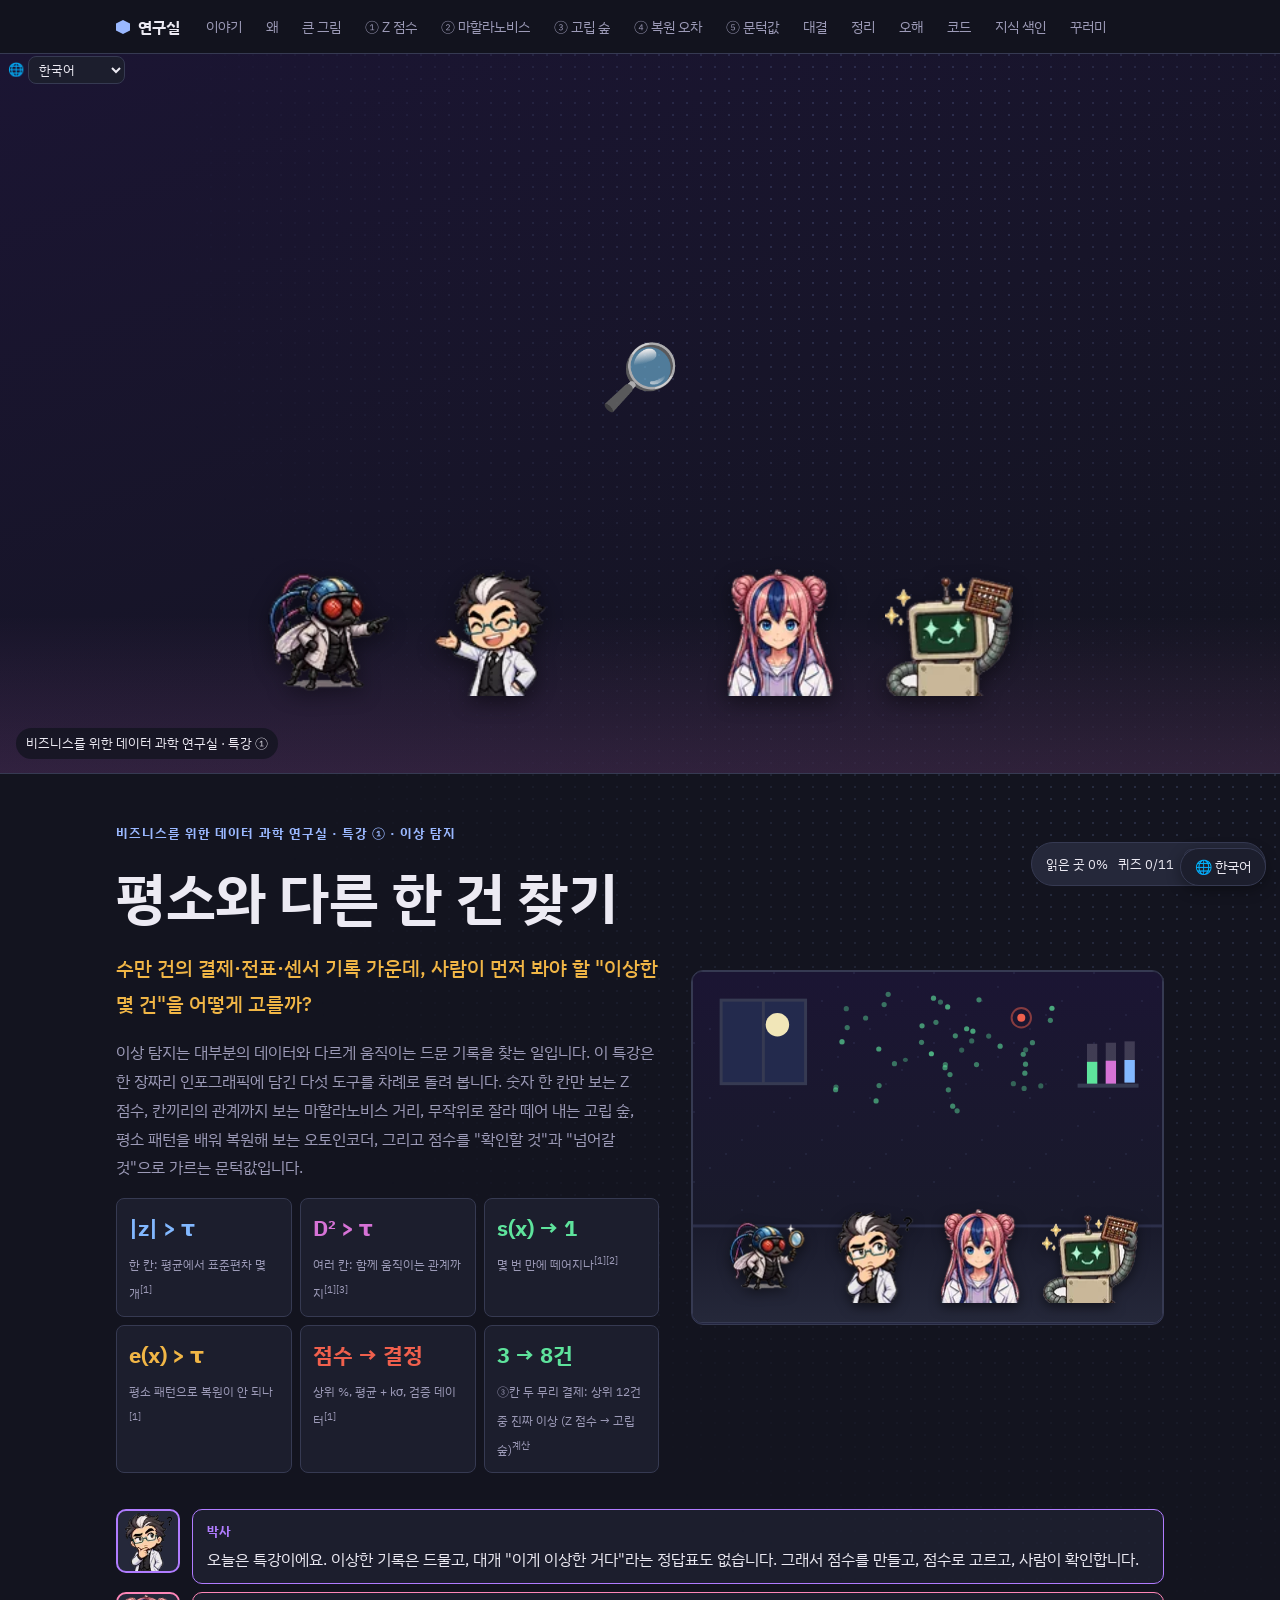
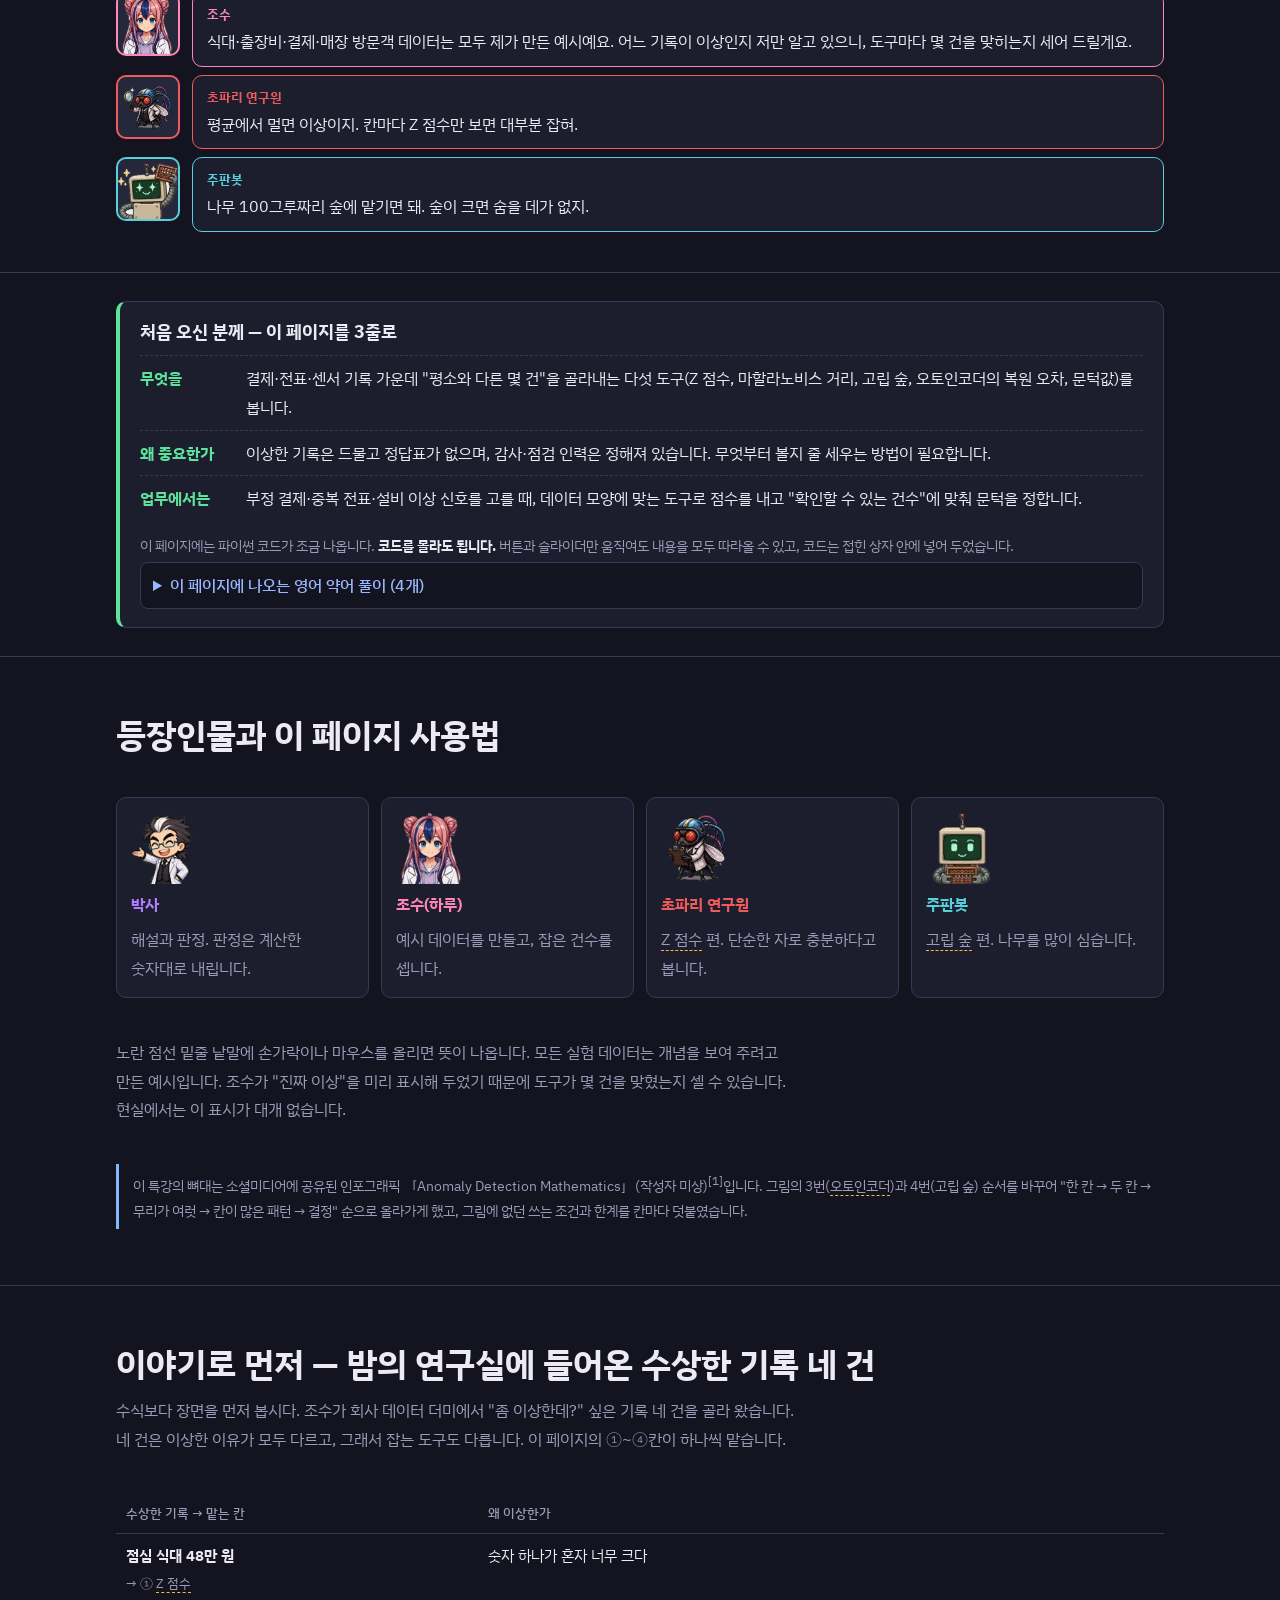
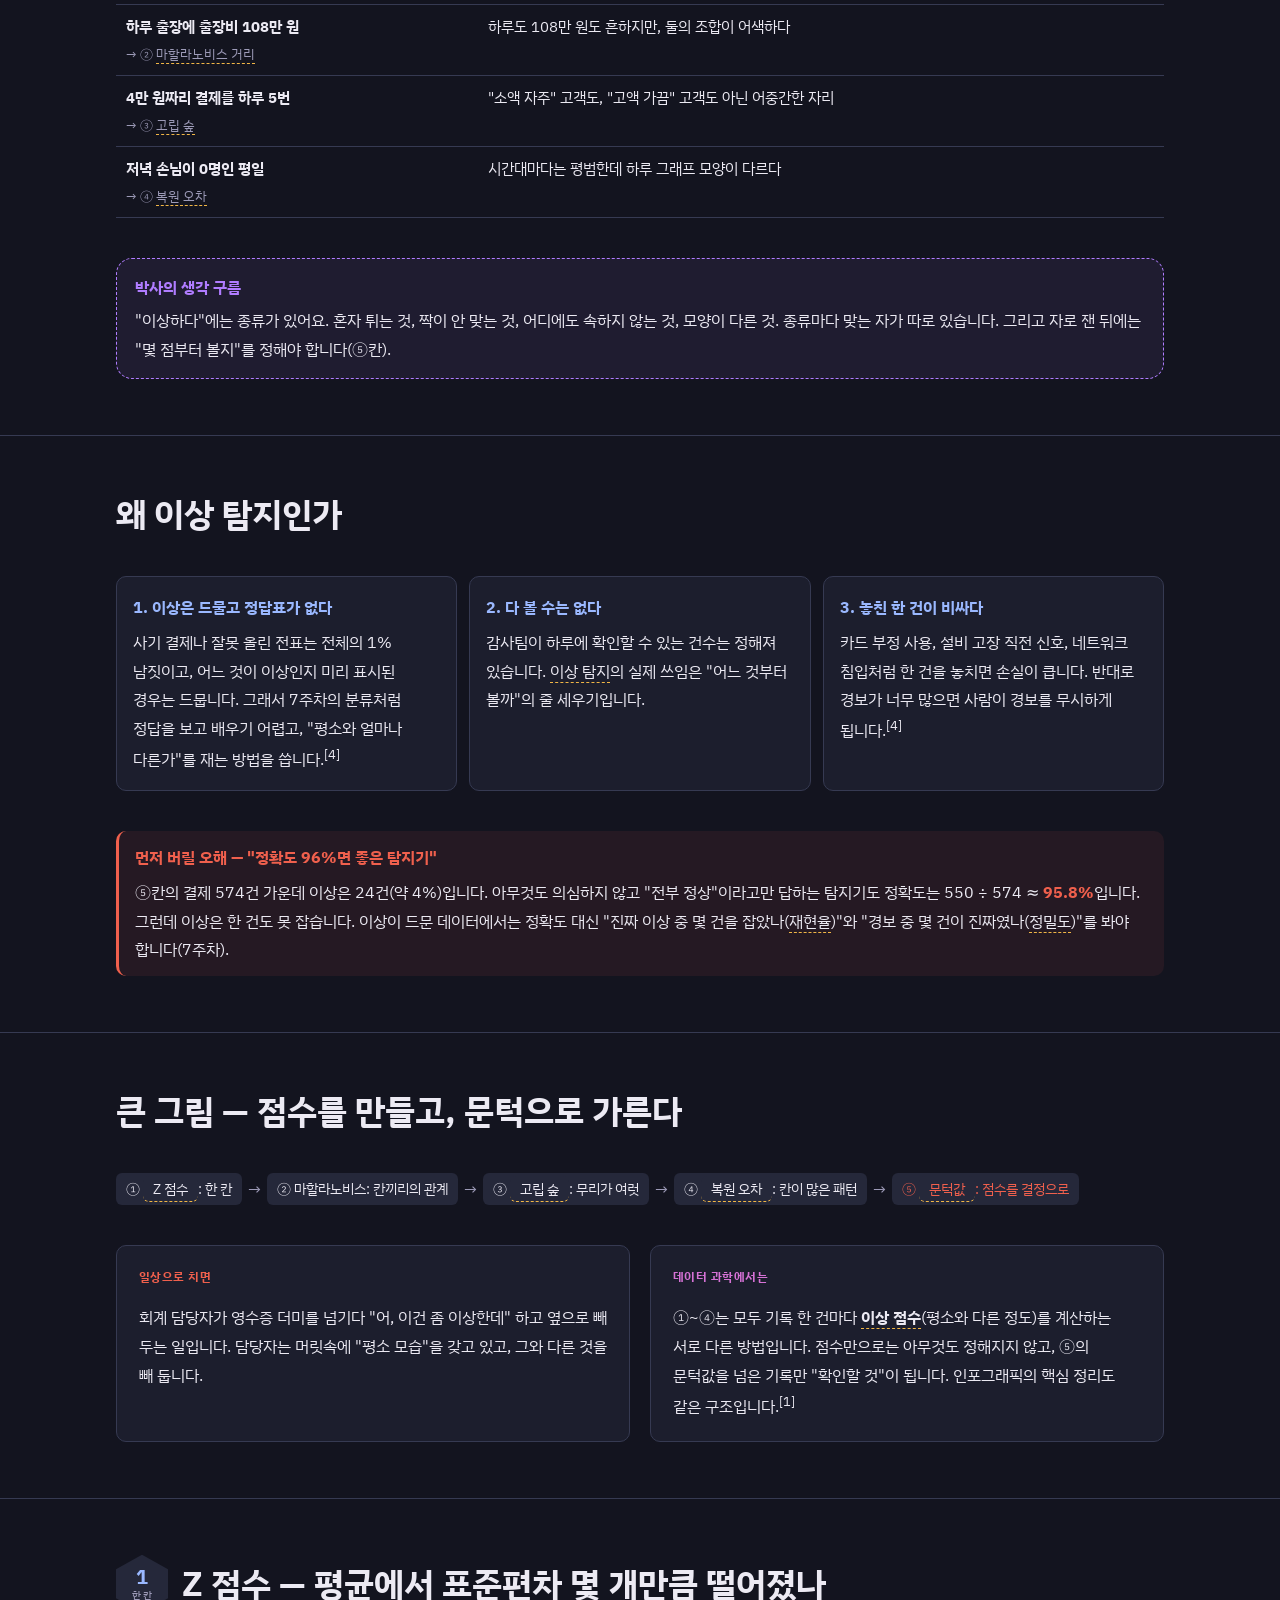
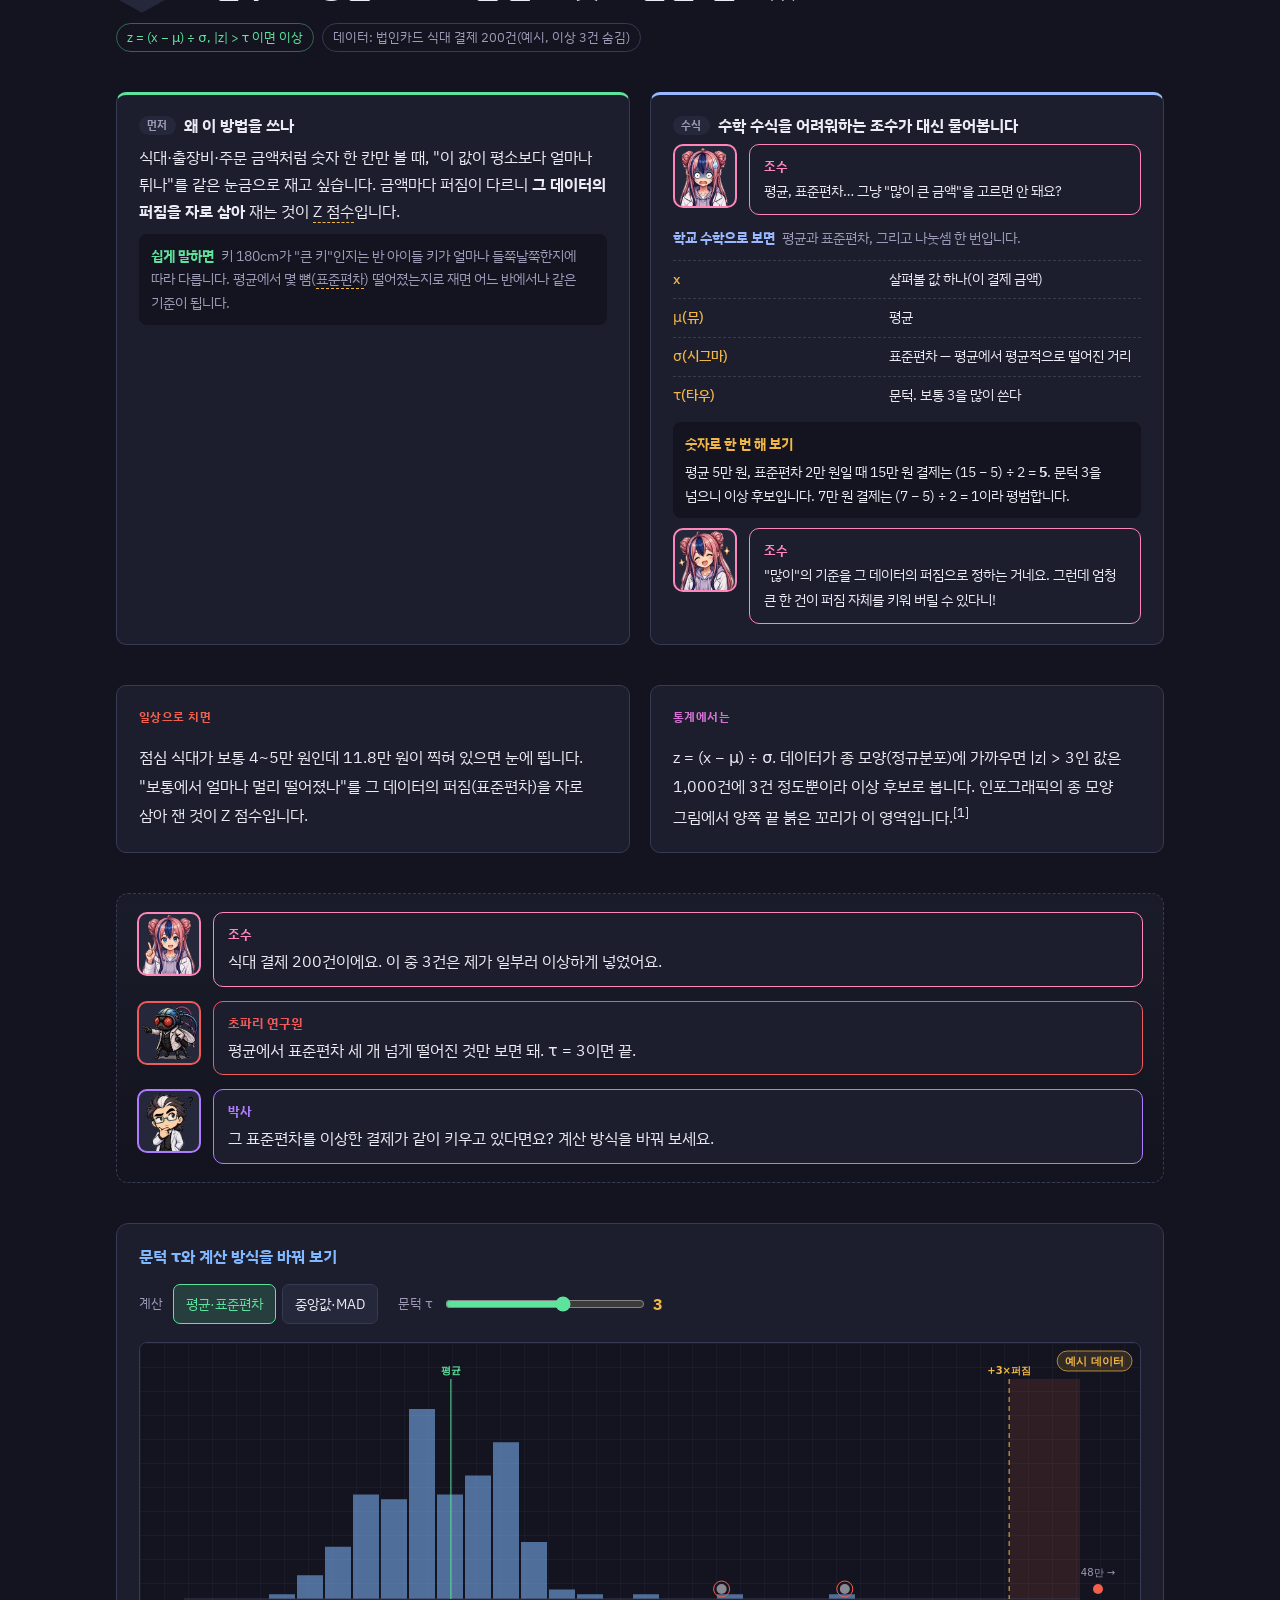
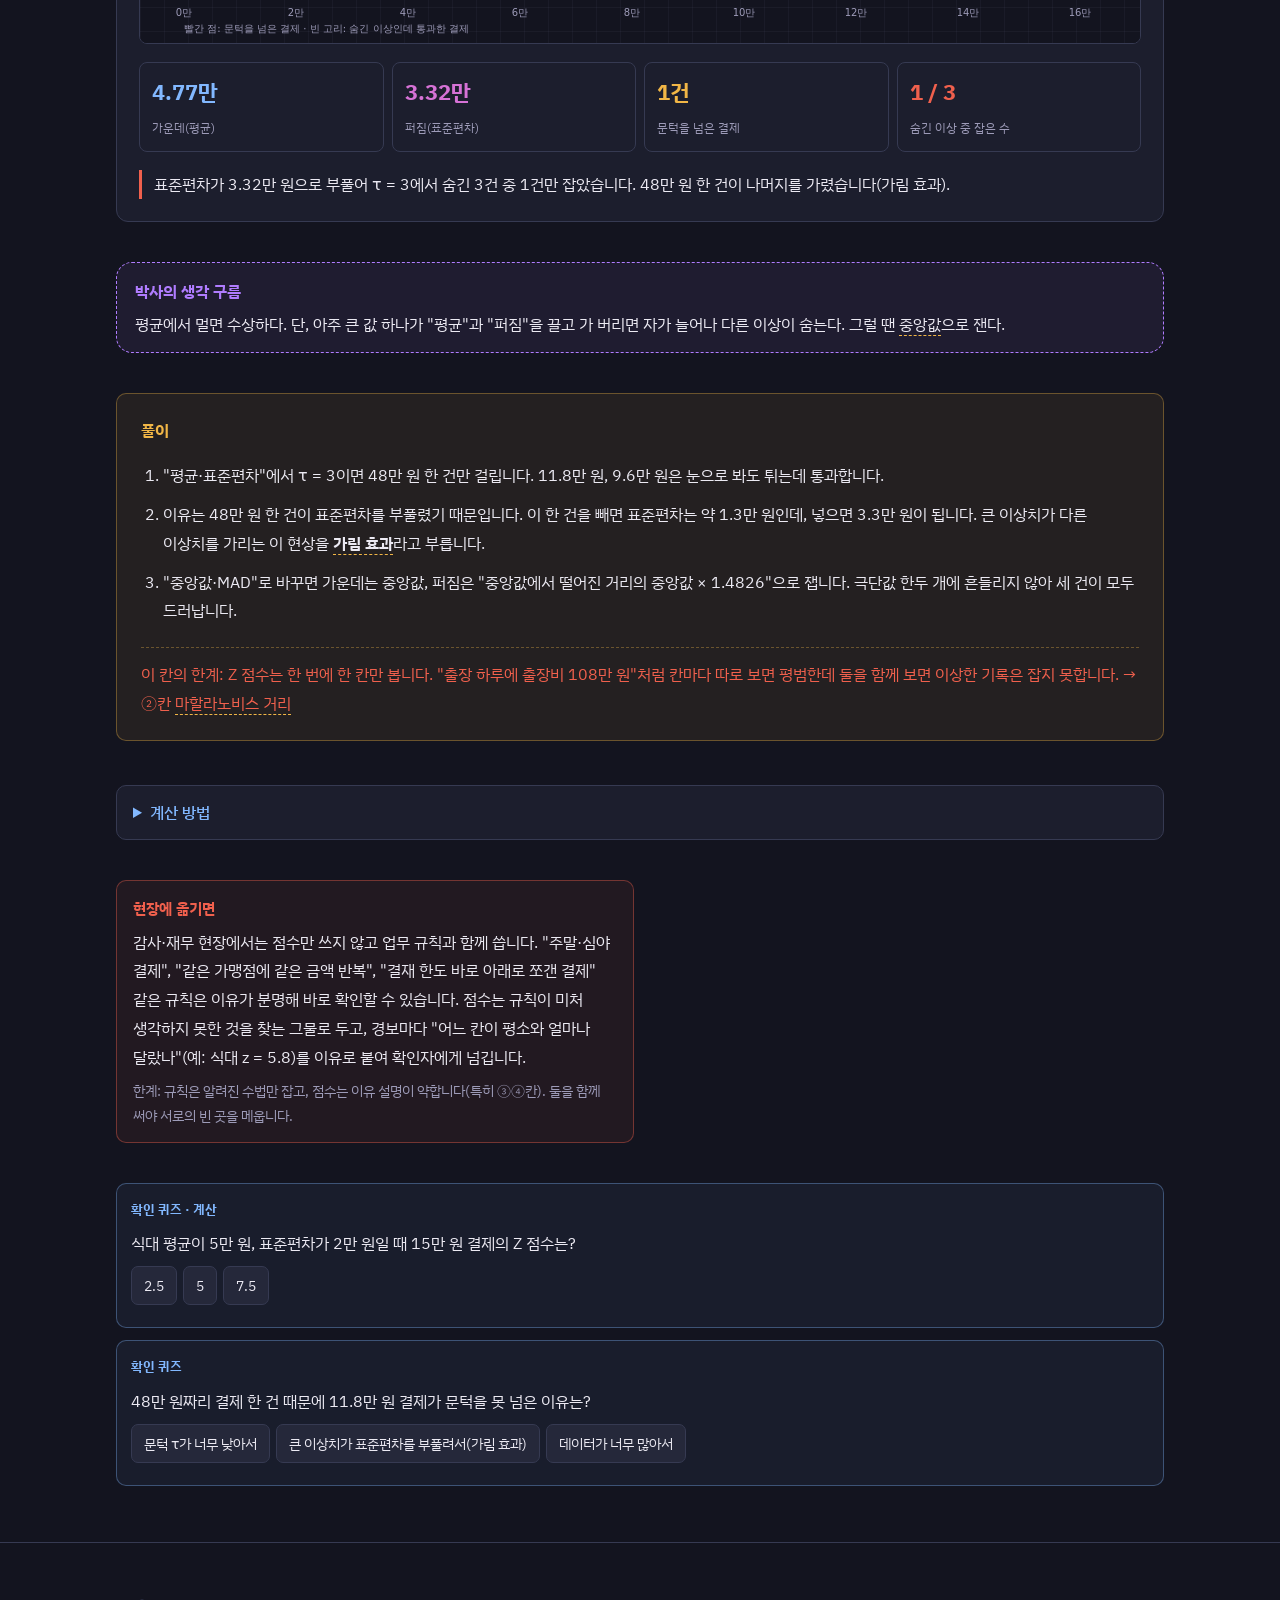
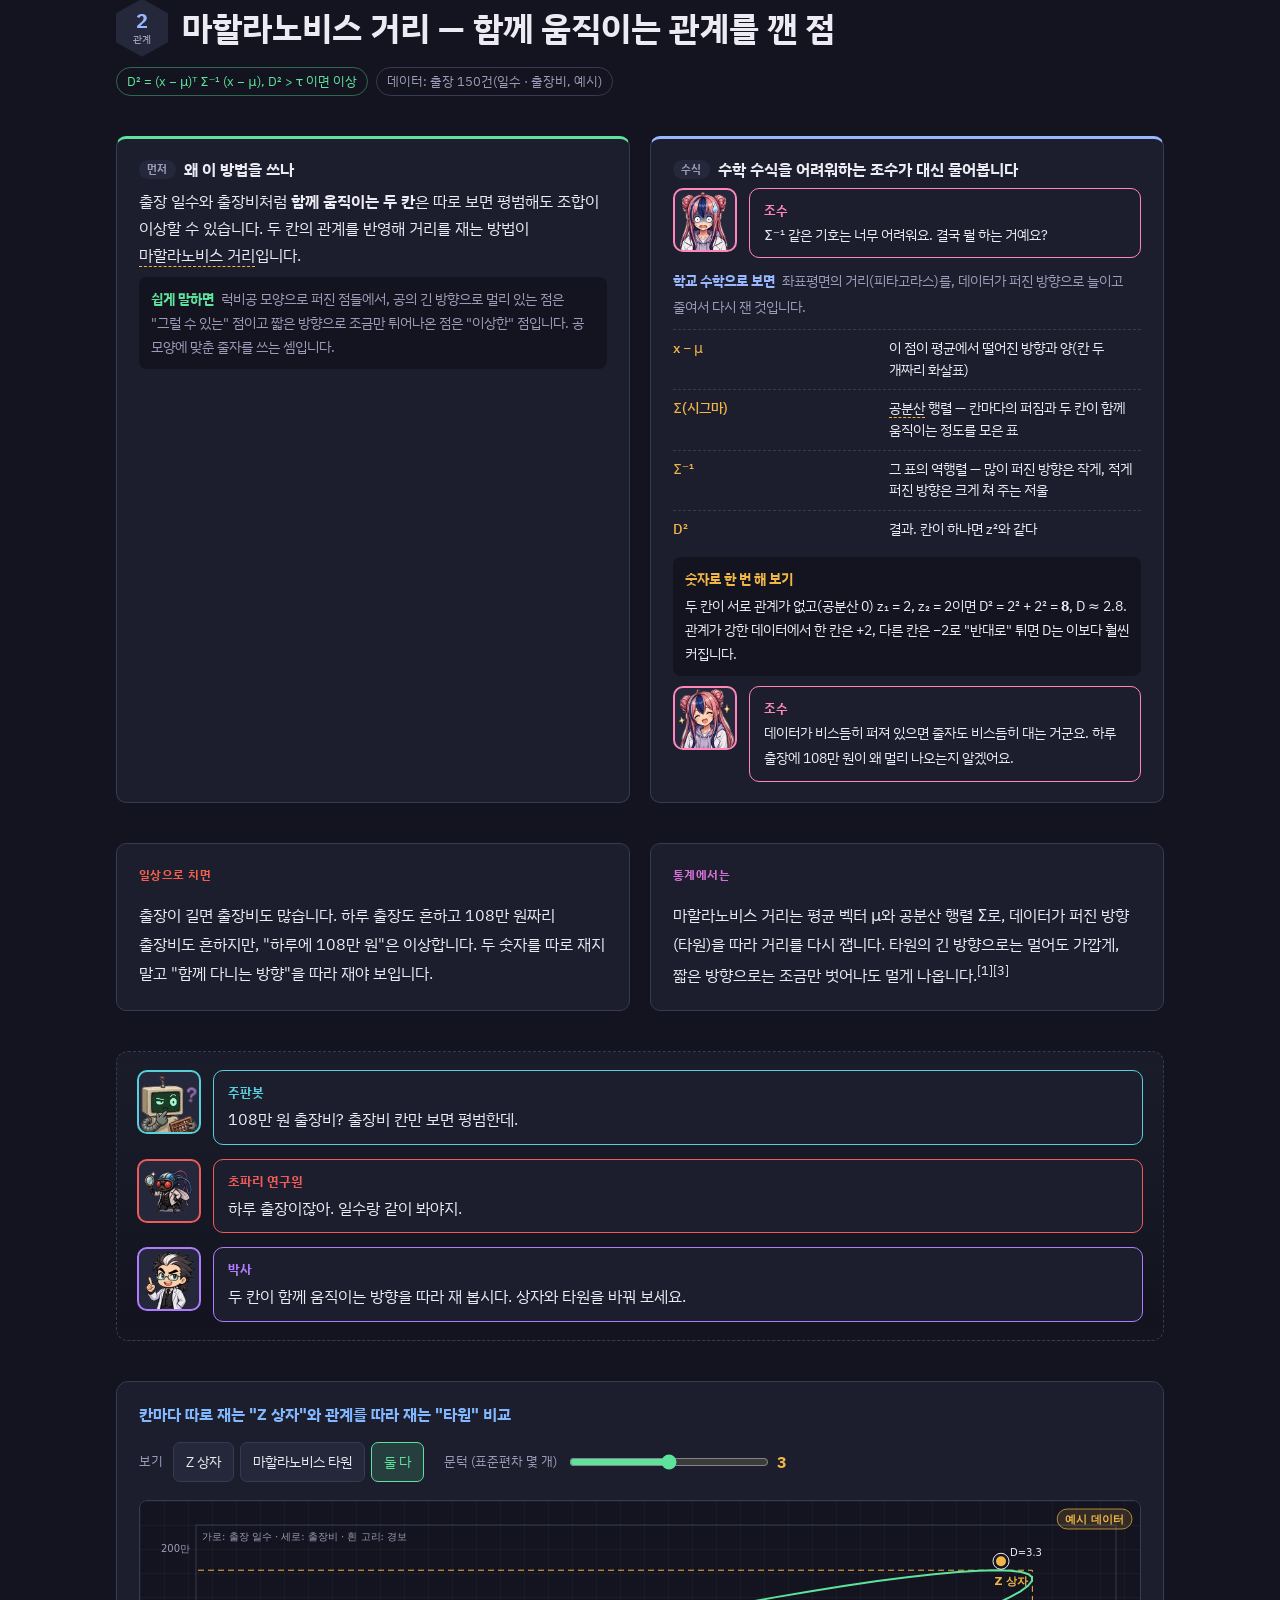
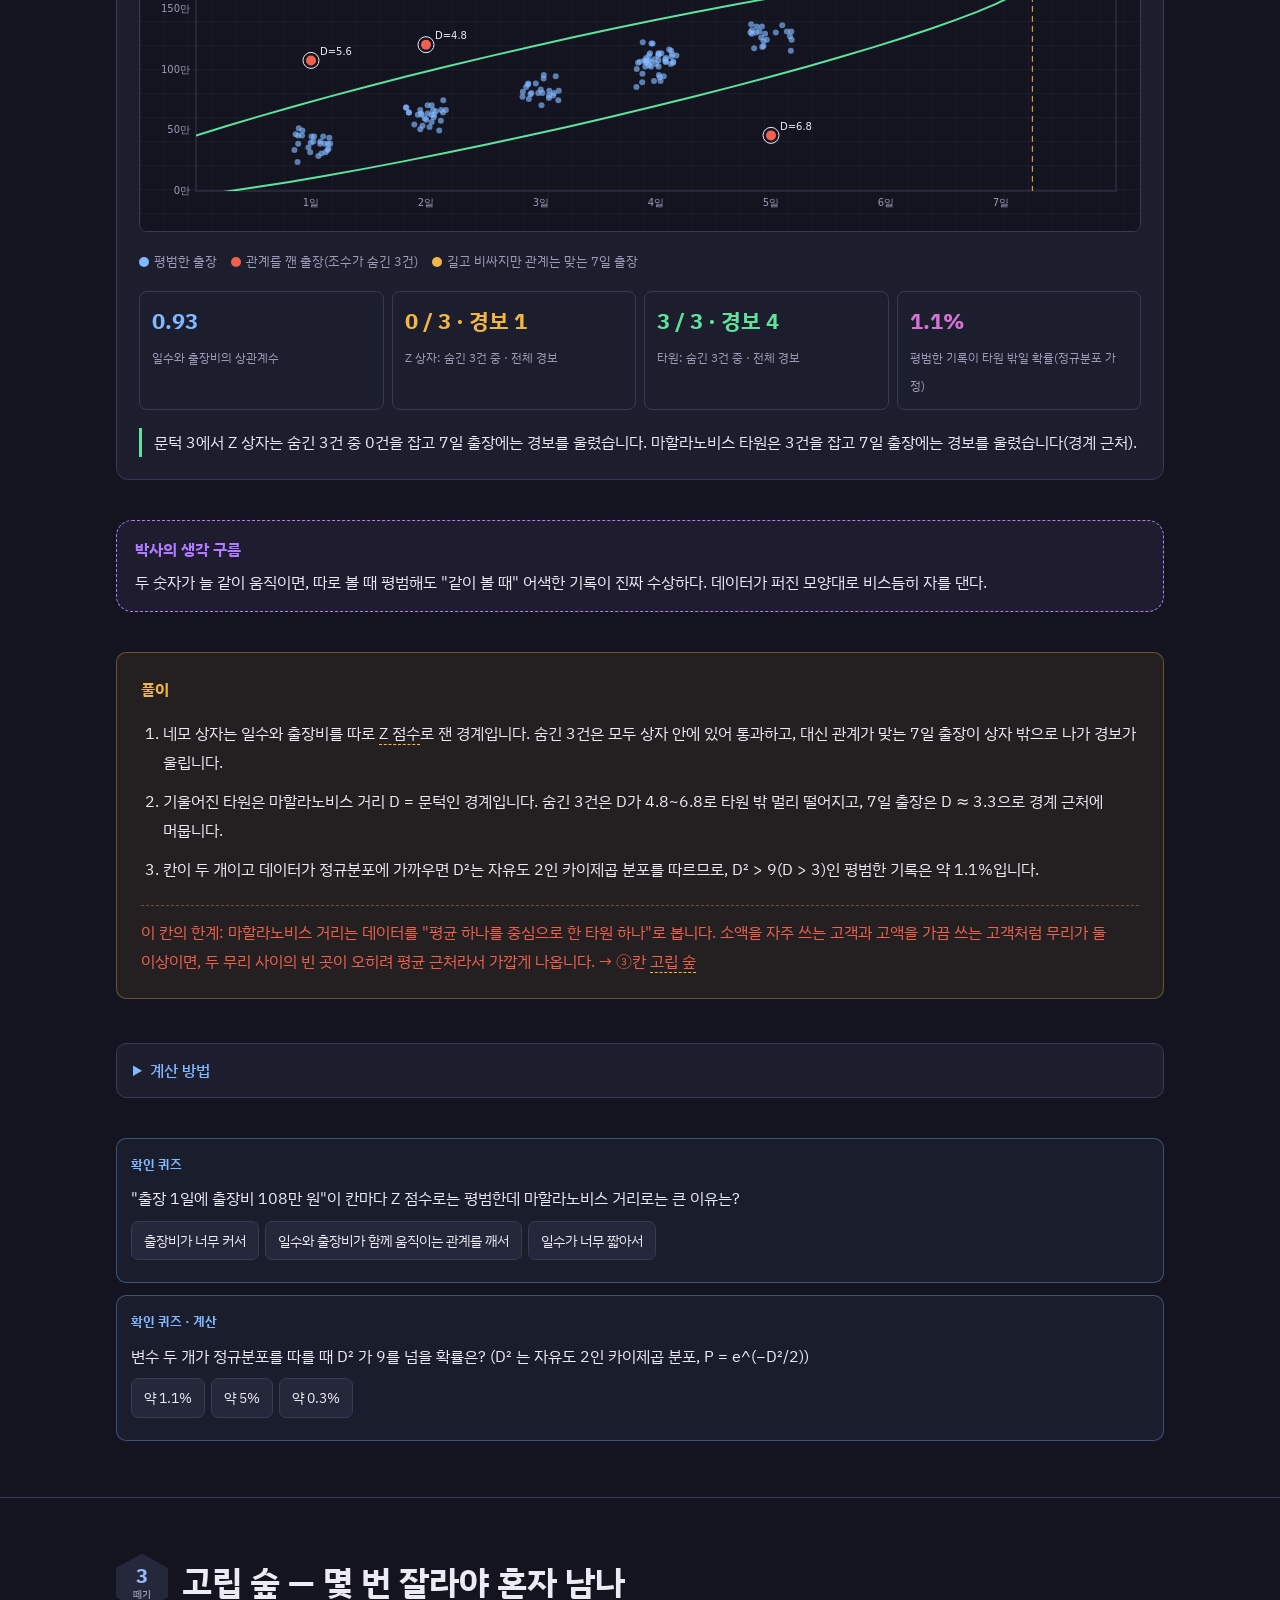
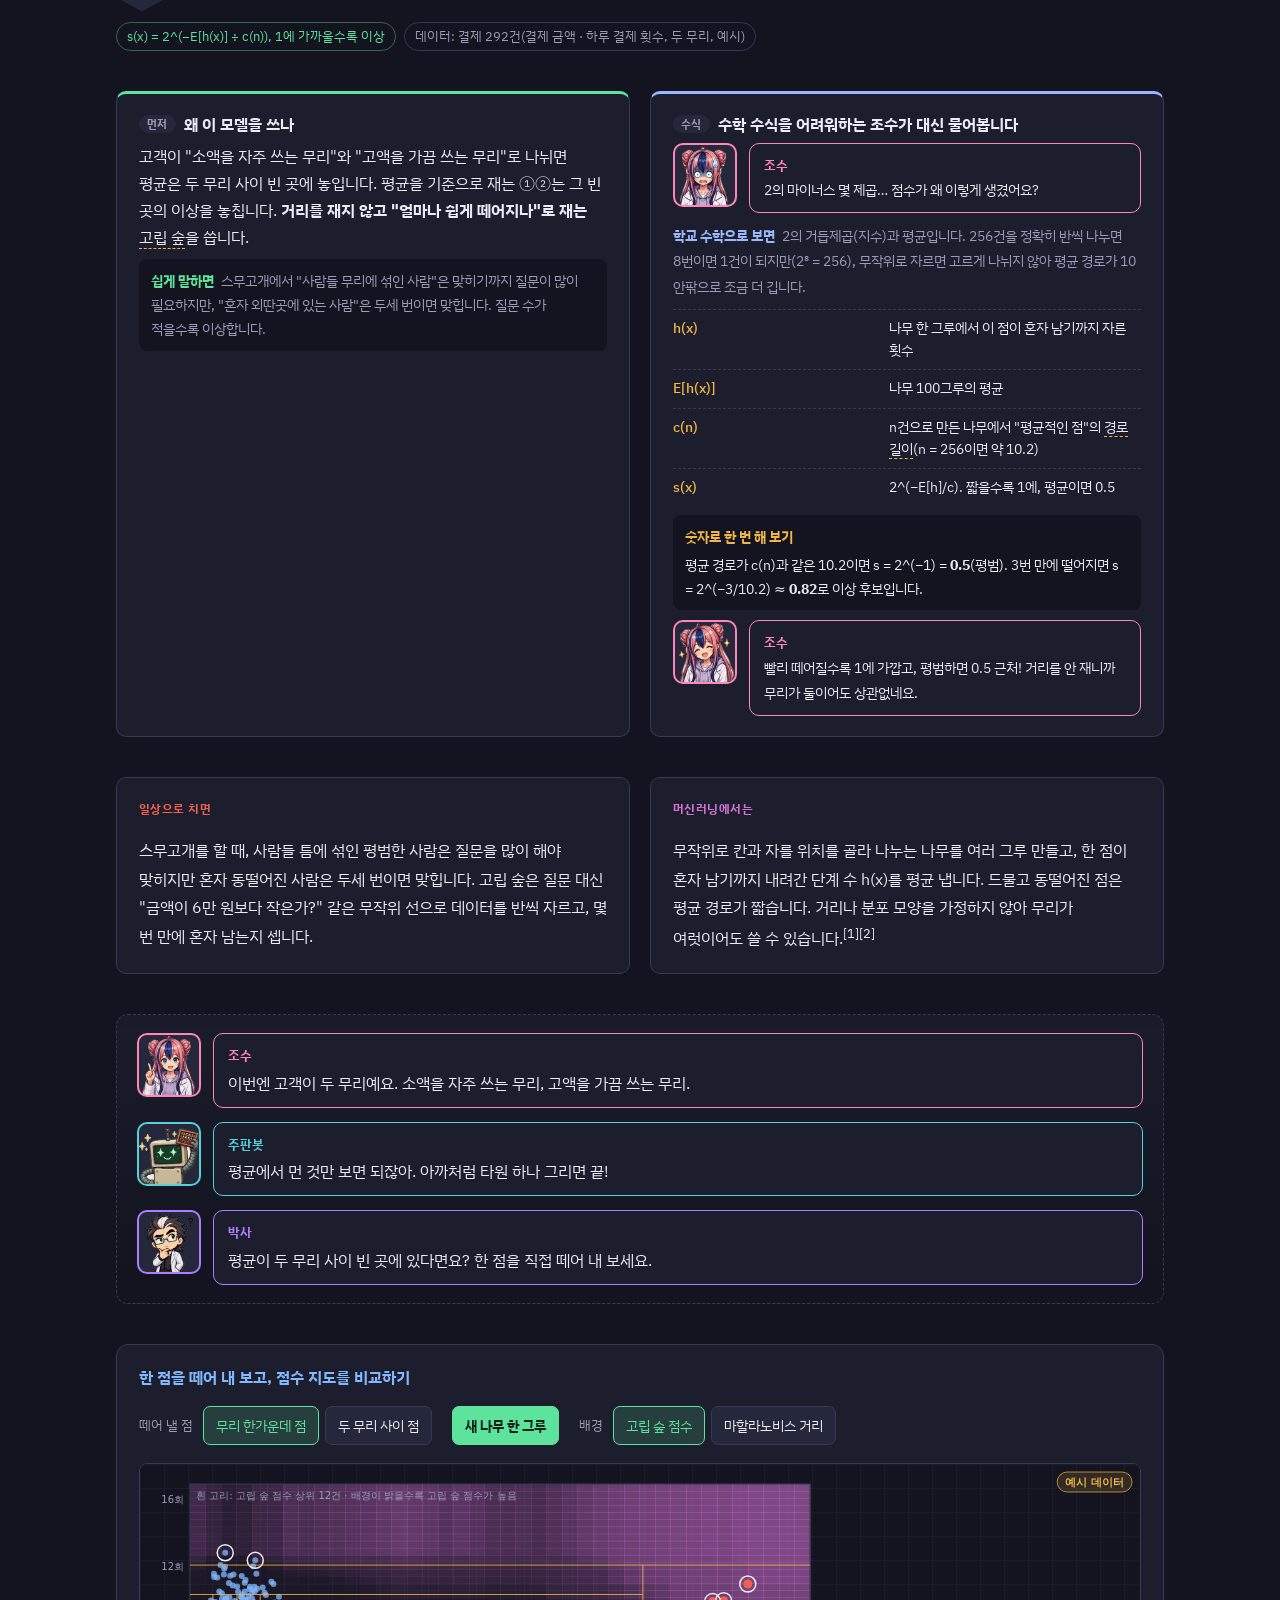
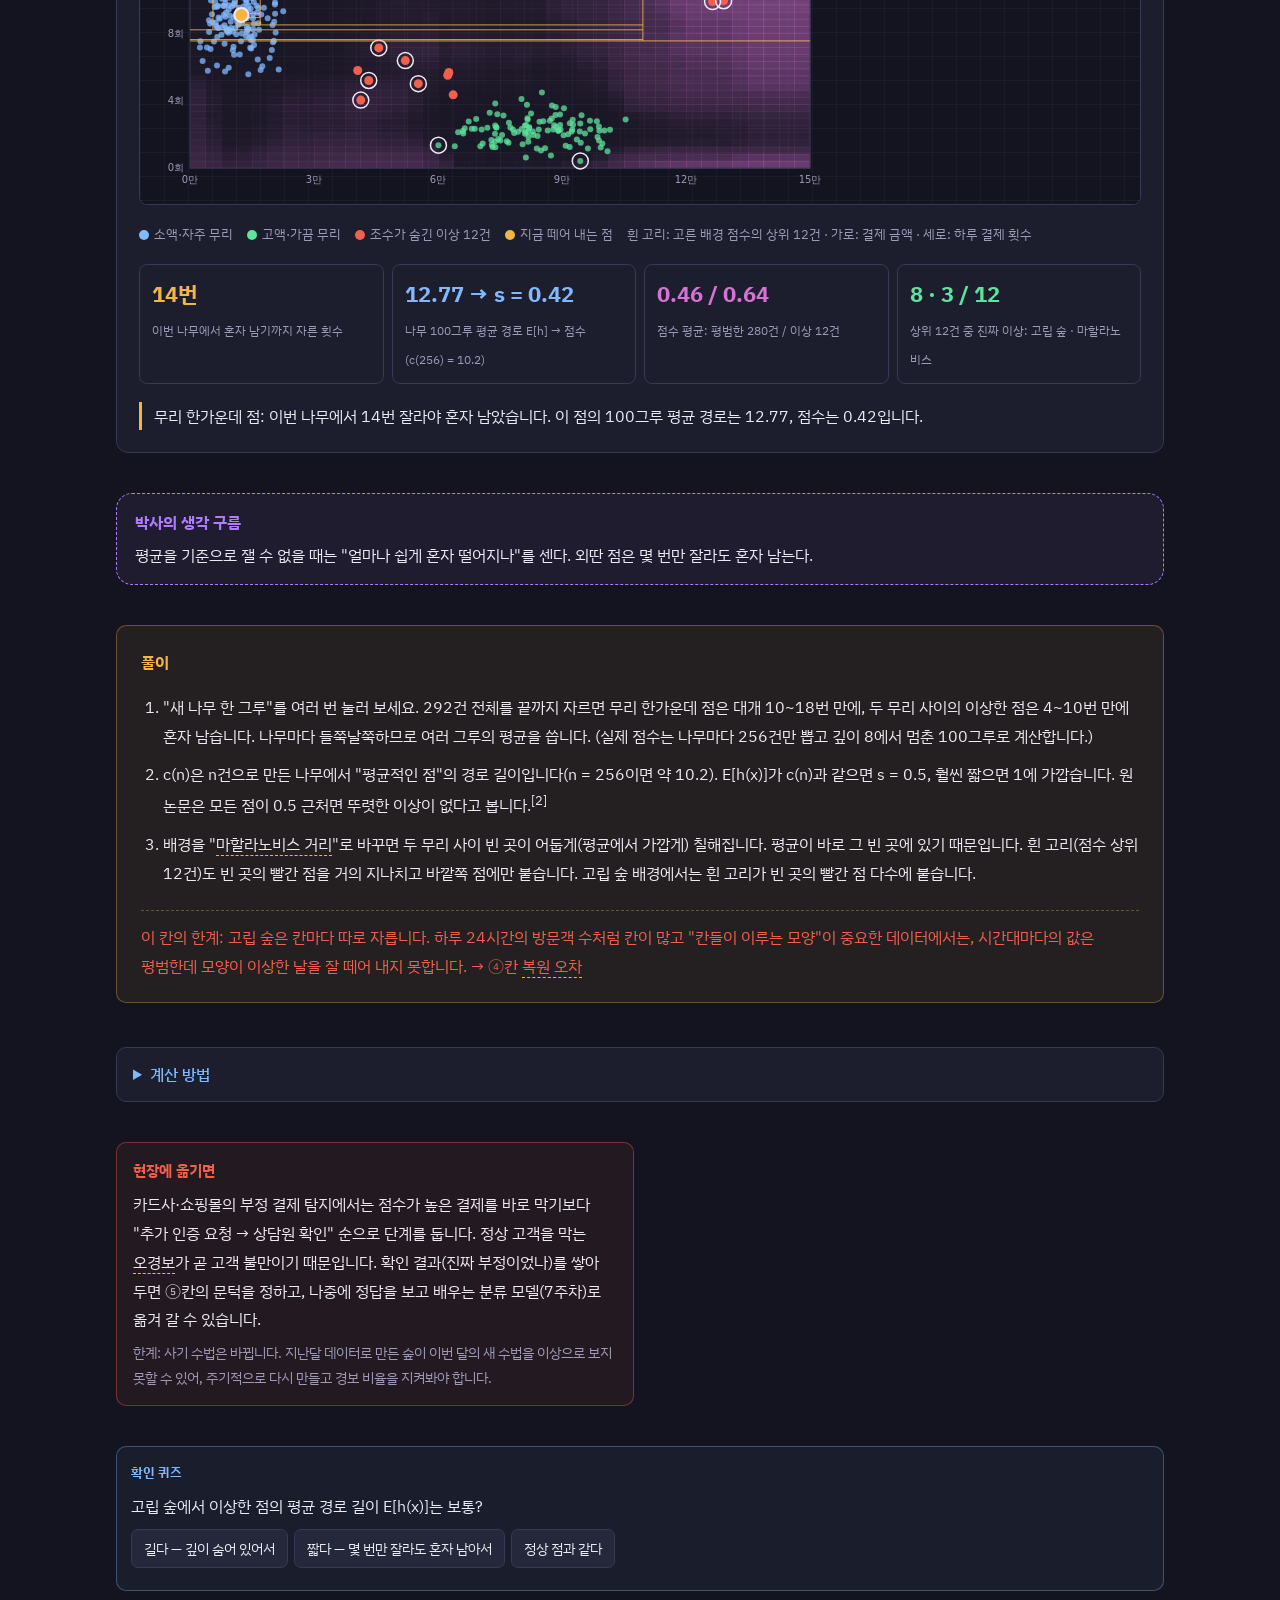
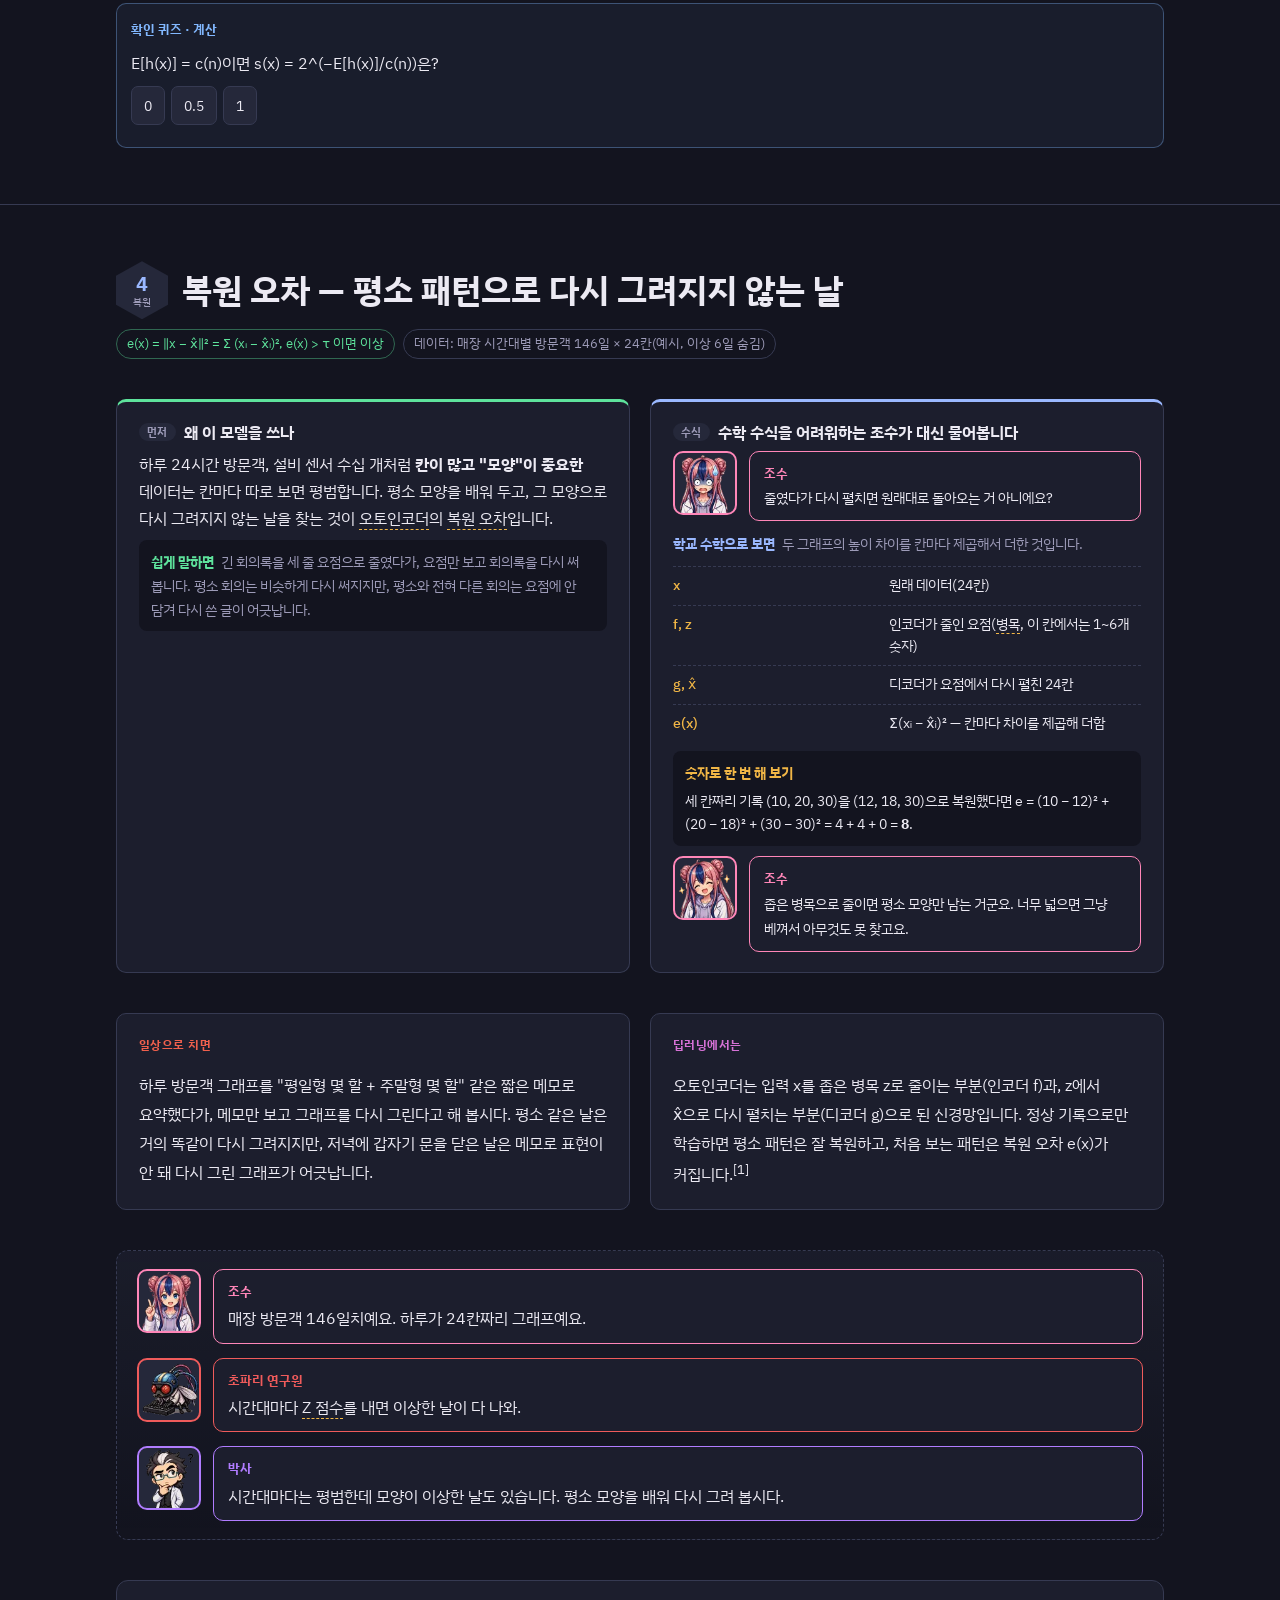
==== index.html @ c31085a7 "특강 ① 이상 탐지 — 평소와 다른 한 건 찾기: 한국어 + en·zh·ja·ru·uz·vi, 그림 지시서" ====
<!doctype html>
<html lang="ko">
<head>
<meta charset="utf-8">
<meta name="viewport" content="width=device-width, initial-scale=1">
<title>평소와 다른 한 건 찾기 — 이상 탐지의 다섯 도구</title>
<link rel="canonical" href="special01_anomaly_detection.html">
<script>location.replace('special01_anomaly_detection.html'+location.search+location.hash);</script>
<noscript><meta http-equiv="refresh" content="0; url=special01_anomaly_detection.html"></noscript>
<style>body{background:#13141f;color:#eceaf3;font-family:system-ui,sans-serif;padding:40px 16px}a{color:#5ee39c}</style>
</head>
<body>
<p>이동 중입니다… <a href="special01_anomaly_detection.html">평소와 다른 한 건 찾기 (한국어)</a></p>
<p>English · 中文 · 日本語 · Русский · Oʻzbekcha · Tiếng Việt:
<a href="special01_anomaly_detection.en.html">en</a> ·
<a href="special01_anomaly_detection.zh.html">zh</a> ·
<a href="special01_anomaly_detection.ja.html">ja</a> ·
<a href="special01_anomaly_detection.ru.html">ru</a> ·
<a href="special01_anomaly_detection.uz.html">uz</a> ·
<a href="special01_anomaly_detection.vi.html">vi</a></p>
</body>
</html>
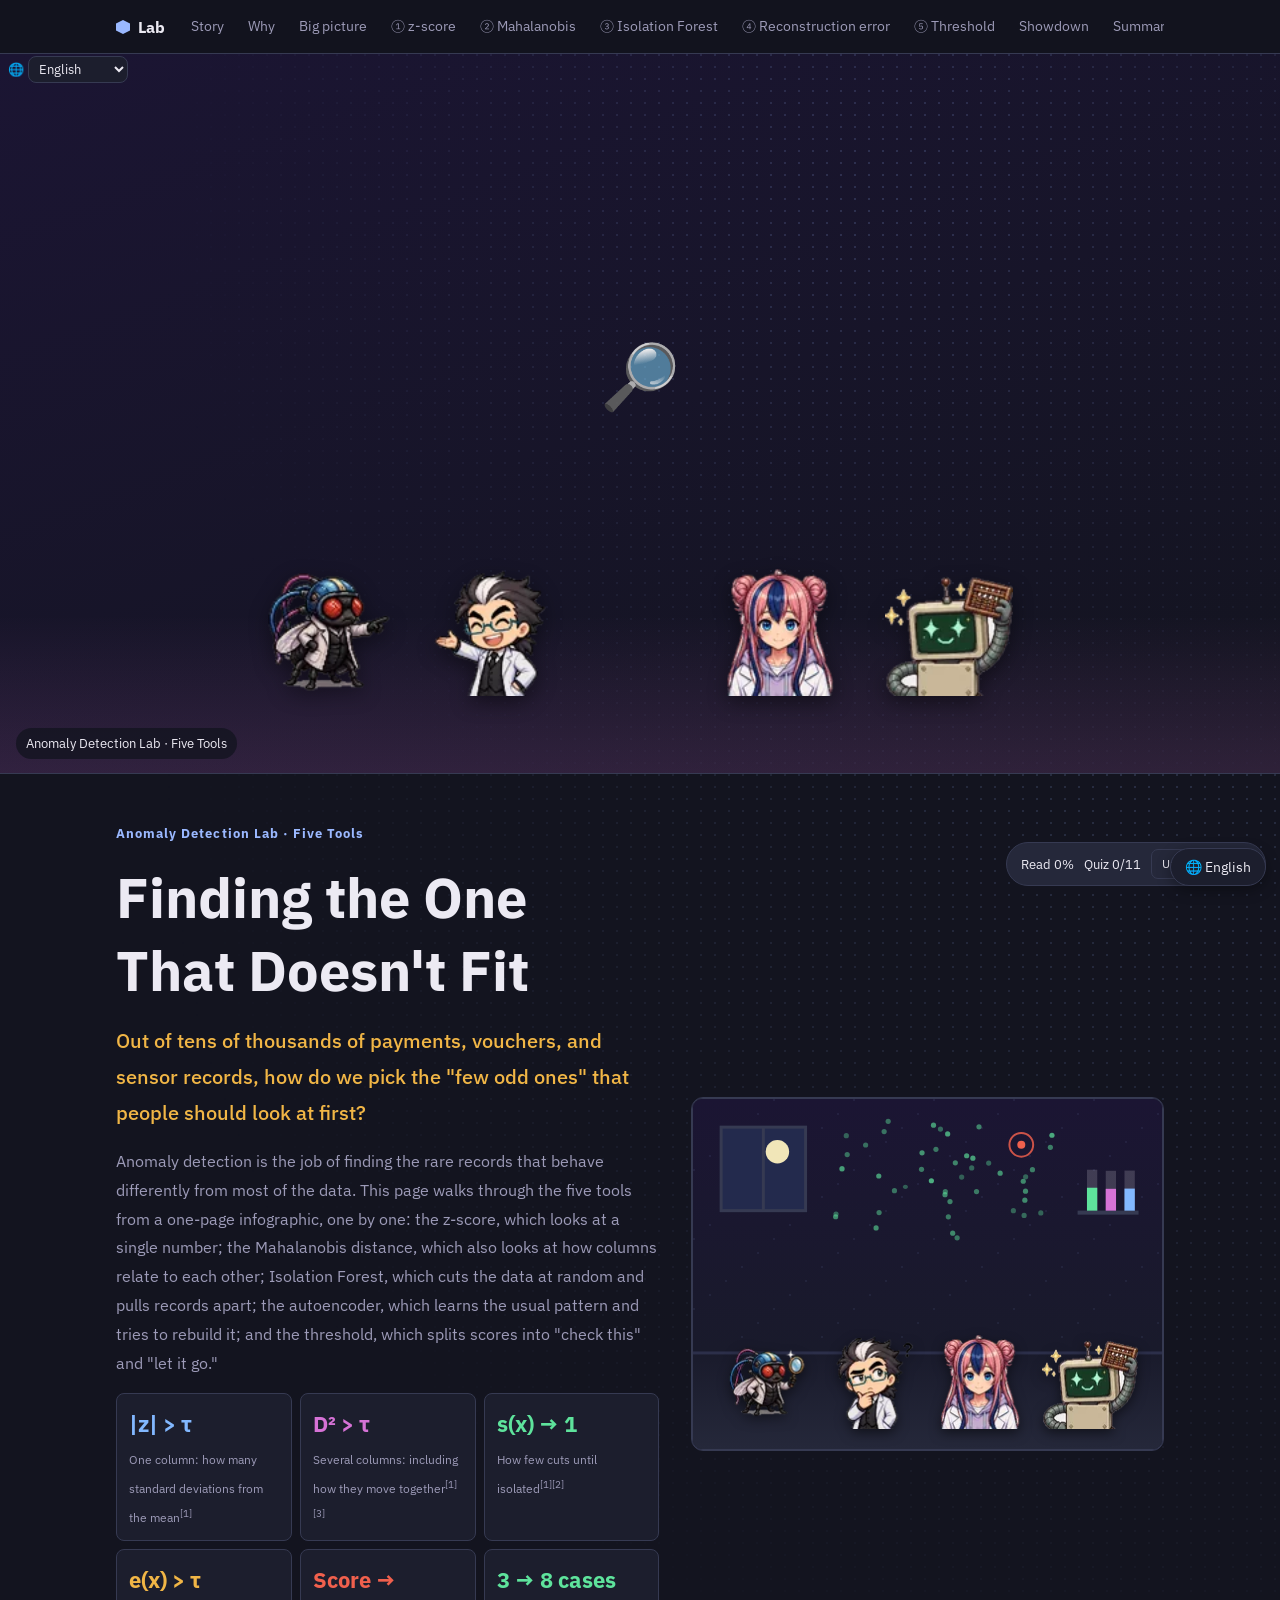
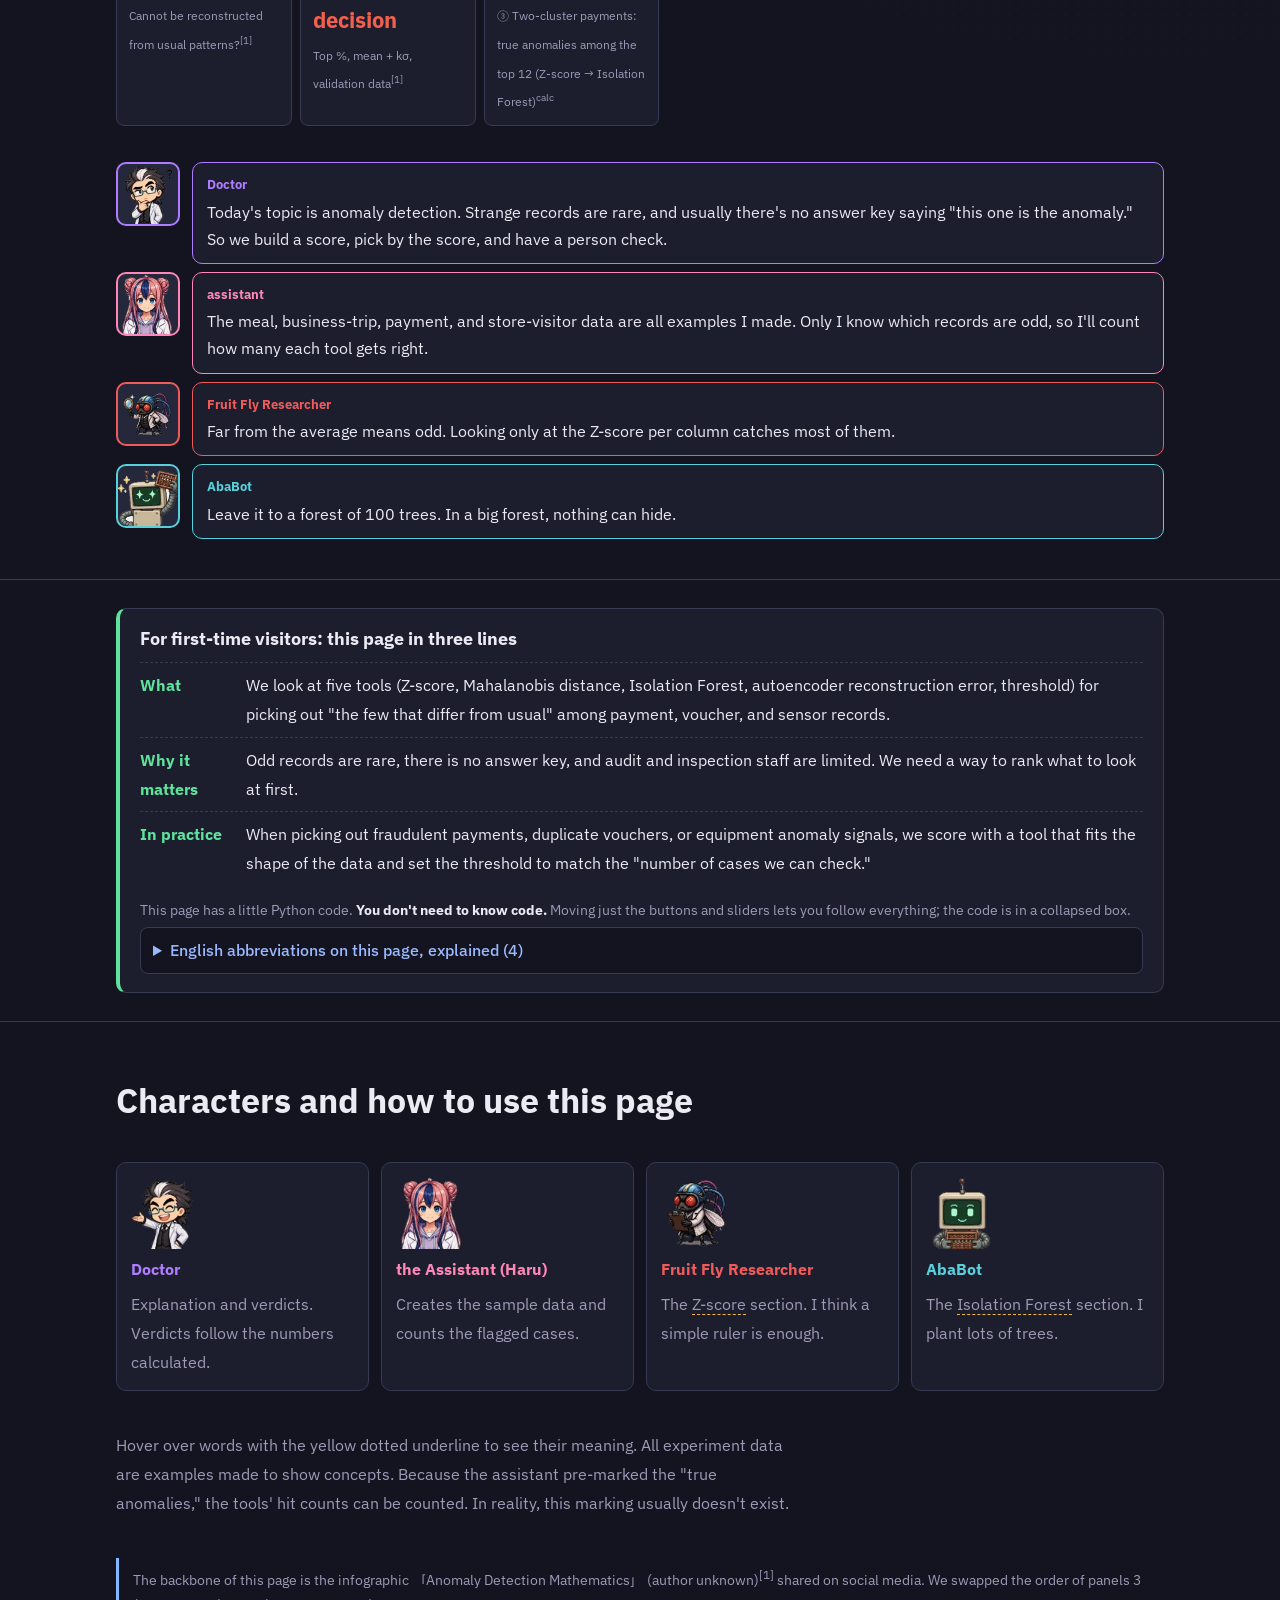
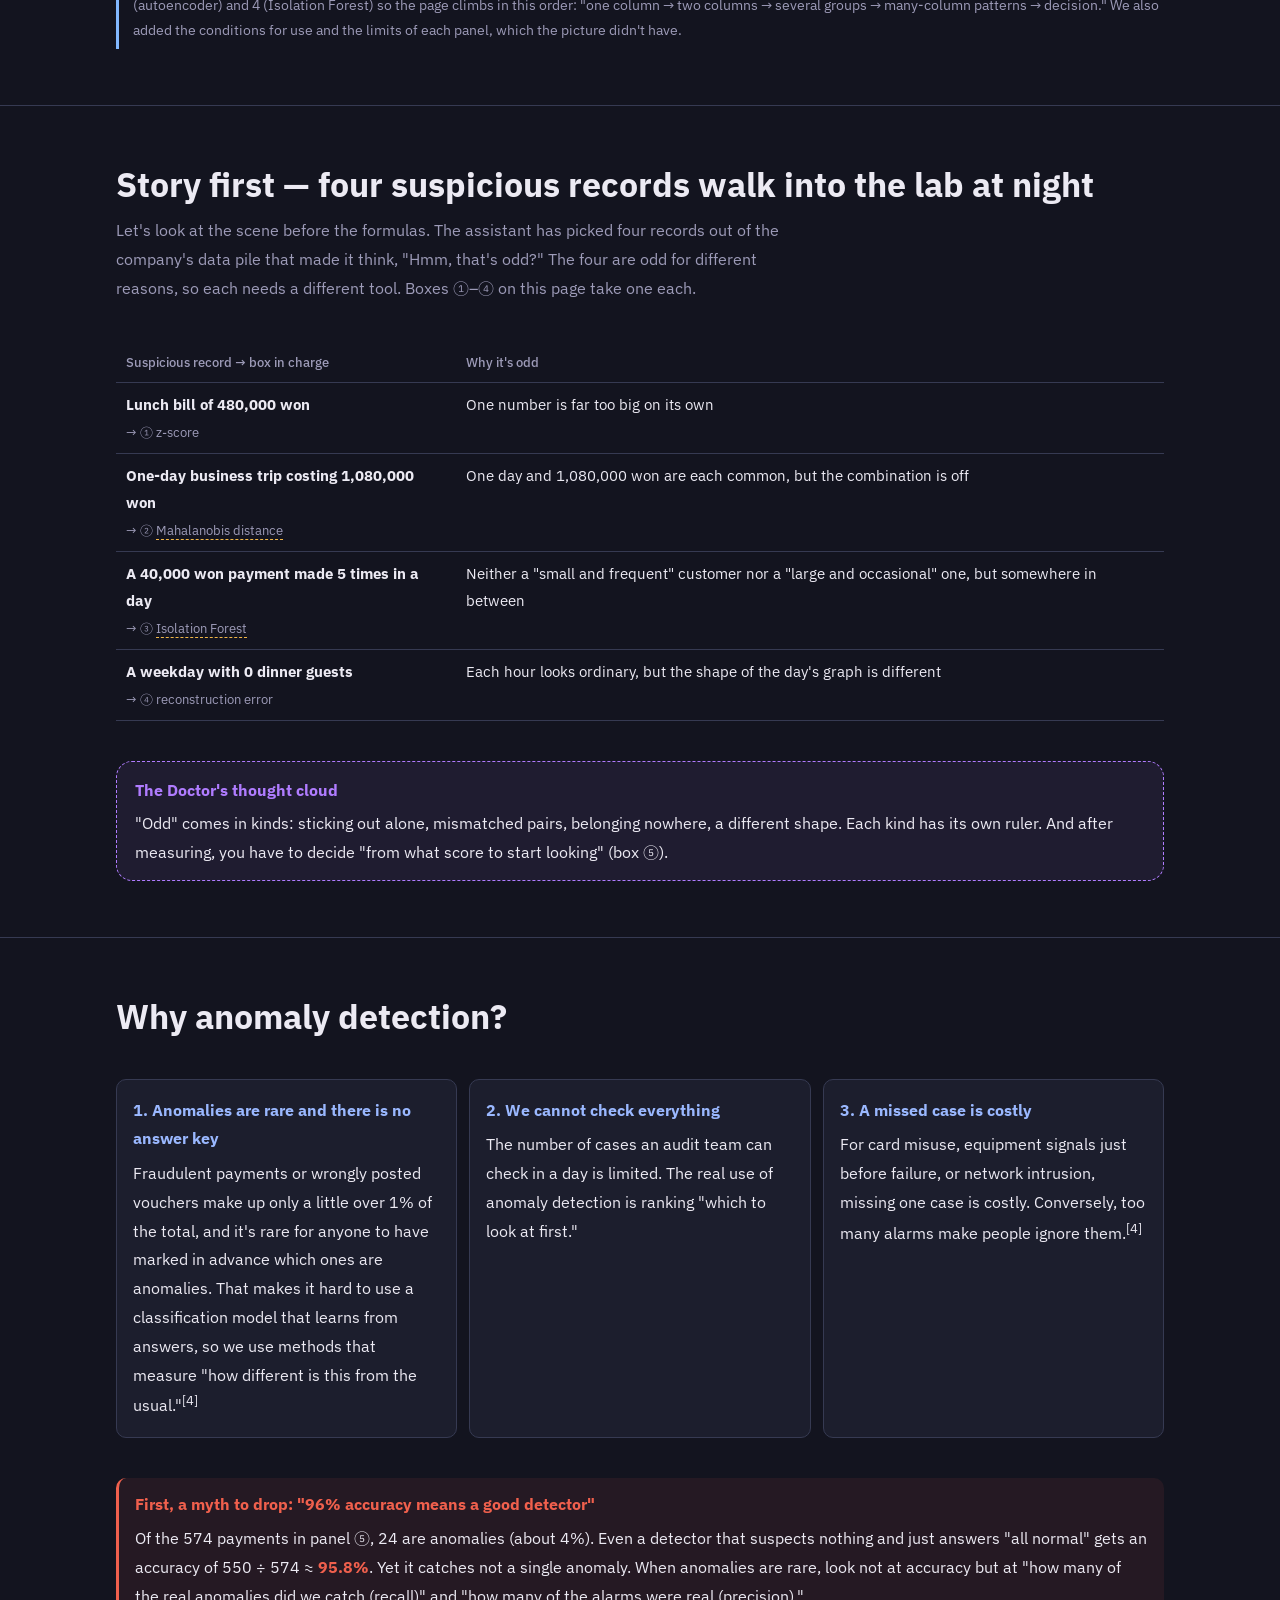
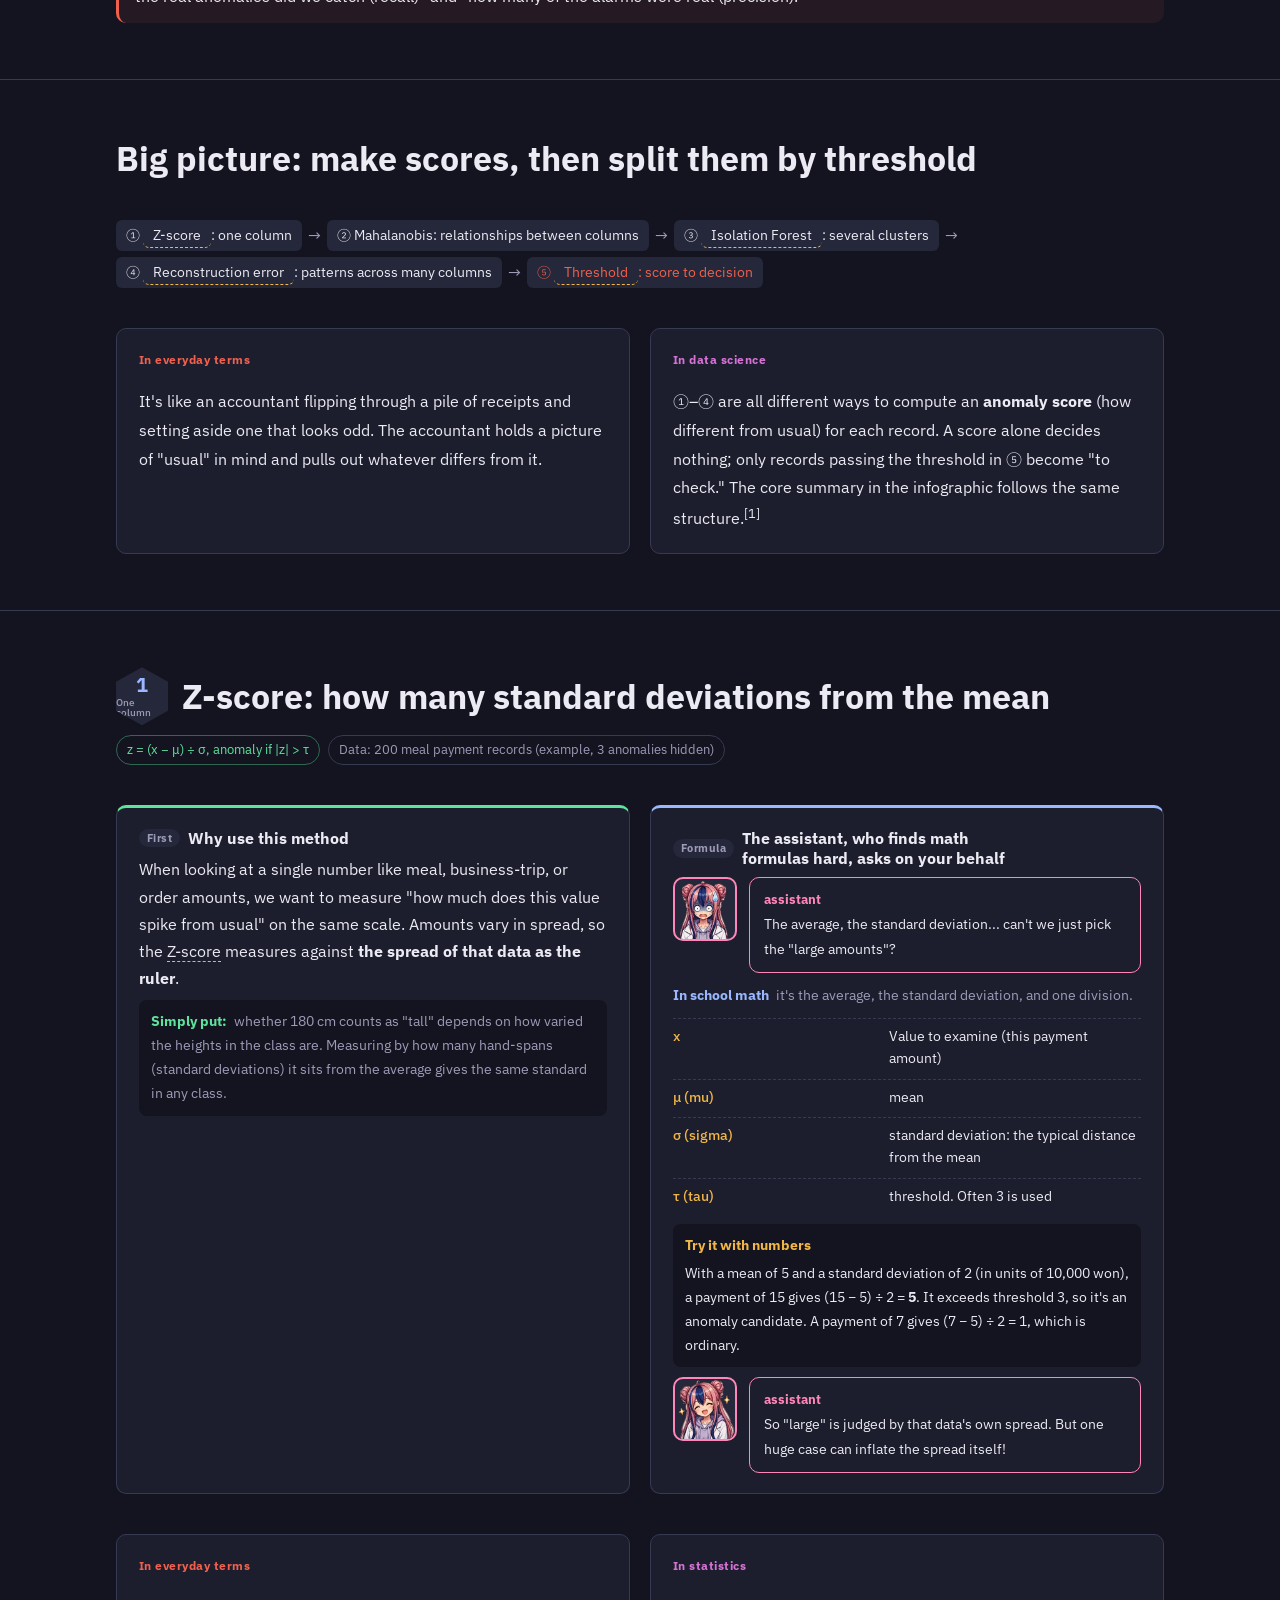
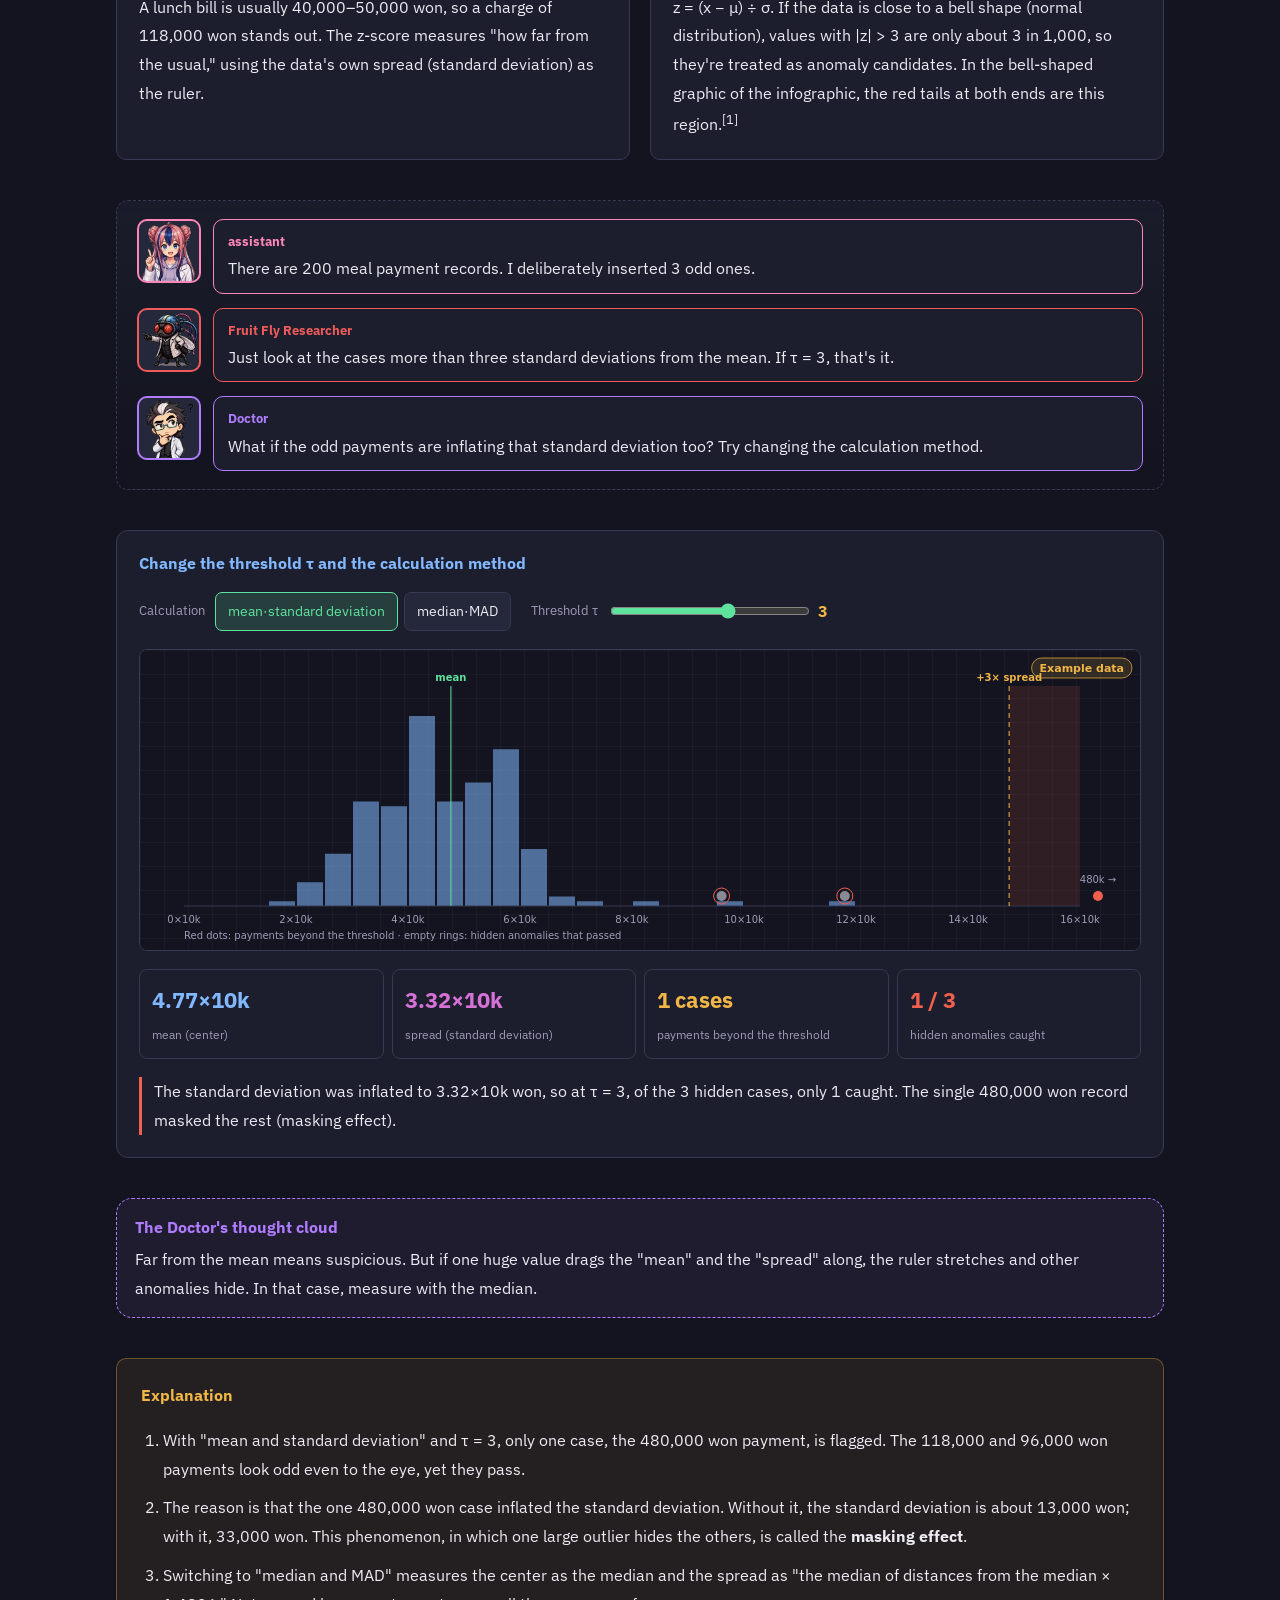
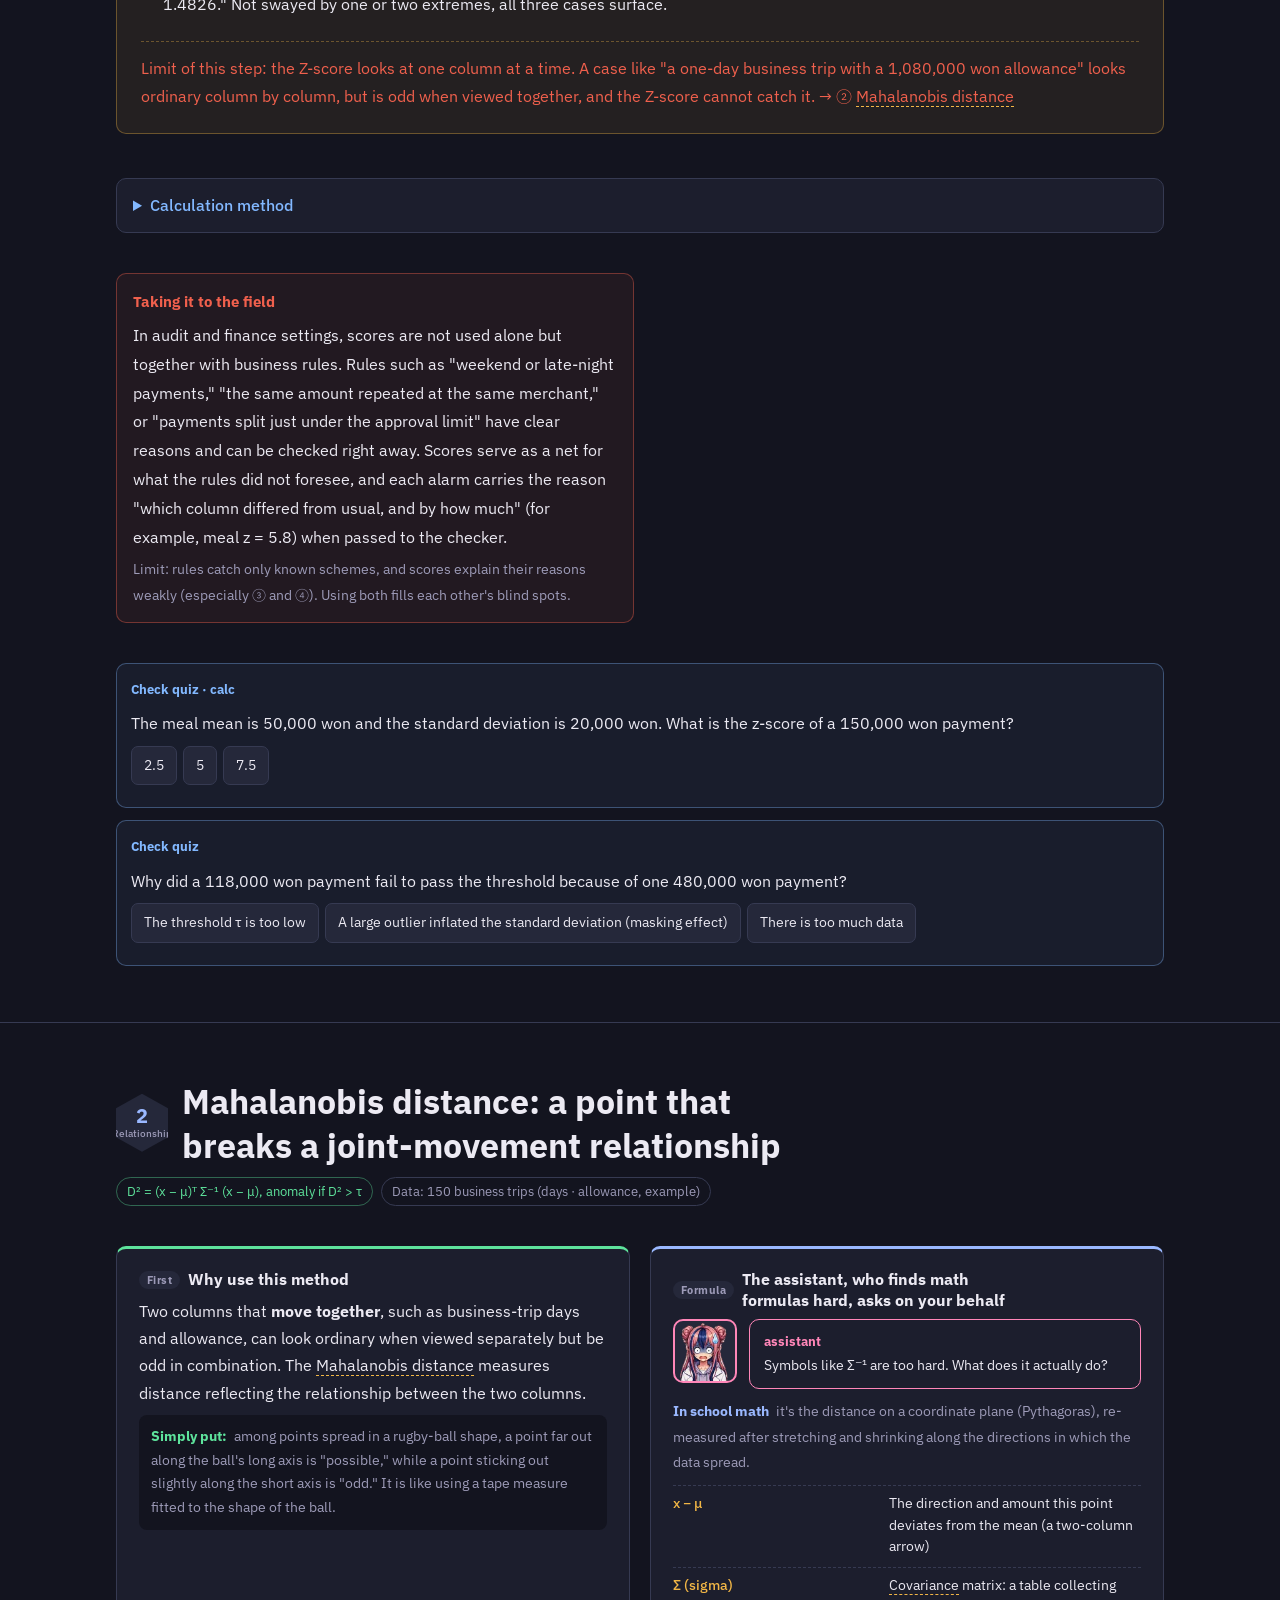
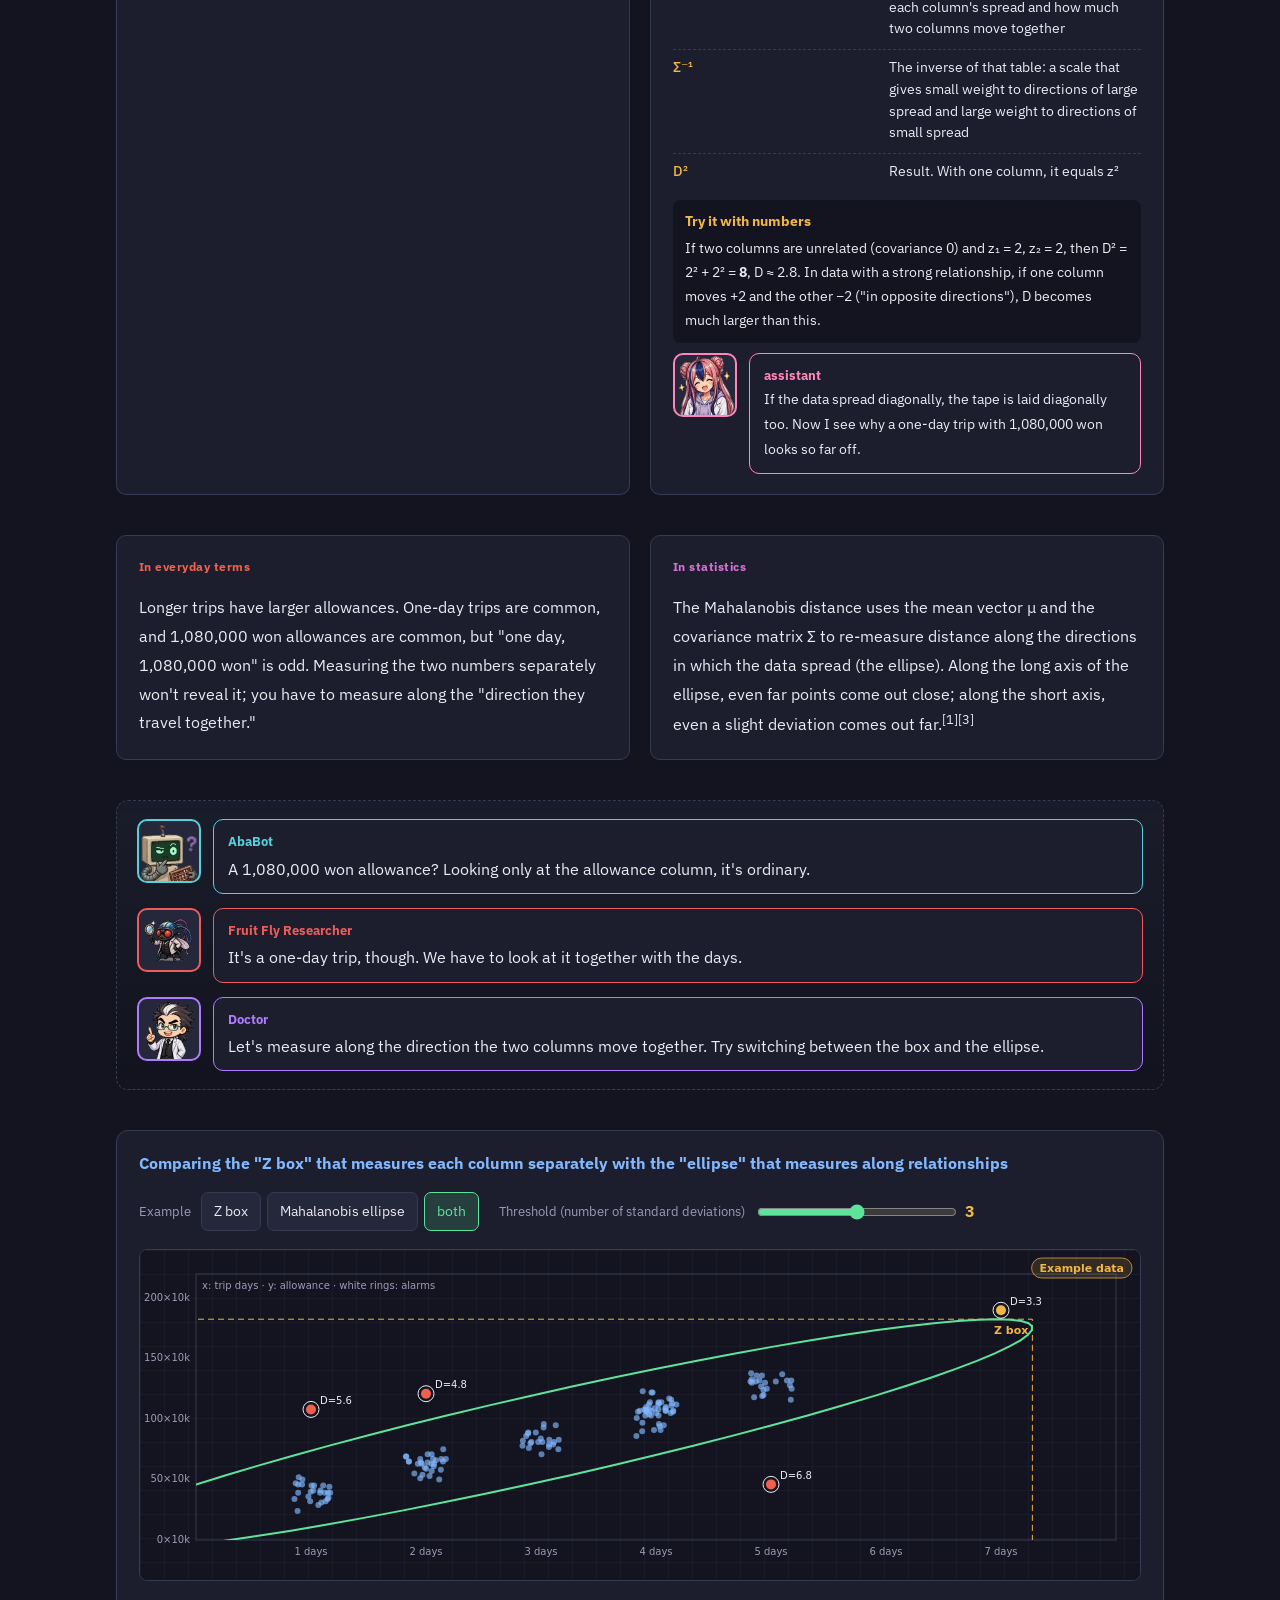
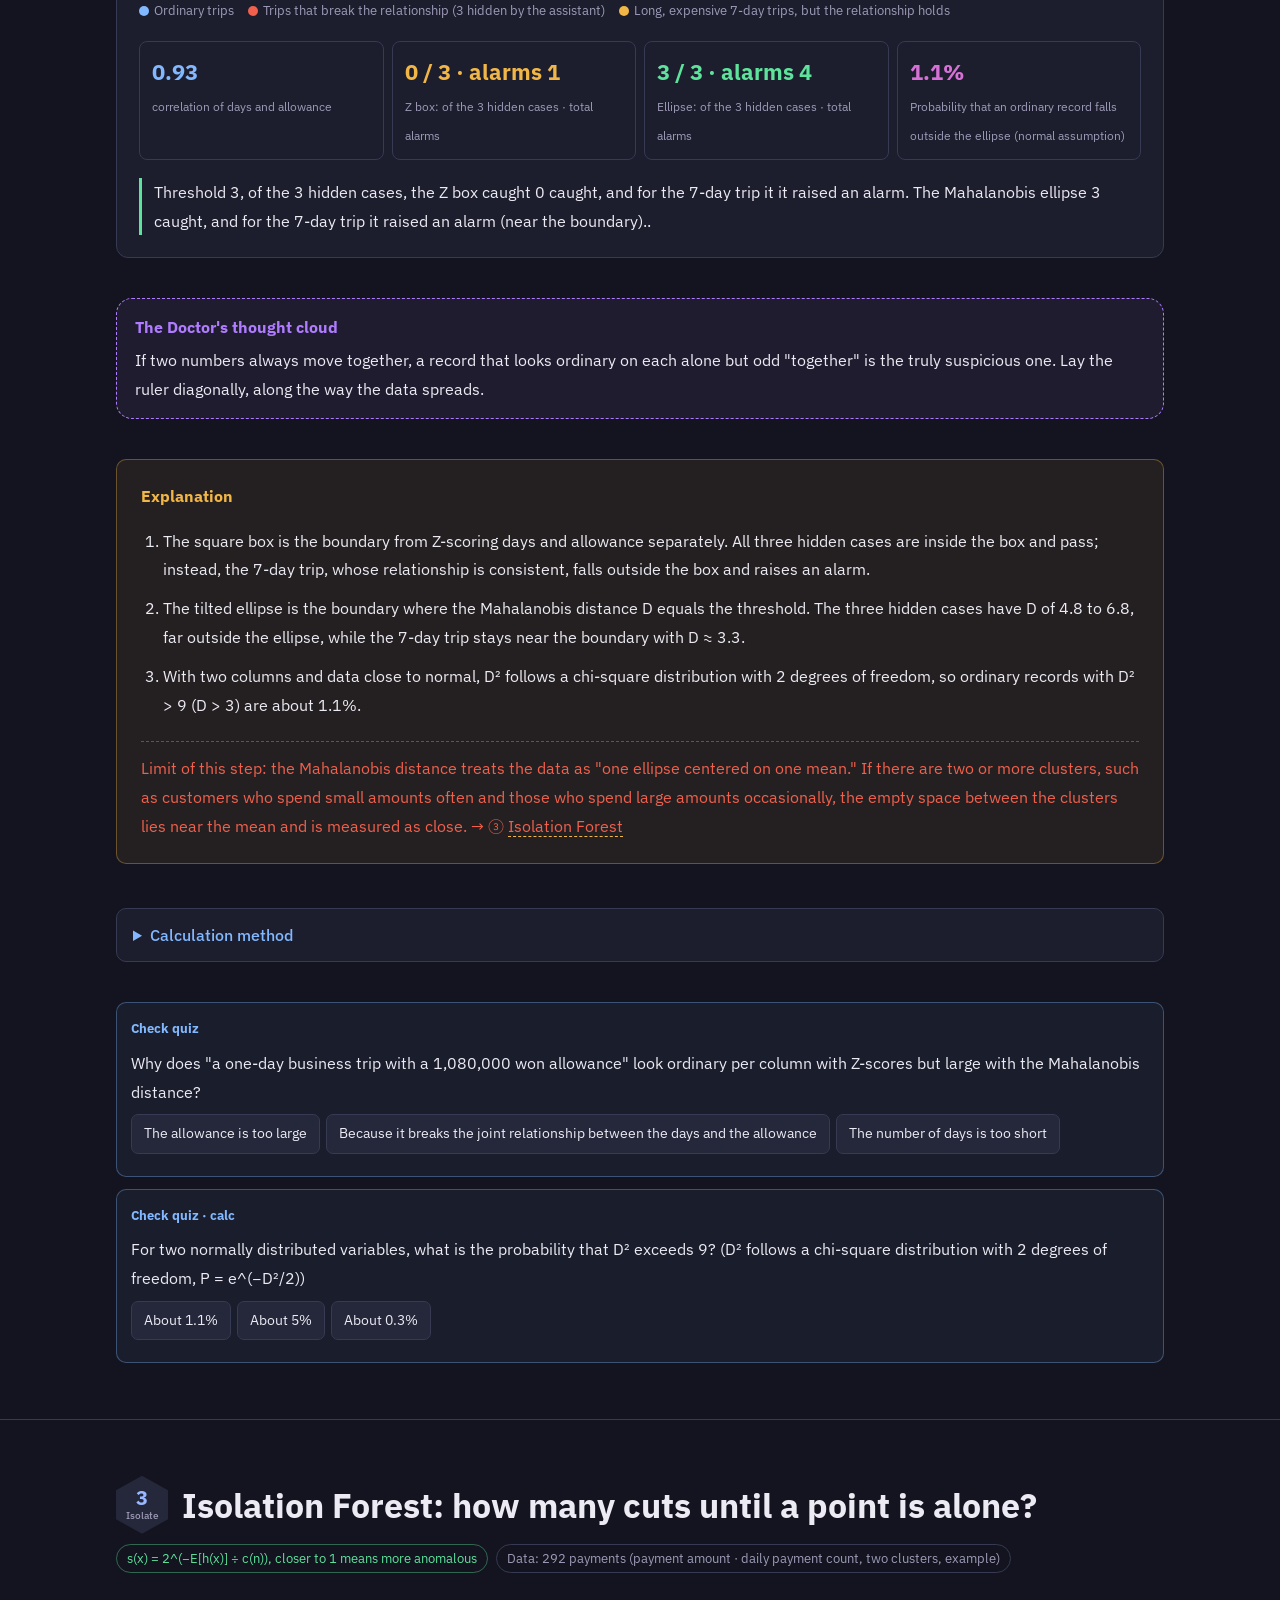
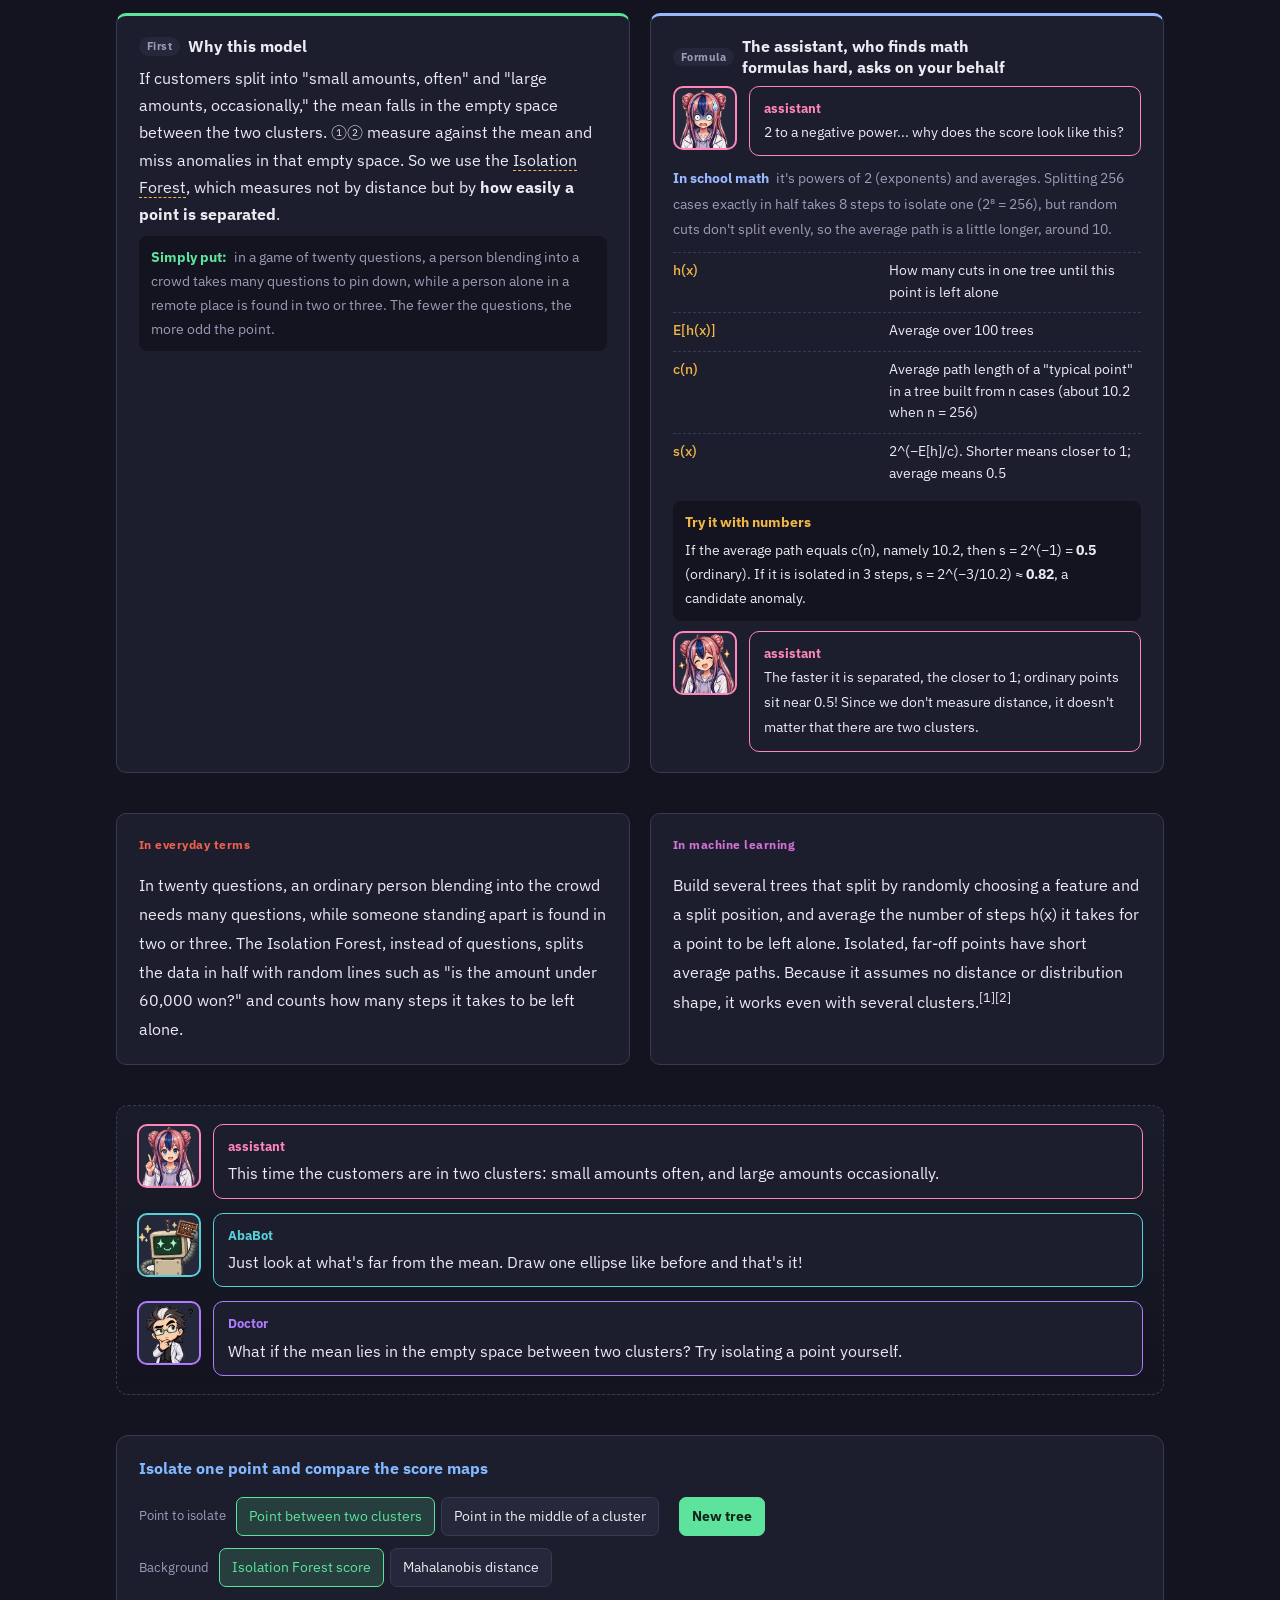
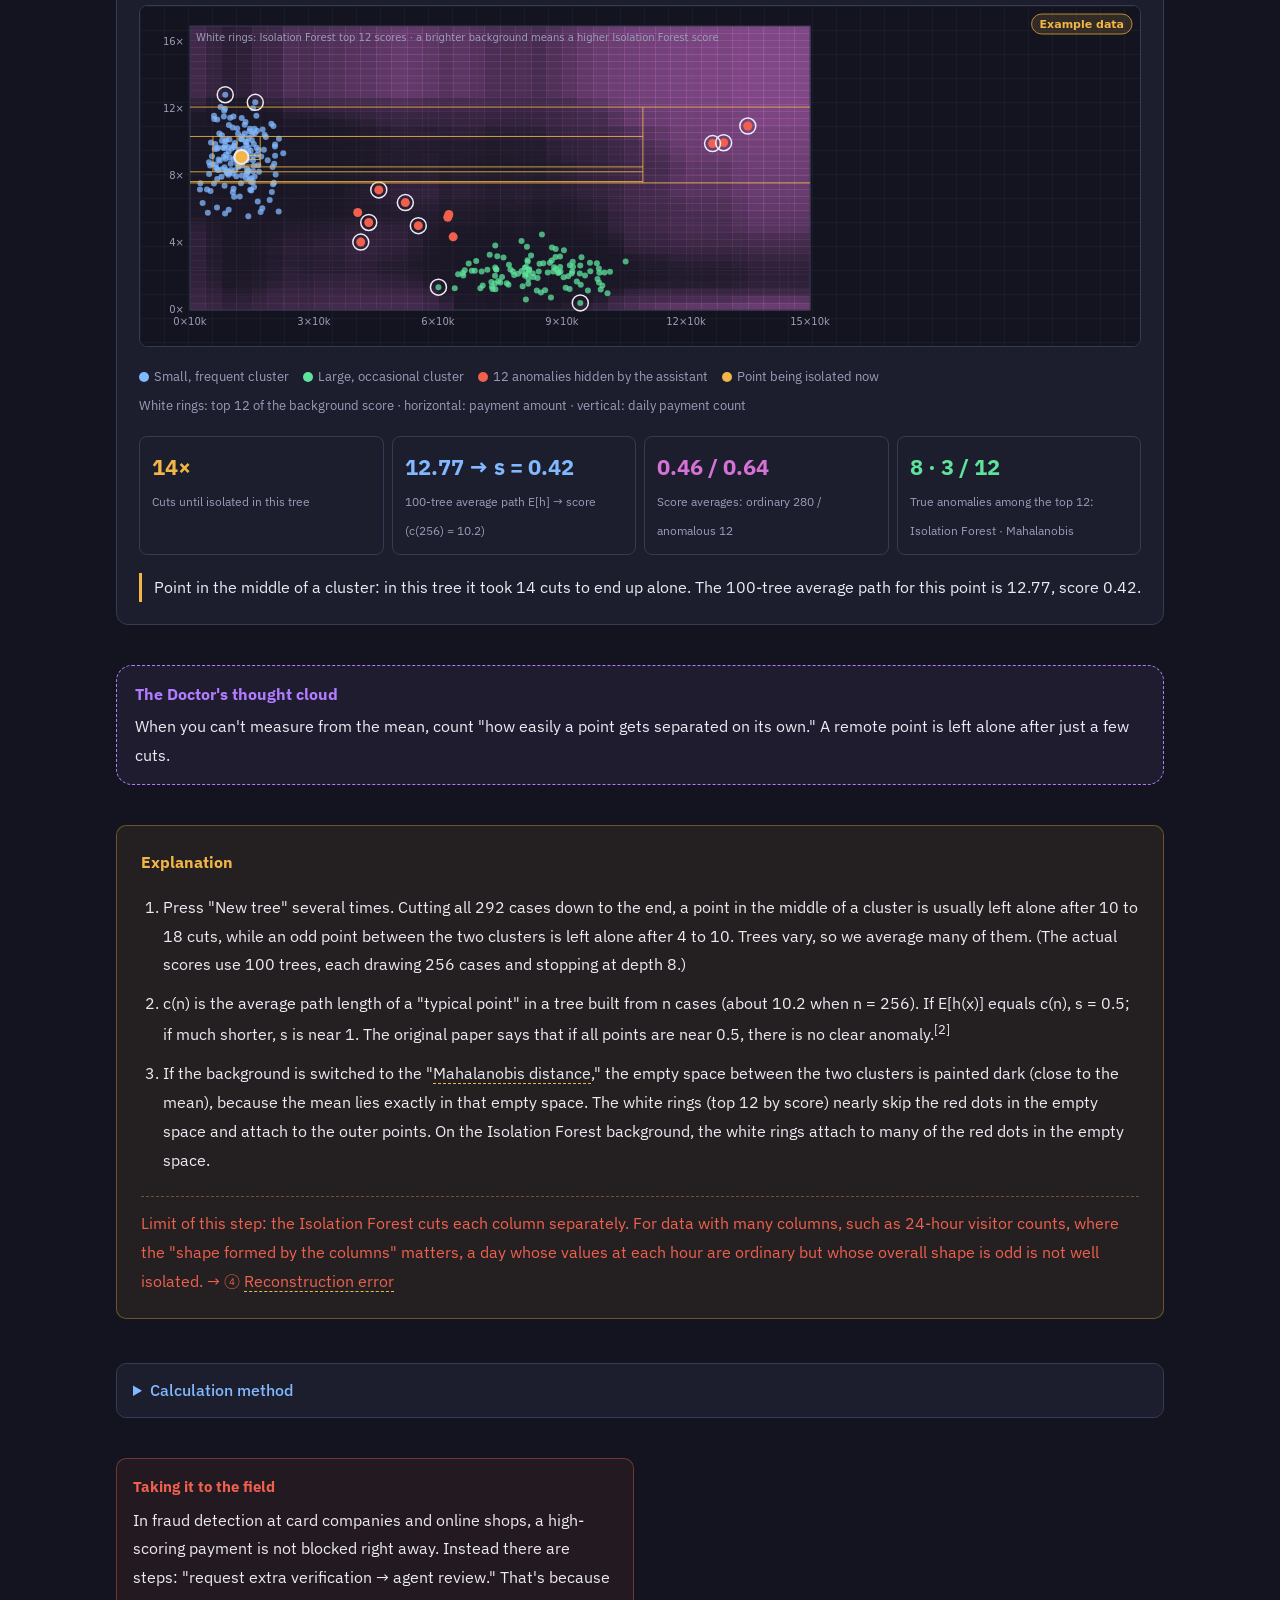
==== commit 865dd986: "독립 해설로 정리: 데이터 과학 강의 연결(특강·주차 언급, 링크) 제거, 페이지를 index.html과 6개 언어판으로, 공유 미리보기 그림" ====
--- a/index.html
+++ b/index.html
@@ -1,22 +1,1265 @@
-<!doctype html>
+<!DOCTYPE html>
 <html lang="ko">
 <head>
-<meta charset="utf-8">
-<meta name="viewport" content="width=device-width, initial-scale=1">
+<meta charset="utf-8"><!-- i18n:switcher --><style data-i18n-sw>.i18n-pick{display:inline-flex;align-items:center;gap:4px;margin:0 8px;font:inherit;font-size:13px;white-space:nowrap}.i18n-pick select{font:inherit;font-size:13px;padding:3px 6px;border-radius:8px;border:1px solid var(--rule,rgba(128,128,128,.5));background:var(--panel,Canvas);color:var(--text,CanvasText)}.i18n-pick.float{position:fixed;top:calc(8px + env(safe-area-inset-top,0px));right:max(8px,env(safe-area-inset-right,0px));z-index:9998}#i18nBanner{position:fixed;right:max(14px,env(safe-area-inset-right,0px));bottom:max(14px,env(safe-area-inset-bottom,0px));z-index:9999;font:14px/1.3 var(--font,system-ui,sans-serif)}#i18nBanner>button{border-radius:999px;padding:9px 14px;border:1px solid var(--rule,#363a52);background:var(--panel,#1c1e2d);color:var(--text,#eceaf3);box-shadow:0 4px 14px rgba(0,0,0,.35);cursor:pointer;font:inherit}#i18nBanner ul{position:absolute;right:0;bottom:calc(100% + 8px);margin:0;padding:6px;list-style:none;min-width:150px;border-radius:12px;border:1px solid var(--rule,#363a52);background:var(--panel,#1c1e2d);box-shadow:0 8px 24px rgba(0,0,0,.4)}#i18nBanner ul[hidden]{display:none}#i18nBanner a{display:block;padding:7px 10px;border-radius:8px;color:var(--text,#eceaf3);text-decoration:none}#i18nBanner a:hover,#i18nBanner a:focus-visible{background:var(--panel2,#25283a)}#i18nBanner a[aria-current]{color:var(--amber,#f1b646);font-weight:700}@media print{#i18nBanner,.i18n-pick{display:none!important}}</style><script data-i18n-skip>(function(){var C={"langs": [["ko", "한국어"], ["en", "English"], ["zh", "中文"], ["ja", "日本語"], ["uz", "Oʻzbekcha"], ["ru", "Русский"], ["vi", "Tiếng Việt"]], "urls": {"ko": "index.html", "en": "index.en.html", "zh": "index.zh.html", "ja": "index.ja.html", "uz": "index.uz.html", "ru": "index.ru.html", "vi": "index.vi.html"}, "cur": "ko", "auto": true, "key": "adt_lab_lang", "hosts": [["#langSw", "append"], ["nav.top .brand", "after"], ["nav .in", "append"], ["nav", "append"]], "banner": true, "select": true},cur=C.cur,ok={},de=document.documentElement;C.langs.forEach(function(l){ok[l[0]]=1});
+function U(l){return C.urls[l]}
+function save(l){try{localStorage.setItem(C.key,l)}catch(e){}}
+function saved(){try{return localStorage.getItem(C.key)}catch(e){return null}}
+function go(l){location.replace(U(l)+'?lang='+l+location.hash)}
+var shown=function(){de.style.visibility=''};
+function tryGo(l){if(location.protocol==='file:'){go(l);return}
+ de.style.visibility='hidden';var t=setTimeout(shown,2500);
+ try{fetch(U(l),{method:'HEAD',cache:'no-store'}).then(function(r){if(r.ok)go(l);else{clearTimeout(t);shown()}},function(){clearTimeout(t);shown()})}catch(e){clearTimeout(t);shown()}}
+var q=null;try{q=new URLSearchParams(location.search).get('lang')}catch(e){}
+if(q&&ok[q]){save(q);if(q!==cur){tryGo(q);}}
+else if(cur==='ko'&&C.auto){var s=saved(),to=null;
+ if(s&&ok[s]){if(s!=='ko')to=s;}
+ else if(location.protocol!=='file:'){var same=false;try{same=!!document.referrer&&new URL(document.referrer).origin===location.origin}catch(e){}
+  if(!same){var nav=(navigator.languages||[navigator.language||'']).map(function(x){return String(x).slice(0,2).toLowerCase()});
+   for(var i=0;i<nav.length;i++){if(nav[i]==='ko')break;if(ok[nav[i]]){to=nav[i];break;}}}}
+ if(to)tryGo(to);}
+function pick(l){save(l);location.href=U(l)+'?lang='+l+location.hash;}
+function name(l){for(var i=0;i<C.langs.length;i++)if(C.langs[i][0]===l)return C.langs[i][1];return l}
+function mount(){if(document.getElementById('i18nSel'))return;
+ if(C.select){var w=document.createElement('span');w.className='i18n-pick';w.innerHTML='<span aria-hidden="true">🌐</span>';
+  var s=document.createElement('select');s.id='i18nSel';s.setAttribute('aria-label','Language');
+  C.langs.forEach(function(l){var o=document.createElement('option');o.value=l[0];o.textContent=l[1];if(l[0]===cur)o.selected=true;s.appendChild(o);});
+  s.addEventListener('change',function(){pick(s.value)});w.appendChild(s);var put=false;
+  for(var i=0;i<C.hosts.length&&!put;i++){var h=document.querySelector(C.hosts[i][0]);if(!h)continue;var m=C.hosts[i][1];
+   if(m==='after')h.insertAdjacentElement('afterend',w);else if(m==='before')h.insertAdjacentElement('beforebegin',w);else h.appendChild(w);put=true;}
+  if(!put){w.classList.add('float');document.body.appendChild(w);}}
+ if(C.banner&&!document.getElementById('i18nBanner')){var b=document.createElement('div');b.id='i18nBanner';
+  var bt=document.createElement('button');bt.type='button';bt.setAttribute('aria-haspopup','true');bt.setAttribute('aria-expanded','false');bt.textContent='🌐 '+name(cur);
+  var ul=document.createElement('ul');ul.hidden=true;ul.setAttribute('role','menu');
+  C.langs.forEach(function(l){var li=document.createElement('li'),a=document.createElement('a');a.href=U(l[0])+'?lang='+l[0];a.textContent=l[1];a.lang=l[0];a.setAttribute('role','menuitem');
+   if(l[0]===cur)a.setAttribute('aria-current','true');a.addEventListener('click',function(e){e.preventDefault();pick(l[0])});li.appendChild(a);ul.appendChild(li);});
+  function close(){ul.hidden=true;bt.setAttribute('aria-expanded','false')}
+  bt.addEventListener('click',function(e){e.stopPropagation();ul.hidden=!ul.hidden;bt.setAttribute('aria-expanded',String(!ul.hidden))});
+  document.addEventListener('click',function(e){if(!b.contains(e.target))close()});
+  document.addEventListener('keydown',function(e){if(e.key==='Escape'){close();bt.focus&&!ul.hidden&&bt.focus()}});
+  b.appendChild(ul);b.appendChild(bt);document.body.appendChild(b);}}
+if(document.readyState==='loading')document.addEventListener('DOMContentLoaded',mount);else mount();})();</script><!-- /i18n:switcher -->
+<meta name="viewport" content="width=device-width, initial-scale=1, viewport-fit=cover">
 <title>평소와 다른 한 건 찾기 — 이상 탐지의 다섯 도구</title>
-<link rel="canonical" href="special01_anomaly_detection.html">
-<script>location.replace('special01_anomaly_detection.html'+location.search+location.hash);</script>
-<noscript><meta http-equiv="refresh" content="0; url=special01_anomaly_detection.html"></noscript>
-<style>body{background:#13141f;color:#eceaf3;font-family:system-ui,sans-serif;padding:40px 16px}a{color:#5ee39c}</style>
+<meta name="description" content="이상 탐지 연구실. Z 점수, 마할라노비스 거리, 고립 숲(Isolation Forest), 오토인코더의 복원 오차, 문턱값 정하기를 법인카드·출장비·결제·매장 방문객 예시로 직접 돌려 본다.">
+<meta name="citation_title" content="평소와 다른 한 건 찾기 — 이상 탐지의 다섯 도구">
+<meta name="citation_author" content="안상선">
+<meta name="citation_publication_date" content="2026/11/09">
+<meta name="dc.title" content="평소와 다른 한 건 찾기 — 이상 탐지의 다섯 도구"><meta name="dc.creator" content="안상선"><meta name="dc.language" content="ko"><meta name="dc.date" content="2026-11-09">
+<meta property="og:type" content="article"><meta property="og:title" content="평소와 다른 한 건 찾기 — 이상 탐지의 다섯 도구"><meta property="og:description" content="이상 탐지 연구실. Z 점수, 마할라노비스 거리, 고립 숲(Isolation Forest), 오토인코더의 복원 오차, 문턱값 정하기를 법인카드·출장비·결제·매장 방문객 예시로 직접 돌려 본다."><meta property="og:url" content="https://adminmrobo.github.io/Anomaly_detection_tatics/index.html"><meta property="og:image" content="https://adminmrobo.github.io/Anomaly_detection_tatics/img/og.jpg"><meta name="twitter:card" content="summary_large_image">
+<link rel="icon" href="data:image/svg+xml,%3Csvg xmlns='http://www.w3.org/2000/svg' viewBox='0 0 16 16'%3E%3Cpath d='M8 0l7 4v8l-7 4-7-4V4z' fill='%239ab8ff'/%3E%3C/svg%3E">
+<link rel="preconnect" href="https://fonts.googleapis.com"><link rel="stylesheet" href="https://fonts.googleapis.com/css2?family=IBM+Plex+Sans+KR:wght@400;500;700&display=swap">
+<style>
+/* 밤의 연구실 + 형광 현미경 (ai-lab-explainer 디자인 시스템). 시리즈: 이상 탐지 연구실 */
+/* 밤의 연구실 + 형광 현미경 (ai-lab-explainer 디자인 시스템, 어두운 단일 테마). 주제 강조색: 시퀀스 #9ab8ff */
+:root{
+  --bg:#13141f; --panel:#1c1e2d; --panel2:#25283a; --rule:#363a52;
+  --text:#eceaf3; --muted:#9d9bb8;
+  --stain:#d672d6; --gfp:#5ee39c; --eye:#f0604d; --amber:#f1b646; --info:#82b8ff; --seq:#9ab8ff;
+  --c-doc:#b07cff; --c-asst:#ff86b8; --c-fly:#ef5b5b; --c-robo:#57d0dc;
+  --a0:#f0604d; --a1:#82b8ff; --a2:#5ee39c; --a3:#d672d6;
+  --font:"IBM Plex Sans KR","Apple SD Gothic Neo","Malgun Gothic","Noto Sans KR",system-ui,sans-serif;
+  color-scheme:dark;
+}
+*{box-sizing:border-box}
+[hidden]{display:none!important}
+html{scroll-behavior:smooth}
+@media (prefers-reduced-motion:reduce){html{scroll-behavior:auto}}
+body{background:var(--bg);color:var(--text);font-family:var(--font);font-size:16px;line-height:1.7;margin:0}
+body::before{content:"";position:fixed;inset:0 0 auto;height:env(safe-area-inset-top,0px);z-index:60;background:var(--bg)}
+h1,h2,h3,h4,p,li,td,th{word-break:keep-all}
+h1,h2,h3{text-wrap:balance;line-height:1.3;margin:0}
+h1{font-size:clamp(32px,5vw,56px);font-weight:700}
+h2{font-size:clamp(24px,3vw,34px);font-weight:700}
+h3{font-size:19px;font-weight:700}
+p{margin:0}
+a{color:var(--info)}
+:focus-visible{outline:2px solid var(--amber);outline-offset:2px}
+.wrap{max-width:1080px;margin:0 auto;padding-left:max(16px,env(safe-area-inset-left,0px));padding-right:max(16px,env(safe-area-inset-right,0px))}
+.stack{display:flex;flex-direction:column;gap:22px}
+.muted{color:var(--muted)}
+.num{font-variant-numeric:tabular-nums}
+
+/* 진행 막대, 내비 */
+#prog{position:fixed;left:0;top:env(safe-area-inset-top,0px);height:3px;background:var(--gfp);width:0;z-index:70}
+nav.top{position:sticky;top:env(safe-area-inset-top,0px);z-index:50;height:54px;background:rgba(19,20,31,.86);backdrop-filter:blur(8px);-webkit-backdrop-filter:blur(8px);border-bottom:1px solid var(--rule)}
+nav.top .wrap{display:flex;align-items:center;gap:16px;height:54px}
+nav.top .logo{font-weight:700;white-space:nowrap;color:var(--text);text-decoration:none;display:flex;align-items:center;gap:8px}
+nav.top .logo i{display:inline-block;width:14px;height:14px;background:var(--seq);clip-path:polygon(50% 0,100% 25%,100% 75%,50% 100%,0 75%,0 25%)}
+nav.top .links{display:flex;gap:4px;overflow-x:auto;scrollbar-width:none;min-width:0}
+nav.top .links::-webkit-scrollbar{display:none}
+nav.top .links a{color:var(--muted);text-decoration:none;font-size:14px;padding:6px 10px;border-radius:6px;white-space:nowrap}
+nav.top .links a:hover{color:var(--text);background:var(--panel)}
+
+/* 히어로 */
+header.hero{position:relative;overflow:hidden;border-bottom:1px solid var(--rule)}
+header.hero::before{content:"";position:absolute;inset:0;pointer-events:none;
+  background-image:radial-gradient(circle at 1px 1px,rgba(154,184,255,.16) 1.2px,transparent 1.4px);background-size:14px 12px;
+  -webkit-mask-image:radial-gradient(circle at 90% 0%,#000 0,transparent 55%);mask-image:radial-gradient(circle at 90% 0%,#000 0,transparent 55%)}
+.hero-grid{display:grid;grid-template-columns:minmax(0,1.15fr) minmax(0,1fr);gap:32px;align-items:center;padding-block:48px 36px;position:relative}
+.hero-text{display:flex;flex-direction:column;gap:16px;min-width:0}
+.eyebrow{font-size:13px;letter-spacing:.08em;color:var(--seq);font-weight:700}
+.q{font-size:20px;color:var(--amber);font-weight:500}
+.pixelart{position:relative;min-width:0}
+.scene-img{width:100%;display:block;border:1px solid var(--rule);border-radius:10px}
+figure.scene{margin:0}
+figure.scene img{width:100%;max-width:820px;display:block;border-radius:12px;border:1px solid var(--rule)}
+.concept4>div .lvtag{align-self:flex-start;margin-top:auto}
+.pixelart canvas{width:100%;display:block;image-rendering:pixelated;border:1px solid var(--rule);border-radius:10px;background:var(--panel)}
+@media (max-width:860px){.hero-grid{grid-template-columns:1fr}}
+
+.kpis{display:grid;grid-template-columns:repeat(6,minmax(0,1fr));gap:8px}
+.kpi{background:var(--panel);border:1px solid var(--rule);border-radius:8px;padding:10px 12px;min-width:0}
+.kpi b{display:block;font-size:22px;font-variant-numeric:tabular-nums}
+.kpi span{font-size:12px;color:var(--muted)}
+.kpi.g b{color:var(--gfp)}.kpi.m b{color:var(--stain)}.kpi.r b{color:var(--eye)}.kpi.a b{color:var(--amber)}.kpi.i b{color:var(--info)}
+.kpis.k4{grid-template-columns:repeat(4,minmax(0,1fr))}
+.kpis.k3{grid-template-columns:repeat(3,minmax(0,1fr))}
+@media (max-width:860px){.kpis{grid-template-columns:repeat(3,minmax(0,1fr))}}
+@media (max-width:460px){.kpis,.kpis.k4,.kpis.k3{grid-template-columns:repeat(2,minmax(0,1fr))}}
+
+.dialog{display:flex;flex-direction:column;gap:8px}
+
+/* 섹션 */
+section.level{padding-block:56px;border-bottom:1px solid var(--rule)}
+.lvhead{display:flex;flex-direction:column;gap:10px}
+.hexrow{display:flex;align-items:center;gap:14px}
+.hexno{width:52px;height:58px;flex:none;background:var(--panel2);border:0;clip-path:polygon(50% 0,100% 25%,100% 75%,50% 100%,0 75%,0 25%);display:flex;flex-direction:column;align-items:center;justify-content:center;font-weight:700;font-size:20px;color:var(--seq);line-height:1}
+.hexno small{font-size:10px;color:var(--muted);font-weight:500;margin-top:3px}
+.sub{display:flex;flex-wrap:wrap;gap:8px}
+.lvtag{font-size:13px;border:1px solid var(--rule);border-radius:99px;padding:2px 10px;color:var(--muted)}
+.lvtag.g{color:var(--gfp);border-color:rgba(94,227,156,.4)}
+.lead{color:var(--muted);max-width:68ch}
+
+.steps{display:grid;grid-template-columns:repeat(3,minmax(0,1fr));gap:12px}
+.steps>div{background:var(--panel);border:1px solid var(--rule);border-radius:10px;padding:16px;display:flex;flex-direction:column;gap:6px;min-width:0}
+.steps b{color:var(--seq)}
+.steps.four{grid-template-columns:repeat(4,minmax(0,1fr))}
+@media (max-width:860px){.steps,.steps.four{grid-template-columns:repeat(2,minmax(0,1fr))}}
+@media (max-width:520px){.steps,.steps.four{grid-template-columns:1fr}}
+
+.pair{display:grid;grid-template-columns:1fr 1fr;gap:12px}
+.pair>div{background:var(--panel);border:1px solid var(--rule);border-radius:10px;padding:16px;display:flex;flex-direction:column;gap:8px;min-width:0}
+.tag{font-size:12px;font-weight:700;letter-spacing:.04em}
+.tag.fly{color:var(--eye)}.tag.nn{color:var(--stain)}
+@media (max-width:760px){.pair{grid-template-columns:1fr}}
+
+.panel{background:var(--panel);border:1px solid var(--rule);border-radius:12px;padding:16px;display:flex;flex-direction:column;gap:14px;min-width:0}
+.panel h3{font-size:16px;color:var(--info)}
+.cwrap{overflow-x:auto;border-radius:8px;background:var(--bg);border:1px solid var(--rule)}
+.cwrap canvas{display:block;width:100%}
+.cwrap canvas.wide{min-width:640px}
+.ctrl{display:flex;flex-wrap:wrap;gap:12px 20px;align-items:center}
+.group{display:flex;flex-wrap:wrap;gap:6px;align-items:center}
+.glabel{font-size:13px;color:var(--muted);margin-right:4px}
+.bt{font:inherit;font-size:14px;background:var(--panel2);color:var(--text);border:1px solid var(--rule);border-radius:7px;padding:6px 12px;cursor:pointer}
+.bt:hover{border-color:var(--muted)}
+.bt[aria-pressed="true"],.bt.on{background:rgba(94,227,156,.16);border-color:var(--gfp);color:var(--gfp)}
+.bt.primary{background:var(--gfp);color:#10241a;border-color:var(--gfp);font-weight:700}
+.val{font-variant-numeric:tabular-nums;color:var(--amber);font-weight:700;min-width:4ch}
+input[type=range]{accent-color:var(--gfp);width:200px;max-width:100%}
+.eq{font-variant-numeric:tabular-nums;background:var(--bg);border:1px dashed var(--rule);border-radius:8px;padding:10px 12px;overflow-x:auto;white-space:nowrap}
+.eq b{color:var(--gfp)}.eq em{color:var(--stain);font-style:normal}.eq i{color:var(--amber);font-style:normal}
+.insight{display:flex;flex-direction:column;gap:6px}
+.insight p{padding-left:12px;border-left:3px solid var(--rule)}
+.insight p.g{border-color:var(--gfp)}.insight p.m{border-color:var(--stain)}.insight p.r{border-color:var(--eye)}.insight p.a{border-color:var(--amber)}
+
+.explain{background:rgba(241,182,70,.08);border:1px solid rgba(241,182,70,.35);border-radius:10px;padding:16px;display:flex;flex-direction:column;gap:8px}
+.explain h4{margin:0;color:var(--amber);font-size:16px}
+.explain ol,.explain ul{margin:0;padding-left:20px}
+.explain .limit{color:var(--eye)}
+details.math{background:var(--panel);border:1px solid var(--rule);border-radius:10px;padding:12px 16px}
+details.math summary{cursor:pointer;color:var(--info);font-weight:500}
+details.math>div{margin-top:10px;display:flex;flex-direction:column;gap:8px}
+.bridge{border-radius:10px;padding:14px 16px;display:flex;flex-direction:column;gap:6px;border:1px solid}
+.bridge h4{margin:0;font-size:15px}
+.bridge.gen{background:rgba(130,184,255,.07);border-color:rgba(130,184,255,.4)}.bridge.gen h4{color:var(--info)}
+.bridge.field{background:rgba(240,96,77,.07);border-color:rgba(240,96,77,.4)}.bridge.field h4{color:var(--eye)}
+.bridge .lim{font-size:14px;color:var(--muted)}
+.bridges{display:grid;grid-template-columns:1fr 1fr;gap:12px}
+@media (max-width:760px){.bridges{grid-template-columns:1fr}}
+
+/* 말풍선 */
+.say{display:flex;gap:12px;align-items:flex-start}
+.say img.who{width:64px;height:64px;flex:none;object-fit:contain;background:var(--panel2);border-radius:10px;border:2px solid var(--rule)}
+.say>div{background:var(--panel);border:1px solid var(--rule);border-radius:10px;padding:10px 14px;min-width:0;flex:1}
+.say .name{font-size:13px;display:block}
+.say[data-who=doc] img.who,.say[data-who=doc]>div{border-color:var(--c-doc)}.say[data-who=doc] .name{color:var(--c-doc)}
+.say[data-who=asst] img.who,.say[data-who=asst]>div{border-color:var(--c-asst)}.say[data-who=asst] .name{color:var(--c-asst)}
+.say[data-who=fly] img.who,.say[data-who=fly]>div{border-color:var(--c-fly)}.say[data-who=fly] .name{color:var(--c-fly)}
+.say[data-who=robo] img.who,.say[data-who=robo]>div{border-color:var(--c-robo)}.say[data-who=robo] .name{color:var(--c-robo)}
+@media (max-width:520px){.say img.who{width:52px;height:52px}}
+
+.cast{display:grid;grid-template-columns:repeat(4,minmax(0,1fr));gap:12px}
+.cast>div{background:var(--panel);border:1px solid var(--rule);border-radius:10px;padding:14px;display:flex;flex-direction:column;gap:6px;align-items:flex-start;min-width:0}
+.cast img{width:72px;height:72px;object-fit:contain}
+@media (max-width:860px){.cast{grid-template-columns:repeat(2,minmax(0,1fr))}}
+
+/* 행동 칩 */
+.chip{display:inline-flex;align-items:center;gap:4px;font-size:13px;border-radius:6px;padding:1px 8px;font-weight:700;color:#11121a}
+.chip.a0{background:var(--a0)}.chip.a1{background:var(--a1)}.chip.a2{background:var(--a2)}.chip.a3{background:var(--a3)}
+
+/* 표 */
+.tw{overflow-x:auto}
+table.tb{border-collapse:collapse;width:100%;min-width:520px;font-size:15px}
+.tb th,.tb td{border-bottom:1px solid var(--rule);padding:8px 10px;text-align:left;vertical-align:top}
+.tb th{color:var(--muted);font-weight:500;font-size:13px}
+.tb td.n{font-variant-numeric:tabular-nums;text-align:right}
+
+/* 대결 */
+.duel{display:flex;flex-direction:column;gap:16px}
+.vs{display:grid;grid-template-columns:1fr auto 1fr;gap:12px;align-items:center}
+.vs .side{background:var(--panel);border:1px solid var(--rule);border-radius:12px;padding:14px;display:flex;flex-direction:column;gap:10px;align-items:center;text-align:center;min-width:0}
+.vs .side.fly{border-color:var(--c-fly)}.vs .side.robo{border-color:var(--c-robo)}
+.vs .side img{width:96px;height:96px;object-fit:contain}
+.vs .side.fly img{transform:scaleX(-1)} /* 팩의 초파리 그림은 왼쪽을 본다 → 대결 왼쪽 자리에서 오른쪽을 보게 (C5: 초파리 뒤집기 허용) */
+.vs .mid{font-weight:700;font-size:28px;color:var(--amber)}
+.guess{display:flex;flex-wrap:wrap;gap:8px;justify-content:center}
+.bars{display:flex;flex-direction:column;gap:10px}
+.barrow{display:grid;grid-template-columns:120px 1fr 70px;gap:10px;align-items:center}
+.barrow .track{height:22px;background:var(--bg);border:1px solid var(--rule);border-radius:6px;overflow:hidden}
+.barrow .fill{height:100%;transition:width .6s}
+@media (prefers-reduced-motion:reduce){.barrow .fill{transition:none}}
+.duel .result{display:none;flex-direction:column;gap:12px}
+.duel.open .result{display:flex}
+.score{display:flex;gap:10px;flex-wrap:wrap}
+.score span{background:var(--panel2);border-radius:6px;padding:4px 10px;font-size:14px}
+@media (max-width:520px){.vs{grid-template-columns:1fr}.vs .mid{text-align:center}.barrow{grid-template-columns:112px 1fr 50px;font-size:14px}}
+
+/* 퀴즈 */
+.quiz{display:flex;flex-direction:column;gap:12px}
+.qi{background:rgba(130,184,255,.06);border:1px solid rgba(130,184,255,.35);border-radius:10px;padding:14px;display:flex;flex-direction:column;gap:8px}
+.qi .qh{color:var(--info);font-size:13px;font-weight:700}
+.qi .opts{display:flex;flex-wrap:wrap;gap:6px}
+.qi .fb{font-size:14px}
+.qi .fb.ok{color:var(--gfp)}.qi .fb.no{color:var(--amber)}
+
+/* 용어 */
+.jt{border-bottom:1px dashed var(--amber);cursor:help}
+#tip{position:fixed;z-index:80;max-width:300px;background:var(--panel2);border:1px solid var(--amber);border-radius:8px;padding:10px 12px;font-size:14px;display:none;box-shadow:0 8px 24px rgba(0,0,0,.4)}
+#tip b{color:var(--amber)}#tip small{color:var(--muted);margin-left:6px}
+#study{position:fixed;right:calc(14px + env(safe-area-inset-right,0px));bottom:calc(14px + env(safe-area-inset-bottom,0px));z-index:55;background:var(--panel2);border:1px solid var(--rule);border-radius:99px;padding:6px 8px 6px 14px;display:flex;gap:10px;align-items:center;font-size:13px}
+#study .bt{padding:3px 10px;font-size:12px}
+@media (max-width:520px){#study{left:calc(10px + env(safe-area-inset-left,0px));right:calc(10px + env(safe-area-inset-right,0px));justify-content:space-between;border-radius:12px}}
+
+/* 색인·꾸러미 */
+.searchrow{display:flex;flex-wrap:wrap;gap:8px;align-items:center}
+input.search{font:inherit;background:var(--bg);color:var(--text);border:1px solid var(--rule);border-radius:8px;padding:8px 12px;flex:1;min-width:0}
+.kgl{display:flex;flex-direction:column;gap:6px;max-height:420px;overflow-y:auto}
+.kgl details{background:var(--bg);border:1px solid var(--rule);border-radius:8px;padding:8px 12px}
+.kgl summary{cursor:pointer;display:flex;gap:8px;align-items:center;flex-wrap:wrap}
+.kgl .ty{font-size:11px;border-radius:4px;padding:1px 6px;background:var(--panel2);color:var(--muted)}
+.kgl p{font-size:14px;margin-top:6px}
+.flowchips{display:flex;flex-wrap:wrap;gap:6px;align-items:center}
+.flowchips span{background:var(--panel2);border-radius:6px;padding:3px 10px;font-size:14px}
+.flowchips span.lim{color:var(--eye)}
+.flowchips i{color:var(--muted);font-style:normal}
+pre.out{background:var(--bg);border:1px solid var(--rule);border-radius:8px;padding:12px;max-height:280px;overflow:auto;font-size:12px;white-space:pre;margin:0}
+.badge{font-size:11px;border-radius:4px;padding:1px 6px;margin-left:4px}
+.badge.ok{background:rgba(94,227,156,.18);color:var(--gfp)}.badge.no{background:rgba(241,182,70,.18);color:var(--amber)}
+.reflist{display:flex;flex-direction:column;gap:10px;padding-left:20px;margin:0}
+.reflist li{font-size:15px}
+.stampnote{display:inline-block;font-size:12px;color:var(--amber);border:1px solid rgba(241,182,70,.6);background:rgba(241,182,70,.12);border-radius:99px;padding:1px 10px}
+footer{padding-block:40px 120px;color:var(--muted);font-size:14px}
+footer h3{color:var(--text);font-size:16px;margin-bottom:8px}
+footer .stack{gap:28px}
+
+/* ---- 시리즈 추가: 글 표지, 사례 카드, 표 데이터, 토글 ---- */
+.cover{position:relative;margin:0;background:linear-gradient(160deg,#1b1533,#13141f);width:100%;height:min(56.25vw,80vh);min-height:220px;overflow:hidden;border-bottom:1px solid var(--rule)}
+.cover img.cv{display:block;width:100%;height:100%;object-fit:cover;object-position:50% 35%}
+.cover .fallback{position:absolute;inset:0;display:flex;align-items:flex-end;justify-content:center;gap:clamp(8px,3vw,40px);padding-bottom:6%}
+.cover .fallback::before{content:"";position:absolute;inset:0;background-image:radial-gradient(circle at 1px 1px,rgba(154,184,255,.18) 1.2px,transparent 1.4px);background-size:14px 12px;-webkit-mask-image:radial-gradient(circle at 70% 20%,#000 0,transparent 70%);mask-image:radial-gradient(circle at 70% 20%,#000 0,transparent 70%)}
+.cover .fallback::after{content:"";position:absolute;left:0;right:0;bottom:0;height:22%;background:linear-gradient(0deg,rgba(214,114,214,.14),transparent)}
+.cover .fallback img{position:relative;z-index:1;width:clamp(56px,11vw,128px);height:auto;filter:drop-shadow(0 6px 10px rgba(0,0,0,.45))}
+.cover .fallback .prop{position:relative;z-index:1;align-self:center;font-size:clamp(28px,6vw,64px);opacity:.9}
+.cover-chip{position:absolute;left:16px;bottom:14px;z-index:2;padding:4px 10px;border-radius:999px;background:rgba(19,20,31,.78);color:var(--text);font-size:13px}
+@media (max-width:600px){.cover{height:56.25vw}}
+.cases{display:grid;grid-template-columns:repeat(3,minmax(0,1fr));gap:12px}
+.cases>div{background:var(--panel);border:1px solid var(--rule);border-radius:10px;padding:14px;display:flex;flex-direction:column;gap:6px;min-width:0}
+.cases b{color:var(--seq)}
+.cases .warn{font-size:14px;color:var(--amber)}
+@media (max-width:860px){.cases{grid-template-columns:repeat(2,minmax(0,1fr))}}
+@media (max-width:520px){.cases{grid-template-columns:1fr}}
+.dt{border-collapse:collapse;font-size:13px;font-variant-numeric:tabular-nums;min-width:520px;width:100%}
+.dt th,.dt td{border:1px solid var(--rule);padding:4px 8px;text-align:left;white-space:nowrap}
+.dt th{color:var(--muted);font-weight:500;background:var(--panel2)}
+.dt td.bad{background:rgba(240,96,77,.18);color:#ffb3a8}
+.dt td.fix{background:rgba(94,227,156,.14);color:var(--gfp)}
+.dt td.miss{background:rgba(241,182,70,.14);color:var(--amber)}
+.dt tr.dup td{text-decoration:line-through;opacity:.55}
+.hero-stage{position:relative;border:1px solid var(--rule);border-radius:12px;background:linear-gradient(180deg,#1b1533 0%,#191a2b 70%,#232540 100%);aspect-ratio:4/3;overflow:hidden}
+.hero-stage canvas{position:absolute;inset:0;width:100%;height:100%;display:block}
+.hero-stage .crew{position:absolute;left:0;right:0;bottom:6%;display:flex;justify-content:space-around;align-items:flex-end;padding:0 4%}
+.hero-stage .crew img{width:22%;max-width:110px;height:auto;filter:drop-shadow(0 4px 6px rgba(0,0,0,.5))}
+.hero-stage .crew img.flip{transform:scaleX(-1)}
+.serieslinks{display:flex;flex-wrap:wrap;gap:10px;justify-content:space-between}
+.serieslinks a{background:var(--panel);border:1px solid var(--rule);border-radius:10px;padding:10px 14px;text-decoration:none;color:var(--text)}
+.serieslinks a small{display:block;color:var(--muted);font-size:12px}
+.chk{display:flex;flex-wrap:wrap;gap:6px}
+.chk span{font-size:13px;border-radius:6px;padding:2px 10px;border:1px solid var(--rule);color:var(--muted)}
+.chk span.on{border-color:var(--gfp);color:var(--gfp);background:rgba(94,227,156,.12)}
+.chk span.off{border-color:var(--eye);color:var(--eye);background:rgba(240,96,77,.08)}
+.src{font-size:13px;color:var(--muted)}
+@media (max-width:600px){.cover-chip{bottom:auto;top:10px;font-size:12px}}
+.note{border-left:3px solid var(--amber,#f1b646);background:var(--bg);padding:10px 14px;border-radius:6px;font-size:14px;color:var(--muted)}.note b{color:var(--text)}
+footer a,#export a,.refs a{overflow-wrap:anywhere;word-break:break-all}
+section.plain{padding-block:28px;border-bottom:1px solid var(--rule)}
+.plainbox{background:var(--panel);border:1px solid var(--rule);border-left:4px solid var(--gfp,#7fd18b);border-radius:10px;padding:18px 20px}
+.plainbox h2{font-size:18px;margin:0 0 12px}
+.plainbox dl{margin:0}
+.plainbox .p3>div{display:grid;grid-template-columns:96px 1fr;gap:10px;padding:8px 0;border-top:1px dashed var(--rule)}
+.plainbox .p3 dt{font-weight:700;color:var(--gfp,#7fd18b)}
+.plainbox dd{margin:0;word-break:keep-all;overflow-wrap:anywhere}
+.plainbox .pnote{margin:12px 0 0;font-size:14px;color:var(--muted)}
+.plainbox .pnote b{color:var(--text)}
+details.abbr,details.code{margin-top:12px;border:1px solid var(--rule);border-radius:8px;padding:8px 12px;background:var(--bg)}
+details.abbr summary,details.code summary{cursor:pointer;font-weight:500;color:var(--seq)}
+details.abbr dl{display:grid;grid-template-columns:repeat(auto-fill,minmax(280px,1fr));gap:6px 18px;margin-top:10px}
+details.abbr dl>div{display:flex;gap:8px;font-size:14px;line-height:1.5}
+details.abbr dt{flex:none;min-width:64px;font-weight:700;color:var(--amber,#f1b646)}
+@media (max-width:520px){.plainbox .p3>div{grid-template-columns:1fr;gap:2px}}
+.easy{display:grid;grid-template-columns:1fr 1fr;gap:14px}
+.easy>div{background:var(--panel);border:1px solid var(--rule);border-radius:10px;padding:16px 18px}
+.ez-why{border-top:3px solid var(--gfp,#7fd18b)!important}
+.ez-math{border-top:3px solid var(--seq,#9ab8ff)!important}
+.ez-h{font-size:16px;margin:0 0 8px;display:flex;align-items:center;gap:8px}
+.ez-k{font-size:11px;font-weight:700;padding:2px 8px;border-radius:999px;background:var(--panel2);color:var(--muted);letter-spacing:.04em}
+.ez-why p{margin:0 0 8px;line-height:1.7;word-break:keep-all}
+.ez-why p b{color:var(--text)}
+.ez-like{background:var(--bg);border-radius:8px;padding:10px 12px;font-size:14px;color:var(--muted)}
+.ez-like b{color:var(--gfp,#7fd18b)!important;margin-right:4px}
+.ez-school{margin:0 0 10px;font-size:14px;color:var(--muted);word-break:keep-all}
+.ez-school b{color:var(--seq,#9ab8ff);margin-right:4px}
+.ez-pieces{margin:0;display:flex;flex-direction:column;gap:2px}
+.ez-pieces>div{display:grid;grid-template-columns:minmax(0,44%) 1fr;gap:10px;padding:7px 0;border-top:1px dashed var(--rule);font-size:14px;line-height:1.55}
+.ez-pieces dt{font-weight:500;color:var(--amber,#f1b646);overflow-wrap:anywhere}
+.ez-pieces dd{margin:0;word-break:keep-all}
+.ez-try{margin-top:10px;background:var(--bg);border-radius:8px;padding:10px 12px;font-size:14px;line-height:1.7}
+.ez-try b{color:var(--amber,#f1b646)}
+.ez-try p{margin:4px 0 0}
+.ez-try p b{color:var(--text)}
+@media (max-width:860px){.easy{grid-template-columns:1fr}}
+@media (max-width:520px){.ez-pieces>div{grid-template-columns:1fr;gap:2px}}
+.ez-say{margin:0 0 10px}
+.ez-say.ez-c{margin:10px 0 0}
+.ez-say .who{width:44px;height:44px}
+.ez-say p{font-size:14px}
+dl.codemap{margin:10px 0 0;display:flex;flex-direction:column}
+dl.codemap>div{display:grid;grid-template-columns:minmax(0,46%) 1fr;gap:10px;padding:6px 0;border-top:1px dashed var(--rule);font-size:14px;line-height:1.5}
+dl.codemap dt code{font-size:13px;color:var(--amber,#f1b646);overflow-wrap:anywhere;background:none}
+dl.codemap dd{margin:0;word-break:keep-all}
+@media (max-width:520px){dl.codemap>div{grid-template-columns:1fr;gap:2px}}
+/* ── 여백 완화 (2026-11-09): 빽빽함 줄이기 ── */
+body{line-height:1.8}
+.level{padding-block:88px}
+.level>.wrap.stack{gap:40px}
+.pair{gap:20px}
+.pair>div{padding:20px 22px}
+.pair p{margin:8px 0 0}
+.panel{padding:22px;gap:18px}
+.explain{padding:22px 24px;gap:12px}
+.explain ol,.explain ul{display:flex;flex-direction:column;gap:10px;padding-left:22px;margin:4px 0}
+.explain .limit{margin-top:6px;padding-top:12px;border-top:1px dashed rgba(241,182,70,.35)}
+.easy{gap:20px}
+.easy>div{padding:20px 22px}
+.dialog.lvtalk{gap:14px;padding:18px 20px;border-radius:12px;background:linear-gradient(180deg,rgba(154,184,255,.05),transparent);border:1px dashed var(--rule)}
+.dialog .say p{margin:2px 0 0;line-height:1.7}
+details.code,details.abbr,details.math{margin-top:4px}
+@media (max-width:700px){.level{padding-block:64px}.level>.wrap.stack{gap:30px}.pair>div,.easy>div,.explain{padding:16px 16px}.dialog.lvtalk{padding:14px}}
+
+.legend{display:flex;flex-wrap:wrap;gap:6px 14px;font-size:13px;color:var(--muted)}
+.legend i{display:inline-block;width:10px;height:10px;border-radius:50%;margin-right:5px;vertical-align:-1px}
+pre.code{background:var(--panel2);border:1px solid var(--rule);border-radius:10px;padding:14px;overflow-x:auto;font-size:13px;line-height:1.6;white-space:pre}
+ .cloud{background:rgba(176,124,255,.08);border:1px dashed var(--c-doc);border-radius:16px;padding:14px 18px;position:relative}
+.cloud b{color:var(--c-doc);display:block;margin-bottom:4px}
+.cloud p{margin:0}
+.myth{background:rgba(240,96,77,.08);border-left:3px solid var(--eye);border-radius:10px;padding:12px 16px}
+.myth b{color:var(--eye)}
+.myth p{margin:6px 0 0}
+.origin{border-left:3px solid var(--info);padding:6px 0 6px 14px;color:var(--muted);font-size:14px}
+
+</style>
+<link rel="alternate" hreflang="ko" href="index.html"><link rel="alternate" hreflang="en" href="index.en.html"><link rel="alternate" hreflang="zh-CN" href="index.zh.html"><link rel="alternate" hreflang="ja" href="index.ja.html"><link rel="alternate" hreflang="uz" href="index.uz.html"><link rel="alternate" hreflang="ru" href="index.ru.html"><link rel="alternate" hreflang="vi" href="index.vi.html"><link rel="alternate" hreflang="x-default" href="index.html">
 </head>
 <body>
-<p>이동 중입니다… <a href="special01_anomaly_detection.html">평소와 다른 한 건 찾기 (한국어)</a></p>
-<p>English · 中文 · 日本語 · Русский · Oʻzbekcha · Tiếng Việt:
-<a href="special01_anomaly_detection.en.html">en</a> ·
-<a href="special01_anomaly_detection.zh.html">zh</a> ·
-<a href="special01_anomaly_detection.ja.html">ja</a> ·
-<a href="special01_anomaly_detection.ru.html">ru</a> ·
-<a href="special01_anomaly_detection.uz.html">uz</a> ·
-<a href="special01_anomaly_detection.vi.html">vi</a></p>
+<div id="prog"></div>
+<div id="tip" role="tooltip"></div>
+<nav class="top" aria-label="섹션 바로가기"><div class="wrap">
+  <a class="logo" href="index.html"><i></i>연구실</a>
+  <div class="links"><a href="#story">이야기</a><a href="#why">왜</a><a href="#big">큰 그림</a><a href="#lv1">① Z 점수</a><a href="#lv2">② 마할라노비스</a><a href="#lv3">③ 고립 숲</a><a href="#lv4">④ 복원 오차</a><a href="#lv5">⑤ 문턱값</a><a href="#duel">대결</a><a href="#sum">정리</a><a href="#myth">오해</a><a href="#code">코드</a><a href="#kg">지식 색인</a><a href="#export">꾸러미</a></div>
+</div></nav>
+<!-- lab-cover -->
+<header class="cover" id="cover" data-img="cover_wS1" data-alt="네 캐릭터가 밤의 연구실에서 수많은 초록 점 사이에 홀로 붉게 빛나는 점 하나를 돋보기와 주판으로 살피는 표지" role="img" aria-label="네 캐릭터가 밤의 연구실에서 수많은 초록 점 사이에 홀로 붉게 빛나는 점 하나를 돋보기와 주판으로 살피는 표지"><div class="fallback" aria-hidden="true"><img data-who="fly" data-mood="point" alt="" style="transform:scaleX(-1)"><img data-who="doc" data-mood="front" alt=""><span class="prop">🔎</span><img data-who="asst" data-mood="smile" alt=""><img data-who="robo" data-mood="coin" alt=""></div><span class="cover-chip">이상 탐지 연구실 · 다섯 도구</span></header>
+<!-- /lab-cover -->
+<header class="hero" id="hero">
+  <div class="wrap hero-grid">
+    <div class="hero-text">
+      <span class="eyebrow">이상 탐지 연구실 · 다섯 도구</span>
+      <h1>평소와 다른 한 건 찾기</h1>
+      <p class="q">수만 건의 결제·전표·센서 기록 가운데, 사람이 먼저 봐야 할 "이상한 몇 건"을 어떻게 고를까?</p>
+      <p class="lead">이상 탐지는 대부분의 데이터와 다르게 움직이는 드문 기록을 찾는 일입니다. 이 페이지는 한 장짜리 인포그래픽에 담긴 다섯 도구를 차례로 돌려 봅니다. 숫자 한 칸만 보는 Z 점수, 칸끼리의 관계까지 보는 마할라노비스 거리, 무작위로 잘라 떼어 내는 고립 숲, 평소 패턴을 배워 복원해 보는 오토인코더, 그리고 점수를 "확인할 것"과 "넘어갈 것"으로 가르는 문턱값입니다.</p>
+      <div class="kpis k3" aria-label="숫자 요약">
+        <div class="kpi i"><b>|z| &gt; τ</b><span>한 칸: 평균에서 표준편차 몇 개<sup>[1]</sup></span></div>
+        <div class="kpi m"><b>D² &gt; τ</b><span>여러 칸: 함께 움직이는 관계까지<sup>[1][3]</sup></span></div>
+        <div class="kpi g"><b>s(x) → 1</b><span>몇 번 만에 떼어지나<sup>[1][2]</sup></span></div>
+        <div class="kpi a"><b>e(x) &gt; τ</b><span>평소 패턴으로 복원이 안 되나<sup>[1]</sup></span></div>
+        <div class="kpi r"><b>점수 → 결정</b><span>상위 %, 평균 + kσ, 검증 데이터<sup>[1]</sup></span></div>
+        <div class="kpi g"><b id="heroHit">–</b><span>③칸 두 무리 결제: 상위 12건 중 진짜 이상 (Z 점수 → 고립 숲)<sup>계산</sup></span></div>
+      </div>
+    </div>
+    <div class="pixelart">
+      <div class="hero-stage" data-img="sc_wS1_hero"><canvas id="heroArt" aria-label="밤의 연구실. 초록 점 무리 사이에서 붉은 고리를 두른 점 하나가 깜빡인다"></canvas>
+        <div class="crew" aria-hidden="true"><img class="flip" data-who="fly" data-mood="magnify" alt=""><img data-who="doc" data-mood="think" alt=""><img data-who="asst" data-mood="smile" alt=""><img data-who="robo" data-mood="coin" alt=""></div></div>
+    </div>
+  </div>
+  <div class="wrap" style="padding-block:0 40px">
+    <div class="dialog">
+      <div class="say" data-who="doc"><img class="who" data-who="doc" data-mood="think" data-img="doc_think" alt="" aria-hidden="true"><div><b class="name">박사</b><p>오늘 주제는 이상 탐지예요. 이상한 기록은 드물고, 대개 "이게 이상한 거다"라는 정답표도 없습니다. 그래서 점수를 만들고, 점수로 고르고, 사람이 확인합니다.</p></div></div>
+      <div class="say" data-who="asst"><img class="who" data-who="asst" data-mood="smile" data-img="asst_smile" alt="" aria-hidden="true"><div><b class="name">조수</b><p>식대·출장비·결제·매장 방문객 데이터는 모두 제가 만든 예시예요. 어느 기록이 이상인지 저만 알고 있으니, 도구마다 몇 건을 맞히는지 세어 드릴게요.</p></div></div>
+      <div class="say" data-who="fly"><img class="who" data-who="fly" data-mood="magnify" data-img="fly_magnify" alt="" aria-hidden="true"><div><b class="name">초파리 연구원</b><p>평균에서 멀면 이상이지. 칸마다 Z 점수만 보면 대부분 잡혀.</p></div></div>
+      <div class="say" data-who="robo"><img class="who" data-who="robo" data-mood="coin" data-img="robo_coin" alt="" aria-hidden="true"><div><b class="name">주판봇</b><p>나무 100그루짜리 숲에 맡기면 돼. 숲이 크면 숨을 데가 없지.</p></div></div>
+    </div>
+  </div>
+</header>
+<section class="plain" id="plain" aria-label="처음 오신 분께"><div class="wrap"><div class="plainbox"><h2>처음 오신 분께 — 이 페이지를 3줄로</h2><dl class="p3"><div><dt>무엇을</dt><dd>결제·전표·센서 기록 가운데 &quot;평소와 다른 몇 건&quot;을 골라내는 다섯 도구(Z 점수, 마할라노비스 거리, 고립 숲, 오토인코더의 복원 오차, 문턱값)를 봅니다.</dd></div><div><dt>왜 중요한가</dt><dd>이상한 기록은 드물고 정답표가 없으며, 감사·점검 인력은 정해져 있습니다. 무엇부터 볼지 줄 세우는 방법이 필요합니다.</dd></div><div><dt>업무에서는</dt><dd>부정 결제·중복 전표·설비 이상 신호를 고를 때, 데이터 모양에 맞는 도구로 점수를 내고 &quot;확인할 수 있는 건수&quot;에 맞춰 문턱을 정합니다.</dd></div></dl><p class="pnote">이 페이지에는 파이썬 코드가 조금 나옵니다. <b>코드를 몰라도 됩니다.</b> 버튼과 슬라이더만 움직여도 내용을 모두 따라올 수 있고, 코드는 접힌 상자 안에 넣어 두었습니다.</p><details class="abbr"><summary>이 페이지에 나오는 영어 약어 풀이 (4개)</summary><dl><div><dt>AI</dt><dd><b>인공지능</b> — 사람처럼 판단·예측하도록 만든 컴퓨터 프로그램</dd></div><div><dt>F1</dt><dd><b>F1 점수</b> — 정밀도와 재현율의 조화평균. 둘 다 높아야 높음</dd></div><div><dt>MAD</dt><dd><b>중앙값 절대 편차</b> — 중앙값에서 떨어진 거리의 중앙값. 이상치에 강한 퍼짐 지표</dd></div><div><dt>PCA</dt><dd><b>주성분 분석</b> — 많은 변수를 핵심 몇 개 축으로 줄이는 방법</dd></div></dl></details></div></div></section>
+
+
+<section class="level" id="cast"><div class="wrap stack">
+  <h2>등장인물과 이 페이지 사용법</h2>
+  <div class="cast">
+    <div><img data-who="doc" data-mood="front" data-img="doc_front" alt="" aria-hidden="true"><b style="color:var(--c-doc)">박사</b><p class="muted">해설과 판정. 판정은 계산한 숫자대로 내립니다.</p></div>
+    <div><img data-who="asst" data-mood="smile" data-img="asst_smile" alt="" aria-hidden="true"><b style="color:var(--c-asst)">조수(하루)</b><p class="muted">예시 데이터를 만들고, 잡은 건수를 셉니다.</p></div>
+    <div><img data-who="fly" data-mood="clip" data-img="fly_clip" alt="" aria-hidden="true"><b style="color:var(--c-fly)">초파리 연구원</b><p class="muted">Z 점수 편. 단순한 자로 충분하다고 봅니다.</p></div>
+    <div><img data-who="robo" data-mood="smile" data-img="robo_smile" alt="" aria-hidden="true"><b style="color:var(--c-robo)">주판봇</b><p class="muted">고립 숲 편. 나무를 많이 심습니다.</p></div>
+  </div>
+  <p class="lead">노란 점선 밑줄 낱말에 손가락이나 마우스를 올리면 뜻이 나옵니다. 모든 실험 데이터는 개념을 보여 주려고 만든 예시입니다. 조수가 "진짜 이상"을 미리 표시해 두었기 때문에 도구가 몇 건을 맞혔는지 셀 수 있습니다. 현실에서는 이 표시가 대개 없습니다.</p>
+  <p class="origin">이 페이지의 뼈대는 소셜미디어에 공유된 인포그래픽 「Anomaly Detection Mathematics」(작성자 미상)<sup>[1]</sup>입니다. 그림의 3번(오토인코더)과 4번(고립 숲) 순서를 바꾸어 "한 칸 → 두 칸 → 무리가 여럿 → 칸이 많은 패턴 → 결정" 순으로 올라가게 했고, 그림에 없던 쓰는 조건과 한계를 칸마다 덧붙였습니다.</p>
+</div></section>
+
+<section class="level" id="story"><div class="wrap stack">
+  <div class="lvhead"><h2>이야기로 먼저 — 밤의 연구실에 들어온 수상한 기록 네 건</h2><p class="lead">수식보다 장면을 먼저 봅시다. 조수가 회사 데이터 더미에서 "좀 이상한데?" 싶은 기록 네 건을 골라 왔습니다. 네 건은 이상한 이유가 모두 다르고, 그래서 잡는 도구도 다릅니다. 이 페이지의 ①~④칸이 하나씩 맡습니다.</p></div>
+  <div class="tw"><table class="tb" aria-label="수상한 기록 네 건과 맡는 도구">
+    <thead><tr><th>수상한 기록 → 맡는 칸</th><th>왜 이상한가</th></tr></thead>
+    <tbody>
+      <tr><td><b>점심 식대 48만 원</b><br><span class="muted" style="font-size:13px">→ ① Z 점수</span></td><td>숫자 하나가 혼자 너무 크다</td></tr>
+      <tr><td><b>하루 출장에 출장비 108만 원</b><br><span class="muted" style="font-size:13px">→ ② 마할라노비스 거리</span></td><td>하루도 108만 원도 흔하지만, 둘의 조합이 어색하다</td></tr>
+      <tr><td><b>4만 원짜리 결제를 하루 5번</b><br><span class="muted" style="font-size:13px">→ ③ 고립 숲</span></td><td>"소액 자주" 고객도, "고액 가끔" 고객도 아닌 어중간한 자리</td></tr>
+      <tr><td><b>저녁 손님이 0명인 평일</b><br><span class="muted" style="font-size:13px">→ ④ 복원 오차</span></td><td>시간대마다는 평범한데 하루 그래프 모양이 다르다</td></tr>
+    </tbody></table></div>
+  <div class="cloud"><b>박사의 생각 구름</b><p>"이상하다"에는 종류가 있어요. 혼자 튀는 것, 짝이 안 맞는 것, 어디에도 속하지 않는 것, 모양이 다른 것. 종류마다 맞는 자가 따로 있습니다. 그리고 자로 잰 뒤에는 "몇 점부터 볼지"를 정해야 합니다(⑤칸).</p></div>
+</div></section>
+
+<section class="level" id="why"><div class="wrap stack">
+  <div class="lvhead"><h2>왜 이상 탐지인가</h2></div>
+  <div class="steps">
+    <div><b>1. 이상은 드물고 정답표가 없다</b><p>사기 결제나 잘못 올린 전표는 전체의 1% 남짓이고, 어느 것이 이상인지 미리 표시된 경우는 드뭅니다. 그래서 정답을 보고 배우는 분류 모델을 바로 쓰기 어렵고, "평소와 얼마나 다른가"를 재는 방법을 씁니다.<sup>[4]</sup></p></div>
+    <div><b>2. 다 볼 수는 없다</b><p>감사팀이 하루에 확인할 수 있는 건수는 정해져 있습니다. 이상 탐지의 실제 쓰임은 "어느 것부터 볼까"의 줄 세우기입니다.</p></div>
+    <div><b>3. 놓친 한 건이 비싸다</b><p>카드 부정 사용, 설비 고장 직전 신호, 네트워크 침입처럼 한 건을 놓치면 손실이 큽니다. 반대로 경보가 너무 많으면 사람이 경보를 무시하게 됩니다.<sup>[4]</sup></p></div>
+  </div>
+  <div class="myth"><b>먼저 버릴 오해 — "정확도 96%면 좋은 탐지기"</b><p>⑤칸의 결제 574건 가운데 이상은 24건(약 4%)입니다. 아무것도 의심하지 않고 "전부 정상"이라고만 답하는 탐지기도 정확도는 550 ÷ 574 ≈ <b>95.8%</b>입니다. 그런데 이상은 한 건도 못 잡습니다. 이상이 드문 데이터에서는 정확도 대신 "진짜 이상 중 몇 건을 잡았나(재현율)"와 "경보 중 몇 건이 진짜였나(정밀도)"를 봐야 합니다.</p></div>
+</div></section>
+
+<section class="level" id="big"><div class="wrap stack">
+  <div class="lvhead"><h2>큰 그림 — 점수를 만들고, 문턱으로 가른다</h2></div>
+  <div class="flowchips" aria-label="이상 탐지 흐름"><span>① Z 점수: 한 칸</span><i>→</i><span>② 마할라노비스: 칸끼리의 관계</span><i>→</i><span>③ 고립 숲: 무리가 여럿</span><i>→</i><span>④ 복원 오차: 칸이 많은 패턴</span><i>→</i><span class="lim">⑤ 문턱값: 점수를 결정으로</span></div>
+  <div class="pair">
+    <div><div class="tag fly">일상으로 치면</div><p>회계 담당자가 영수증 더미를 넘기다 "어, 이건 좀 이상한데" 하고 옆으로 빼 두는 일입니다. 담당자는 머릿속에 "평소 모습"을 갖고 있고, 그와 다른 것을 빼 둡니다.</p></div>
+    <div><div class="tag nn">데이터 과학에서는</div><p>①~④는 모두 기록 한 건마다 <b>이상 점수</b>(평소와 다른 정도)를 계산하는 서로 다른 방법입니다. 점수만으로는 아무것도 정해지지 않고, ⑤의 문턱값을 넘은 기록만 "확인할 것"이 됩니다. 인포그래픽의 핵심 정리도 같은 구조입니다.<sup>[1]</sup></p></div>
+  </div>
+</div></section>
+
+<!-- ① Z 점수 -->
+<section class="level" id="lv1"><div class="wrap stack">
+  <div class="lvhead">
+    <div class="hexrow"><div class="hexno">1<small>한 칸</small></div><h2>Z 점수 — 평균에서 표준편차 몇 개만큼 떨어졌나</h2></div>
+    <p class="sub"><span class="lvtag g">z = (x − μ) ÷ σ, |z| &gt; τ 이면 이상</span><span class="lvtag">데이터: 법인카드 식대 결제 200건(예시, 이상 3건 숨김)</span></p>
+  </div>
+  <div class="easy" aria-label="쉽게 풀어 보기"><div class="ez-why"><h3 class="ez-h"><span class="ez-k">먼저</span>왜 이 방법을 쓰나</h3><p>식대·출장비·주문 금액처럼 숫자 한 칸만 볼 때, "이 값이 평소보다 얼마나 튀나"를 같은 눈금으로 재고 싶습니다. 금액마다 퍼짐이 다르니 <b>그 데이터의 퍼짐을 자로 삼아</b> 재는 것이 Z 점수입니다.</p><p class="ez-like"><b>쉽게 말하면</b> 키 180cm가 "큰 키"인지는 반 아이들 키가 얼마나 들쭉날쭉한지에 따라 다릅니다. 평균에서 몇 뼘(표준편차) 떨어졌는지로 재면 어느 반에서나 같은 기준이 됩니다.</p></div><div class="ez-math"><h3 class="ez-h"><span class="ez-k">수식</span>수학 수식을 어려워하는 조수가 대신 물어봅니다</h3><div class="say ez-say ez-q" data-who="asst"><img class="who" data-who="asst" data-mood="shock" data-img="asst_shock" alt="" aria-hidden="true"><div><b class="name">조수</b><p>평균, 표준편차… 그냥 "많이 큰 금액"을 고르면 안 돼요?</p></div></div><p class="ez-school"><b>학교 수학으로 보면</b> 평균과 표준편차, 그리고 나눗셈 한 번입니다.</p><dl class="ez-pieces"><div><dt>x</dt><dd>살펴볼 값 하나(이 결제 금액)</dd></div><div><dt>μ(뮤)</dt><dd>평균</dd></div><div><dt>σ(시그마)</dt><dd>표준편차 — 평균에서 평균적으로 떨어진 거리</dd></div><div><dt>τ(타우)</dt><dd>문턱. 보통 3을 많이 쓴다</dd></div></dl><div class="ez-try"><b>숫자로 한 번 해 보기</b><p>평균 5만 원, 표준편차 2만 원일 때 15만 원 결제는 (15 − 5) ÷ 2 = <b>5</b>. 문턱 3을 넘으니 이상 후보입니다. 7만 원 결제는 (7 − 5) ÷ 2 = 1이라 평범합니다.</p></div><div class="say ez-say ez-c" data-who="asst"><img class="who" data-who="asst" data-mood="spark" data-img="asst_spark" alt="" aria-hidden="true"><div><b class="name">조수</b><p>"많이"의 기준을 그 데이터의 퍼짐으로 정하는 거네요. 그런데 엄청 큰 한 건이 퍼짐 자체를 키워 버릴 수 있다니!</p></div></div></div></div>
+  <div class="pair">
+    <div><div class="tag fly">일상으로 치면</div><p>점심 식대가 보통 4~5만 원인데 11.8만 원이 찍혀 있으면 눈에 띕니다. "보통에서 얼마나 멀리 떨어졌나"를 그 데이터의 퍼짐(표준편차)을 자로 삼아 잰 것이 Z 점수입니다.</p></div>
+    <div><div class="tag nn">통계에서는</div><p>z = (x − μ) ÷ σ. 데이터가 종 모양(정규분포)에 가까우면 |z| &gt; 3인 값은 1,000건에 3건 정도뿐이라 이상 후보로 봅니다. 인포그래픽의 종 모양 그림에서 양쪽 끝 붉은 꼬리가 이 영역입니다.<sup>[1]</sup></p></div>
+  </div>
+  <div class="dialog lvtalk" aria-label="연구실 대화"><div class="say" data-who="asst"><img class="who" data-who="asst" data-mood="report" data-img="asst_report" alt="" aria-hidden="true"><div><b class="name">조수</b><p>식대 결제 200건이에요. 이 중 3건은 제가 일부러 이상하게 넣었어요.</p></div></div><div class="say" data-who="fly"><img class="who" data-who="fly" data-mood="point" data-img="fly_point" alt="" aria-hidden="true"><div><b class="name">초파리 연구원</b><p>평균에서 표준편차 세 개 넘게 떨어진 것만 보면 돼. τ = 3이면 끝.</p></div></div><div class="say" data-who="doc"><img class="who" data-who="doc" data-mood="think" data-img="doc_think" alt="" aria-hidden="true"><div><b class="name">박사</b><p>그 표준편차를 이상한 결제가 같이 키우고 있다면요? 계산 방식을 바꿔 보세요.</p></div></div></div>
+  <section class="panel" aria-label="Z 점수 실험">
+    <h3>문턱 τ와 계산 방식을 바꿔 보기</h3>
+    <div class="ctrl">
+      <div class="group" id="zMode" role="group" aria-label="가운데와 퍼짐 계산"><span class="glabel">계산</span></div>
+      <div class="group"><label class="glabel" for="zt">문턱 τ</label><input type="range" id="zt" min="1.5" max="4" step="0.5" value="3"><span class="val" id="ztv">3</span></div>
+    </div>
+    <div class="cwrap"><canvas id="c1" class="wide" aria-label="식대 결제 금액의 막대그래프와 가운데 ± τ × 퍼짐 경계선, 문턱을 넘은 결제는 빨간 점"></canvas></div>
+    <section class="kpis k4" id="k1k"></section>
+    <div class="insight" id="ins1" aria-live="polite"></div>
+  </section>
+  <div class="cloud"><b>박사의 생각 구름</b><p>평균에서 멀면 수상하다. 단, 아주 큰 값 하나가 "평균"과 "퍼짐"을 끌고 가 버리면 자가 늘어나 다른 이상이 숨는다. 그럴 땐 중앙값으로 잰다.</p></div>
+  <div class="explain"><h4>풀이</h4><ol>
+    <li>"평균·표준편차"에서 τ = 3이면 48만 원 한 건만 걸립니다. 11.8만 원, 9.6만 원은 눈으로 봐도 튀는데 통과합니다.</li>
+    <li>이유는 48만 원 한 건이 표준편차를 부풀렸기 때문입니다. 이 한 건을 빼면 표준편차는 약 1.3만 원인데, 넣으면 3.3만 원이 됩니다. 큰 이상치가 다른 이상치를 가리는 이 현상을 <b>가림 효과</b>라고 부릅니다.</li>
+    <li>"중앙값·MAD"로 바꾸면 가운데는 중앙값, 퍼짐은 "중앙값에서 떨어진 거리의 중앙값 × 1.4826"으로 잽니다. 극단값 한두 개에 흔들리지 않아 세 건이 모두 드러납니다.</li>
+  </ol><p class="limit">이 칸의 한계: Z 점수는 한 번에 한 칸만 봅니다. "출장 하루에 출장비 108만 원"처럼 칸마다 따로 보면 평범한데 둘을 함께 보면 이상한 기록은 잡지 못합니다. → ②칸 마할라노비스 거리</p></div>
+  <details class="math"><summary>계산 방법</summary><div>
+    <p class="num">z = (x − 평균) ÷ 표준편차 · 튼튼한 z = (x − 중앙값) ÷ (1.4826 × MAD), MAD = 중앙값(|x − 중앙값|)</p>
+    <p class="muted">1.4826은 데이터가 정규분포일 때 MAD를 표준편차와 같은 눈금으로 맞추는 상수입니다.</p>
+  </div></details>
+  <div class="bridges">
+    <div class="bridge field"><h4>현장에 옮기면</h4><p>감사·재무 현장에서는 점수만 쓰지 않고 업무 규칙과 함께 씁니다. "주말·심야 결제", "같은 가맹점에 같은 금액 반복", "결재 한도 바로 아래로 쪼갠 결제" 같은 규칙은 이유가 분명해 바로 확인할 수 있습니다. 점수는 규칙이 미처 생각하지 못한 것을 찾는 그물로 두고, 경보마다 "어느 칸이 평소와 얼마나 달랐나"(예: 식대 z = 5.8)를 이유로 붙여 확인자에게 넘깁니다.</p><p class="lim">한계: 규칙은 알려진 수법만 잡고, 점수는 이유 설명이 약합니다(특히 ③④칸). 둘을 함께 써야 서로의 빈 곳을 메웁니다.</p></div>
+  </div>
+  <div class="quiz" data-quiz="lv1"></div>
+</div></section>
+
+<!-- ② 마할라노비스 -->
+<section class="level" id="lv2"><div class="wrap stack">
+  <div class="lvhead">
+    <div class="hexrow"><div class="hexno">2<small>관계</small></div><h2>마할라노비스 거리 — 함께 움직이는 관계를 깬 점</h2></div>
+    <p class="sub"><span class="lvtag g">D² = (x − μ)ᵀ Σ⁻¹ (x − μ), D² &gt; τ 이면 이상</span><span class="lvtag">데이터: 출장 150건(일수 · 출장비, 예시)</span></p>
+  </div>
+  <div class="easy" aria-label="쉽게 풀어 보기"><div class="ez-why"><h3 class="ez-h"><span class="ez-k">먼저</span>왜 이 방법을 쓰나</h3><p>출장 일수와 출장비처럼 <b>함께 움직이는 두 칸</b>은 따로 보면 평범해도 조합이 이상할 수 있습니다. 두 칸의 관계를 반영해 거리를 재는 방법이 마할라노비스 거리입니다.</p><p class="ez-like"><b>쉽게 말하면</b> 럭비공 모양으로 퍼진 점들에서, 공의 긴 방향으로 멀리 있는 점은 "그럴 수 있는" 점이고 짧은 방향으로 조금만 튀어나온 점은 "이상한" 점입니다. 공 모양에 맞춘 줄자를 쓰는 셈입니다.</p></div><div class="ez-math"><h3 class="ez-h"><span class="ez-k">수식</span>수학 수식을 어려워하는 조수가 대신 물어봅니다</h3><div class="say ez-say ez-q" data-who="asst"><img class="who" data-who="asst" data-mood="shock" data-img="asst_shock" alt="" aria-hidden="true"><div><b class="name">조수</b><p>Σ⁻¹ 같은 기호는 너무 어려워요. 결국 뭘 하는 거예요?</p></div></div><p class="ez-school"><b>학교 수학으로 보면</b> 좌표평면의 거리(피타고라스)를, 데이터가 퍼진 방향으로 늘이고 줄여서 다시 잰 것입니다.</p><dl class="ez-pieces"><div><dt>x − μ</dt><dd>이 점이 평균에서 떨어진 방향과 양(칸 두 개짜리 화살표)</dd></div><div><dt>Σ(시그마)</dt><dd>공분산 행렬 — 칸마다의 퍼짐과 두 칸이 함께 움직이는 정도를 모은 표</dd></div><div><dt>Σ⁻¹</dt><dd>그 표의 역행렬 — 많이 퍼진 방향은 작게, 적게 퍼진 방향은 크게 쳐 주는 저울</dd></div><div><dt>D²</dt><dd>결과. 칸이 하나면 z²와 같다</dd></div></dl><div class="ez-try"><b>숫자로 한 번 해 보기</b><p>두 칸이 서로 관계가 없고(공분산 0) z₁ = 2, z₂ = 2이면 D² = 2² + 2² = <b>8</b>, D ≈ 2.8. 관계가 강한 데이터에서 한 칸은 +2, 다른 칸은 −2로 "반대로" 튀면 D는 이보다 훨씬 커집니다.</p></div><div class="say ez-say ez-c" data-who="asst"><img class="who" data-who="asst" data-mood="spark" data-img="asst_spark" alt="" aria-hidden="true"><div><b class="name">조수</b><p>데이터가 비스듬히 퍼져 있으면 줄자도 비스듬히 대는 거군요. 하루 출장에 108만 원이 왜 멀리 나오는지 알겠어요.</p></div></div></div></div>
+  <div class="pair">
+    <div><div class="tag fly">일상으로 치면</div><p>출장이 길면 출장비도 많습니다. 하루 출장도 흔하고 108만 원짜리 출장비도 흔하지만, "하루에 108만 원"은 이상합니다. 두 숫자를 따로 재지 말고 "함께 다니는 방향"을 따라 재야 보입니다.</p></div>
+    <div><div class="tag nn">통계에서는</div><p>마할라노비스 거리는 평균 벡터 μ와 공분산 행렬 Σ로, 데이터가 퍼진 방향(타원)을 따라 거리를 다시 잽니다. 타원의 긴 방향으로는 멀어도 가깝게, 짧은 방향으로는 조금만 벗어나도 멀게 나옵니다.<sup>[1][3]</sup></p></div>
+  </div>
+  <div class="dialog lvtalk" aria-label="연구실 대화"><div class="say" data-who="robo"><img class="who" data-who="robo" data-mood="calc" data-img="robo_calc" alt="" aria-hidden="true"><div><b class="name">주판봇</b><p>108만 원 출장비? 출장비 칸만 보면 평범한데.</p></div></div><div class="say" data-who="fly"><img class="who" data-who="fly" data-mood="magnify" data-img="fly_magnify" alt="" aria-hidden="true"><div><b class="name">초파리 연구원</b><p>하루 출장이잖아. 일수랑 같이 봐야지.</p></div></div><div class="say" data-who="doc"><img class="who" data-who="doc" data-mood="board" data-img="doc_board" alt="" aria-hidden="true"><div><b class="name">박사</b><p>두 칸이 함께 움직이는 방향을 따라 재 봅시다. 상자와 타원을 바꿔 보세요.</p></div></div></div>
+  <section class="panel" aria-label="마할라노비스 실험">
+    <h3>칸마다 따로 재는 "Z 상자"와 관계를 따라 재는 "타원" 비교</h3>
+    <div class="ctrl">
+      <div class="group" id="mView" role="group" aria-label="보기"><span class="glabel">보기</span></div>
+      <div class="group"><label class="glabel" for="mt">문턱 (표준편차 몇 개)</label><input type="range" id="mt" min="2" max="4" step="0.5" value="3"><span class="val" id="mtv">3</span></div>
+    </div>
+    <div class="cwrap"><canvas id="c2" class="wide" aria-label="출장 일수와 출장비 산점도. 네모난 Z 상자와 기울어진 마할라노비스 타원, 각각 밖으로 나간 점 표시"></canvas></div>
+    <p class="legend"><span><i style="background:var(--info)"></i>평범한 출장</span><span><i style="background:var(--eye)"></i>관계를 깬 출장(조수가 숨긴 3건)</span><span><i style="background:var(--amber)"></i>길고 비싸지만 관계는 맞는 7일 출장</span></p>
+    <section class="kpis k4" id="k2k"></section>
+    <div class="insight" id="ins2" aria-live="polite"></div>
+  </section>
+  <div class="cloud"><b>박사의 생각 구름</b><p>두 숫자가 늘 같이 움직이면, 따로 볼 때 평범해도 "같이 볼 때" 어색한 기록이 진짜 수상하다. 데이터가 퍼진 모양대로 비스듬히 자를 댄다.</p></div>
+  <div class="explain"><h4>풀이</h4><ol>
+    <li>네모 상자는 일수와 출장비를 따로 Z 점수로 잰 경계입니다. 숨긴 3건은 모두 상자 안에 있어 통과하고, 대신 관계가 맞는 7일 출장이 상자 밖으로 나가 경보가 울립니다.</li>
+    <li>기울어진 타원은 마할라노비스 거리 D = 문턱인 경계입니다. 숨긴 3건은 D가 4.8~6.8로 타원 밖 멀리 떨어지고, 7일 출장은 D ≈ 3.3으로 경계 근처에 머뭅니다.</li>
+    <li>칸이 두 개이고 데이터가 정규분포에 가까우면 D²는 자유도 2인 카이제곱 분포를 따르므로, D² &gt; 9(D &gt; 3)인 평범한 기록은 약 1.1%입니다.</li>
+  </ol><p class="limit">이 칸의 한계: 마할라노비스 거리는 데이터를 "평균 하나를 중심으로 한 타원 하나"로 봅니다. 소액을 자주 쓰는 고객과 고액을 가끔 쓰는 고객처럼 무리가 둘 이상이면, 두 무리 사이의 빈 곳이 오히려 평균 근처라서 가깝게 나옵니다. → ③칸 고립 숲</p></div>
+  <details class="math"><summary>계산 방법</summary><div>
+    <p class="num">D² = (x − μ)ᵀ Σ⁻¹ (x − μ) · 두 칸이면 D² = [a²·s₂₂ − 2ab·s₁₂ + b²·s₁₁] ÷ (s₁₁s₂₂ − s₁₂²), a = x₁ − μ₁, b = x₂ − μ₂</p>
+    <p class="muted">공분산이 0이면(두 칸이 함께 움직이지 않으면) D² = z₁² + z₂² 로, Z 점수 둘을 합친 것과 같아집니다.</p>
+    <p class="muted">①칸의 가림 효과는 여기서도 생깁니다. 평균 벡터와 공분산을 이상한 기록까지 넣어 계산하면 타원이 이상 쪽으로 부풀 수 있어, 현장에서는 이상치에 덜 흔들리게 공분산을 구하는 방법(scikit-learn의 MinCovDet, EllipticEnvelope 등)을 함께 씁니다. 이 칸은 단순한 평균·공분산으로 계산했습니다.</p>
+  </div></details>
+  <div class="quiz" data-quiz="lv2"></div>
+</div></section>
+
+<!-- ③ 고립 숲 -->
+<section class="level" id="lv3"><div class="wrap stack">
+  <div class="lvhead">
+    <div class="hexrow"><div class="hexno">3<small>떼기</small></div><h2>고립 숲 — 몇 번 잘라야 혼자 남나</h2></div>
+    <p class="sub"><span class="lvtag g">s(x) = 2^(−E[h(x)] ÷ c(n)), 1에 가까울수록 이상</span><span class="lvtag">데이터: 결제 292건(결제 금액 · 하루 결제 횟수, 두 무리, 예시)</span></p>
+  </div>
+  <div class="easy" aria-label="쉽게 풀어 보기"><div class="ez-why"><h3 class="ez-h"><span class="ez-k">먼저</span>왜 이 모델을 쓰나</h3><p>고객이 "소액을 자주 쓰는 무리"와 "고액을 가끔 쓰는 무리"로 나뉘면 평균은 두 무리 사이 빈 곳에 놓입니다. 평균을 기준으로 재는 ①②는 그 빈 곳의 이상을 놓칩니다. <b>거리를 재지 않고 "얼마나 쉽게 떼어지나"로 재는</b> 고립 숲을 씁니다.</p><p class="ez-like"><b>쉽게 말하면</b> 스무고개에서 "사람들 무리에 섞인 사람"은 맞히기까지 질문이 많이 필요하지만, "혼자 외딴곳에 있는 사람"은 두세 번이면 맞힙니다. 질문 수가 적을수록 이상합니다.</p></div><div class="ez-math"><h3 class="ez-h"><span class="ez-k">수식</span>수학 수식을 어려워하는 조수가 대신 물어봅니다</h3><div class="say ez-say ez-q" data-who="asst"><img class="who" data-who="asst" data-mood="shock" data-img="asst_shock" alt="" aria-hidden="true"><div><b class="name">조수</b><p>2의 마이너스 몇 제곱… 점수가 왜 이렇게 생겼어요?</p></div></div><p class="ez-school"><b>학교 수학으로 보면</b> 2의 거듭제곱(지수)과 평균입니다. 256건을 정확히 반씩 나누면 8번이면 1건이 되지만(2⁸ = 256), 무작위로 자르면 고르게 나뉘지 않아 평균 경로가 10 안팎으로 조금 더 깁니다.</p><dl class="ez-pieces"><div><dt>h(x)</dt><dd>나무 한 그루에서 이 점이 혼자 남기까지 자른 횟수</dd></div><div><dt>E[h(x)]</dt><dd>나무 100그루의 평균</dd></div><div><dt>c(n)</dt><dd>n건으로 만든 나무에서 "평균적인 점"의 경로 길이(n = 256이면 약 10.2)</dd></div><div><dt>s(x)</dt><dd>2^(−E[h]/c). 짧을수록 1에, 평균이면 0.5</dd></div></dl><div class="ez-try"><b>숫자로 한 번 해 보기</b><p>평균 경로가 c(n)과 같은 10.2이면 s = 2^(−1) = <b>0.5</b>(평범). 3번 만에 떨어지면 s = 2^(−3/10.2) ≈ <b>0.82</b>로 이상 후보입니다.</p></div><div class="say ez-say ez-c" data-who="asst"><img class="who" data-who="asst" data-mood="spark" data-img="asst_spark" alt="" aria-hidden="true"><div><b class="name">조수</b><p>빨리 떼어질수록 1에 가깝고, 평범하면 0.5 근처! 거리를 안 재니까 무리가 둘이어도 상관없네요.</p></div></div></div></div>
+  <div class="pair">
+    <div><div class="tag fly">일상으로 치면</div><p>스무고개를 할 때, 사람들 틈에 섞인 평범한 사람은 질문을 많이 해야 맞히지만 혼자 동떨어진 사람은 두세 번이면 맞힙니다. 고립 숲은 질문 대신 "금액이 6만 원보다 작은가?" 같은 무작위 선으로 데이터를 반씩 자르고, 몇 번 만에 혼자 남는지 셉니다.</p></div>
+    <div><div class="tag nn">머신러닝에서는</div><p>무작위로 칸과 자를 위치를 골라 나누는 나무를 여러 그루 만들고, 한 점이 혼자 남기까지 내려간 단계 수 h(x)를 평균 냅니다. 드물고 동떨어진 점은 평균 경로가 짧습니다. 거리나 분포 모양을 가정하지 않아 무리가 여럿이어도 쓸 수 있습니다.<sup>[1][2]</sup></p></div>
+  </div>
+  <div class="dialog lvtalk" aria-label="연구실 대화"><div class="say" data-who="asst"><img class="who" data-who="asst" data-mood="report" data-img="asst_report" alt="" aria-hidden="true"><div><b class="name">조수</b><p>이번엔 고객이 두 무리예요. 소액을 자주 쓰는 무리, 고액을 가끔 쓰는 무리.</p></div></div><div class="say" data-who="robo"><img class="who" data-who="robo" data-mood="coin" data-img="robo_coin" alt="" aria-hidden="true"><div><b class="name">주판봇</b><p>평균에서 먼 것만 보면 되잖아. 아까처럼 타원 하나 그리면 끝!</p></div></div><div class="say" data-who="doc"><img class="who" data-who="doc" data-mood="think" data-img="doc_think" alt="" aria-hidden="true"><div><b class="name">박사</b><p>평균이 두 무리 사이 빈 곳에 있다면요? 한 점을 직접 떼어 내 보세요.</p></div></div></div>
+  <section class="panel" aria-label="고립 숲 실험">
+    <h3>한 점을 떼어 내 보고, 점수 지도를 비교하기</h3>
+    <div class="ctrl">
+      <div class="group" id="ifPt" role="group" aria-label="떼어 낼 점"><span class="glabel">떼어 낼 점</span></div>
+      <div class="group"><button class="bt primary" type="button" id="ifTree">새 나무 한 그루</button></div>
+      <div class="group" id="ifMap" role="group" aria-label="배경 점수"><span class="glabel">배경</span></div>
+    </div>
+    <div class="cwrap"><canvas id="c3" class="wide" aria-label="두 무리 결제 산점도 위에 무작위로 자른 선과, 배경색으로 칠한 이상 점수 지도"></canvas></div>
+    <p class="legend"><span><i style="background:var(--info)"></i>소액·자주 무리</span><span><i style="background:var(--gfp)"></i>고액·가끔 무리</span><span><i style="background:var(--eye)"></i>조수가 숨긴 이상 12건</span><span><i style="background:var(--amber)"></i>지금 떼어 내는 점</span><span>흰 고리: 고른 배경 점수의 상위 12건 · 가로: 결제 금액 · 세로: 하루 결제 횟수</span></p>
+    <section class="kpis k4" id="k3k"></section>
+    <div class="insight" id="ins3" aria-live="polite"></div>
+  </section>
+  <div class="cloud"><b>박사의 생각 구름</b><p>평균을 기준으로 잴 수 없을 때는 "얼마나 쉽게 혼자 떨어지나"를 센다. 외딴 점은 몇 번만 잘라도 혼자 남는다.</p></div>
+  <div class="explain"><h4>풀이</h4><ol>
+    <li>"새 나무 한 그루"를 여러 번 눌러 보세요. 292건 전체를 끝까지 자르면 무리 한가운데 점은 대개 10~18번 만에, 두 무리 사이의 이상한 점은 4~10번 만에 혼자 남습니다. 나무마다 들쭉날쭉하므로 여러 그루의 평균을 씁니다. (실제 점수는 나무마다 256건만 뽑고 깊이 8에서 멈춘 100그루로 계산합니다.)</li>
+    <li>c(n)은 n건으로 만든 나무에서 "평균적인 점"의 경로 길이입니다(n = 256이면 약 10.2). E[h(x)]가 c(n)과 같으면 s = 0.5, 훨씬 짧으면 1에 가깝습니다. 원 논문은 모든 점이 0.5 근처면 뚜렷한 이상이 없다고 봅니다.<sup>[2]</sup></li>
+    <li>배경을 "마할라노비스 거리"로 바꾸면 두 무리 사이 빈 곳이 어둡게(평균에서 가깝게) 칠해집니다. 평균이 바로 그 빈 곳에 있기 때문입니다. 흰 고리(점수 상위 12건)도 빈 곳의 빨간 점을 거의 지나치고 바깥쪽 점에만 붙습니다. 고립 숲 배경에서는 흰 고리가 빈 곳의 빨간 점 다수에 붙습니다.</li>
+  </ol><p class="limit">이 칸의 한계: 고립 숲은 칸마다 따로 자릅니다. 하루 24시간의 방문객 수처럼 칸이 많고 "칸들이 이루는 모양"이 중요한 데이터에서는, 시간대마다의 값은 평범한데 모양이 이상한 날을 잘 떼어 내지 못합니다. → ④칸 복원 오차</p></div>
+  <details class="math"><summary>계산 방법</summary><div>
+    <p class="num">c(n) = 2H(n − 1) − 2(n − 1) ÷ n, H(i) ≈ ln(i) + 0.5772 · s(x, n) = 2^(−E[h(x)] ÷ c(n))</p>
+    <p class="muted">나무는 깊이 log₂(256) = 8에서 멈추고, 그때까지 혼자 남지 못한 칸에는 남은 점 수 m에 대해 c(m)을 더해 경로 길이를 채웁니다(원 논문 방식)<sup>[2]</sup>. 인포그래픽 나무 그림의 h = 2, 3은 이 덧셈을 뺀 단순화한 그림입니다.</p>
+  </div></details>
+  <div class="bridges">
+    <div class="bridge field"><h4>현장에 옮기면</h4><p>카드사·쇼핑몰의 부정 결제 탐지에서는 점수가 높은 결제를 바로 막기보다 "추가 인증 요청 → 상담원 확인" 순으로 단계를 둡니다. 정상 고객을 막는 오경보가 곧 고객 불만이기 때문입니다. 확인 결과(진짜 부정이었나)를 쌓아 두면 ⑤칸의 문턱을 정하고, 나중에 정답을 보고 배우는 분류 모델로 옮겨 갈 수 있습니다.</p><p class="lim">한계: 사기 수법은 바뀝니다. 지난달 데이터로 만든 숲이 이번 달의 새 수법을 이상으로 보지 못할 수 있어, 주기적으로 다시 만들고 경보 비율을 지켜봐야 합니다.</p></div>
+  </div>
+  <div class="quiz" data-quiz="lv3"></div>
+</div></section>
+
+<!-- ④ 복원 오차 -->
+<section class="level" id="lv4"><div class="wrap stack">
+  <div class="lvhead">
+    <div class="hexrow"><div class="hexno">4<small>복원</small></div><h2>복원 오차 — 평소 패턴으로 다시 그려지지 않는 날</h2></div>
+    <p class="sub"><span class="lvtag g">e(x) = ‖x − x̂‖² = Σ (xᵢ − x̂ᵢ)², e(x) &gt; τ 이면 이상</span><span class="lvtag">데이터: 매장 시간대별 방문객 146일 × 24칸(예시, 이상 6일 숨김)</span></p>
+  </div>
+  <div class="easy" aria-label="쉽게 풀어 보기"><div class="ez-why"><h3 class="ez-h"><span class="ez-k">먼저</span>왜 이 모델을 쓰나</h3><p>하루 24시간 방문객, 설비 센서 수십 개처럼 <b>칸이 많고 "모양"이 중요한</b> 데이터는 칸마다 따로 보면 평범합니다. 평소 모양을 배워 두고, 그 모양으로 다시 그려지지 않는 날을 찾는 것이 오토인코더의 복원 오차입니다.</p><p class="ez-like"><b>쉽게 말하면</b> 긴 회의록을 세 줄 요점으로 줄였다가, 요점만 보고 회의록을 다시 써 봅니다. 평소 회의는 비슷하게 다시 써지지만, 평소와 전혀 다른 회의는 요점에 안 담겨 다시 쓴 글이 어긋납니다.</p></div><div class="ez-math"><h3 class="ez-h"><span class="ez-k">수식</span>수학 수식을 어려워하는 조수가 대신 물어봅니다</h3><div class="say ez-say ez-q" data-who="asst"><img class="who" data-who="asst" data-mood="shock" data-img="asst_shock" alt="" aria-hidden="true"><div><b class="name">조수</b><p>줄였다가 다시 펼치면 원래대로 돌아오는 거 아니에요?</p></div></div><p class="ez-school"><b>학교 수학으로 보면</b> 두 그래프의 높이 차이를 칸마다 제곱해서 더한 것입니다.</p><dl class="ez-pieces"><div><dt>x</dt><dd>원래 데이터(24칸)</dd></div><div><dt>f, z</dt><dd>인코더가 줄인 요점(병목, 이 칸에서는 1~6개 숫자)</dd></div><div><dt>g, x̂</dt><dd>디코더가 요점에서 다시 펼친 24칸</dd></div><div><dt>e(x)</dt><dd>Σ(xᵢ − x̂ᵢ)² — 칸마다 차이를 제곱해 더함</dd></div></dl><div class="ez-try"><b>숫자로 한 번 해 보기</b><p>세 칸짜리 기록 (10, 20, 30)을 (12, 18, 30)으로 복원했다면 e = (10 − 12)² + (20 − 18)² + (30 − 30)² = 4 + 4 + 0 = <b>8</b>.</p></div><div class="say ez-say ez-c" data-who="asst"><img class="who" data-who="asst" data-mood="spark" data-img="asst_spark" alt="" aria-hidden="true"><div><b class="name">조수</b><p>좁은 병목으로 줄이면 평소 모양만 남는 거군요. 너무 넓으면 그냥 베껴서 아무것도 못 찾고요.</p></div></div></div></div>
+  <div class="pair">
+    <div><div class="tag fly">일상으로 치면</div><p>하루 방문객 그래프를 "평일형 몇 할 + 주말형 몇 할" 같은 짧은 메모로 요약했다가, 메모만 보고 그래프를 다시 그린다고 해 봅시다. 평소 같은 날은 거의 똑같이 다시 그려지지만, 저녁에 갑자기 문을 닫은 날은 메모로 표현이 안 돼 다시 그린 그래프가 어긋납니다.</p></div>
+    <div><div class="tag nn">딥러닝에서는</div><p>오토인코더는 입력 x를 좁은 병목 z로 줄이는 부분(인코더 f)과, z에서 x̂으로 다시 펼치는 부분(디코더 g)으로 된 신경망입니다. 정상 기록으로만 학습하면 평소 패턴은 잘 복원하고, 처음 보는 패턴은 복원 오차 e(x)가 커집니다.<sup>[1]</sup></p></div>
+  </div>
+  <div class="dialog lvtalk" aria-label="연구실 대화"><div class="say" data-who="asst"><img class="who" data-who="asst" data-mood="report" data-img="asst_report" alt="" aria-hidden="true"><div><b class="name">조수</b><p>매장 방문객 146일치예요. 하루가 24칸짜리 그래프예요.</p></div></div><div class="say" data-who="fly"><img class="who" data-who="fly" data-mood="type" data-img="fly_type" alt="" aria-hidden="true"><div><b class="name">초파리 연구원</b><p>시간대마다 Z 점수를 내면 이상한 날이 다 나와.</p></div></div><div class="say" data-who="doc"><img class="who" data-who="doc" data-mood="think" data-img="doc_think" alt="" aria-hidden="true"><div><b class="name">박사</b><p>시간대마다는 평범한데 모양이 이상한 날도 있습니다. 평소 모양을 배워 다시 그려 봅시다.</p></div></div></div>
+  <section class="panel" aria-label="복원 오차 실험">
+    <h3>병목 크기와 날짜를 바꿔 보기 (정상 140일로 학습)</h3>
+    <div class="ctrl">
+      <div class="group" id="aeK" role="group" aria-label="병목 크기"><span class="glabel">병목</span></div>
+    </div>
+    <div class="ctrl"><div class="group" id="aeDay" role="group" aria-label="날짜"><span class="glabel">날짜</span></div></div>
+    <div class="cwrap"><canvas id="c4" class="wide" aria-label="선택한 날의 24시간 방문객(흰 선)과 복원한 값(초록 선), 아래에 146일의 복원 오차 막대"></canvas></div>
+    <section class="kpis k4" id="k4k"></section>
+    <div class="insight" id="ins4" aria-live="polite"></div>
+  </section>
+  <div class="cloud"><b>박사의 생각 구름</b><p>평소 모양을 짧게 요약해 두었다가 다시 그려 본다. 다시 그려지지 않는 날이 평소와 다른 날이다.</p></div>
+  <div class="explain"><h4>풀이</h4><ol>
+    <li>병목 2에서 숨긴 6일이 복원 오차 상위 6일을 모두 차지합니다. 이 데이터의 평소 모양은 "평일형"과 "주말형" 두 가지뿐이라 숫자 두 개로 요약이 됩니다.</li>
+    <li>병목 1이면 평일과 주말도 구별하지 못해 평범한 주말까지 오차가 커지고, 숨긴 날 일부가 묻힙니다. 병목 24(입력과 같은 크기)면 모든 날을 그대로 베껴 오차가 0이 되어 아무것도 찾지 못합니다. <b>좁혀야 요약이 되고, 요약에 안 맞는 날이 드러납니다.</b></li>
+    <li>"정점 뒤바뀜"(점심보다 저녁이 큰 평일)은 시간대마다의 방문객 수가 모두 평범한 범위라서, 시간대별 Z 점수로는 잘 안 보입니다. 모양 전체를 보는 복원 오차로는 드러납니다.</li>
+  </ol><p class="limit">이 칸의 한계: ①~④는 모두 점수를 줄 뿐, "몇 점부터 확인할지"는 정해 주지 않습니다. 문턱을 어디에 두느냐에 따라 경보 수와 놓치는 건수가 크게 달라집니다. → ⑤칸 문턱값</p></div>
+  <details class="math"><summary>이 칸의 오토인코더에 대해</summary><div>
+    <p>이 칸의 오토인코더는 층에 곡선(비선형) 함수가 없는 <b>직선 오토인코더</b>입니다. 직선 오토인코더를 제곱 오차로 학습하면 주성분 분석(PCA)이 찾는 축과 같은 공간을 배운다는 것이 알려져 있어<sup>[5]</sup>, 여기서는 정상 140일의 공분산에서 주성분을 구해 바로 계산했습니다. 병목 k = 주성분 k개입니다.</p>
+    <p class="muted">현장의 오토인코더는 곡선 층을 여러 겹 쌓아, 직선으로 요약되지 않는 복잡한 패턴도 배웁니다. 대신 학습에 시간이 들고 병목·층 수를 정하는 시행착오가 필요합니다.</p>
+  </div></details>
+  <div class="bridges">
+    <div class="bridge gen"><h4>생성 AI로 치면</h4><p>"평소 데이터로 배운 모델이 잘 설명하지 못하는 것이 이상"이라는 생각은 생성 AI에도 그대로 이어집니다. 언어 모델이 어떤 문장을 얼마나 "뜻밖"으로 여기는지(퍼플렉서티)를 시스템 로그나 문서의 이상 신호로 쓰는 시도가 그 예입니다.</p><p class="lim">비유의 한계: 언어 모델의 "뜻밖" 점수는 문장 길이·말투·전문 용어에도 흔들려, 그대로 이상 점수로 쓰려면 ⑤칸처럼 검증 데이터로 문턱을 따로 정해야 합니다.</p></div>
+  </div>
+  <div class="quiz" data-quiz="lv4"></div>
+</div></section>
+
+<!-- ⑤ 문턱값 -->
+<section class="level" id="lv5"><div class="wrap stack">
+  <div class="lvhead">
+    <div class="hexrow"><div class="hexno">5<small>결정</small></div><h2>문턱값 — 점수를 "확인할 것"으로 바꾸는 선</h2></div>
+    <p class="sub"><span class="lvtag g">s(x) ≥ τ 이면 이상, s(x) &lt; τ 이면 정상</span><span class="lvtag">데이터: 결제 574건 = 검증 287 + 시험 287(예시, 이상 각 12건)</span></p>
+  </div>
+  <div class="easy" aria-label="쉽게 풀어 보기"><div class="ez-why"><h3 class="ez-h"><span class="ez-k">먼저</span>왜 이 방법을 쓰나</h3><p>①~④는 점수만 줍니다. 감사팀이 하루에 볼 수 있는 건수, 한 건을 놓쳤을 때의 손실을 생각해 <b>"몇 점부터 확인할지" 선을 그어야</b> 업무가 됩니다.</p><p class="ez-like"><b>쉽게 말하면</b> 합격선 긋기입니다. 선을 높이면 합격자는 확실하지만 아깝게 떨어지는 사람이 생기고, 낮추면 반대입니다.</p></div><div class="ez-math"><h3 class="ez-h"><span class="ez-k">수식</span>수학 수식을 어려워하는 조수가 대신 물어봅니다</h3><div class="say ez-say ez-q" data-who="asst"><img class="who" data-who="asst" data-mood="shock" data-img="asst_shock" alt="" aria-hidden="true"><div><b class="name">조수</b><p>점수가 나왔으면 끝 아니에요? 선은 아무 데나 그어도 되잖아요?</p></div></div><p class="ez-school"><b>학교 수학으로 보면</b> 백분위수와 평균 + k × 표준편차입니다.</p><dl class="ez-pieces"><div><dt>τ</dt><dd>문턱 — 이 점수 이상이면 경보</dd></div><div><dt>상위 p%</dt><dd>점수가 높은 순서로 p%만 경보</dd></div><div><dt>평균 + kσ</dt><dd>점수의 평균에서 표준편차 k개 위</dd></div><div><dt>검증 데이터</dt><dd>사람이 확인해 정답을 붙인 일부 기록 — 여기서 문턱을 고른다</dd></div></dl><div class="ez-try"><b>숫자로 한 번 해 보기</b><p>경보 15건 중 진짜 이상 10건, 진짜 이상 11건 중 10건을 잡았다면 정밀도 10 ÷ 15 ≈ <b>67%</b>, 재현율 10 ÷ 11 ≈ <b>91%</b>.</p></div><div class="say ez-say ez-c" data-who="asst"><img class="who" data-who="asst" data-mood="spark" data-img="asst_spark" alt="" aria-hidden="true"><div><b class="name">조수</b><p>선을 어디에 긋느냐에 따라 놓치는 건수와 헛걸음 건수가 바뀌네요. 결국 돈과 인력이 정하는 거군요.</p></div></div></div></div>
+  <div class="pair">
+    <div><div class="tag fly">일상으로 치면</div><p>시험 점수를 받았어도 "몇 점부터 합격"인지는 따로 정해야 합니다. 합격선을 높이면 합격자는 확실하지만 아깝게 떨어지는 사람이 생기고, 낮추면 반대입니다.</p></div>
+    <div><div class="tag nn">데이터 과학에서는</div><p>인포그래픽은 세 가지 흔한 방법을 듭니다. 점수 상위 몇 %(예: 1~5%)를 이상으로, 평균 + kσ(예: k = 3)를 넘으면 이상으로, 정답이 있는 검증 데이터에서 F1 같은 지표가 가장 좋은 점을 문턱으로.<sup>[1]</sup> 여기에 업무 비용을 넣은 네 번째 방법을 더했습니다.</p></div>
+  </div>
+  <div class="dialog lvtalk" aria-label="연구실 대화"><div class="say" data-who="robo"><img class="who" data-who="robo" data-mood="calc" data-img="robo_calc" alt="" aria-hidden="true"><div><b class="name">주판봇</b><p>점수가 다 나왔네! 이제 0.5 넘는 건 전부 경보 울리자.</p></div></div><div class="say" data-who="asst"><img class="who" data-who="asst" data-mood="shock" data-img="asst_shock" alt="" aria-hidden="true"><div><b class="name">조수</b><p>그럼 하루에 수십 건이에요. 감사팀이 다 못 봐요.</p></div></div><div class="say" data-who="doc"><img class="who" data-who="doc" data-mood="board" data-img="doc_board" alt="" aria-hidden="true"><div><b class="name">박사</b><p>문턱은 방법마다 다르게 나옵니다. 방법을 바꿔 가며 시험 데이터 성적을 비교해 보세요.</p></div></div></div>
+  <section class="panel" aria-label="문턱값 실험">
+    <h3>문턱 정하는 방법을 바꾸고, 시험 데이터 287건에서 결과 보기</h3>
+    <div class="ctrl"><div class="group" id="thM" role="group" aria-label="문턱 정하는 방법"><span class="glabel">방법</span></div><div class="group"><button class="bt" type="button" id="thSplit">검증·시험 다시 나누기</button></div></div>
+    <div class="ctrl">
+      <div class="group"><label class="glabel" for="thP" id="thPl">상위 p(%)</label><input type="range" id="thP" min="1" max="10" step="1" value="5"><span class="val" id="thPv">5</span></div>
+      <div class="group"><label class="glabel" for="thC">놓친 이상 1건 손실(만 원)</label><input type="range" id="thC" min="5" max="150" step="5" value="20"><span class="val" id="thCv">20</span></div>
+    </div>
+    <div class="cwrap"><canvas id="c5" class="wide" aria-label="시험 데이터 287건의 고립 숲 점수를 점으로 찍고 문턱선 τ를 가로로 그은 그림. 문턱 위는 경보"></canvas></div>
+    <section class="kpis k4" id="k5k"></section>
+    <div class="insight" id="ins5" aria-live="polite"></div>
+  </section>
+  <div class="cloud"><b>박사의 생각 구름</b><p>점수는 줄 세우기일 뿐이다. 몇 등까지 볼지는 볼 수 있는 인력과 놓쳤을 때의 손실이 정한다.</p></div>
+  <div class="explain"><h4>풀이</h4><ol>
+    <li>점수는 ③칸과 같은 고립 숲으로 계산했고, 문턱은 검증 287건에서만 정한 뒤 시험 287건에 적용했습니다. 문턱을 고른 데이터로 채점하면 성적이 부풀려지기 때문입니다.</li>
+    <li>"상위 1%"는 경보가 적어 확인 부담은 작지만, 실제 이상(약 4%)의 대부분을 놓칩니다. "평균 + 1σ"로 내리면 거의 다 잡지만 경보가 수십 건으로 늘어 오경보가 쌓입니다. k와 p를 움직이며 두 숫자가 맞바뀌는 것을 보세요.</li>
+    <li>"검증 비용 최소"는 점검 1건 2만 원, 놓친 이상 1건 손실(슬라이더)로 검증 데이터의 총비용이 가장 작은 문턱을 고릅니다. 처음 나누기에서 손실을 5만 원으로 낮추면 문턱이 올라가 경보가 줄고, 40만 원 이상으로 올리면 문턱이 내려가 경보가 늘어납니다. 같은 점수라도 문턱은 업무 비용이 정합니다.</li>
+  <li>"검증·시험 다시 나누기"를 눌러 보세요. 같은 방법이라도 나누기에 따라 잡는 건수가 크게 달라집니다. 검증 데이터에 어떤 이상이 들어갔느냐에 따라 고른 문턱 자체가 바뀌기 때문입니다. 이상이 드문 데이터에서는 성적 하나를 그대로 믿지 말고, 여러 번 나눠 범위로 보는 것이 안전합니다(교차 검증).</li>
+  </ol><p class="limit">이 칸의 한계: 검증 데이터의 정답(진짜 이상이었나)은 사람이 확인해서 얻습니다. 처음에는 정답이 없으니 "상위 몇 %"로 시작해, 확인 결과가 쌓이면 검증 방식으로 옮겨 가는 것이 보통입니다.</p></div>
+  <div class="bridges">
+    <div class="bridge field"><h4>현장에 옮기면 — 문턱을 아는 사람은 문턱 아래로 온다</h4><p>문턱은 공개되는 순간 피해 가는 사람이 생깁니다. 예를 들어 "1,000만 원 이상 이체는 확인"이라는 규칙이 알려지면, 990만 원씩 여러 번 나눠 보내는 식으로 한 건 한 건을 평범하게 보이게 만듭니다. 한 건씩 재는 ①칸의 Z 점수로는 990만 원이 튀지 않습니다. 그래서 현장에서는 "같은 사람이 짧은 시간에 문턱 바로 아래 금액을 반복했나"처럼 <b>여러 건을 묶어 본 특징</b>을 새 칸으로 만들어 점수에 넣고, 문턱 근처에 몰린 기록을 따로 살핍니다.</p><p class="lim">한계: 탐지 모델 자체를 속이도록 데이터를 꾸미는 공격(적대적 데이터)도 있습니다. 이런 공격과 통계 검정으로 걸러 내는 방법은 함께 읽기[7]에서 실험 결과와 함께 다룹니다.</p></div>
+  </div>
+  <div class="quiz" data-quiz="lv5"></div>
+</div></section>
+
+<!-- 대결 -->
+<section class="level" id="duel"><div class="wrap stack">
+  <div class="lvhead"><h2>대결 — 무리가 둘인 결제에서, 경보 15건으로 누가 더 잡나</h2><p class="lead">③칸과 같은 종류의 결제 데이터를 새로 만들었습니다(시드 305, 292건, 숨긴 이상 12건). 감사팀이 하루에 확인할 수 있는 15건만 경보를 울릴 수 있습니다. 두 방법 모두 정답을 보지 않고 점수만 매기며, 점수 상위 15건 가운데 진짜 이상이 몇 건인지로 겨룹니다. 같은 건수면 무승부입니다.</p></div>
+  <div class="duel" id="duelBox">
+    <div class="vs">
+      <div class="side fly"><img data-who="fly" data-mood="point" data-img="fly_point" alt="" aria-hidden="true"><b style="color:var(--c-fly)">초파리 연구원 · 칸별 Z 점수(큰 쪽)</b><p>"평균에서 먼 것부터 보면 돼. 계산도 1초."</p></div>
+      <div class="mid">VS</div>
+      <div class="side robo"><img data-who="robo" data-mood="coin" data-img="robo_coin" alt="" aria-hidden="true"><b style="color:var(--c-robo)">주판봇 · 고립 숲(나무 100그루)</b><p>"나무를 백 그루 심었어. 숨을 데가 없지."</p></div>
+    </div>
+    <div class="guess" role="group" aria-label="먼저 맞혀 보기"><span class="glabel">먼저 맞혀 보기</span><button class="bt" type="button" data-guess="F" aria-pressed="false" id="gF">초파리가 이길 것 같다</button><button class="bt" type="button" data-guess="R" aria-pressed="false" id="gR">주판봇이 이길 것 같다</button></div>
+    <div style="display:flex;justify-content:center"><button class="bt primary reveal" type="button" id="reveal">결과 보기</button></div>
+    <div class="result">
+      <div class="bars"></div>
+      <div class="say asst" data-who="asst"><img class="who" data-who="asst" data-mood="firm" data-img="asst_firm" alt="" aria-hidden="true"><div><b class="name">조수</b><p></p></div></div>
+      <div class="say verdict" data-who="doc"><img class="who" data-who="doc" data-mood="judge" data-img="doc_judge" alt="" aria-hidden="true"><div><b class="name">박사</b><p></p></div></div>
+      <p class="muted guessfb"></p>
+      <p class="muted" style="font-size:14px">조건 메모: 데이터는 설명용 예시이며, 이상한 결제 대부분을 두 무리 "사이"에 두었습니다. ①칸처럼 무리가 하나이고 이상이 한쪽 끝에 몰린 데이터라면 Z 점수도 잘 잡습니다. 이 판은 "무리가 여럿일 때"의 결과입니다. 같은 방식으로 시드만 바꾼 데이터 20벌(시드 300~319)에서도 고립 숲이 20번 모두 더 많이 잡았습니다(평균 8.8건 대 3.1건).</p>
+    </div>
+  </div>
+</div></section>
+
+<!-- 정리 -->
+<section class="level" id="sum"><div class="wrap stack">
+  <div class="lvhead"><h2>정리 — 다섯 칸을 한 장으로</h2></div>
+  <div class="tw"><table class="tb" aria-label="다섯 칸 비교">
+    <thead><tr><th>칸</th><th>무엇을 재나</th><th>잘 맞는 데이터</th><th>이 칸의 한계</th></tr></thead>
+    <tbody>
+      <tr><td><b>① Z 점수</b></td><td>한 칸이 평균에서 표준편차 몇 개</td><td>칸 하나, 무리 하나</td><td>칸끼리의 관계를 못 봄, 큰 이상치가 다른 이상치를 가림</td></tr>
+      <tr><td><b>② 마할라노비스</b></td><td>관계(타원)를 따라 잰 거리</td><td>칸 몇 개, 무리 하나, 함께 움직이는 칸</td><td>무리가 여럿이면 빈 곳을 가깝게 봄</td></tr>
+      <tr><td><b>③ 고립 숲</b></td><td>무작위로 잘라 떼어지기까지 단계 수</td><td>표 데이터, 무리가 여럿</td><td>칸이 많고 모양이 중요한 패턴에 약함</td></tr>
+      <tr><td><b>④ 복원 오차</b></td><td>평소 패턴으로 다시 그렸을 때의 차이</td><td>시간대·센서·이미지처럼 칸이 많은 패턴</td><td>정상 데이터와 학습이 필요, 병목 크기에 민감</td></tr>
+      <tr><td><b>⑤ 문턱값</b></td><td>점수 → 확인할 것 / 넘어갈 것</td><td>모든 점수</td><td>정답(확인 결과)이 쌓여야 잘 정할 수 있음</td></tr>
+    </tbody></table></div>
+  <div class="steps">
+    <div><b>먼저 단순하게</b><p>칸이 하나면 Z 점수(가능하면 중앙값·MAD), 칸이 몇 개면 마할라노비스부터 시작해 기준선을 둡니다. 복잡한 도구는 기준선보다 나을 때 씁니다.</p></div>
+    <div><b>데이터 모양을 본다</b><p>무리가 여럿이면 고립 숲, 시간대·센서처럼 패턴이 중요하면 오토인코더. 그림을 한 번 그려 보는 것이 도구 고르기의 첫걸음입니다.</p></div>
+    <div><b>문턱은 업무가 정한다</b><p>확인할 수 있는 인력, 놓쳤을 때의 손실, 오경보의 불편을 따져 문턱을 정하고, 확인 결과를 쌓아 계속 고칩니다.</p></div>
+  </div>
+</div></section>
+
+<section class="level" id="myth"><div class="wrap stack">
+  <div class="lvhead"><h2>자주 하는 오해 세 가지</h2></div>
+  <div class="steps">
+    <div><b>"이상 = 부정"이다?</b><p>아닙니다. 이상은 "평소와 다르다"는 뜻일 뿐입니다. ②칸의 7일 출장처럼 길고 비싸지만 정당한 기록도 경보에 걸립니다. 경보는 "확인해 볼 것"이지 "잘못한 것"이 아닙니다. 경보만으로 사람을 의심하지 않습니다.</p></div>
+    <div><b>"정확도가 높으면 잘 잡는다"?</b><p>아닙니다. 이상이 4%뿐이면 "전부 정상"이라고만 해도 정확도가 96%입니다. 재현율과 정밀도, 그리고 경보 건수를 함께 봅니다.</p></div>
+    <div><b>"복잡한 도구가 늘 낫다"?</b><p>아닙니다. 대결에서 고립 숲이 이긴 것은 무리가 둘인 데이터였기 때문입니다. ①칸처럼 무리가 하나이고 이상이 한쪽 끝에 있으면 중앙값으로 잰 Z 점수로 충분하고, 이유를 설명하기도 쉽습니다.</p></div>
+  </div>
+  <div class="cloud"><b>박사의 생각 구름</b><p>오늘을 한 줄로 줄이면 이것입니다. <b>데이터 모양에 맞는 자로 점수를 내고, 볼 수 있는 만큼 문턱을 긋고, 사람이 확인한다.</b></p></div>
+</div></section>
+
+<!-- 코드 -->
+<section class="level" id="code"><div class="wrap stack">
+  <div class="lvhead"><h2>인포그래픽의 파이썬 코드로 보면 (몰라도 됩니다)</h2><p class="lead">인포그래픽 6번 칸은 scikit-learn의 고립 숲을 몇 줄로 돌립니다. 같은 내용을 우리말 설명과 함께 옮깁니다.<sup>[1][6]</sup></p></div>
+  <details class="math"><summary>코드 펼치기</summary><div>
+<pre class="code">from sklearn.ensemble import IsolationForest
+
+model = IsolationForest(
+    contamination=0.05,   # 학습 데이터의 상위 5%를 이상으로 보도록 문턱을 정함
+    random_state=42       # 무작위 자르기를 매번 같게 (결과 재현용)
+)
+labels = model.fit_predict(X)   # X: 숫자로 된 표(행 = 기록, 열 = 칸)
+# labels: 이상이면 -1, 정상이면 1
+scores = model.score_samples(X) # 낮을수록 더 이상 (원 논문 점수의 반대 부호)</pre>
+    <ul style="margin:8px 0 0;padding-left:20px">
+      <li><b>contamination</b>은 "이 데이터에 이상이 5% 있다"는 사실을 알아내는 값이 아니라, 학습 데이터 점수의 상위 5% 지점에 문턱을 두라는 지시입니다. ⑤칸의 "상위 p%" 방법과 같습니다. 실제 이상이 1%든 10%든 학습 데이터의 약 5%에 −1이 붙습니다. 기본값은 "auto"로, 원 논문의 기준을 씁니다.<sup>[6]</sup></li>
+      <li><b>score_samples</b>는 원 논문 점수 s(x)의 부호를 뒤집은 값이라 "낮을수록 이상"입니다. 이 페이지의 s(x)는 원 논문 그대로 "1에 가까울수록 이상"입니다. 인포그래픽의 메모(Note)도 이 차이를 짚습니다.<sup>[1][6]</sup></li>
+      <li>나무 수(n_estimators)의 기본값은 100, 나무마다 뽑는 건수(max_samples)의 기본값은 256과 데이터 건수 중 작은 쪽입니다. 이 페이지도 같은 값을 씁니다.<sup>[6]</sup></li>
+    </ul>
+  </div></details>
+</div></section>
+
+<!-- 아웃트로 -->
+<section class="level" id="outro"><div class="wrap stack">
+  <h2>실험을 마치며</h2>
+  <figure class="scene" data-scene="sc_wS1_outro" hidden><img alt="고립 숲 나무 모형 앞에서 두 팔을 든 주판봇, 두 손으로 얼굴을 감싼 초파리 연구원, 점수판을 든 조수와 고개를 끄덕이는 박사"></figure>
+  <div class="dialog">
+    <div class="say" data-who="doc"><img class="who" data-who="doc" data-mood="front" data-img="doc_front" alt="" aria-hidden="true"><div><b class="name">박사</b><p>오늘 확인한 것은 세 가지예요.</p><ul style="margin:4px 0 0;padding-left:20px"><li>이상 탐지는 점수를 만드는 일과 문턱을 정하는 일, 두 단계다.</li><li>도구는 데이터 모양으로 고른다. 한 칸이면 Z, 관계면 마할라노비스, 무리가 여럿이면 고립 숲, 패턴이면 복원 오차.</li><li>문턱은 확인할 인력과 놓쳤을 때의 손실이 정한다.</li></ul></div></div>
+    <div class="say" data-who="robo"><img class="who" data-who="robo" data-mood="happy" data-img="robo_happy" alt="" aria-hidden="true"><div><b class="name">주판봇</b><p>무리 사이에 숨은 건 숲이 찾았지. 나무 백 그루, 본전 뽑았다.</p></div></div>
+    <div class="say" data-who="fly"><img class="who" data-who="fly" data-mood="cry" data-img="fly_cry" alt="" aria-hidden="true"><div><b class="name">초파리 연구원</b><p>…평균이 빈 곳에 있으면 자가 휘는구나. 인정. 그래도 ①칸처럼 무리가 하나면 내 자로 충분해.</p></div></div>
+    <div class="say" data-who="asst"><img class="who" data-who="asst" data-mood="smile" data-img="asst_smile" alt="" aria-hidden="true"><div><b class="name">조수</b><p>경보 다음에는 사람이 확인해요. 확인 결과(진짜 이상이었나)를 모으면, 그때부터는 정답을 보고 배우는 분류 모델도 쓸 수 있어요.</p></div></div>
+  </div>
+</div></section>
+
+<!-- 지식 색인 -->
+<section class="level" id="kg"><div class="wrap stack">
+  <div class="lvhead"><h2>지식 색인 — 이 페이지에서 찾아보기</h2><p class="lead" id="kgStat"></p></div>
+  <div class="searchrow"><label class="glabel" for="kgq">검색</label><input class="search" id="kgq" type="search" placeholder="예: Z 점수, 마할라노비스, 고립 숲, 경로 길이, 복원 오차, 문턱값"></div>
+  <div class="group" id="kgTypes"></div>
+  <div class="kgl" id="kgList"></div>
+  <h3>미니 그래프</h3>
+  <div class="cwrap"><canvas id="kgG" class="wide" aria-label="개념 사이의 관계를 점과 선으로 보여 주는 그래프. 점을 누르면 목록에서 펼쳐진다"></canvas></div>
+  <p class="muted" style="font-size:13px">점 색: <span style="color:var(--seq)">● 개념·방법</span> <span style="color:var(--eye)">● 한계</span> <span style="color:var(--amber)">● 질문·주장</span> <span style="color:var(--gfp)">● 지표·데이터·과제</span> <span style="color:var(--muted)">● 문헌·용어·비유</span> · 퀴즈와 시뮬레이션 노드는 숨김</p>
+  <h3>사다리 경로</h3>
+  <div class="flowchips" id="kgPath"></div>
+  <h3>열린 질문</h3>
+  <ul id="kgQ" style="margin:0;padding-left:20px"></ul>
+  <div class="ctrl"><div class="group"><span class="glabel">빠른 내보내기</span><button class="bt" type="button" id="qJson">JSON 보기</button><button class="bt" type="button" id="qMer">Mermaid 보기</button></div><span class="muted" style="font-size:13px">전체 형식은 아래 꾸러미에서</span></div>
+  <pre class="out" id="kgOut" hidden></pre>
+</div></section>
+
+<!-- 꾸러미 (마지막 섹션) -->
+<section class="level" id="export"><div class="wrap stack">
+  <div class="lvhead"><h2>온톨로지·서지 꾸러미 — 이 페이지의 지식을 가져가기</h2></div>
+  <section class="kpis" id="exK"></section>
+  <div class="say" data-who="asst"><img class="who" data-who="asst" data-mood="report" data-img="asst_report" alt="" aria-hidden="true"><div><b class="name">조수</b><p id="exSay"></p></div></div>
+  <h3>이 페이지 인용하기</h3>
+  <div class="group" id="citeFmt"></div>
+  <pre class="out" id="citeOut"></pre>
+  <div><button class="bt" type="button" id="citeCopy">복사</button> <span class="muted" id="citeMsg" style="font-size:13px"></span></div>
+  <h3>참고문헌</h3>
+  <ol class="reflist" id="refList"></ol>
+  <h3>범위와 형식 고르기</h3>
+  <div class="group" id="scopeG"><span class="glabel">범위</span></div>
+  <div class="group" id="fileG"><span class="glabel">파일</span></div>
+  <pre class="out" id="fileOut"></pre>
+  <div class="ctrl"><div class="group"><button class="bt" type="button" id="fileCopy">이 파일 복사</button><button class="bt" type="button" id="fileDl">이 파일 내려받기</button><button class="bt primary" type="button" id="zipDl">꾸러미 ZIP 내려받기</button></div></div>
+  <p class="muted" style="font-size:13px" id="dlMsg">ZIP 안에는 파일이 원래 이름으로 들어갑니다.</p>
+  <h3>확인 필요 목록</h3>
+  <ul id="todoList" style="margin:0;padding-left:20px"></ul>
+  <p class="muted" style="font-size:13px" id="verLine"></p>
+</div></section>
+<footer id="footer"><div class="wrap stack">
+  <div class="serieslinks"><a href="#hero"><small>↑ 처음으로</small>평소와 다른 한 건 찾기</a><a href="https://adminmrobo.github.io/my_article_04_adversarial_finance_attack/01_adversarial_finance.html" target="_blank" rel="noopener"><small>함께 읽기 →</small>적대적 데이터와 금융 이상 탐지</a></div>
+  <div><h3>출처</h3><ol style="margin:0;padding-left:20px"><li>[1] 「Anomaly Detection Mathematics」 인포그래픽 (작성자 미상, 소셜미디어 게시물, 2026-11 사용자 제공). — 여섯 칸(Z 점수, 마할라노비스 거리, 복원 오차, 고립 기반 점수, 문턱값, 파이썬 코드)과 핵심 정리의 구성·수식을 이 페이지의 뼈대로 삼음.</li><li>[2] Liu, F. T., Ting, K. M., &amp; Zhou, Z.-H. (2008). Isolation Forest. <i>Proceedings of the 8th IEEE International Conference on Data Mining (ICDM 2008)</i>, 413–422. <a href="https://doi.org/10.1109/ICDM.2008.17" target="_blank" rel="noopener">doi:10.1109/ICDM.2008.17</a> — 점수 s(x) = 2^(−E[h(x)]/c(n)), c(n), 표본 크기 256, 나무 100그루.</li><li>[3] Mahalanobis, P. C. (1936). On the generalised distance in statistics. <i>Proceedings of the National Institute of Sciences of India</i>, 2(1), 49–55.</li><li>[4] Chandola, V., Banerjee, A., &amp; Kumar, V. (2009). Anomaly detection: A survey. <i>ACM Computing Surveys</i>, 41(3), Article 15. <a href="https://doi.org/10.1145/1541880.1541882" target="_blank" rel="noopener">doi:10.1145/1541880.1541882</a></li><li>[5] Baldi, P., &amp; Hornik, K. (1989). Neural networks and principal component analysis: Learning from examples without local minima. <i>Neural Networks</i>, 2(1), 53–58. <a href="https://doi.org/10.1016/0893-6080(89)90014-2" target="_blank" rel="noopener">doi:10.1016/0893-6080(89)90014-2</a> — 직선(선형) 오토인코더는 주성분 분석과 같은 공간을 배운다.</li><li>[6] scikit-learn 문서: <a href="https://scikit-learn.org/stable/modules/generated/sklearn.ensemble.IsolationForest.html" target="_blank" rel="noopener">IsolationForest</a> (2026-11-10 확인, 1.5판 기준 문구) — score_samples는 원 논문 점수의 반대 부호(낮을수록 이상), fit_predict는 이상 −1·정상 1, contamination 기본값 "auto".</li><li>[7] 함께 읽기: 안상선 (2024). 금융 분야의 이상탐지 모델 보안을 위한 통계 기반의 적대적 데이터 대응 방안 — 실증적 분석과 시뮬레이션 결과. <i>미래사회</i>, 15(3), 147–166. <a href="https://doi.org/10.22987/jifso.2024.15.3.147" target="_blank" rel="noopener">doi:10.22987/jifso.2024.15.3.147</a> · 연구실 해설: <a href="https://adminmrobo.github.io/my_article_04_adversarial_finance_attack/01_adversarial_finance.html" target="_blank" rel="noopener">적대적 데이터와 금융 이상 탐지</a></li></ol></div>
+  <div><h3>예시값·설명용 모형인 것</h3><ul style="margin:0;padding-left:20px"><li>①칸 식대 결제 200건, ②칸 출장 150건, ③칸 결제 292건, ④칸 매장 방문객 146일, ⑤칸 결제 574건, 대결의 결제 292건은 모두 설명용 예시 데이터입니다. 실제 회사·카드사의 데이터가 아닙니다.</li><li>③칸·⑤칸·대결의 고립 숲은 브라우저에서 원 논문 방식대로 직접 만든 것입니다(나무 100그루, 나무마다 256건을 중복 없이 뽑음, 깊이 제한 8). scikit-learn과 난수가 달라 점수가 조금 다릅니다.</li><li>④칸의 오토인코더는 "직선 오토인코더"로, 주성분 분석과 같은 답을 냅니다[5]. 실제 현장의 오토인코더는 곡선(비선형) 층을 쓰는 신경망인 경우가 많습니다.</li><li>⑤칸의 점검 비용(1건 2만 원)과 놓친 이상의 손실(기본 60만 원)은 예시값입니다.</li></ul></div>
+  <p>글 · 안상선 (<a href="https://www.ahnboat.xyz" target="_blank" rel="noopener">www.ahnboat.xyz</a>) · (주)M-Robo 대표 · 이상 탐지 연구실 다섯 도구 · v1.1 · 2026-11-09<br>이 페이지는 소셜미디어에 공유된 인포그래픽 「Anomaly Detection Mathematics」(작성자 미상)의 여섯 칸을 연구실 해설 형식으로 다시 쓴 독립 해설입니다. 인포그래픽의 3번(오토인코더)과 4번(고립 숲) 순서를 바꾸고, 각 칸의 쓰는 조건과 한계를 덧붙였습니다. 수식은 원 논문과 scikit-learn 문서로 확인했습니다.<br>캐릭터: 박사 · 조수(하루) · 초파리 연구원 · 주판봇 — 캐릭터 이름·설정·그림의 저작권은 안상선(개인)에게 있으며 허락 없이 쓸 수 없습니다. 그림: 캐릭터 팩 (fruitfly-lab-expressions @ 5269662).</p>
+</div></footer>
+
+<div id="study" aria-live="polite"><span id="stRead">읽은 곳 0%</span><span id="stQuiz">퀴즈 0/0</span><button class="bt" type="button" id="stGloss">밑줄: 핵심</button></div>
+<script>
+/* 캐릭터 팩 https://github.com/adminmrobo/fruitfly-lab-expressions @ 5269662, 96px, 26장, 120.5 KB */
+var SPRITE={"asst_e12":"[data-uri]","asst_e07":"[data-uri]","asst_e24":"[data-uri]","asst_e13":"[data-uri]","asst_e01":"[data-uri]","doc_e07":"[data-uri]","doc_e08":"[data-uri]","doc_e10":"[data-uri]","doc_e16":"[data-uri]","doc_e09":"[data-uri]","fly_e16":"[data-uri]","fly_e10":"[data-uri]","fly_e13":"[data-uri]","fly_e21":"[data-uri]","fly_e07":"[data-uri]","fly_e08":"[data-uri]","fly_e09":"[data-uri]","robo_e14":"[data-uri]","robo_e09":"[data-uri]","robo_e16":"[data-uri]","robo_e12":"[data-uri]","robo_e18":"[data-uri]","robo_e20":"[data-uri]","robo_e13":"[data-uri]","robo_e04":"[data-uri]","doc_e13":"[data-uri]"};
+var SPRITE_ALIAS={"asst_firm": "asst_e12", "asst_report": "asst_e07", "asst_shock": "asst_e24", "asst_smile": "asst_e13", "asst_spark": "asst_e01", "doc_board": "doc_e07", "doc_front": "doc_e08", "doc_judge": "doc_e10", "doc_magic": "doc_e16", "doc_think": "doc_e09", "fly_arms": "fly_e16", "fly_clip": "fly_e10", "fly_coffee": "fly_e13", "fly_cry": "fly_e21", "fly_magnify": "fly_e07", "fly_point": "fly_e08", "fly_type": "fly_e09", "robo_blush": "robo_e14", "robo_calc": "robo_e09", "robo_coin": "robo_e16", "robo_happy": "robo_e12", "robo_meh": "robo_e18", "robo_sigh": "robo_e20", "robo_smile": "robo_e13", "robo_wow": "robo_e04"};
+var SPRITE_FACING={"asst_e07": "left", "doc_e07": "left", "doc_e08": "left", "fly_e10": "left", "fly_e13": "left", "fly_e07": "left", "fly_e08": "left", "fly_e09": "left"};
+
+</script>
+<script type="application/json" id="kg-raw">{"version":"1.0","page":"anomaly_detection_tactics","nodes":[{"id":"lab:concept/anomaly-detection","type":"Concept","label":{"ko":"이상 탐지","en":"anomaly detection"},"anchor":"#big","level":1,"family":"evaluation","page":"anomaly_detection_tactics","domain":["ai","stats","biz"],"status":"known","confidence":"high","definition":{"ko":"대부분의 데이터와 다르게 움직이는 드문 데이터를 찾아내는 일. 사기 결제·설비 고장·전표 오류 찾기에 쓴다."}},{"id":"lab:concept/anomaly-score","type":"Concept","label":{"ko":"이상 점수","en":"anomaly score"},"anchor":"#big","level":1,"family":"evaluation","page":"anomaly_detection_tactics","domain":["ai","stats","biz"],"status":"known","confidence":"high","definition":{"ko":"한 건이 얼마나 \"평소와 다른지\"를 숫자 하나로 나타낸 것. 도구마다 계산법이 다르다."}},{"id":"lab:task/fraud-screening","type":"Task","label":{"ko":"결제·전표·설비 이상 골라내기","en":"screening unusual records"},"anchor":"#why","level":1,"family":"basics","page":"anomaly_detection_tactics","domain":["ai","stats","biz"],"status":"known","confidence":"high"},{"id":"lab:method/z-score","type":"Method","label":{"ko":"Z 점수","en":"z-score"},"anchor":"#lv1","level":1,"family":"basics","page":"anomaly_detection_tactics","domain":["ai","stats","biz"],"status":"known","confidence":"high","definition":{"ko":"(값 − 평균) ÷ 표준편차. 평균에서 표준편차 몇 개만큼 떨어졌는지."}},{"id":"lab:concept/masking","type":"Concept","label":{"ko":"가림 효과","en":"masking effect"},"anchor":"#lv1","level":2,"family":"evaluation","page":"anomaly_detection_tactics","domain":["ai","stats","biz"],"status":"known","confidence":"high","definition":{"ko":"아주 큰 이상치가 평균과 표준편차를 부풀려, 다른 이상치를 평범해 보이게 하는 현상."}},{"id":"lab:method/robust-z","type":"Method","label":{"ko":"중앙값·MAD로 만든 튼튼한 Z 점수","en":"robust z-score (median/MAD)"},"anchor":"#lv1","definition":{"ko":"중앙값과 MAD×1.4826으로 계산해 극단값에 덜 흔들리는 Z 점수."},"level":2,"family":"basics","page":"anomaly_detection_tactics","domain":["ai","stats","biz"],"status":"known","confidence":"high"},{"id":"lab:method/mahalanobis","type":"Method","label":{"ko":"마할라노비스 거리","en":"Mahalanobis distance"},"anchor":"#lv2","level":2,"family":"basics","page":"anomaly_detection_tactics","domain":["ai","stats","biz"],"status":"known","confidence":"high","definition":{"ko":"변수끼리 함께 움직이는 관계(공분산)를 반영해 잰 거리. 관계를 깨는 점이 멀게 나온다."}},{"id":"lab:method/isolation-forest","type":"Method","label":{"ko":"고립 숲","en":"Isolation Forest"},"anchor":"#lv3","level":2,"family":"ensemble","page":"anomaly_detection_tactics","domain":["ai","stats","biz"],"status":"known","confidence":"high","definition":{"ko":"무작위로 선을 그어 한 점을 따로 떼어 내기까지 걸리는 횟수로 이상을 재는 방법. 빨리 떨어지면 이상."}},{"id":"lab:method/autoencoder","type":"Method","label":{"ko":"오토인코더","en":"autoencoder"},"anchor":"#lv4","level":3,"family":"generative","page":"anomaly_detection_tactics","domain":["ai","stats","biz"],"status":"known","confidence":"high","definition":{"ko":"입력을 좁은 병목으로 줄였다가 다시 펼쳐 원래대로 복원하도록 배우는 신경망."}},{"id":"lab:method/reconstruction-error","type":"Method","label":{"ko":"복원 오차","en":"reconstruction error"},"anchor":"#lv4","level":3,"family":"generative","page":"anomaly_detection_tactics","domain":["ai","stats","biz"],"status":"known","confidence":"high","definition":{"ko":"원래 값과 복원한 값의 차이를 제곱해 더한 것. 크면 평소 패턴과 다르다는 뜻."}},{"id":"lab:method/pca","type":"Method","label":{"ko":"주성분 분석","en":"principal component analysis"},"anchor":"#lv4","definition":{"ko":"많은 변수를 퍼짐이 가장 큰 축 몇 개로 요약하는 방법."},"level":3,"family":"unsupervised","page":"anomaly_detection_tactics","domain":["ai","stats","biz"],"status":"known","confidence":"high"},{"id":"lab:method/thresholding","type":"Method","label":{"ko":"문턱값 정하기","en":"thresholding"},"anchor":"#lv5","level":2,"family":"evaluation","page":"anomaly_detection_tactics","domain":["ai","stats","biz"],"status":"known","confidence":"high","definition":{"ko":"이상 점수가 이 값을 넘으면 \"이상\"으로 표시하는 경계선."}},{"id":"lab:metric/f1","type":"Metric","label":{"ko":"F1 점수","en":"F1 score"},"anchor":"#lv5","level":2,"family":"evaluation","page":"anomaly_detection_tactics","domain":["ai","stats","biz"],"status":"known","confidence":"high"},{"id":"lab:metric/precision-at-k","type":"Metric","label":{"ko":"경보 k건 중 진짜 이상 수","en":"hits in top-k alarms"},"anchor":"#duel","level":2,"family":"evaluation","page":"anomaly_detection_tactics","domain":["ai","stats","biz"],"status":"known","confidence":"high"},{"id":"lab:limitation/one-column","type":"Limitation","label":{"ko":"한 번에 한 칸만 본다","en":"one column at a time"},"anchor":"#lv1","page":"anomaly_detection_tactics","domain":["ai","stats","biz"],"status":"known","confidence":"high","family":"evaluation"},{"id":"lab:limitation/one-oval","type":"Limitation","label":{"ko":"데이터가 타원 하나라고 가정한다","en":"assumes a single oval"},"anchor":"#lv2","page":"anomaly_detection_tactics","domain":["ai","stats","biz"],"status":"known","confidence":"high","family":"evaluation"},{"id":"lab:limitation/many-columns","type":"Limitation","label":{"ko":"칸이 많고 패턴이 중요한 데이터에 약하다","en":"weak on long patterns"},"anchor":"#lv3","page":"anomaly_detection_tactics","domain":["ai","stats","biz"],"status":"known","confidence":"high","family":"evaluation"},{"id":"lab:limitation/score-not-decision","type":"Limitation","label":{"ko":"점수는 결정이 아니다","en":"a score is not a decision"},"anchor":"#lv4","page":"anomaly_detection_tactics","domain":["ai","stats","biz"],"status":"known","confidence":"high","family":"evaluation"},{"id":"lab:dataset/meal-200","type":"Dataset","label":{"ko":"예시 식대 결제 200건","en":"synthetic meal payments (200)"},"anchor":"#lv1","level":1,"family":"data","page":"anomaly_detection_tactics","domain":["ai","stats","biz"],"status":"known","confidence":"high"},{"id":"lab:dataset/trip-150","type":"Dataset","label":{"ko":"예시 출장 150건(일수·출장비)","en":"synthetic business trips (150)"},"anchor":"#lv2","level":1,"family":"data","page":"anomaly_detection_tactics","domain":["ai","stats","biz"],"status":"known","confidence":"high"},{"id":"lab:dataset/pay-292","type":"Dataset","label":{"ko":"예시 결제 292건(금액·횟수, 두 무리)","en":"synthetic payments, two groups (292)"},"anchor":"#lv3","level":1,"family":"data","page":"anomaly_detection_tactics","domain":["ai","stats","biz"],"status":"known","confidence":"high"},{"id":"lab:dataset/store-146","type":"Dataset","label":{"ko":"예시 매장 방문객 146일 × 24시간","en":"synthetic store traffic (146 days)"},"anchor":"#lv4","level":1,"family":"data","page":"anomaly_detection_tactics","domain":["ai","stats","biz"],"status":"known","confidence":"high"},{"id":"lab:claim/if-score","type":"Claim","label":{"ko":"고립 숲 점수 s(x)가 1에 가까우면 이상, 모두 0.5 근처면 뚜렷한 이상이 없다","en":"IF score near 1 means anomaly"},"anchor":"#lv3","source":[{"cite":"Liu et al. 2008","loc":"2절, 식 (2)"}],"page":"anomaly_detection_tactics","domain":["ai","stats","biz"],"status":"known","confidence":"high","family":"evaluation"},{"id":"lab:claim/sklearn-sign","type":"Claim","label":{"ko":"scikit-learn score_samples는 원 논문 점수의 반대 부호로, 낮을수록 이상이다","en":"sklearn score_samples: lower is more abnormal"},"anchor":"#code","source":[{"cite":"scikit-learn IsolationForest 문서","loc":"score_samples"}],"page":"anomaly_detection_tactics","domain":["ai","stats","biz"],"status":"known","confidence":"high","family":"evaluation"},{"id":"lab:claim/linear-ae-pca","type":"Claim","label":{"ko":"직선(선형) 오토인코더는 주성분 분석과 같은 공간을 배운다","en":"linear autoencoder spans the PCA subspace"},"anchor":"#lv4","source":[{"cite":"Baldi & Hornik 1989","loc":"본문"}],"page":"anomaly_detection_tactics","domain":["ai","stats","biz"],"status":"known","confidence":"high","family":"evaluation"},{"id":"lab:question/core","type":"Question","label":{"ko":"수만 건 가운데 사람이 먼저 봐야 할 이상한 몇 건을 어떻게 고를까?","en":"Which few records should a person check first?"},"anchor":"#hero","page":"anomaly_detection_tactics","domain":["ai","stats","biz"],"status":"known","confidence":"high","family":"evaluation"},{"id":"lab:question/duel","type":"Question","label":{"ko":"무리가 둘인 결제에서, 경보 15건으로 이상을 더 많이 잡는 쪽은?","en":"With 15 alarms, which catches more anomalies?"},"anchor":"#duel","page":"anomaly_detection_tactics","domain":["ai","stats","biz"],"status":"known","confidence":"high","family":"evaluation"},{"id":"lab:analogy/receipt","type":"Analogy","label":{"ko":"영수증 더미에서 튀는 금액 고르기 ↔ Z 점수","en":"odd receipt ↔ z-score"},"anchor":"#lv1","anchorType":"D","page":"anomaly_detection_tactics","domain":["ai","stats","biz"],"status":"known","confidence":"high","family":"evaluation"},{"id":"lab:analogy/twenty-questions","type":"Analogy","label":{"ko":"스무고개 몇 번 만에 맞히나 ↔ 고립 숲 경로 길이","en":"twenty questions ↔ path length"},"anchor":"#lv3","anchorType":"D","page":"anomaly_detection_tactics","domain":["ai","stats","biz"],"status":"known","confidence":"high","family":"evaluation"},{"id":"lab:analogy/copy-memo","type":"Analogy","label":{"ko":"요점 메모로 다시 쓰기 ↔ 오토인코더 병목","en":"summary memo ↔ bottleneck"},"anchor":"#lv4","anchorType":"D","page":"anomaly_detection_tactics","domain":["ai","stats","biz"],"status":"known","confidence":"high","family":"evaluation"},{"id":"lab:sim/s1-z","type":"Simulation","label":{"ko":"식대 Z 점수와 가림 효과","en":"meal z-scores and masking"},"anchor":"#lv1","page":"anomaly_detection_tactics","domain":["ai","stats","biz"],"status":"known","confidence":"high","family":"evaluation"},{"id":"lab:sim/s1-maha","type":"Simulation","label":{"ko":"Z 상자 vs 마할라노비스 타원","en":"z box vs Mahalanobis ellipse"},"anchor":"#lv2","page":"anomaly_detection_tactics","domain":["ai","stats","biz"],"status":"known","confidence":"high","family":"evaluation"},{"id":"lab:sim/s1-if","type":"Simulation","label":{"ko":"한 점 고립시키기와 점수 지도","en":"isolating one point, score map"},"anchor":"#lv3","page":"anomaly_detection_tactics","domain":["ai","stats","biz"],"status":"known","confidence":"high","family":"evaluation"},{"id":"lab:sim/s1-ae","type":"Simulation","label":{"ko":"24시간 패턴 복원","en":"24-hour pattern reconstruction"},"anchor":"#lv4","page":"anomaly_detection_tactics","domain":["ai","stats","biz"],"status":"known","confidence":"high","family":"evaluation"},{"id":"lab:sim/s1-th","type":"Simulation","label":{"ko":"문턱값 방법 비교","en":"threshold methods"},"anchor":"#lv5","page":"anomaly_detection_tactics","domain":["ai","stats","biz"],"status":"known","confidence":"high","family":"evaluation"},{"id":"lab:work/infographic","type":"Work","label":{"ko":"인포그래픽 「Anomaly Detection Mathematics」","en":"infographic: Anomaly Detection Mathematics"},"anchor":"#footer","page":"anomaly_detection_tactics","domain":["ai","stats","biz"],"status":"known","confidence":"high","family":"evaluation"},{"id":"lab:work/liu2008","type":"Work","label":{"ko":"Liu, Ting, Zhou (2008) Isolation Forest","en":"Liu et al. 2008"},"anchor":"#footer","page":"anomaly_detection_tactics","domain":["ai","stats","biz"],"status":"known","confidence":"high","family":"evaluation"},{"id":"lab:work/mahalanobis1936","type":"Work","label":{"ko":"Mahalanobis (1936)","en":"Mahalanobis 1936"},"anchor":"#footer","page":"anomaly_detection_tactics","domain":["ai","stats","biz"],"status":"known","confidence":"high","family":"evaluation"},{"id":"lab:work/chandola2009","type":"Work","label":{"ko":"Chandola, Banerjee, Kumar (2009) 이상 탐지 서베이","en":"Chandola et al. 2009"},"anchor":"#footer","page":"anomaly_detection_tactics","domain":["ai","stats","biz"],"status":"known","confidence":"high","family":"evaluation"},{"id":"lab:work/baldi1989","type":"Work","label":{"ko":"Baldi, Hornik (1989)","en":"Baldi & Hornik 1989"},"anchor":"#footer","page":"anomaly_detection_tactics","domain":["ai","stats","biz"],"status":"known","confidence":"high","family":"evaluation"},{"id":"lab:work/ahn2024adversarial","type":"Work","label":{"ko":"안상선 (2024) 금융 이상탐지 모델의 적대적 데이터 대응","en":"Ahn 2024 adversarial data in financial anomaly detection"},"anchor":"#footer","page":"anomaly_detection_tactics","domain":["ai","stats","biz"],"status":"known","confidence":"high","family":"evaluation"},{"id":"lab:concept/evasion","type":"Concept","label":{"ko":"문턱 피해 가기(회피)","en":"evasion of thresholds"},"anchor":"#lv5","definition":{"ko":"탐지 규칙이나 문턱을 알고 기록을 평범해 보이게 꾸미는 일."},"level":2,"family":"evaluation","page":"anomaly_detection_tactics","domain":["ai","stats","biz"],"status":"known","confidence":"high"},{"id":"lab:work/sklearn-if","type":"Work","label":{"ko":"scikit-learn IsolationForest 문서","en":"scikit-learn IsolationForest docs"},"anchor":"#footer","page":"anomaly_detection_tactics","domain":["ai","stats","biz"],"status":"known","confidence":"high","family":"evaluation"},{"id":"lab:quiz/anomaly_detection_tactics-q1","type":"QuizItem","label":{"ko":"퀴즈 1","en":"Quiz 1"},"anchor":"#lv1","family":"quiz","page":"anomaly_detection_tactics","domain":["ai","stats","biz"],"status":"known","confidence":"high"},{"id":"lab:quiz/anomaly_detection_tactics-q2","type":"QuizItem","label":{"ko":"퀴즈 2","en":"Quiz 2"},"anchor":"#lv1","family":"quiz","page":"anomaly_detection_tactics","domain":["ai","stats","biz"],"status":"known","confidence":"high"},{"id":"lab:quiz/anomaly_detection_tactics-q3","type":"QuizItem","label":{"ko":"퀴즈 3","en":"Quiz 3"},"anchor":"#lv2","family":"quiz","page":"anomaly_detection_tactics","domain":["ai","stats","biz"],"status":"known","confidence":"high"},{"id":"lab:quiz/anomaly_detection_tactics-q4","type":"QuizItem","label":{"ko":"퀴즈 4","en":"Quiz 4"},"anchor":"#lv2","family":"quiz","page":"anomaly_detection_tactics","domain":["ai","stats","biz"],"status":"known","confidence":"high"},{"id":"lab:quiz/anomaly_detection_tactics-q5","type":"QuizItem","label":{"ko":"퀴즈 5","en":"Quiz 5"},"anchor":"#lv3","family":"quiz","page":"anomaly_detection_tactics","domain":["ai","stats","biz"],"status":"known","confidence":"high"},{"id":"lab:quiz/anomaly_detection_tactics-q6","type":"QuizItem","label":{"ko":"퀴즈 6","en":"Quiz 6"},"anchor":"#lv3","family":"quiz","page":"anomaly_detection_tactics","domain":["ai","stats","biz"],"status":"known","confidence":"high"},{"id":"lab:quiz/anomaly_detection_tactics-q7","type":"QuizItem","label":{"ko":"퀴즈 7","en":"Quiz 7"},"anchor":"#lv4","family":"quiz","page":"anomaly_detection_tactics","domain":["ai","stats","biz"],"status":"known","confidence":"high"},{"id":"lab:quiz/anomaly_detection_tactics-q8","type":"QuizItem","label":{"ko":"퀴즈 8","en":"Quiz 8"},"anchor":"#lv4","family":"quiz","page":"anomaly_detection_tactics","domain":["ai","stats","biz"],"status":"known","confidence":"high"},{"id":"lab:quiz/anomaly_detection_tactics-q9","type":"QuizItem","label":{"ko":"퀴즈 9","en":"Quiz 9"},"anchor":"#lv5","family":"quiz","page":"anomaly_detection_tactics","domain":["ai","stats","biz"],"status":"known","confidence":"high"},{"id":"lab:quiz/anomaly_detection_tactics-q10","type":"QuizItem","label":{"ko":"퀴즈 10","en":"Quiz 10"},"anchor":"#lv5","family":"quiz","page":"anomaly_detection_tactics","domain":["ai","stats","biz"],"status":"known","confidence":"high"},{"id":"lab:quiz/anomaly_detection_tactics-q11","type":"QuizItem","label":{"ko":"퀴즈 11","en":"Quiz 11"},"anchor":"#lv5","family":"quiz","page":"anomaly_detection_tactics","domain":["ai","stats","biz"],"status":"known","confidence":"high"}],"edges":[{"s":"lab:task/fraud-screening","p":"lab:raises","o":"lab:question/core","anchor":"#hero","confidence":"high"},{"s":"lab:concept/anomaly-score","p":"lab:partOf","o":"lab:concept/anomaly-detection","anchor":"#big","confidence":"high"},{"s":"lab:concept/anomaly-detection","p":"lab:solves","o":"lab:task/fraud-screening","anchor":"#why","confidence":"high"},{"s":"lab:method/z-score","p":"lab:partOf","o":"lab:concept/anomaly-detection","anchor":"#lv1","confidence":"high"},{"s":"lab:method/z-score","p":"lab:evaluatedOn","o":"lab:dataset/meal-200","anchor":"#lv1","confidence":"high"},{"s":"lab:concept/masking","p":"lab:addressedBy","o":"lab:method/robust-z","anchor":"#lv1","confidence":"high"},{"s":"lab:method/z-score","p":"lab:hasLimitation","o":"lab:concept/masking","anchor":"#lv1","confidence":"high"},{"s":"lab:method/robust-z","p":"lab:broader","o":"lab:method/z-score","anchor":"#lv1","confidence":"high"},{"s":"lab:method/z-score","p":"lab:hasLimitation","o":"lab:limitation/one-column","anchor":"#lv1","confidence":"high"},{"s":"lab:limitation/one-column","p":"lab:addressedBy","o":"lab:method/mahalanobis","anchor":"#lv2","confidence":"high"},{"s":"lab:method/z-score","p":"lab:prerequisiteOf","o":"lab:method/mahalanobis","anchor":"#lv2","confidence":"high"},{"s":"lab:method/mahalanobis","p":"lab:partOf","o":"lab:concept/anomaly-detection","anchor":"#lv2","confidence":"high"},{"s":"lab:method/mahalanobis","p":"lab:evaluatedOn","o":"lab:dataset/trip-150","anchor":"#lv2","confidence":"high"},{"s":"lab:method/mahalanobis","p":"lab:hasLimitation","o":"lab:limitation/one-oval","anchor":"#lv2","confidence":"high"},{"s":"lab:limitation/one-oval","p":"lab:addressedBy","o":"lab:method/isolation-forest","anchor":"#lv3","confidence":"high"},{"s":"lab:method/mahalanobis","p":"lab:prerequisiteOf","o":"lab:method/isolation-forest","anchor":"#lv3","confidence":"high"},{"s":"lab:method/isolation-forest","p":"lab:partOf","o":"lab:concept/anomaly-detection","anchor":"#lv3","confidence":"high"},{"s":"lab:method/isolation-forest","p":"lab:evaluatedOn","o":"lab:dataset/pay-292","anchor":"#lv3","confidence":"high"},{"s":"lab:method/isolation-forest","p":"lab:hasLimitation","o":"lab:limitation/many-columns","anchor":"#lv3","confidence":"high"},{"s":"lab:limitation/many-columns","p":"lab:addressedBy","o":"lab:method/reconstruction-error","anchor":"#lv4","confidence":"high"},{"s":"lab:method/isolation-forest","p":"lab:prerequisiteOf","o":"lab:method/reconstruction-error","anchor":"#lv4","confidence":"high"},{"s":"lab:method/reconstruction-error","p":"lab:partOf","o":"lab:method/autoencoder","anchor":"#lv4","confidence":"high"},{"s":"lab:method/autoencoder","p":"lab:partOf","o":"lab:concept/anomaly-detection","anchor":"#lv4","confidence":"high"},{"s":"lab:method/pca","p":"lab:relatedTo","o":"lab:method/autoencoder","anchor":"#lv4","confidence":"high"},{"s":"lab:method/reconstruction-error","p":"lab:evaluatedOn","o":"lab:dataset/store-146","anchor":"#lv4","confidence":"high"},{"s":"lab:method/reconstruction-error","p":"lab:hasLimitation","o":"lab:limitation/score-not-decision","anchor":"#lv4","confidence":"high"},{"s":"lab:limitation/score-not-decision","p":"lab:addressedBy","o":"lab:method/thresholding","anchor":"#lv5","confidence":"high"},{"s":"lab:method/reconstruction-error","p":"lab:prerequisiteOf","o":"lab:method/thresholding","anchor":"#lv5","confidence":"high"},{"s":"lab:concept/anomaly-score","p":"lab:prerequisiteOf","o":"lab:method/thresholding","anchor":"#lv5","confidence":"high"},{"s":"lab:method/thresholding","p":"lab:evaluatedBy","o":"lab:metric/f1","anchor":"#lv5","confidence":"high"},{"s":"lab:method/isolation-forest","p":"lab:contrastsWith","o":"lab:method/z-score","anchor":"#duel","confidence":"high"},{"s":"lab:method/isolation-forest","p":"lab:raises","o":"lab:question/duel","anchor":"#duel","confidence":"high"},{"s":"lab:question/duel","p":"lab:evaluatedBy","o":"lab:metric/precision-at-k","anchor":"#duel","confidence":"high"},{"s":"lab:analogy/receipt","p":"lab:analogyOf","o":"lab:method/z-score","anchor":"#lv1","confidence":"high"},{"s":"lab:analogy/twenty-questions","p":"lab:analogyOf","o":"lab:method/isolation-forest","anchor":"#lv3","confidence":"high"},{"s":"lab:analogy/copy-memo","p":"lab:analogyOf","o":"lab:method/autoencoder","anchor":"#lv4","confidence":"high"},{"s":"lab:method/z-score","p":"lab:demonstratedBy","o":"lab:sim/s1-z","anchor":"#lv1","confidence":"high"},{"s":"lab:method/mahalanobis","p":"lab:demonstratedBy","o":"lab:sim/s1-maha","anchor":"#lv2","confidence":"high"},{"s":"lab:method/isolation-forest","p":"lab:demonstratedBy","o":"lab:sim/s1-if","anchor":"#lv3","confidence":"high"},{"s":"lab:method/reconstruction-error","p":"lab:demonstratedBy","o":"lab:sim/s1-ae","anchor":"#lv4","confidence":"high"},{"s":"lab:method/thresholding","p":"lab:demonstratedBy","o":"lab:sim/s1-th","anchor":"#lv5","confidence":"high"},{"s":"lab:claim/if-score","p":"lab:supports","o":"lab:method/isolation-forest","anchor":"#lv3","confidence":"high"},{"s":"lab:claim/if-score","p":"lab:assertedIn","o":"lab:work/liu2008","anchor":"#lv3","confidence":"high"},{"s":"lab:claim/sklearn-sign","p":"lab:supports","o":"lab:method/isolation-forest","anchor":"#code","confidence":"high"},{"s":"lab:claim/sklearn-sign","p":"lab:assertedIn","o":"lab:work/sklearn-if","anchor":"#code","confidence":"high"},{"s":"lab:claim/linear-ae-pca","p":"lab:supports","o":"lab:method/autoencoder","anchor":"#lv4","confidence":"high"},{"s":"lab:claim/linear-ae-pca","p":"lab:assertedIn","o":"lab:work/baldi1989","anchor":"#lv4","confidence":"high"},{"s":"lab:method/mahalanobis","p":"lab:assertedIn","o":"lab:work/mahalanobis1936","anchor":"#footer","confidence":"high"},{"s":"lab:concept/anomaly-detection","p":"lab:assertedIn","o":"lab:work/chandola2009","anchor":"#footer","confidence":"high"},{"s":"lab:concept/anomaly-detection","p":"lab:assertedIn","o":"lab:work/infographic","anchor":"#footer","confidence":"high"},{"s":"lab:method/thresholding","p":"lab:hasLimitation","o":"lab:concept/evasion","anchor":"#lv5","confidence":"high"},{"s":"lab:concept/evasion","p":"lab:assertedIn","o":"lab:work/ahn2024adversarial","anchor":"#lv5","confidence":"high"},{"s":"lab:quiz/anomaly_detection_tactics-q1","p":"lab:assesses","o":"lab:method/z-score","anchor":"#lv1","confidence":"high"},{"s":"lab:quiz/anomaly_detection_tactics-q2","p":"lab:assesses","o":"lab:concept/masking","anchor":"#lv1","confidence":"high"},{"s":"lab:quiz/anomaly_detection_tactics-q3","p":"lab:assesses","o":"lab:method/mahalanobis","anchor":"#lv2","confidence":"high"},{"s":"lab:quiz/anomaly_detection_tactics-q4","p":"lab:assesses","o":"lab:method/mahalanobis","anchor":"#lv2","confidence":"high"},{"s":"lab:quiz/anomaly_detection_tactics-q5","p":"lab:assesses","o":"lab:method/isolation-forest","anchor":"#lv3","confidence":"high"},{"s":"lab:quiz/anomaly_detection_tactics-q6","p":"lab:assesses","o":"lab:method/isolation-forest","anchor":"#lv3","confidence":"high"},{"s":"lab:quiz/anomaly_detection_tactics-q7","p":"lab:assesses","o":"lab:method/reconstruction-error","anchor":"#lv4","confidence":"high"},{"s":"lab:quiz/anomaly_detection_tactics-q8","p":"lab:assesses","o":"lab:method/autoencoder","anchor":"#lv4","confidence":"high"},{"s":"lab:quiz/anomaly_detection_tactics-q9","p":"lab:assesses","o":"lab:method/thresholding","anchor":"#lv5","confidence":"high"},{"s":"lab:quiz/anomaly_detection_tactics-q10","p":"lab:assesses","o":"lab:method/thresholding","anchor":"#lv5","confidence":"high"},{"s":"lab:quiz/anomaly_detection_tactics-q11","p":"lab:assesses","o":"lab:method/isolation-forest","anchor":"#lv5","confidence":"high"}]}</script>
+<script type="application/ld+json" id="kg-ld">{"@context":{"skos":"http://www.w3.org/2004/02/skos/core#","schema":"https://schema.org/","dct":"http://purl.org/dc/terms/","prov":"http://www.w3.org/ns/prov#","lab":"urn:lab:"},"@id":"https://adminmrobo.github.io/Anomaly_detection_tatics/index.html","@graph":[{"@id":"lab:concept/anomaly-detection","@type":["lab:Concept","skos:Concept","schema:DefinedTerm"],"skos:prefLabel":[{"@value":"이상 탐지","@language":"ko"},{"@value":"anomaly detection","@language":"en"}],"skos:definition":{"@value":"대부분의 데이터와 다르게 움직이는 드문 데이터를 찾아내는 일. 사기 결제·설비 고장·전표 오류 찾기에 쓴다.","@language":"ko"},"lab:solves":[{"@id":"lab:task/fraud-screening"}],"lab:assertedIn":[{"@id":"lab:work/chandola2009"},{"@id":"lab:work/infographic"}],"schema:citation":[{"@id":"lab:work/chandola2009"},{"@id":"lab:work/infographic"}]},{"@id":"lab:concept/anomaly-score","@type":["lab:Concept","skos:Concept","schema:DefinedTerm"],"skos:prefLabel":[{"@value":"이상 점수","@language":"ko"},{"@value":"anomaly score","@language":"en"}],"skos:definition":{"@value":"한 건이 얼마나 \"평소와 다른지\"를 숫자 하나로 나타낸 것. 도구마다 계산법이 다르다.","@language":"ko"},"lab:partOf":[{"@id":"lab:concept/anomaly-detection"}],"schema:isPartOf":[{"@id":"lab:concept/anomaly-detection"}],"lab:prerequisiteOf":[{"@id":"lab:method/thresholding"}]},{"@id":"lab:task/fraud-screening","@type":["lab:Task","skos:Concept","schema:DefinedTerm"],"skos:prefLabel":[{"@value":"결제·전표·설비 이상 골라내기","@language":"ko"},{"@value":"screening unusual records","@language":"en"}],"lab:raises":[{"@id":"lab:question/core"}]},{"@id":"lab:method/z-score","@type":["lab:Method","skos:Concept","schema:DefinedTerm"],"skos:prefLabel":[{"@value":"Z 점수","@language":"ko"},{"@value":"z-score","@language":"en"}],"skos:definition":{"@value":"(값 − 평균) ÷ 표준편차. 평균에서 표준편차 몇 개만큼 떨어졌는지.","@language":"ko"},"lab:partOf":[{"@id":"lab:concept/anomaly-detection"}],"schema:isPartOf":[{"@id":"lab:concept/anomaly-detection"}],"lab:evaluatedOn":[{"@id":"lab:dataset/meal-200"}],"lab:hasLimitation":[{"@id":"lab:concept/masking"},{"@id":"lab:limitation/one-column"}],"lab:prerequisiteOf":[{"@id":"lab:method/mahalanobis"}],"lab:demonstratedBy":[{"@id":"lab:sim/s1-z"}]},{"@id":"lab:concept/masking","@type":["lab:Concept","skos:Concept","schema:DefinedTerm"],"skos:prefLabel":[{"@value":"가림 효과","@language":"ko"},{"@value":"masking effect","@language":"en"}],"skos:definition":{"@value":"아주 큰 이상치가 평균과 표준편차를 부풀려, 다른 이상치를 평범해 보이게 하는 현상.","@language":"ko"},"lab:addressedBy":[{"@id":"lab:method/robust-z"}]},{"@id":"lab:method/robust-z","@type":["lab:Method","skos:Concept","schema:DefinedTerm"],"skos:prefLabel":[{"@value":"중앙값·MAD로 만든 튼튼한 Z 점수","@language":"ko"},{"@value":"robust z-score (median/MAD)","@language":"en"}],"skos:definition":{"@value":"중앙값과 MAD×1.4826으로 계산해 극단값에 덜 흔들리는 Z 점수.","@language":"ko"},"lab:broader":[{"@id":"lab:method/z-score"}],"skos:broader":[{"@id":"lab:method/z-score"}]},{"@id":"lab:method/mahalanobis","@type":["lab:Method","skos:Concept","schema:DefinedTerm"],"skos:prefLabel":[{"@value":"마할라노비스 거리","@language":"ko"},{"@value":"Mahalanobis distance","@language":"en"}],"skos:definition":{"@value":"변수끼리 함께 움직이는 관계(공분산)를 반영해 잰 거리. 관계를 깨는 점이 멀게 나온다.","@language":"ko"},"lab:partOf":[{"@id":"lab:concept/anomaly-detection"}],"schema:isPartOf":[{"@id":"lab:concept/anomaly-detection"}],"lab:evaluatedOn":[{"@id":"lab:dataset/trip-150"}],"lab:hasLimitation":[{"@id":"lab:limitation/one-oval"}],"lab:prerequisiteOf":[{"@id":"lab:method/isolation-forest"}],"lab:demonstratedBy":[{"@id":"lab:sim/s1-maha"}],"lab:assertedIn":[{"@id":"lab:work/mahalanobis1936"}],"schema:citation":[{"@id":"lab:work/mahalanobis1936"}]},{"@id":"lab:method/isolation-forest","@type":["lab:Method","skos:Concept","schema:DefinedTerm"],"skos:prefLabel":[{"@value":"고립 숲","@language":"ko"},{"@value":"Isolation Forest","@language":"en"}],"skos:definition":{"@value":"무작위로 선을 그어 한 점을 따로 떼어 내기까지 걸리는 횟수로 이상을 재는 방법. 빨리 떨어지면 이상.","@language":"ko"},"lab:partOf":[{"@id":"lab:concept/anomaly-detection"}],"schema:isPartOf":[{"@id":"lab:concept/anomaly-detection"}],"lab:evaluatedOn":[{"@id":"lab:dataset/pay-292"}],"lab:hasLimitation":[{"@id":"lab:limitation/many-columns"}],"lab:prerequisiteOf":[{"@id":"lab:method/reconstruction-error"}],"lab:contrastsWith":[{"@id":"lab:method/z-score"}],"lab:raises":[{"@id":"lab:question/duel"}],"lab:demonstratedBy":[{"@id":"lab:sim/s1-if"}]},{"@id":"lab:method/autoencoder","@type":["lab:Method","skos:Concept","schema:DefinedTerm"],"skos:prefLabel":[{"@value":"오토인코더","@language":"ko"},{"@value":"autoencoder","@language":"en"}],"skos:definition":{"@value":"입력을 좁은 병목으로 줄였다가 다시 펼쳐 원래대로 복원하도록 배우는 신경망.","@language":"ko"},"lab:partOf":[{"@id":"lab:concept/anomaly-detection"}],"schema:isPartOf":[{"@id":"lab:concept/anomaly-detection"}]},{"@id":"lab:method/reconstruction-error","@type":["lab:Method","skos:Concept","schema:DefinedTerm"],"skos:prefLabel":[{"@value":"복원 오차","@language":"ko"},{"@value":"reconstruction error","@language":"en"}],"skos:definition":{"@value":"원래 값과 복원한 값의 차이를 제곱해 더한 것. 크면 평소 패턴과 다르다는 뜻.","@language":"ko"},"lab:partOf":[{"@id":"lab:method/autoencoder"}],"schema:isPartOf":[{"@id":"lab:method/autoencoder"}],"lab:evaluatedOn":[{"@id":"lab:dataset/store-146"}],"lab:hasLimitation":[{"@id":"lab:limitation/score-not-decision"}],"lab:prerequisiteOf":[{"@id":"lab:method/thresholding"}],"lab:demonstratedBy":[{"@id":"lab:sim/s1-ae"}]},{"@id":"lab:method/pca","@type":["lab:Method","skos:Concept","schema:DefinedTerm"],"skos:prefLabel":[{"@value":"주성분 분석","@language":"ko"},{"@value":"principal component analysis","@language":"en"}],"skos:definition":{"@value":"많은 변수를 퍼짐이 가장 큰 축 몇 개로 요약하는 방법.","@language":"ko"},"lab:relatedTo":[{"@id":"lab:method/autoencoder"}],"skos:related":[{"@id":"lab:method/autoencoder"}]},{"@id":"lab:method/thresholding","@type":["lab:Method","skos:Concept","schema:DefinedTerm"],"skos:prefLabel":[{"@value":"문턱값 정하기","@language":"ko"},{"@value":"thresholding","@language":"en"}],"skos:definition":{"@value":"이상 점수가 이 값을 넘으면 \"이상\"으로 표시하는 경계선.","@language":"ko"},"lab:evaluatedBy":[{"@id":"lab:metric/f1"}],"lab:demonstratedBy":[{"@id":"lab:sim/s1-th"}],"lab:hasLimitation":[{"@id":"lab:concept/evasion"}]},{"@id":"lab:metric/f1","@type":["lab:Metric","skos:Concept","schema:DefinedTerm"],"skos:prefLabel":[{"@value":"F1 점수","@language":"ko"},{"@value":"F1 score","@language":"en"}]},{"@id":"lab:metric/precision-at-k","@type":["lab:Metric","skos:Concept","schema:DefinedTerm"],"skos:prefLabel":[{"@value":"경보 k건 중 진짜 이상 수","@language":"ko"},{"@value":"hits in top-k alarms","@language":"en"}]},{"@id":"lab:limitation/one-column","@type":["lab:Limitation"],"skos:prefLabel":[{"@value":"한 번에 한 칸만 본다","@language":"ko"},{"@value":"one column at a time","@language":"en"}],"lab:addressedBy":[{"@id":"lab:method/mahalanobis"}]},{"@id":"lab:limitation/one-oval","@type":["lab:Limitation"],"skos:prefLabel":[{"@value":"데이터가 타원 하나라고 가정한다","@language":"ko"},{"@value":"assumes a single oval","@language":"en"}],"lab:addressedBy":[{"@id":"lab:method/isolation-forest"}]},{"@id":"lab:limitation/many-columns","@type":["lab:Limitation"],"skos:prefLabel":[{"@value":"칸이 많고 패턴이 중요한 데이터에 약하다","@language":"ko"},{"@value":"weak on long patterns","@language":"en"}],"lab:addressedBy":[{"@id":"lab:method/reconstruction-error"}]},{"@id":"lab:limitation/score-not-decision","@type":["lab:Limitation"],"skos:prefLabel":[{"@value":"점수는 결정이 아니다","@language":"ko"},{"@value":"a score is not a decision","@language":"en"}],"lab:addressedBy":[{"@id":"lab:method/thresholding"}]},{"@id":"lab:dataset/meal-200","@type":["lab:Dataset","schema:Dataset"],"skos:prefLabel":[{"@value":"예시 식대 결제 200건","@language":"ko"},{"@value":"synthetic meal payments (200)","@language":"en"}]},{"@id":"lab:dataset/trip-150","@type":["lab:Dataset","schema:Dataset"],"skos:prefLabel":[{"@value":"예시 출장 150건(일수·출장비)","@language":"ko"},{"@value":"synthetic business trips (150)","@language":"en"}]},{"@id":"lab:dataset/pay-292","@type":["lab:Dataset","schema:Dataset"],"skos:prefLabel":[{"@value":"예시 결제 292건(금액·횟수, 두 무리)","@language":"ko"},{"@value":"synthetic payments, two groups (292)","@language":"en"}]},{"@id":"lab:dataset/store-146","@type":["lab:Dataset","schema:Dataset"],"skos:prefLabel":[{"@value":"예시 매장 방문객 146일 × 24시간","@language":"ko"},{"@value":"synthetic store traffic (146 days)","@language":"en"}]},{"@id":"lab:claim/if-score","@type":["lab:Claim","schema:Claim"],"skos:prefLabel":[{"@value":"고립 숲 점수 s(x)가 1에 가까우면 이상, 모두 0.5 근처면 뚜렷한 이상이 없다","@language":"ko"},{"@value":"IF score near 1 means anomaly","@language":"en"}],"lab:supports":[{"@id":"lab:method/isolation-forest"}],"lab:assertedIn":[{"@id":"lab:work/liu2008"}],"schema:citation":[{"@id":"lab:work/liu2008"}]},{"@id":"lab:claim/sklearn-sign","@type":["lab:Claim","schema:Claim"],"skos:prefLabel":[{"@value":"scikit-learn score_samples는 원 논문 점수의 반대 부호로, 낮을수록 이상이다","@language":"ko"},{"@value":"sklearn score_samples: lower is more abnormal","@language":"en"}],"lab:supports":[{"@id":"lab:method/isolation-forest"}],"lab:assertedIn":[{"@id":"lab:work/sklearn-if"}],"schema:citation":[{"@id":"lab:work/sklearn-if"}]},{"@id":"lab:claim/linear-ae-pca","@type":["lab:Claim","schema:Claim"],"skos:prefLabel":[{"@value":"직선(선형) 오토인코더는 주성분 분석과 같은 공간을 배운다","@language":"ko"},{"@value":"linear autoencoder spans the PCA subspace","@language":"en"}],"lab:supports":[{"@id":"lab:method/autoencoder"}],"lab:assertedIn":[{"@id":"lab:work/baldi1989"}],"schema:citation":[{"@id":"lab:work/baldi1989"}]},{"@id":"lab:question/core","@type":["lab:Question","schema:Question"],"skos:prefLabel":[{"@value":"수만 건 가운데 사람이 먼저 봐야 할 이상한 몇 건을 어떻게 고를까?","@language":"ko"},{"@value":"Which few records should a person check first?","@language":"en"}]},{"@id":"lab:question/duel","@type":["lab:Question","schema:Question"],"skos:prefLabel":[{"@value":"무리가 둘인 결제에서, 경보 15건으로 이상을 더 많이 잡는 쪽은?","@language":"ko"},{"@value":"With 15 alarms, which catches more anomalies?","@language":"en"}],"lab:evaluatedBy":[{"@id":"lab:metric/precision-at-k"}]},{"@id":"lab:analogy/receipt","@type":["lab:Analogy"],"skos:prefLabel":[{"@value":"영수증 더미에서 튀는 금액 고르기 ↔ Z 점수","@language":"ko"},{"@value":"odd receipt ↔ z-score","@language":"en"}],"lab:analogyOf":[{"@id":"lab:method/z-score"}]},{"@id":"lab:analogy/twenty-questions","@type":["lab:Analogy"],"skos:prefLabel":[{"@value":"스무고개 몇 번 만에 맞히나 ↔ 고립 숲 경로 길이","@language":"ko"},{"@value":"twenty questions ↔ path length","@language":"en"}],"lab:analogyOf":[{"@id":"lab:method/isolation-forest"}]},{"@id":"lab:analogy/copy-memo","@type":["lab:Analogy"],"skos:prefLabel":[{"@value":"요점 메모로 다시 쓰기 ↔ 오토인코더 병목","@language":"ko"},{"@value":"summary memo ↔ bottleneck","@language":"en"}],"lab:analogyOf":[{"@id":"lab:method/autoencoder"}]},{"@id":"lab:sim/s1-z","@type":["lab:Simulation"],"skos:prefLabel":[{"@value":"식대 Z 점수와 가림 효과","@language":"ko"},{"@value":"meal z-scores and masking","@language":"en"}]},{"@id":"lab:sim/s1-maha","@type":["lab:Simulation"],"skos:prefLabel":[{"@value":"Z 상자 vs 마할라노비스 타원","@language":"ko"},{"@value":"z box vs Mahalanobis ellipse","@language":"en"}]},{"@id":"lab:sim/s1-if","@type":["lab:Simulation"],"skos:prefLabel":[{"@value":"한 점 고립시키기와 점수 지도","@language":"ko"},{"@value":"isolating one point, score map","@language":"en"}]},{"@id":"lab:sim/s1-ae","@type":["lab:Simulation"],"skos:prefLabel":[{"@value":"24시간 패턴 복원","@language":"ko"},{"@value":"24-hour pattern reconstruction","@language":"en"}]},{"@id":"lab:sim/s1-th","@type":["lab:Simulation"],"skos:prefLabel":[{"@value":"문턱값 방법 비교","@language":"ko"},{"@value":"threshold methods","@language":"en"}]},{"@id":"lab:work/infographic","@type":["lab:Work","schema:CreativeWork"],"skos:prefLabel":[{"@value":"인포그래픽 「Anomaly Detection Mathematics」","@language":"ko"},{"@value":"infographic: Anomaly Detection Mathematics","@language":"en"}]},{"@id":"lab:work/liu2008","@type":["lab:Work","schema:CreativeWork"],"skos:prefLabel":[{"@value":"Liu, Ting, Zhou (2008) Isolation Forest","@language":"ko"},{"@value":"Liu et al. 2008","@language":"en"}]},{"@id":"lab:work/mahalanobis1936","@type":["lab:Work","schema:CreativeWork"],"skos:prefLabel":[{"@value":"Mahalanobis (1936)","@language":"ko"},{"@value":"Mahalanobis 1936","@language":"en"}]},{"@id":"lab:work/chandola2009","@type":["lab:Work","schema:CreativeWork"],"skos:prefLabel":[{"@value":"Chandola, Banerjee, Kumar (2009) 이상 탐지 서베이","@language":"ko"},{"@value":"Chandola et al. 2009","@language":"en"}]},{"@id":"lab:work/baldi1989","@type":["lab:Work","schema:CreativeWork"],"skos:prefLabel":[{"@value":"Baldi, Hornik (1989)","@language":"ko"},{"@value":"Baldi & Hornik 1989","@language":"en"}]},{"@id":"lab:work/ahn2024adversarial","@type":["lab:Work","schema:CreativeWork"],"skos:prefLabel":[{"@value":"안상선 (2024) 금융 이상탐지 모델의 적대적 데이터 대응","@language":"ko"},{"@value":"Ahn 2024 adversarial data in financial anomaly detection","@language":"en"}]},{"@id":"lab:concept/evasion","@type":["lab:Concept","skos:Concept","schema:DefinedTerm"],"skos:prefLabel":[{"@value":"문턱 피해 가기(회피)","@language":"ko"},{"@value":"evasion of thresholds","@language":"en"}],"skos:definition":{"@value":"탐지 규칙이나 문턱을 알고 기록을 평범해 보이게 꾸미는 일.","@language":"ko"},"lab:assertedIn":[{"@id":"lab:work/ahn2024adversarial"}],"schema:citation":[{"@id":"lab:work/ahn2024adversarial"}]},{"@id":"lab:work/sklearn-if","@type":["lab:Work","schema:CreativeWork"],"skos:prefLabel":[{"@value":"scikit-learn IsolationForest 문서","@language":"ko"},{"@value":"scikit-learn IsolationForest docs","@language":"en"}]},{"@id":"lab:quiz/anomaly_detection_tactics-q1","@type":["lab:QuizItem","schema:Question"],"skos:prefLabel":[{"@value":"퀴즈 1","@language":"ko"},{"@value":"Quiz 1","@language":"en"}],"lab:assesses":[{"@id":"lab:method/z-score"}]},{"@id":"lab:quiz/anomaly_detection_tactics-q2","@type":["lab:QuizItem","schema:Question"],"skos:prefLabel":[{"@value":"퀴즈 2","@language":"ko"},{"@value":"Quiz 2","@language":"en"}],"lab:assesses":[{"@id":"lab:concept/masking"}]},{"@id":"lab:quiz/anomaly_detection_tactics-q3","@type":["lab:QuizItem","schema:Question"],"skos:prefLabel":[{"@value":"퀴즈 3","@language":"ko"},{"@value":"Quiz 3","@language":"en"}],"lab:assesses":[{"@id":"lab:method/mahalanobis"}]},{"@id":"lab:quiz/anomaly_detection_tactics-q4","@type":["lab:QuizItem","schema:Question"],"skos:prefLabel":[{"@value":"퀴즈 4","@language":"ko"},{"@value":"Quiz 4","@language":"en"}],"lab:assesses":[{"@id":"lab:method/mahalanobis"}]},{"@id":"lab:quiz/anomaly_detection_tactics-q5","@type":["lab:QuizItem","schema:Question"],"skos:prefLabel":[{"@value":"퀴즈 5","@language":"ko"},{"@value":"Quiz 5","@language":"en"}],"lab:assesses":[{"@id":"lab:method/isolation-forest"}]},{"@id":"lab:quiz/anomaly_detection_tactics-q6","@type":["lab:QuizItem","schema:Question"],"skos:prefLabel":[{"@value":"퀴즈 6","@language":"ko"},{"@value":"Quiz 6","@language":"en"}],"lab:assesses":[{"@id":"lab:method/isolation-forest"}]},{"@id":"lab:quiz/anomaly_detection_tactics-q7","@type":["lab:QuizItem","schema:Question"],"skos:prefLabel":[{"@value":"퀴즈 7","@language":"ko"},{"@value":"Quiz 7","@language":"en"}],"lab:assesses":[{"@id":"lab:method/reconstruction-error"}]},{"@id":"lab:quiz/anomaly_detection_tactics-q8","@type":["lab:QuizItem","schema:Question"],"skos:prefLabel":[{"@value":"퀴즈 8","@language":"ko"},{"@value":"Quiz 8","@language":"en"}],"lab:assesses":[{"@id":"lab:method/autoencoder"}]},{"@id":"lab:quiz/anomaly_detection_tactics-q9","@type":["lab:QuizItem","schema:Question"],"skos:prefLabel":[{"@value":"퀴즈 9","@language":"ko"},{"@value":"Quiz 9","@language":"en"}],"lab:assesses":[{"@id":"lab:method/thresholding"}]},{"@id":"lab:quiz/anomaly_detection_tactics-q10","@type":["lab:QuizItem","schema:Question"],"skos:prefLabel":[{"@value":"퀴즈 10","@language":"ko"},{"@value":"Quiz 10","@language":"en"}],"lab:assesses":[{"@id":"lab:method/thresholding"}]},{"@id":"lab:quiz/anomaly_detection_tactics-q11","@type":["lab:QuizItem","schema:Question"],"skos:prefLabel":[{"@value":"퀴즈 11","@language":"ko"},{"@value":"Quiz 11","@language":"en"}],"lab:assesses":[{"@id":"lab:method/isolation-forest"}]}]}</script>
+<script type="application/json" id="refs-csl">[{"id":"ahn2024adversarial","type":"article-journal","title":"금융 분야의 이상탐지 모델 보안을 위한 통계 기반의 적대적 데이터 대응 방안 - 실증적 분석과 시뮬레이션 결과 -","author":[{"family":"안","given":"상선"}],"lab":{"work":"lab:work/ahn2024adversarial","role":"background","supports":["lab:concept/evasion"],"locs":[],"verified":{"title":true,"authors":true,"year":true,"venue":true,"doi":true,"pages":true},"checkedBy":"저자 해설 페이지로 확인 2026-11-10","note":"함께 읽기"},"issued":{"date-parts":[[2024]]},"container-title":"미래사회","volume":"15","issue":"3","page":"147-166","DOI":"10.22987/jifso.2024.15.3.147"},{"id":"anon_anomaly_infographic","type":"webpage","title":"Anomaly Detection Mathematics (infographic)","author":[{"literal":"작성자 미상"}],"lab":{"work":"lab:work/infographic","role":"primary","supports":["lab:concept/anomaly-detection","lab:method/z-score","lab:method/mahalanobis","lab:method/isolation-forest","lab:method/reconstruction-error","lab:method/thresholding"],"locs":[],"verified":{"title":true,"authors":false,"year":false,"venue":false,"doi":false,"pages":false},"checkedBy":"사용자가 제공한 이미지로 확인 2026-11-10","note":"소셜미디어 게시물, 원 작성자·게시일 미확인"}},{"id":"liu2008isolation","type":"paper-conference","title":"Isolation Forest","author":[{"family":"Liu","given":"Fei Tony"},{"family":"Ting","given":"Kai Ming"},{"family":"Zhou","given":"Zhi-Hua"}],"lab":{"work":"lab:work/liu2008","role":"primary","supports":["lab:claim/if-score","lab:method/isolation-forest"],"locs":[{"claim":"lab:claim/if-score","loc":"2절 (anomaly score s(x, n))"}],"verified":{"title":true,"authors":true,"year":true,"venue":true,"doi":true,"pages":true},"checkedBy":"researchr.org 서지로 확인 2026-11-10","note":""},"issued":{"date-parts":[[2008]]},"container-title":"Proceedings of the 8th IEEE International Conference on Data Mining (ICDM 2008)","page":"413-422","DOI":"10.1109/ICDM.2008.17","publisher":"IEEE Computer Society"},{"id":"mahalanobis1936generalised","type":"article-journal","title":"On the generalised distance in statistics","author":[{"family":"Mahalanobis","given":"P. C."}],"lab":{"work":"lab:work/mahalanobis1936","role":"background","supports":["lab:method/mahalanobis"],"locs":[],"verified":{"title":true,"authors":true,"year":true,"venue":true,"doi":false,"pages":true},"checkedBy":"서지 데이터베이스로 확인 2026-11-10","note":"DOI 없음"},"issued":{"date-parts":[[1936]]},"container-title":"Proceedings of the National Institute of Sciences of India","volume":"2","issue":"1","page":"49-55"},{"id":"chandola2009anomaly","type":"article-journal","title":"Anomaly detection: A survey","author":[{"family":"Chandola","given":"Varun"},{"family":"Banerjee","given":"Arindam"},{"family":"Kumar","given":"Vipin"}],"lab":{"work":"lab:work/chandola2009","role":"background","supports":["lab:concept/anomaly-detection"],"locs":[],"verified":{"title":true,"authors":true,"year":true,"venue":true,"doi":true,"pages":false},"checkedBy":"저자 페이지·DOI 검색으로 확인 2026-11-10","note":"Article 15 (쪽 범위 없음)"},"issued":{"date-parts":[[2009]]},"container-title":"ACM Computing Surveys","volume":"41","issue":"3","number":"15","DOI":"10.1145/1541880.1541882"},{"id":"baldi1989neural","type":"article-journal","title":"Neural networks and principal component analysis: Learning from examples without local minima","author":[{"family":"Baldi","given":"Pierre"},{"family":"Hornik","given":"Kurt"}],"lab":{"work":"lab:work/baldi1989","role":"background","supports":["lab:claim/linear-ae-pca"],"locs":[],"verified":{"title":true,"authors":true,"year":true,"venue":true,"doi":true,"pages":true},"checkedBy":"scilit 서지로 확인 2026-11-10","note":""},"issued":{"date-parts":[[1989]]},"container-title":"Neural Networks","volume":"2","issue":"1","page":"53-58","DOI":"10.1016/0893-6080(89)90014-2"},{"id":"sklearn_isolationforest","type":"webpage","title":"sklearn.ensemble.IsolationForest","author":[{"literal":"scikit-learn developers"}],"lab":{"work":"lab:work/sklearn-if","role":"software","supports":["lab:claim/sklearn-sign"],"locs":[{"claim":"lab:claim/sklearn-sign","loc":"score_samples, fit_predict"}],"verified":{"title":true,"authors":true,"year":false,"venue":true,"doi":false,"pages":false},"checkedBy":"공식 문서(1.5판) 확인 2026-11-10","note":""},"URL":"https://scikit-learn.org/stable/modules/generated/sklearn.ensemble.IsolationForest.html"}]</script>
+<script type="application/json" id="page-meta">{"title":"평소와 다른 한 건 찾기 — 이상 탐지의 다섯 도구","series":"이상 탐지 연구실","number":"S1","creator":[{"name":"안상선","role":"author","affiliation":"(주)M-Robo 대표","url":"https://www.ahnboat.xyz"}],"date":"2026-11-09","version":"1.1","language":["ko"],"license":"","url":"https://adminmrobo.github.io/Anomaly_detection_tatics/index.html","domain":["ai","stats","biz"],"about":["lab:method/z-score","lab:method/mahalanobis","lab:method/isolation-forest","lab:method/reconstruction-error","lab:method/thresholding"],"educationalLevel":"입문~중급","learningResourceType":"interactive explainer","basedOn":["anon_anomaly_infographic","liu2008isolation"],"suggestedCitation":"안상선 (2026). 평소와 다른 한 건 찾기 — 이상 탐지의 다섯 도구. 이상 탐지 연구실 다섯 도구, v1.1. https://adminmrobo.github.io/Anomaly_detection_tatics/index.html","todo":["페이지 서지: 라이선스 빈칸 (저자가 정할 것)","인포그래픽 원 작성자·게시일 확인 (사용자 제공 이미지, 작성자 미상)","Mahalanobis(1936) DOI 없음 — 원문 서지만 확인"]}</script>
+<script>
+/* 연구실 공용 엔진 — 이상 탐지 연구실 (ai-lab-explainer v1.9 규격)
+   페이지 스크립트가 LAB.* 도우미를 쓰고, 마지막에 LAB.boot(cfg)를 부른다. */
+function rng(a){return function(){a|=0;a=a+0x6D2B79F5|0;var t=Math.imul(a^a>>>15,1|a);
+  t=t+Math.imul(t^t>>>7,61|t)^t;return((t^t>>>14)>>>0)/4294967296}}
+function gauss(r){var u=0;while(!u)u=r();return Math.sqrt(-2*Math.log(u))*Math.cos(2*Math.PI*r())}
+var LAB=(function(){
+'use strict';
+var reduce=window.matchMedia&&matchMedia('(prefers-reduced-motion: reduce)').matches;
+var $=function(s,r){return (r||document).querySelector(s)}, $$=function(s,r){return Array.prototype.slice.call((r||document).querySelectorAll(s))};
+var CSS=getComputedStyle(document.documentElement);
+function cv(n){return CSS.getPropertyValue(n).trim()}
+var C={bg:cv('--bg'),panel:cv('--panel'),panel2:cv('--panel2'),rule:cv('--rule'),text:cv('--text'),muted:cv('--muted'),gfp:cv('--gfp'),stain:cv('--stain'),eye:cv('--eye'),amber:cv('--amber'),info:cv('--info'),seq:cv('--seq'),fly:cv('--c-fly'),robo:cv('--c-robo'),doc:cv('--c-doc'),asst:cv('--c-asst')};
+var FONT='"IBM Plex Sans KR",system-ui,sans-serif';
+function fitC(c,h){var d=window.devicePixelRatio||1, w=c.clientWidth||c.parentElement.clientWidth||600;
+  if(c.width!==Math.round(w*d)||c.height!==Math.round(h*d)){c.width=Math.round(w*d);c.height=Math.round(h*d);c.style.height=h+'px';}
+  var x=c.getContext('2d');x.setTransform(d,0,0,d,0,0);return w;}
+function grid(x,W,H){x.fillStyle=C.bg;x.fillRect(0,0,W,H);x.strokeStyle='rgba(157,155,184,.06)';x.lineWidth=1;
+  for(var i=0;i<W;i+=24){x.beginPath();x.moveTo(i+.5,0);x.lineTo(i+.5,H);x.stroke();}for(var j=0;j<H;j+=24){x.beginPath();x.moveTo(0,j+.5);x.lineTo(W,j+.5);x.stroke();}}
+function stamp(ctx,W,txt){ctx.save();ctx.font='700 11px '+FONT;var tw=ctx.measureText(txt).width+16,x=W-tw-8,y=8;
+  ctx.fillStyle='rgba(241,182,70,.14)';ctx.strokeStyle='rgba(241,182,70,.7)';ctx.beginPath();if(ctx.roundRect)ctx.roundRect(x,y,tw,20,10);else ctx.rect(x,y,tw,20);ctx.fill();ctx.stroke();
+  ctx.fillStyle=C.amber;ctx.textAlign='left';ctx.textBaseline='alphabetic';ctx.fillText(txt,x+8,y+14);ctx.restore();}
+function txt(x,s,px,py,col,size,align,weight){x.fillStyle=col||C.text;x.font=(weight||500)+' '+(size||12)+'px '+FONT;x.textAlign=align||'left';x.textBaseline='middle';x.fillText(s,px,py);}
+function pct(v,d){return (v*100).toFixed(d||0)+'%'}
+function fmt(v,d){return Number(v).toLocaleString('ko-KR',{minimumFractionDigits:d||0,maximumFractionDigits:d||0})}
+function kpis(el,items){el.innerHTML=items.map(function(it){return '<div class="kpi '+it[0]+'"><b>'+it[1]+'</b><span>'+it[2]+'</span></div>';}).join('');}
+function mean(a){var s=0;for(var i=0;i<a.length;i++)s+=a[i];return a.length?s/a.length:NaN;}
+function sd(a){var m=mean(a),s=0;for(var i=0;i<a.length;i++)s+=(a[i]-m)*(a[i]-m);return Math.sqrt(s/Math.max(1,a.length-1));}
+function quantile(a,q){var b=a.slice().sort(function(p,r){return p-r}),pos=(b.length-1)*q,lo=Math.floor(pos),hi=Math.ceil(pos);return b[lo]+(b[hi]-b[lo])*(pos-lo);}
+function median(a){return quantile(a,.5)}
+function corr(x,y){var mx=mean(x),my=mean(y),sxy=0,sx=0,sy=0;for(var i=0;i<x.length;i++){sxy+=(x[i]-mx)*(y[i]-my);sx+=(x[i]-mx)*(x[i]-mx);sy+=(y[i]-my)*(y[i]-my);}return sxy/Math.sqrt(sx*sy);}
+function ranks(a){var idx=a.map(function(v,i){return i}).sort(function(p,q){return a[p]-a[q]}),r=new Array(a.length);
+  for(var i=0;i<idx.length;){var j=i;while(j+1<idx.length&&a[idx[j+1]]===a[idx[i]])j++;var av=(i+j)/2+1;for(var k=i;k<=j;k++)r[idx[k]]=av;i=j+1;}return r;}
+function spearman(x,y){return corr(ranks(x),ranks(y));}
+/* 버튼 묶음: 하나만 눌리는 토글 */
+function radio(el,items,cur,on){var box=typeof el==='string'?$(el):el;items.forEach(function(it){var b=document.createElement('button');b.className='bt';b.type='button';b.textContent=it[1];b.dataset.v=it[0];
+  if(it[2])b.id=it[2];b.setAttribute('aria-pressed',String(it[0])===String(cur));b.addEventListener('click',function(){$$('.bt',box).forEach(function(z){z.setAttribute('aria-pressed',z===b)});on(it[0]);});box.appendChild(b);});}
+
+/* ---------- 캐릭터 (캐릭터 팩 그림 → 기본 표정 → 픽셀 지도) ---------- */
+var PAL={K:'#1d1a22',W:'#eceaf3',R:'#e04a3a',r:'#a8281c',U:'#3a6fd8',Y:'#f1c84a',L:'#5a4636',S:'rgba(0,0,0,.35)',B:'#4aa3ff',F:'#f2c9a0',G:'#9fb4d0',P:'#ff86b8',N:'#2b3a7a',V:'#b9a6e8',O:'#d4a54a',
+  E:'#eadfc6',D:'#17352c',M:'#5befa5',A:'#8b5a2b',Q:'#d2603c',H:'#9c978c'};
+var MAPS={
+fly:['....K......K....','.....K....K.....','....UUUUUUUU....','...UUYUUUUYUU...','..RRRUUUUUURRR..','.RRrRRKKKKRRrRR.','.RRRRKKKKKKRRRR.','..RRKKKKKKKKRR..','WW..WKKKKKKW..WW','WWW.WWKKKKWW.WWW','.WWWWWKKKKWWWWW.','..L.WWKKKKWW.L..','.L...WKKKKW...L.','L.....KKKK.....L','.......KK.......','................'],
+robo:['.......Q........','.......K........','..KKKKKKKKKKKK..','..KEEEEEEEEEEK..','..KEDDDDDDDDEK..','..KEDMDDDDMDEK..','..KEDDDDDDDDEK..','..KEDMDDDDMDEK..','..KEDDMMMMDDEK..','.HKEEEEEEEEEEKH.','HHAAAAAAAAAAAAHH','HHAEQEQEEQEQEAHH','..AAAAAAAAAAAA..','..AEQEQEEQEQEA..','..AAAAAAAAAAAA..','.KKKK......KKKK.'],
+doc:['....KKKKKKK.....','...KKKWKKKKK....','..KKKWWKKKKKK...','..KFFFFFFFFFK...','..FGGFFFFGGFF...','..FGKFFFFGKFF...','..FFFFFFFFFFF...','...FFFRRRFFF....','....FFFFFFF.....','...WWWKKKWWW....','..WWWWKRKWWWW...','..WWWWKRKWWWW...','..WFWWKKKWWFW...','..WWWWKKKWWWW...','...LL.....LL....','...KK.....KK....'],
+asst:['.PP..........PP.','.PP..PPPPPP..PP.','PPPPPPPPPPNPPPPP','.PPPPFFFFFFPPPP.','..PPFFFFFFFFPP..','..PFFBFFFFBFFP..','..PFFBFFFFBFFP..','..PFFFFFFFFFFP..','...FFFFRRFFFF...','....FFFFFFFF....','...WWVVVVVVWW...','..WWWVVVVVVWWW..','..WWWVVVVVVWWW..','..WFWVVVVVVWFW..','...NN......NN...','...NN......NN...']};
+var DEFAULT={doc:'doc_front',asst:'asst_smile',fly:'fly_clip',robo:'robo_smile'};
+function packSrc(key){var S=window.SPRITE||{},AL=window.SPRITE_ALIAS||{};return S[key]||S[AL[key]]||null;}
+var PIX={};
+function pixelSrc(who){if(PIX[who])return PIX[who];var c=document.createElement('canvas');c.width=64;c.height=64;var x=c.getContext('2d');x.imageSmoothingEnabled=false;
+  MAPS[who].forEach(function(r,y){r.split('').forEach(function(ch,i){if(ch==='.')return;x.fillStyle=PAL[ch];x.fillRect(i*4,y*4,4,4);});});PIX[who]=c.toDataURL();return PIX[who];}
+function src(who,mood){return packSrc(who+'_'+mood)||packSrc(DEFAULT[who])||pixelSrc(who);}
+var Cast={fill:function(){$$('img[data-who]').forEach(function(i){i.src=src(i.dataset.who,i.dataset.mood||'');});},
+  set:function(img,who,mood){if(!img)return;img.dataset.mood=mood;img.style.transition=reduce?'none':'opacity .2s';img.style.opacity=0;
+    setTimeout(function(){img.src=src(who,mood);img.style.opacity=1;},reduce?0:200);}};
+/* 받은 장면 그림(SPRITE의 표지·장면 키)이 있으면 그 자리만 켠다 */
+function scenes(){var S=window.SPRITE||{};
+  $$('[data-scene]').forEach(function(el){var k=el.dataset.scene;if(!S[k])return;var img=el.tagName==='IMG'?el:$('img',el);img.src=S[k];el.hidden=false;});
+  $$('.cover[data-img]').forEach(function(el){var k=el.dataset.img;if(!S[k])return;var im=document.createElement('img');im.className='cv';im.alt=el.dataset.alt||'';im.width=1600;im.height=900;im.src=S[k];
+    var fb=$('.fallback',el);if(fb)fb.remove();el.insertBefore(im,el.firstChild);});}
+
+/* ---------- 루프: 보이는 캔버스만 ---------- */
+var mods=[],vis=new Set(),io=('IntersectionObserver' in window)?new IntersectionObserver(function(es){es.forEach(function(e){e.isIntersecting?vis.add(e.target):vis.delete(e.target);});},{rootMargin:'100px'}):null;
+function addMod(el,fn){mods.push({el:el,fn:fn});if(io)io.observe(el);else vis.add(el);}
+var last=0;function loop(ts){var dt=last?Math.min(.05,(ts-last)/1000):.016;last=ts;mods.forEach(function(m){if(vis.has(m.el))m.fn(dt);});requestAnimationFrame(loop);}
+
+/* ---------- 대결 (SKILL 6장, 부록 B-5) -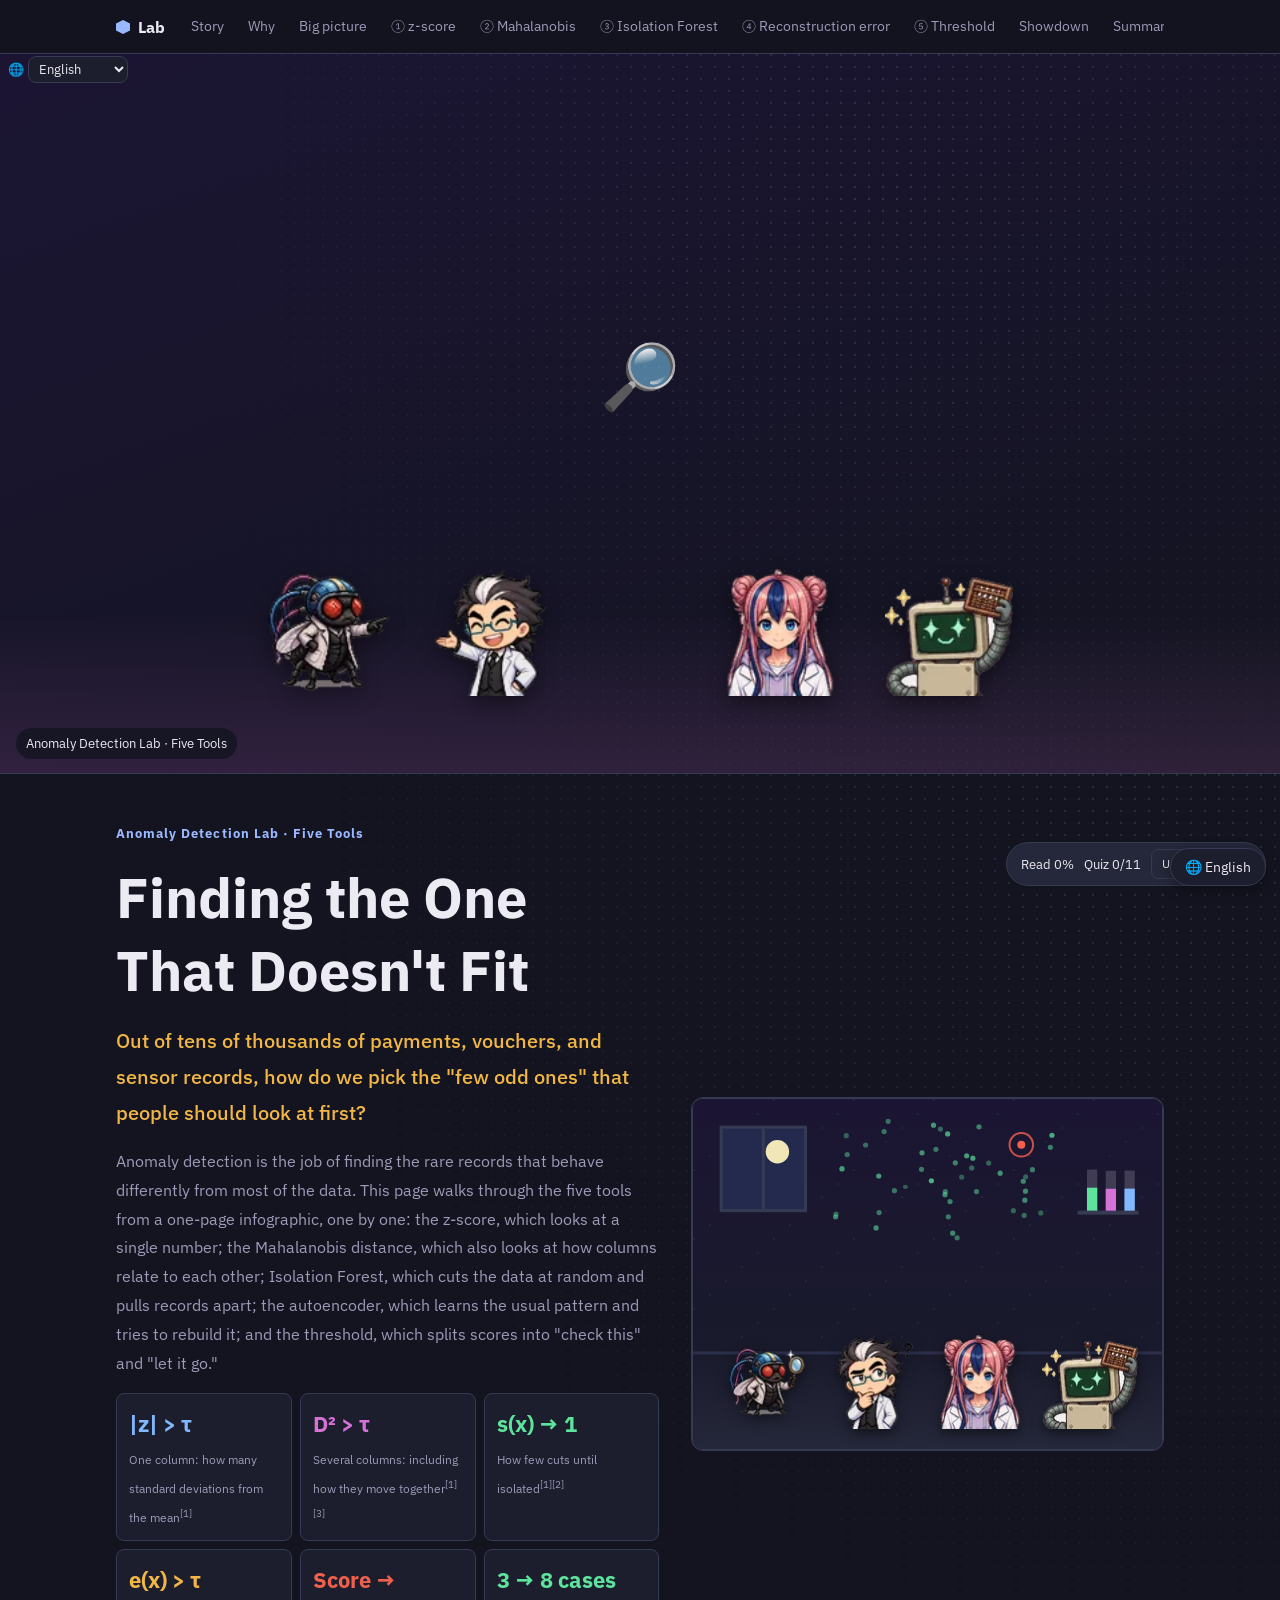
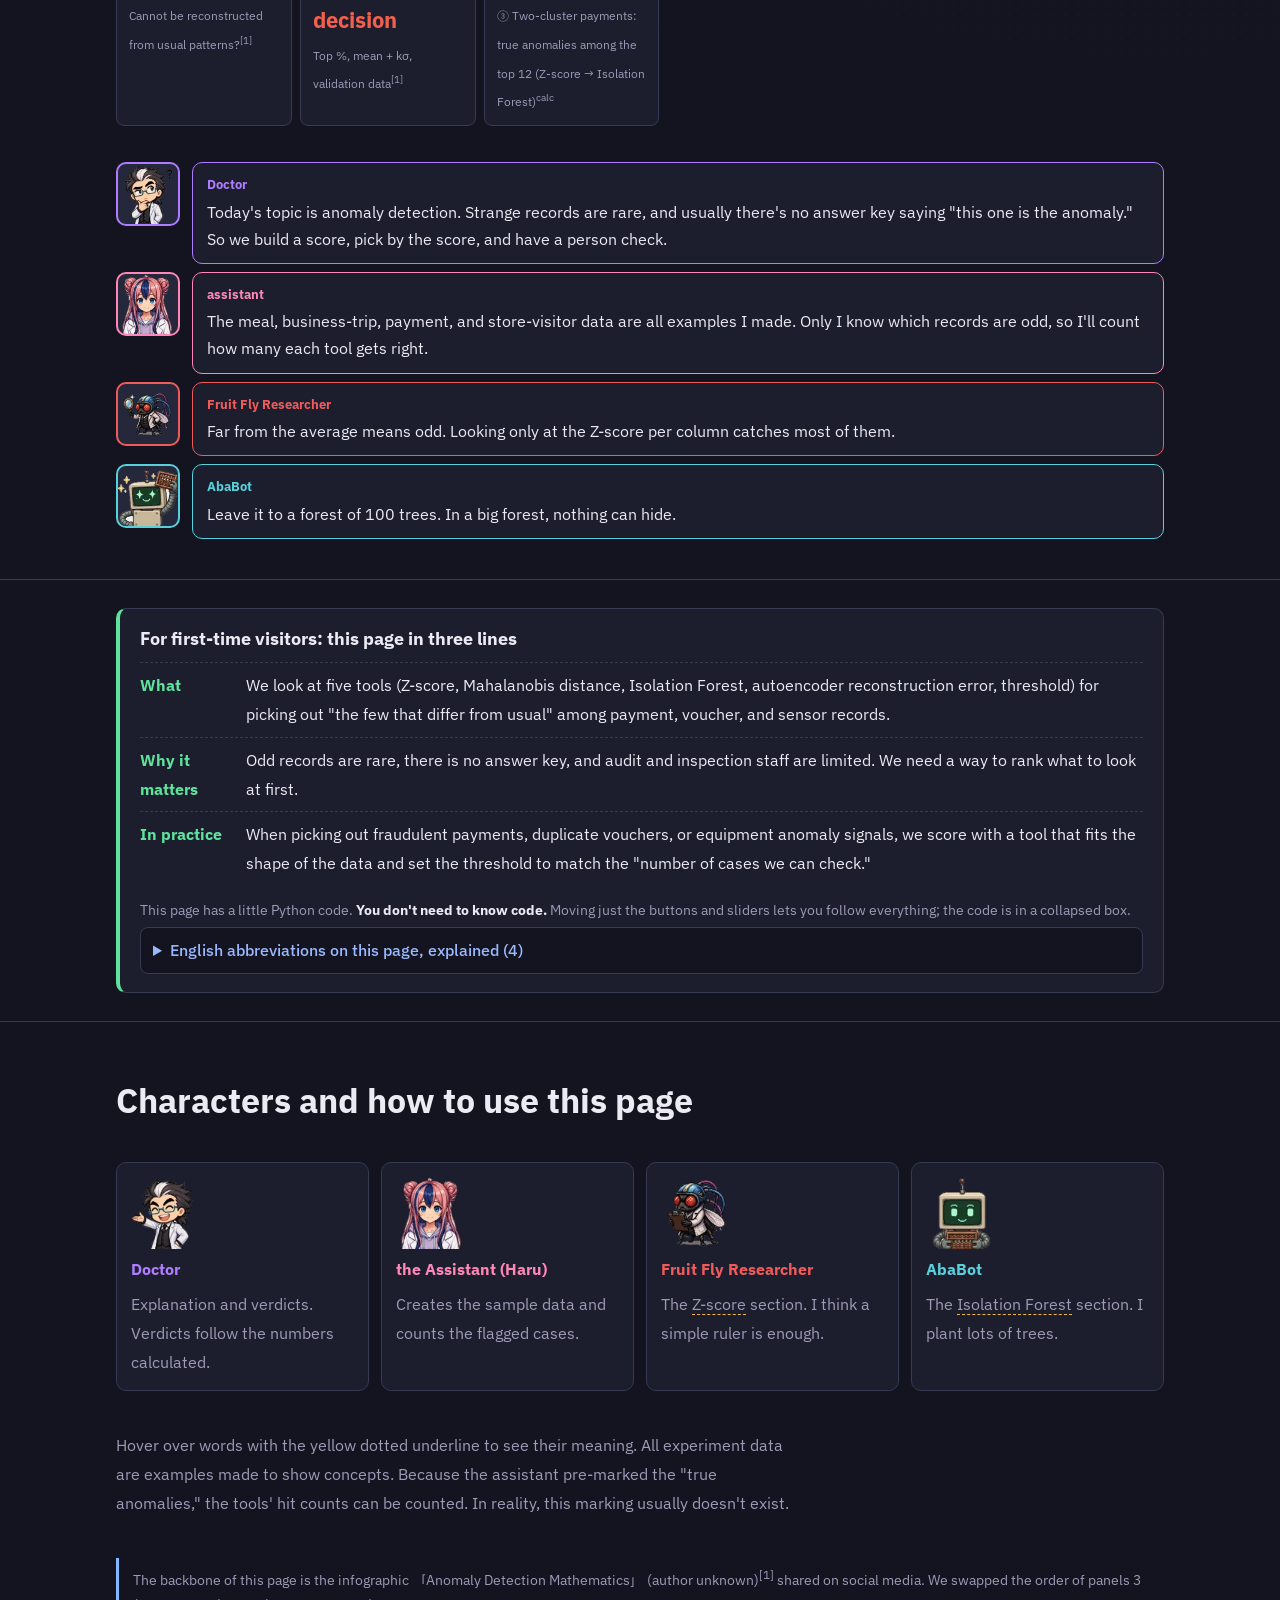
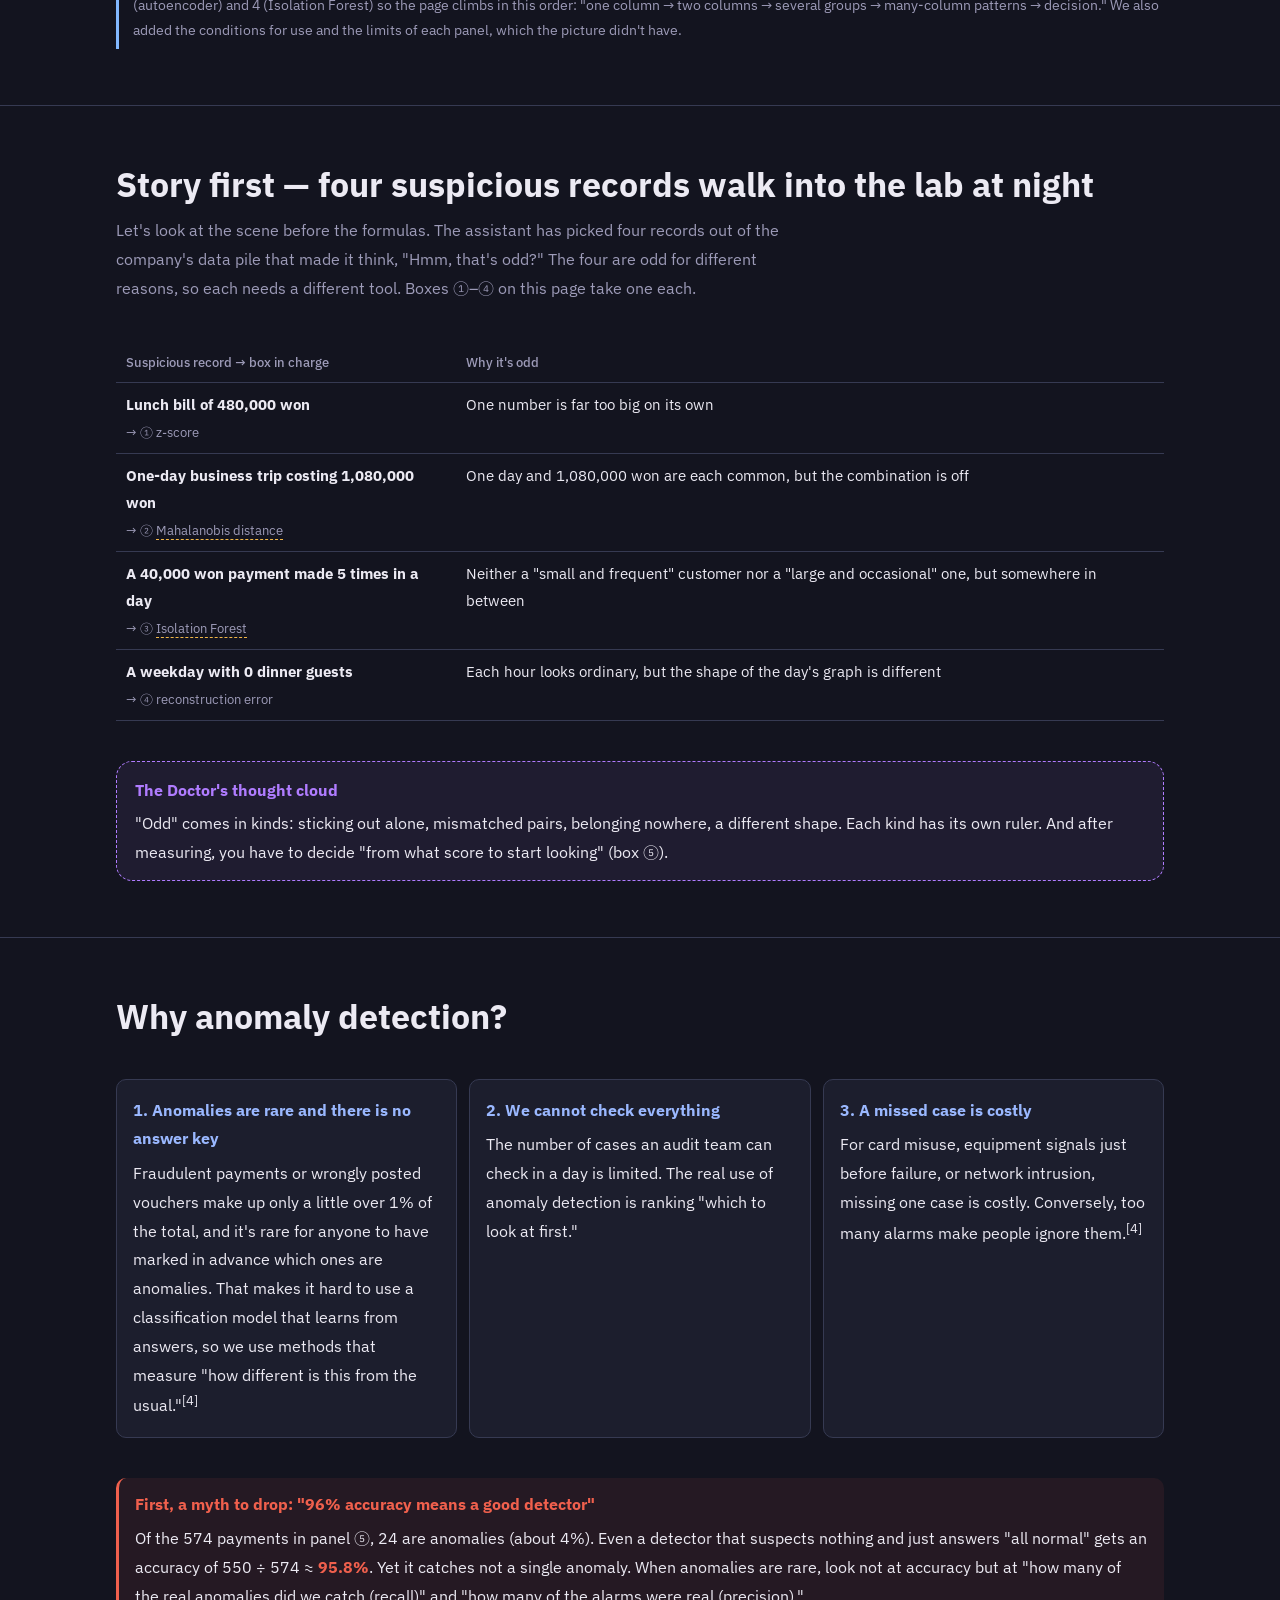
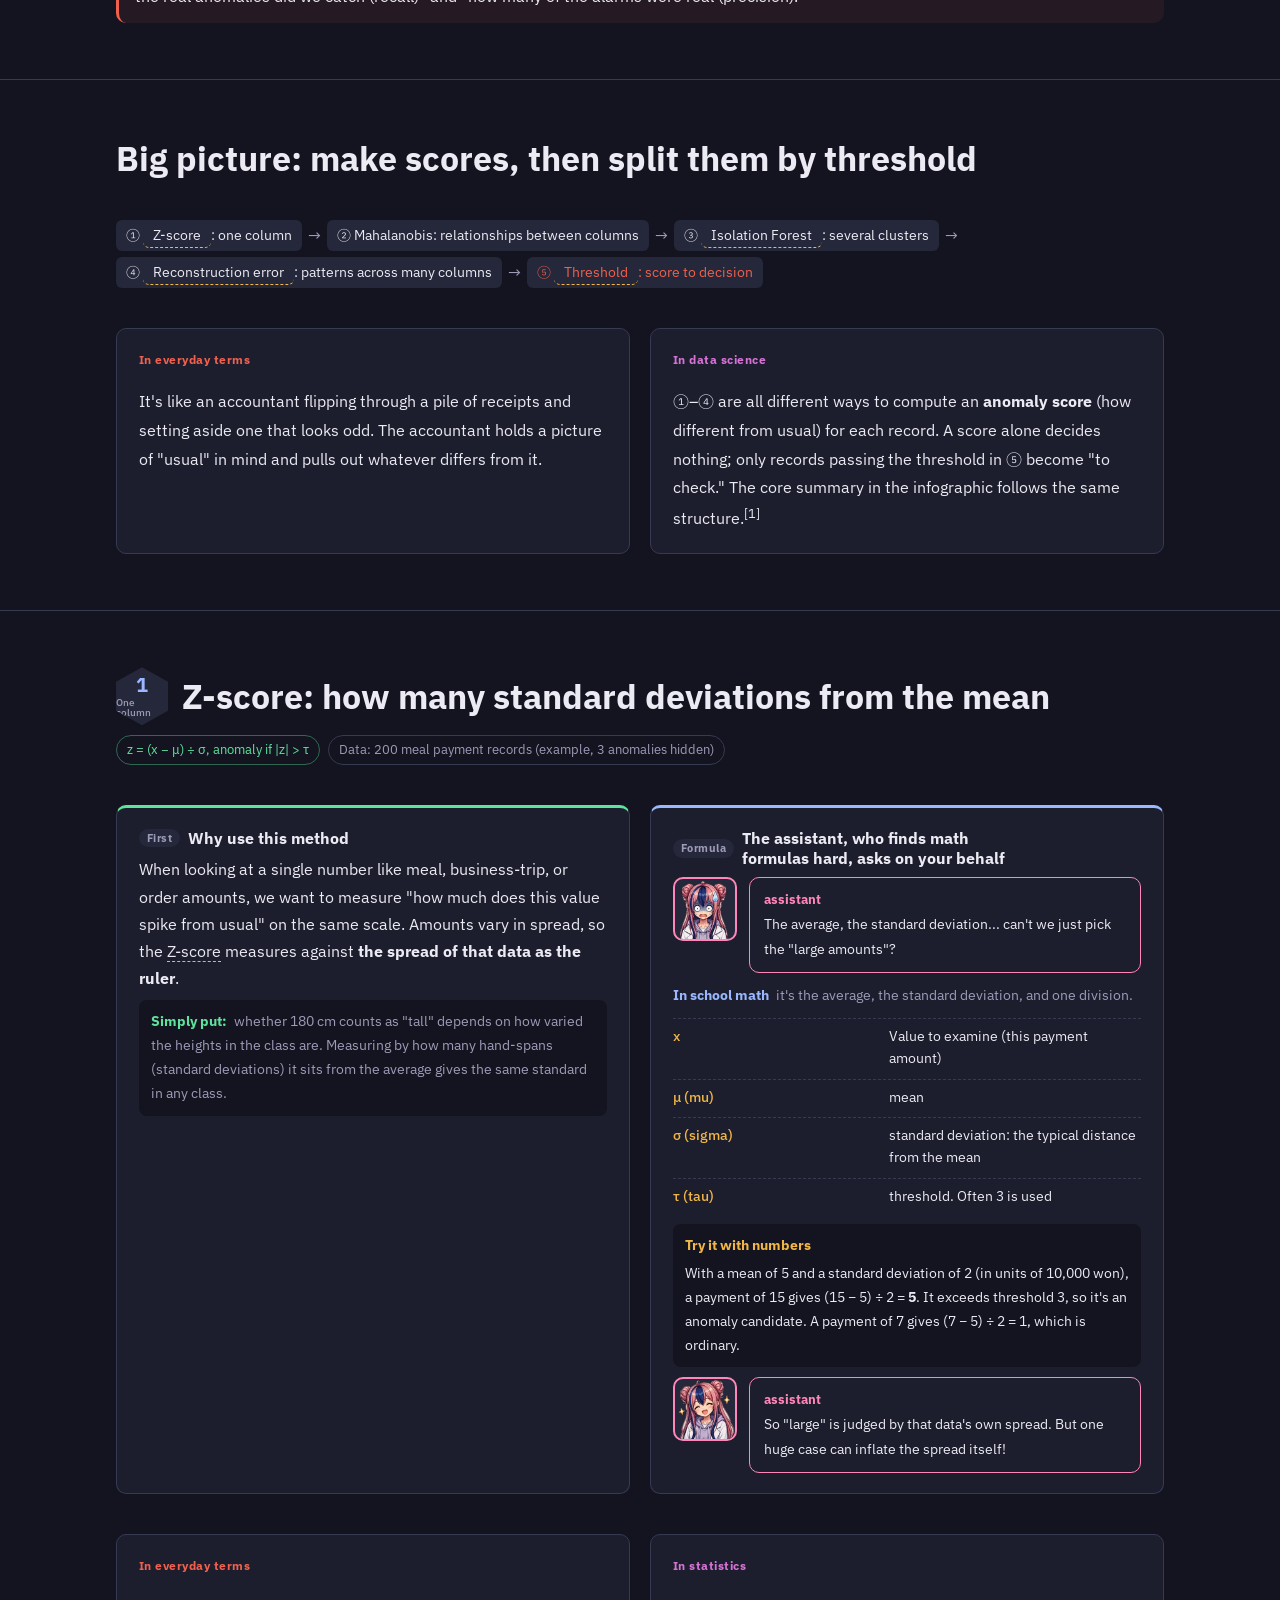
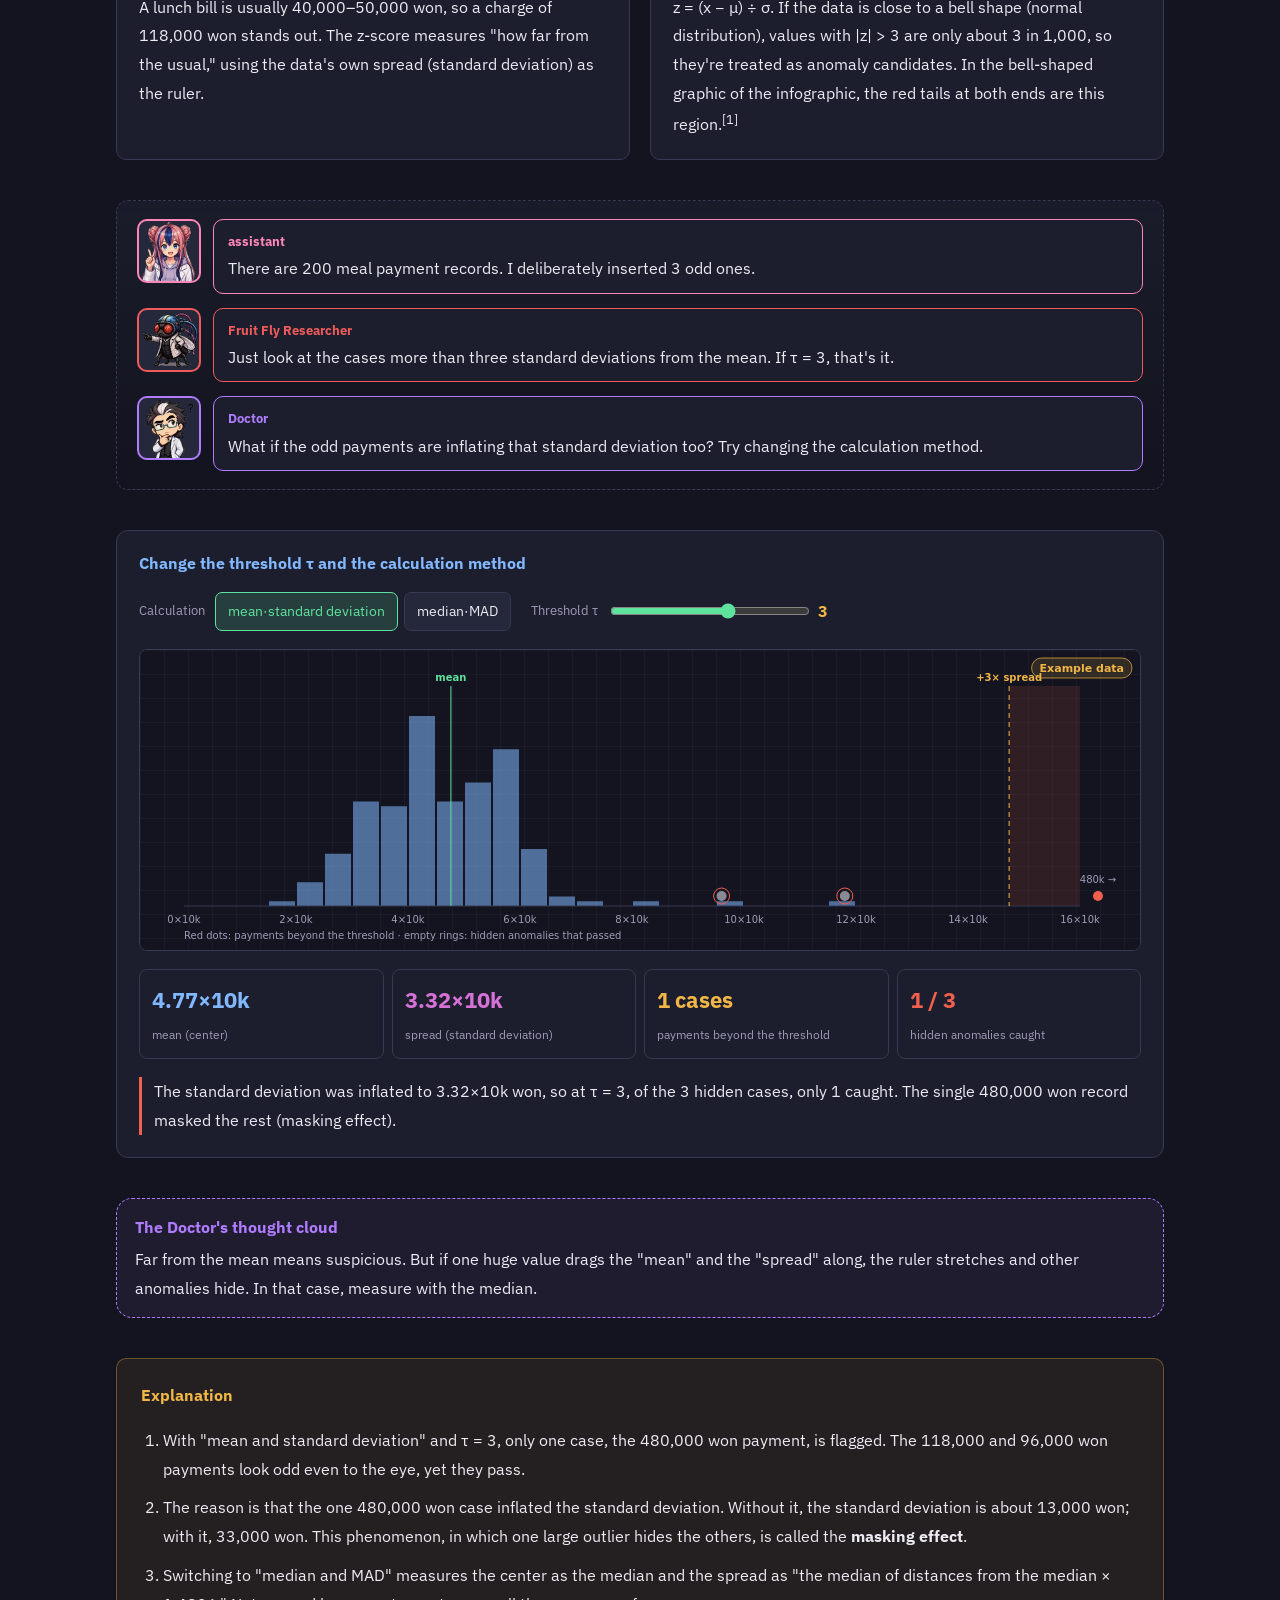
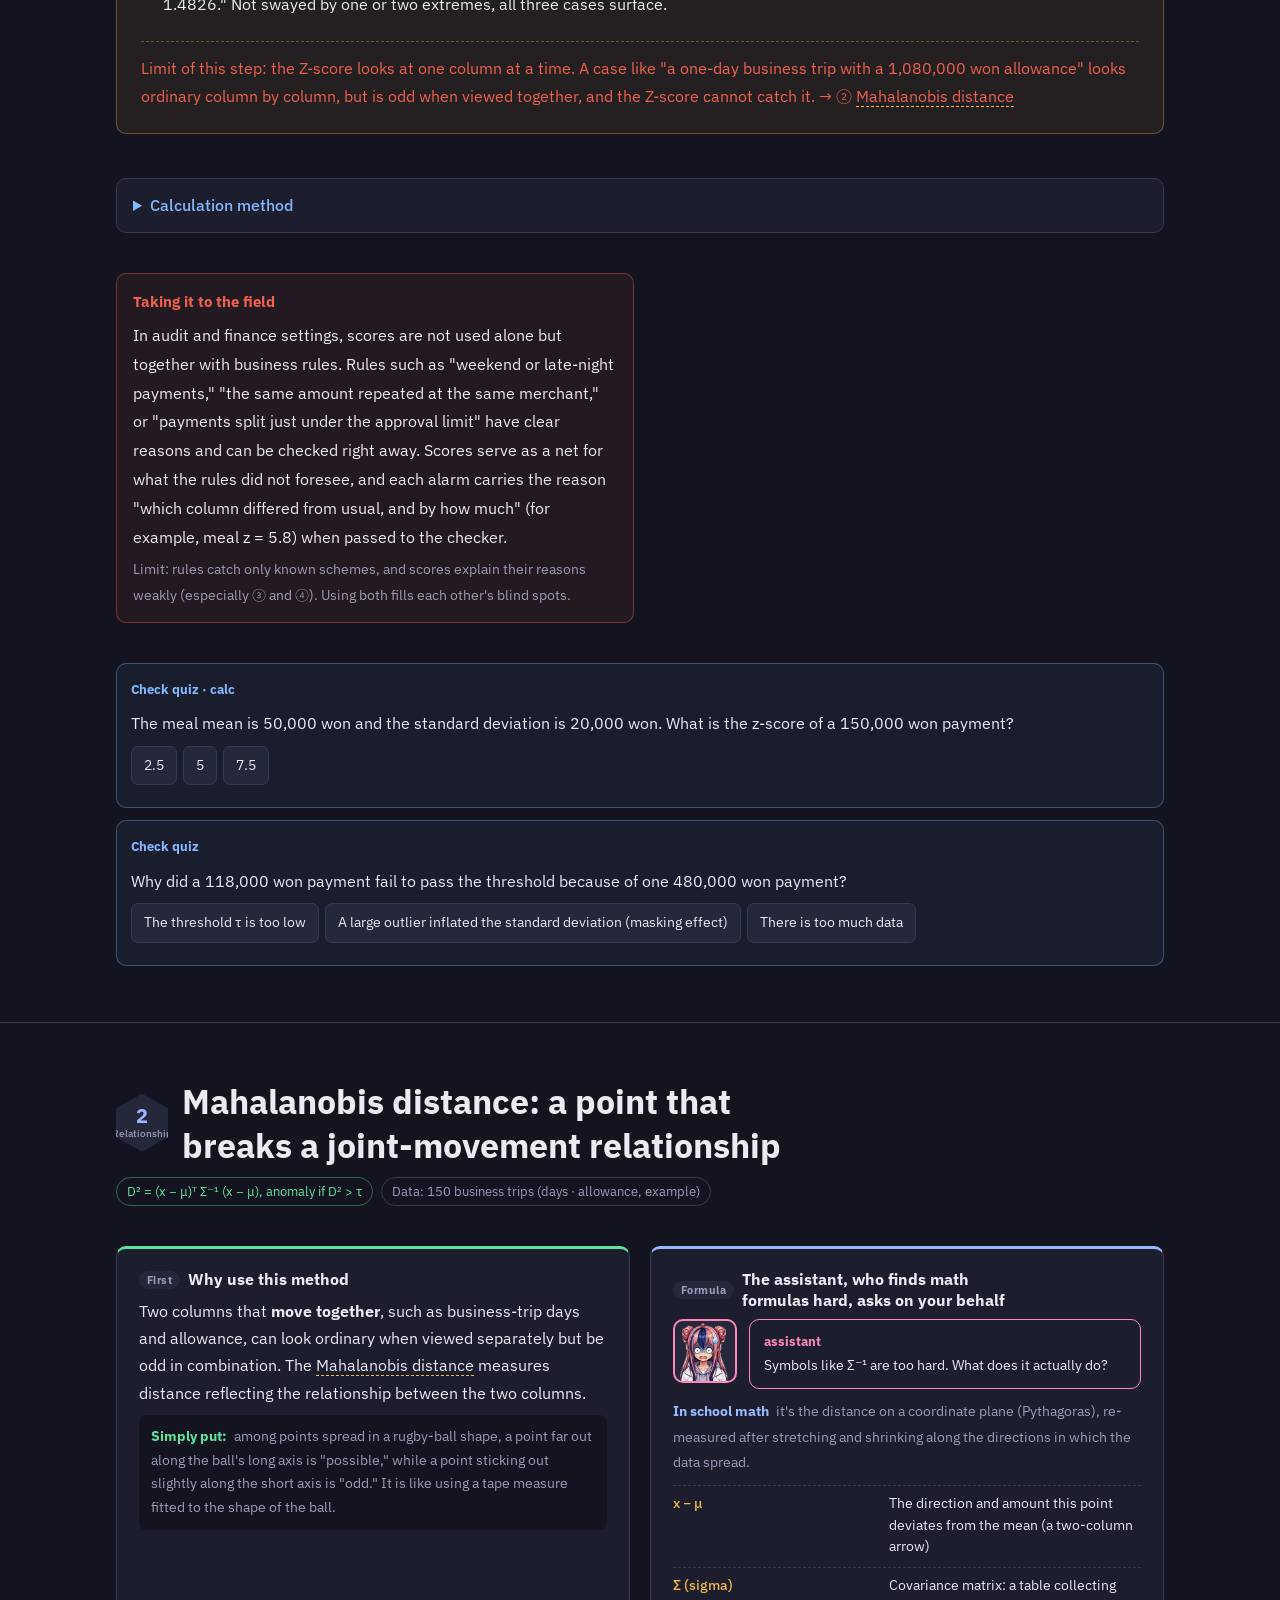
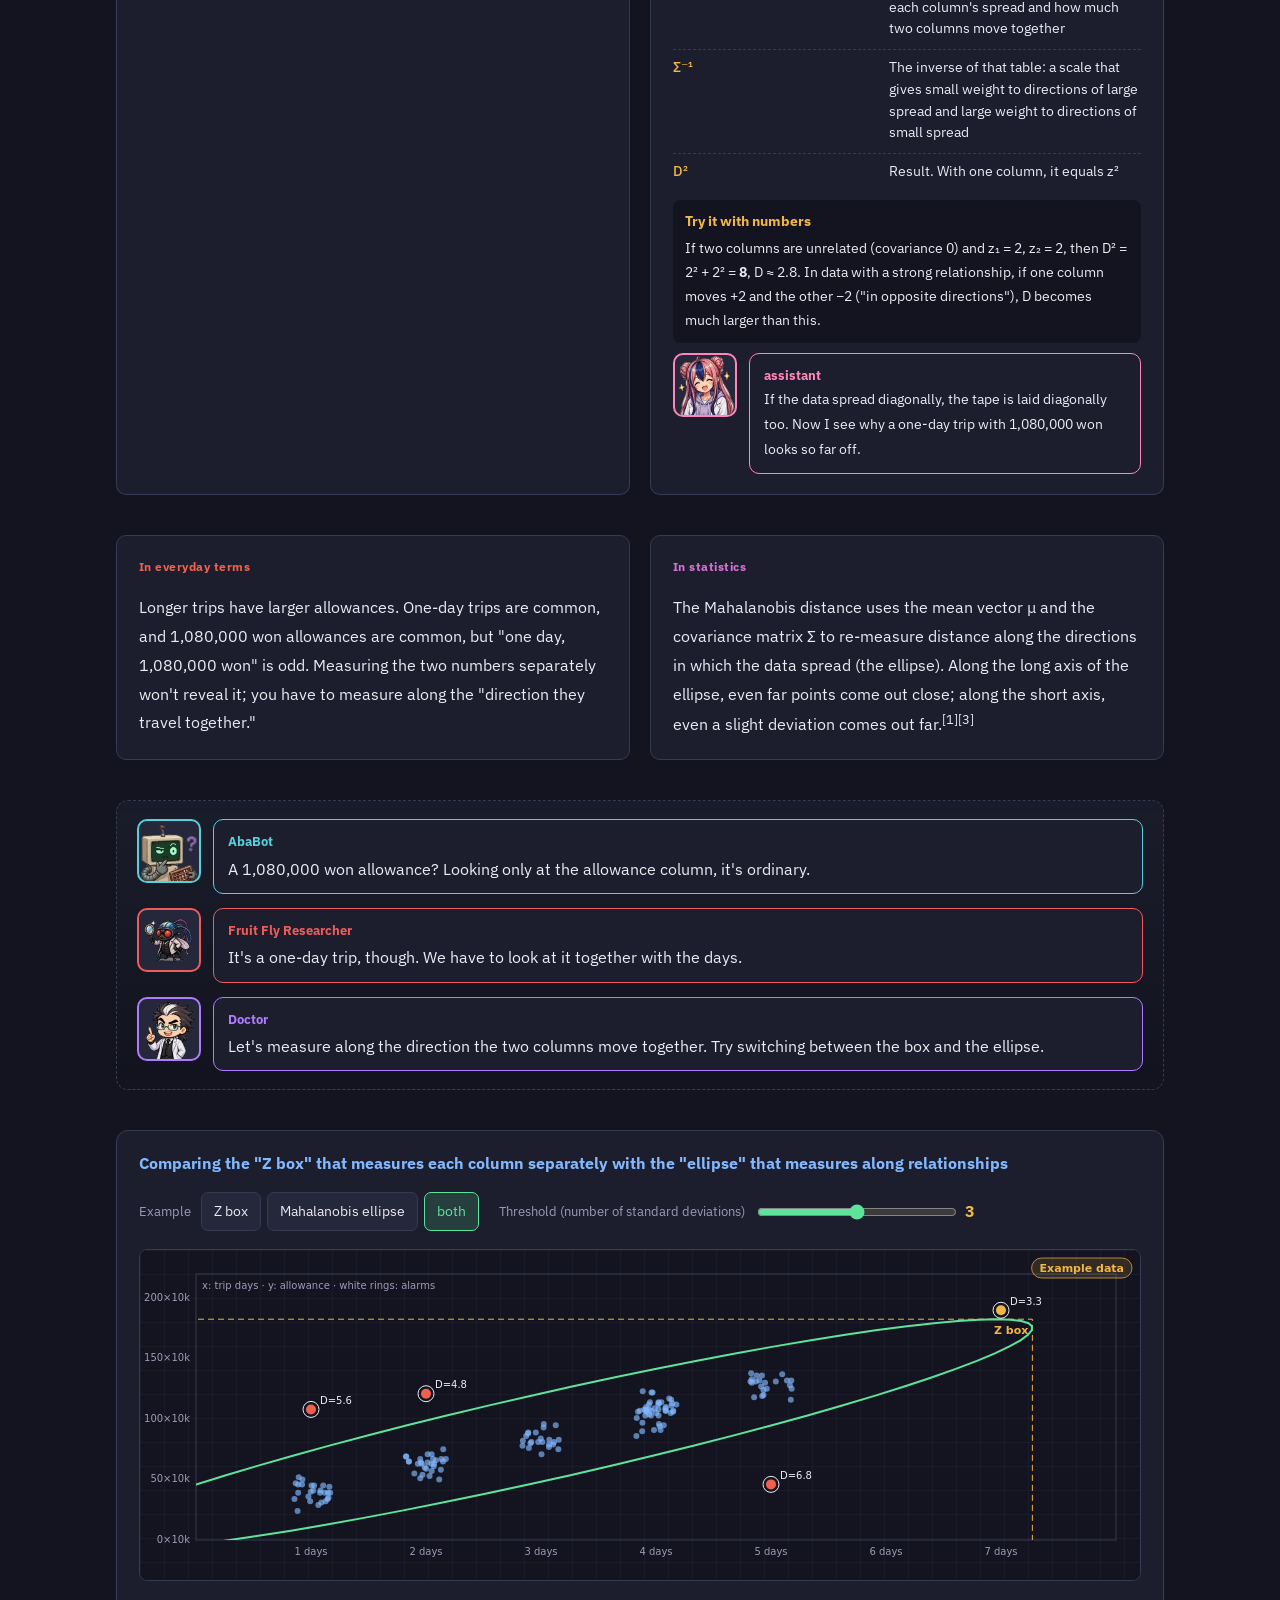
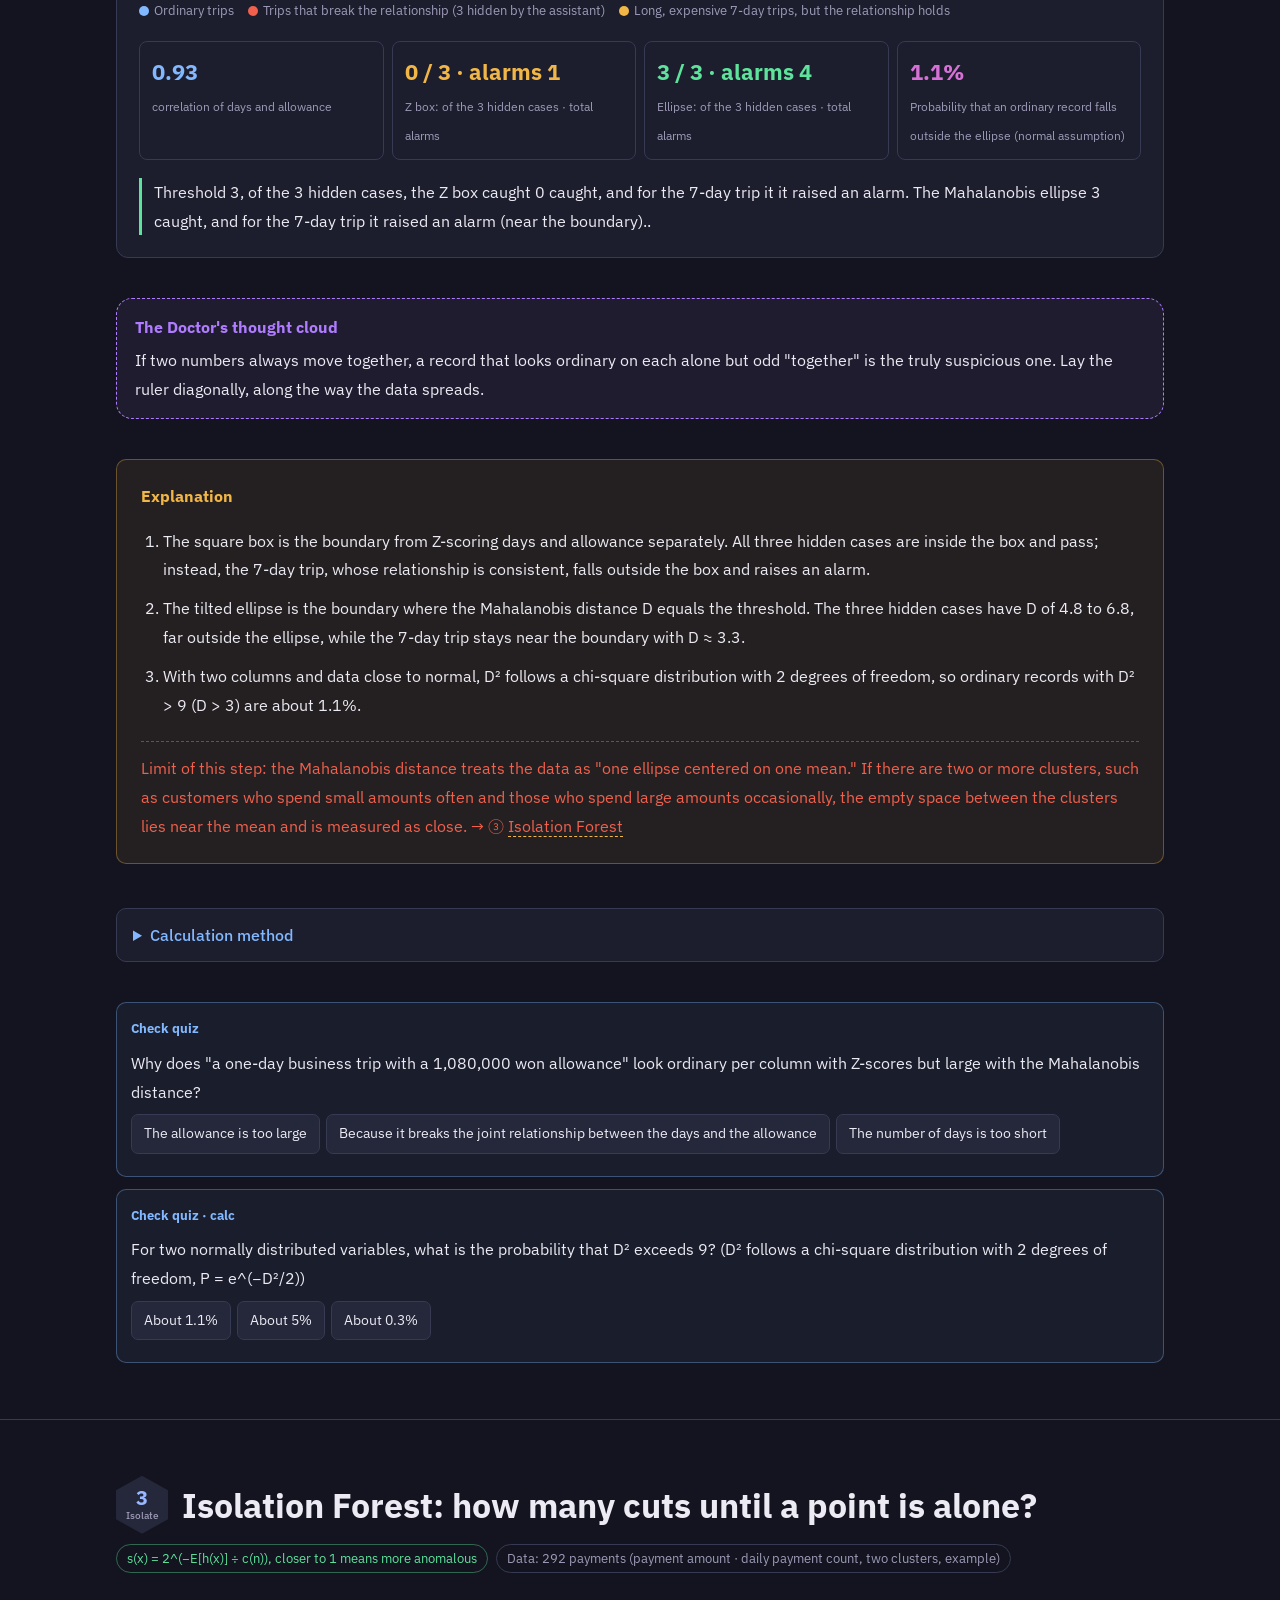
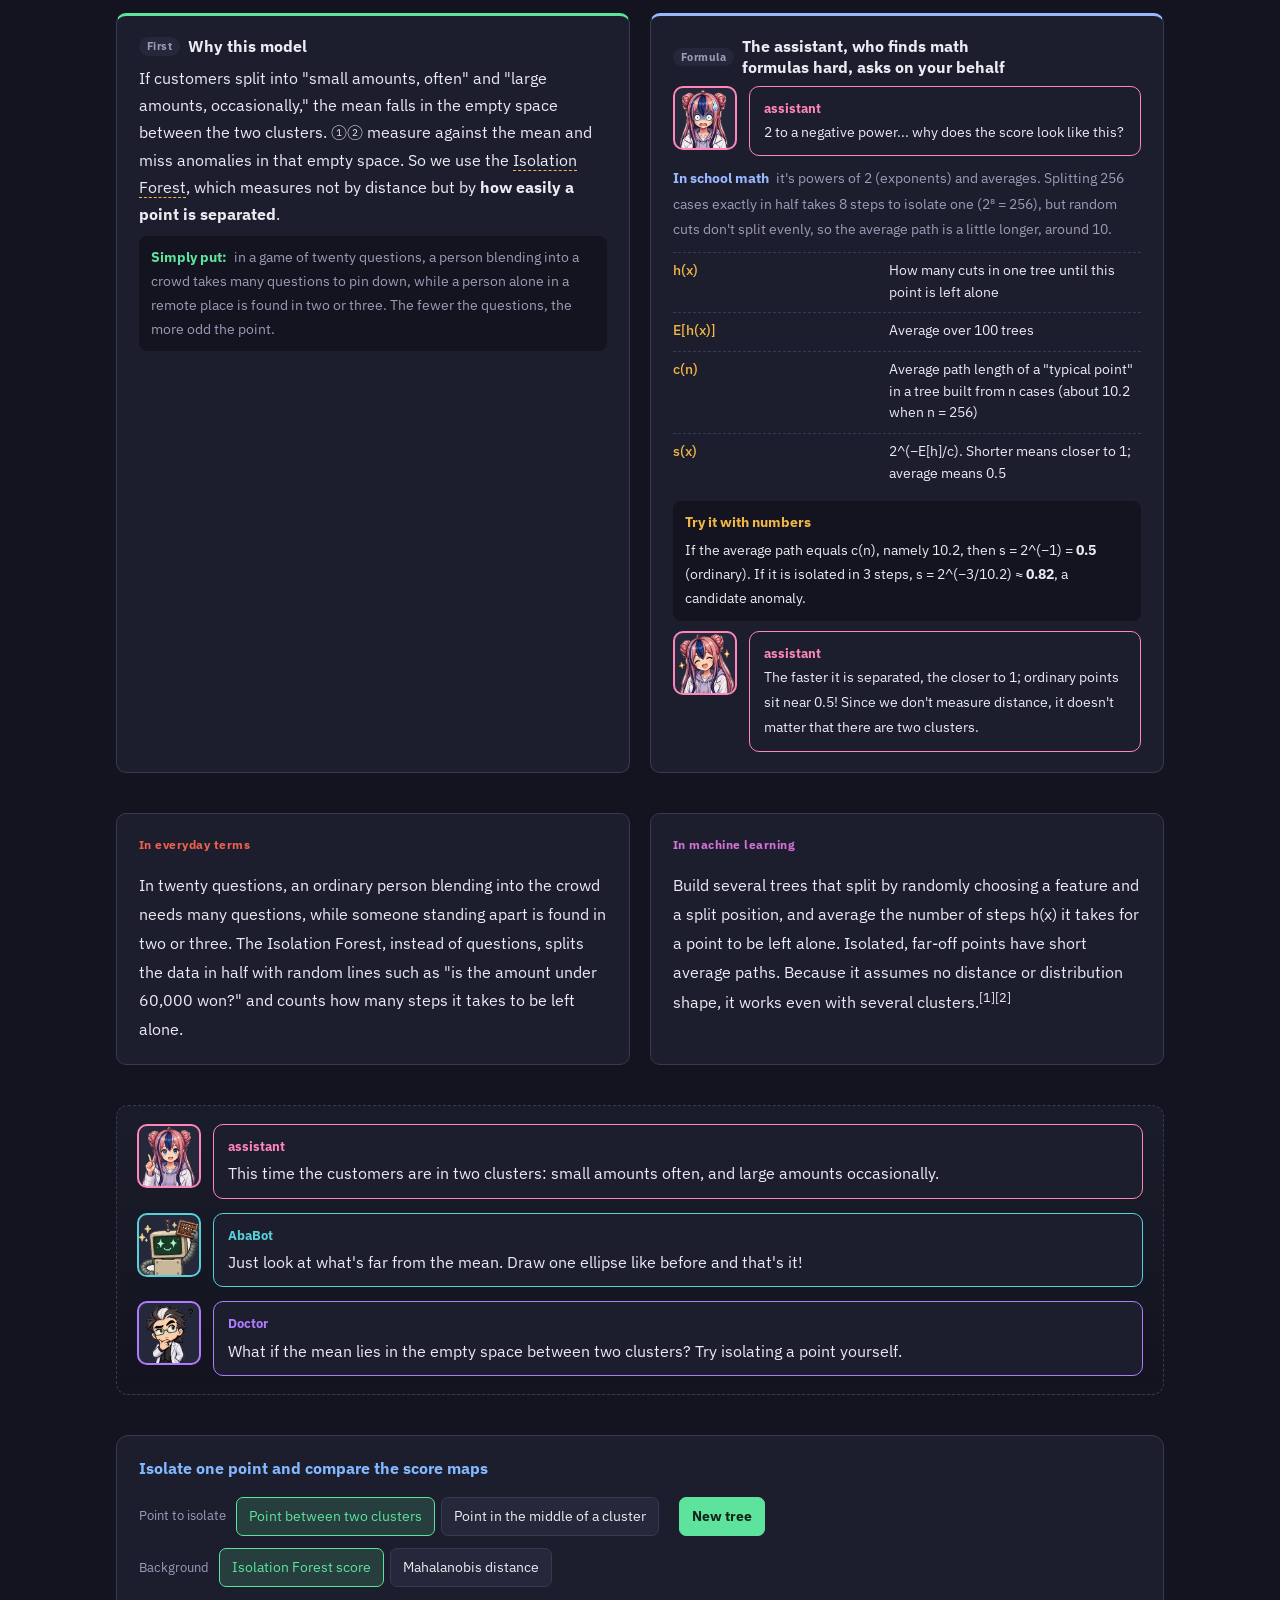
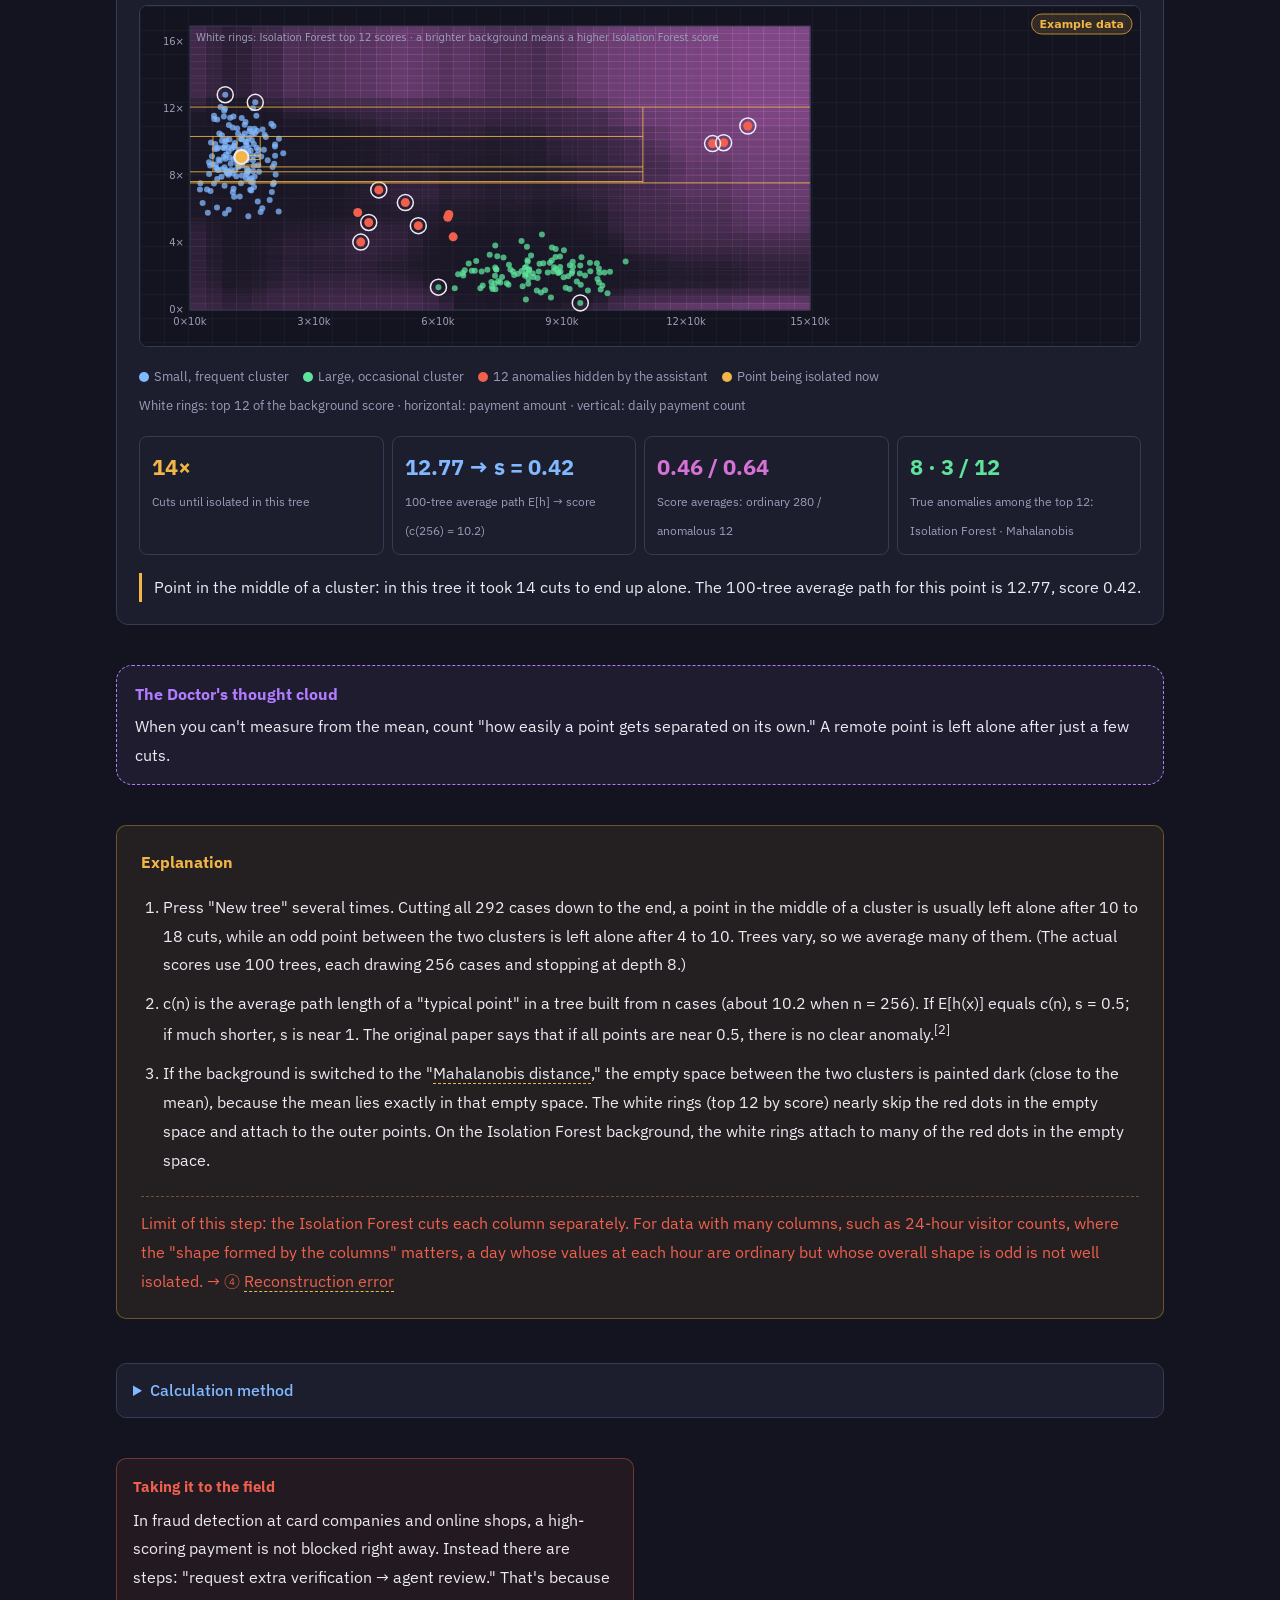
==== commit 77af1e3c: "연구실 스킬 1.12 적용: 표지 현황 목록(cover_manifest.json, 18-16), 캐릭터 팩 1.4(@86d04ac) 기준 재빌드, 핵심 용어 밑줄 12개로(11-2" ====
--- a/index.html
+++ b/index.html
@@ -782,12 +782,12 @@
   <div class="serieslinks"><a href="#hero"><small>↑ 처음으로</small>평소와 다른 한 건 찾기</a><a href="https://adminmrobo.github.io/my_article_04_adversarial_finance_attack/01_adversarial_finance.html" target="_blank" rel="noopener"><small>함께 읽기 →</small>적대적 데이터와 금융 이상 탐지</a></div>
   <div><h3>출처</h3><ol style="margin:0;padding-left:20px"><li>[1] 「Anomaly Detection Mathematics」 인포그래픽 (작성자 미상, 소셜미디어 게시물, 2026-11 사용자 제공). — 여섯 칸(Z 점수, 마할라노비스 거리, 복원 오차, 고립 기반 점수, 문턱값, 파이썬 코드)과 핵심 정리의 구성·수식을 이 페이지의 뼈대로 삼음.</li><li>[2] Liu, F. T., Ting, K. M., &amp; Zhou, Z.-H. (2008). Isolation Forest. <i>Proceedings of the 8th IEEE International Conference on Data Mining (ICDM 2008)</i>, 413–422. <a href="https://doi.org/10.1109/ICDM.2008.17" target="_blank" rel="noopener">doi:10.1109/ICDM.2008.17</a> — 점수 s(x) = 2^(−E[h(x)]/c(n)), c(n), 표본 크기 256, 나무 100그루.</li><li>[3] Mahalanobis, P. C. (1936). On the generalised distance in statistics. <i>Proceedings of the National Institute of Sciences of India</i>, 2(1), 49–55.</li><li>[4] Chandola, V., Banerjee, A., &amp; Kumar, V. (2009). Anomaly detection: A survey. <i>ACM Computing Surveys</i>, 41(3), Article 15. <a href="https://doi.org/10.1145/1541880.1541882" target="_blank" rel="noopener">doi:10.1145/1541880.1541882</a></li><li>[5] Baldi, P., &amp; Hornik, K. (1989). Neural networks and principal component analysis: Learning from examples without local minima. <i>Neural Networks</i>, 2(1), 53–58. <a href="https://doi.org/10.1016/0893-6080(89)90014-2" target="_blank" rel="noopener">doi:10.1016/0893-6080(89)90014-2</a> — 직선(선형) 오토인코더는 주성분 분석과 같은 공간을 배운다.</li><li>[6] scikit-learn 문서: <a href="https://scikit-learn.org/stable/modules/generated/sklearn.ensemble.IsolationForest.html" target="_blank" rel="noopener">IsolationForest</a> (2026-11-10 확인, 1.5판 기준 문구) — score_samples는 원 논문 점수의 반대 부호(낮을수록 이상), fit_predict는 이상 −1·정상 1, contamination 기본값 "auto".</li><li>[7] 함께 읽기: 안상선 (2024). 금융 분야의 이상탐지 모델 보안을 위한 통계 기반의 적대적 데이터 대응 방안 — 실증적 분석과 시뮬레이션 결과. <i>미래사회</i>, 15(3), 147–166. <a href="https://doi.org/10.22987/jifso.2024.15.3.147" target="_blank" rel="noopener">doi:10.22987/jifso.2024.15.3.147</a> · 연구실 해설: <a href="https://adminmrobo.github.io/my_article_04_adversarial_finance_attack/01_adversarial_finance.html" target="_blank" rel="noopener">적대적 데이터와 금융 이상 탐지</a></li></ol></div>
   <div><h3>예시값·설명용 모형인 것</h3><ul style="margin:0;padding-left:20px"><li>①칸 식대 결제 200건, ②칸 출장 150건, ③칸 결제 292건, ④칸 매장 방문객 146일, ⑤칸 결제 574건, 대결의 결제 292건은 모두 설명용 예시 데이터입니다. 실제 회사·카드사의 데이터가 아닙니다.</li><li>③칸·⑤칸·대결의 고립 숲은 브라우저에서 원 논문 방식대로 직접 만든 것입니다(나무 100그루, 나무마다 256건을 중복 없이 뽑음, 깊이 제한 8). scikit-learn과 난수가 달라 점수가 조금 다릅니다.</li><li>④칸의 오토인코더는 "직선 오토인코더"로, 주성분 분석과 같은 답을 냅니다[5]. 실제 현장의 오토인코더는 곡선(비선형) 층을 쓰는 신경망인 경우가 많습니다.</li><li>⑤칸의 점검 비용(1건 2만 원)과 놓친 이상의 손실(기본 60만 원)은 예시값입니다.</li></ul></div>
-  <p>글 · 안상선 (<a href="https://www.ahnboat.xyz" target="_blank" rel="noopener">www.ahnboat.xyz</a>) · (주)M-Robo 대표 · 이상 탐지 연구실 다섯 도구 · v1.1 · 2026-11-09<br>이 페이지는 소셜미디어에 공유된 인포그래픽 「Anomaly Detection Mathematics」(작성자 미상)의 여섯 칸을 연구실 해설 형식으로 다시 쓴 독립 해설입니다. 인포그래픽의 3번(오토인코더)과 4번(고립 숲) 순서를 바꾸고, 각 칸의 쓰는 조건과 한계를 덧붙였습니다. 수식은 원 논문과 scikit-learn 문서로 확인했습니다.<br>캐릭터: 박사 · 조수(하루) · 초파리 연구원 · 주판봇 — 캐릭터 이름·설정·그림의 저작권은 안상선(개인)에게 있으며 허락 없이 쓸 수 없습니다. 그림: 캐릭터 팩 (fruitfly-lab-expressions @ 5269662).</p>
+  <p>글 · 안상선 (<a href="https://www.ahnboat.xyz" target="_blank" rel="noopener">www.ahnboat.xyz</a>) · (주)M-Robo 대표 · 이상 탐지 연구실 다섯 도구 · v1.1 · 2026-11-09<br>이 페이지는 소셜미디어에 공유된 인포그래픽 「Anomaly Detection Mathematics」(작성자 미상)의 여섯 칸을 연구실 해설 형식으로 다시 쓴 독립 해설입니다. 인포그래픽의 3번(오토인코더)과 4번(고립 숲) 순서를 바꾸고, 각 칸의 쓰는 조건과 한계를 덧붙였습니다. 수식은 원 논문과 scikit-learn 문서로 확인했습니다.<br>캐릭터: 박사 · 조수(하루) · 초파리 연구원 · 주판봇 — 캐릭터 이름·설정·그림의 저작권은 안상선(개인)에게 있으며 허락 없이 쓸 수 없습니다. 그림: 캐릭터 팩 (fruitfly-lab-expressions @ 86d04ac).</p>
 </div></footer>
 
 <div id="study" aria-live="polite"><span id="stRead">읽은 곳 0%</span><span id="stQuiz">퀴즈 0/0</span><button class="bt" type="button" id="stGloss">밑줄: 핵심</button></div>
 <script>
-/* 캐릭터 팩 https://github.com/adminmrobo/fruitfly-lab-expressions @ 5269662, 96px, 26장, 120.5 KB */
+/* 캐릭터 팩 https://github.com/adminmrobo/fruitfly-lab-expressions @ 86d04ac, 96px, 26장, 120.5 KB */
 var SPRITE={"asst_e12":"[data-uri]","asst_e07":"[data-uri]","asst_e24":"[data-uri]","asst_e13":"[data-uri]","asst_e01":"[data-uri]","doc_e07":"[data-uri]","doc_e08":"[data-uri]","doc_e10":"[data-uri]","doc_e16":"[data-uri]","doc_e09":"[data-uri]","fly_e16":"[data-uri]","fly_e10":"[data-uri]","fly_e13":"[data-uri]","fly_e21":"[data-uri]","fly_e07":"[data-uri]","fly_e08":"[data-uri]","fly_e09":"[data-uri]","robo_e14":"[data-uri]","robo_e09":"[data-uri]","robo_e16":"[data-uri]","robo_e12":"[data-uri]","robo_e18":"[data-uri]","robo_e20":"[data-uri]","robo_e13":"[data-uri]","robo_e04":"[data-uri]","doc_e13":"[data-uri]"};
 var SPRITE_ALIAS={"asst_firm": "asst_e12", "asst_report": "asst_e07", "asst_shock": "asst_e24", "asst_smile": "asst_e13", "asst_spark": "asst_e01", "doc_board": "doc_e07", "doc_front": "doc_e08", "doc_judge": "doc_e10", "doc_magic": "doc_e16", "doc_think": "doc_e09", "fly_arms": "fly_e16", "fly_clip": "fly_e10", "fly_coffee": "fly_e13", "fly_cry": "fly_e21", "fly_magnify": "fly_e07", "fly_point": "fly_e08", "fly_type": "fly_e09", "robo_blush": "robo_e14", "robo_calc": "robo_e09", "robo_coin": "robo_e16", "robo_happy": "robo_e12", "robo_meh": "robo_e18", "robo_sigh": "robo_e20", "robo_smile": "robo_e13", "robo_wow": "robo_e04"};
 var SPRITE_FACING={"asst_e07": "left", "doc_e07": "left", "doc_e08": "left", "fly_e10": "left", "fly_e13": "left", "fly_e07": "left", "fly_e08": "left", "fly_e09": "left"};
@@ -1088,7 +1088,7 @@
 (function(){
 "use strict";
 var GL={"이상 탐지":["이상 탐지","개념","대부분의 데이터와 다르게 움직이는 드문 데이터를 찾아내는 일. 사기 결제·설비 고장·전표 오류 찾기에 쓴다."],"이상 점수":["이상 점수","개념","한 건이 얼마나 \"평소와 다른지\"를 숫자 하나로 나타낸 것. 도구마다 계산법이 다르다."],"Z 점수":["Z 점수","통계","(값 − 평균) ÷ 표준편차. 평균에서 표준편차 몇 개만큼 떨어졌는지."],"표준편차":["표준편차","통계","값들이 평균에서 평균적으로 얼마나 퍼져 있는지 나타내는 숫자."],"중앙값":["중앙값","통계","값을 크기순으로 줄 세웠을 때 한가운데 값. 극단값에 덜 흔들린다."],"가림 효과":["가림 효과","함정","아주 큰 이상치가 평균과 표준편차를 부풀려, 다른 이상치를 평범해 보이게 하는 현상."],"마할라노비스 거리":["마할라노비스 거리","통계","변수끼리 함께 움직이는 관계(공분산)를 반영해 잰 거리. 관계를 깨는 점이 멀게 나온다."],"공분산":["공분산","통계","두 변수가 함께 커지고 작아지는 정도. 표로 모은 것이 공분산 행렬 Σ."],"고립 숲":["고립 숲(Isolation Forest)","머신러닝","무작위로 선을 그어 한 점을 따로 떼어 내기까지 걸리는 횟수로 이상을 재는 방법. 빨리 떨어지면 이상."],"경로 길이":["경로 길이 h(x)","고립 숲","나무의 뿌리에서 그 점이 혼자 남는 칸까지 내려간 단계 수."],"오토인코더":["오토인코더","딥러닝","입력을 좁은 병목으로 줄였다가 다시 펼쳐 원래대로 복원하도록 배우는 신경망."],"복원 오차":["복원 오차","딥러닝","원래 값과 복원한 값의 차이를 제곱해 더한 것. 크면 평소 패턴과 다르다는 뜻."],"병목":["병목","딥러닝","오토인코더 가운데의 좁은 층. 몇 개의 숫자로 요약할지를 정한다."],"문턱값":["문턱값 τ(타우)","결정","이상 점수가 이 값을 넘으면 \"이상\"으로 표시하는 경계선."],"오경보":["오경보","평가","정상인데 이상으로 표시한 경우(거짓 양성)."],"재현율":["재현율","평가","실제 이상 가운데 잡아낸 비율."],"정밀도":["정밀도","평가","이상으로 표시한 것 가운데 진짜 이상의 비율."]};
-var CORE=["이상 탐지","이상 점수","Z 점수","표준편차","중앙값","가림 효과","마할라노비스 거리","공분산","고립 숲","경로 길이","오토인코더","복원 오차","병목","문턱값","오경보","재현율","정밀도"];
+var CORE=["이상 탐지","이상 점수","Z 점수","표준편차","가림 효과","마할라노비스 거리","고립 숲","경로 길이","오토인코더","복원 오차","문턱값","재현율"];
 var QZ={"lv1":[{"id":"q1","q":"식대 평균이 5만 원, 표준편차가 2만 원일 때 15만 원 결제의 Z 점수는?","o":["2.5","5","7.5"],"a":1,"why":"(15 − 5) ÷ 2 = 5. 평균에서 표준편차 다섯 개만큼 떨어졌습니다.","hint":"(값 − 평균) ÷ 표준편차","calc":true},{"id":"q2","q":"48만 원짜리 결제 한 건 때문에 11.8만 원 결제가 문턱을 못 넘은 이유는?","o":["문턱 τ가 너무 낮아서","큰 이상치가 표준편차를 부풀려서(가림 효과)","데이터가 너무 많아서"],"a":1,"why":"48만 원 한 건이 표준편차를 약 1.3만 원에서 3.3만 원으로 키웠습니다. 중앙값·MAD로 바꾸면 세 건이 모두 드러납니다.","hint":"①칸 \"중앙값·MAD\" 버튼."}],"lv2":[{"id":"q3","q":"\"출장 1일에 출장비 108만 원\"이 칸마다 Z 점수로는 평범한데 마할라노비스 거리로는 큰 이유는?","o":["출장비가 너무 커서","일수와 출장비가 함께 움직이는 관계를 깨서","일수가 너무 짧아서"],"a":1,"why":"하루 출장도, 108만 원 출장비도 따로 보면 흔합니다. \"하루인데 108만 원\"이라는 조합이 드뭅니다.","hint":"②칸 타원과 상자."},{"id":"q4","q":"변수 두 개가 정규분포를 따를 때 D² 가 9를 넘을 확률은? (D² 는 자유도 2인 카이제곱 분포, P = e^(−D²/2))","o":["약 1.1%","약 5%","약 0.3%"],"a":0,"why":"e^(−4.5) ≈ 0.011. 변수 한 개일 때 |z| > 3의 확률(약 0.3%)보다 큽니다. 변수가 늘면 같은 문턱에서 걸리는 비율이 달라집니다.","hint":"e^(−9/2)","calc":true}],"lv3":[{"id":"q5","q":"고립 숲에서 이상한 점의 평균 경로 길이 E[h(x)]는 보통?","o":["길다 — 깊이 숨어 있어서","짧다 — 몇 번만 잘라도 혼자 남아서","정상 점과 같다"],"a":1,"why":"드물고 동떨어진 점은 무작위 선 몇 번에 떨어져 나갑니다. 경로가 짧을수록 s(x)가 1에 가깝습니다.","hint":"③칸 \"새 나무 한 그루\"."},{"id":"q6","q":"E[h(x)] = c(n)이면 s(x) = 2^(−E[h(x)]/c(n))은?","o":["0","0.5","1"],"a":1,"why":"2^(−1) = 0.5. 평균적인 깊이에서 떨어졌다는 뜻으로, 원 논문은 모든 점이 0.5 근처면 뚜렷한 이상이 없다고 봅니다.","hint":"2의 −1제곱","calc":true}],"lv4":[{"id":"q7","q":"오토인코더가 이상한 날을 찾는 원리는?","o":["이상한 날만 골라 학습한다","평소 패턴으로만 배워서, 처음 보는 패턴은 잘 복원하지 못한다","값이 큰 날을 이상으로 본다"],"a":1,"why":"정상으로 확인한 날로 \"평소 모양\"을 배우면, 다른 모양의 날은 복원 오차가 커집니다.","hint":"④칸 \"정점 뒤바뀜\""},{"id":"q8","q":"병목을 24칸(입력과 같은 크기)으로 넓히면?","o":["이상을 더 잘 찾는다","모든 날을 그대로 베껴 복원 오차가 0이 되어 아무것도 못 찾는다","학습이 빨라진다"],"a":1,"why":"좁혀야 요약이 되고, 요약에 안 맞는 날이 드러납니다. 넓으면 그냥 베낍니다.","hint":"④칸 병목 24"}],"lv5":[{"id":"q9","q":"점수 문턱을 \"상위 1%\"로 정했는데 실제 이상이 4%라면?","o":["경보는 정확하지만 많이 놓친다","오경보가 많아진다","아무 차이 없다"],"a":0,"why":"경보 수를 1%로 묶으면 진짜 이상의 상당수가 문턱 아래에 남습니다(재현율↓).","hint":"⑤칸 상위 p% = 1"},{"id":"q10","q":"검증 데이터에서 F1이 가장 높은 문턱을 골랐다면, 성적은 어디서 재야 할까?","o":["같은 검증 데이터","문턱을 고를 때 쓰지 않은 시험 데이터","전체 데이터"],"a":1,"why":"문턱을 고른 데이터로 채점하면 성적이 부풀려집니다. 이 칸의 숫자는 모두 시험 데이터 287건 기준입니다.","hint":"⑤칸 KPI 아래 설명"},{"id":"q11","q":"scikit-learn IsolationForest의 score_samples 값이 더 낮은 점은?","o":["더 정상","더 이상","판단할 수 없음"],"a":1,"why":"원 논문 점수의 부호를 뒤집어 \"낮을수록 이상\"입니다. fit_predict는 이상 −1, 정상 1을 돌려줍니다[6].","hint":"코드 상자"}]};
 /* 이상 탐지 연구실 — 페이지 스크립트 */
 var $=LAB.$,$$=LAB.$$,C=LAB.C,fitC=LAB.fitC,grid=LAB.grid,stamp=LAB.stamp,txt=LAB.txt,pct=LAB.pct,kpis=LAB.kpis,addMod=LAB.addMod,mean=LAB.mean,sdv=LAB.sd,median=LAB.median;
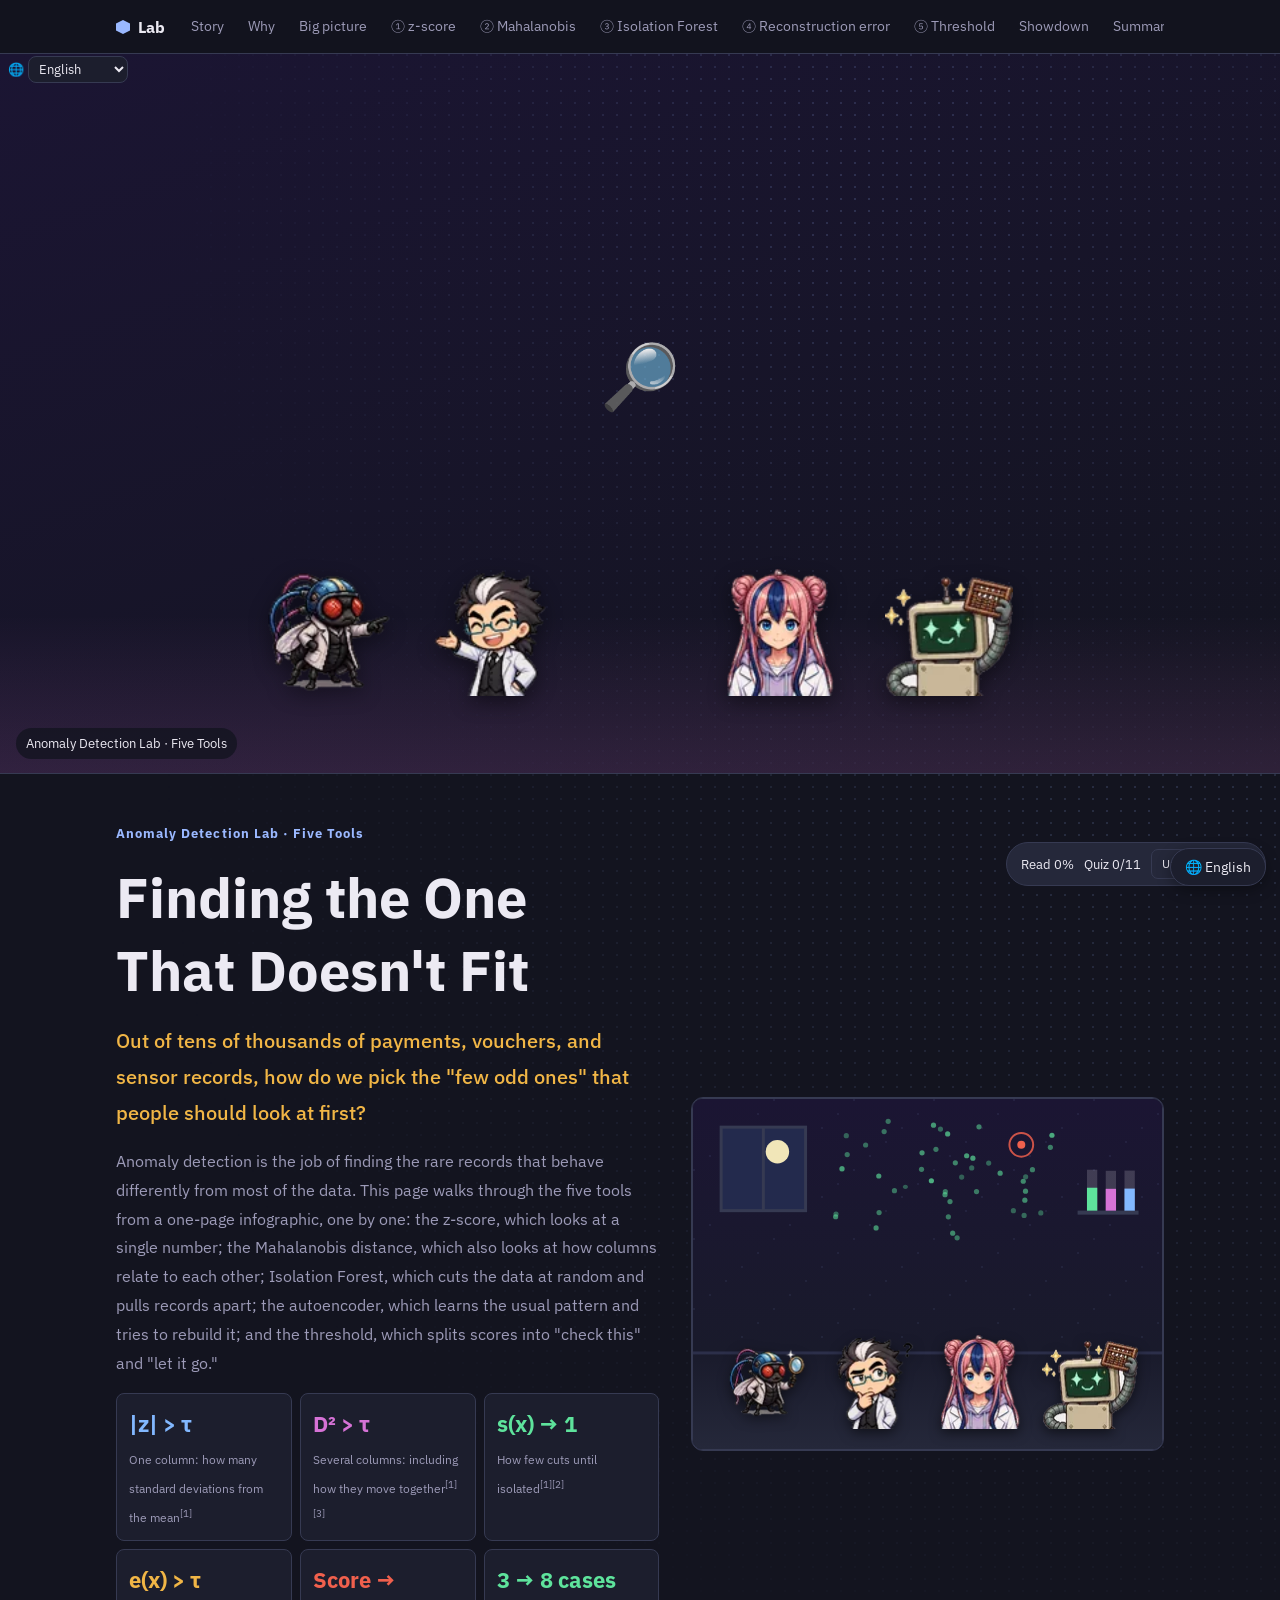
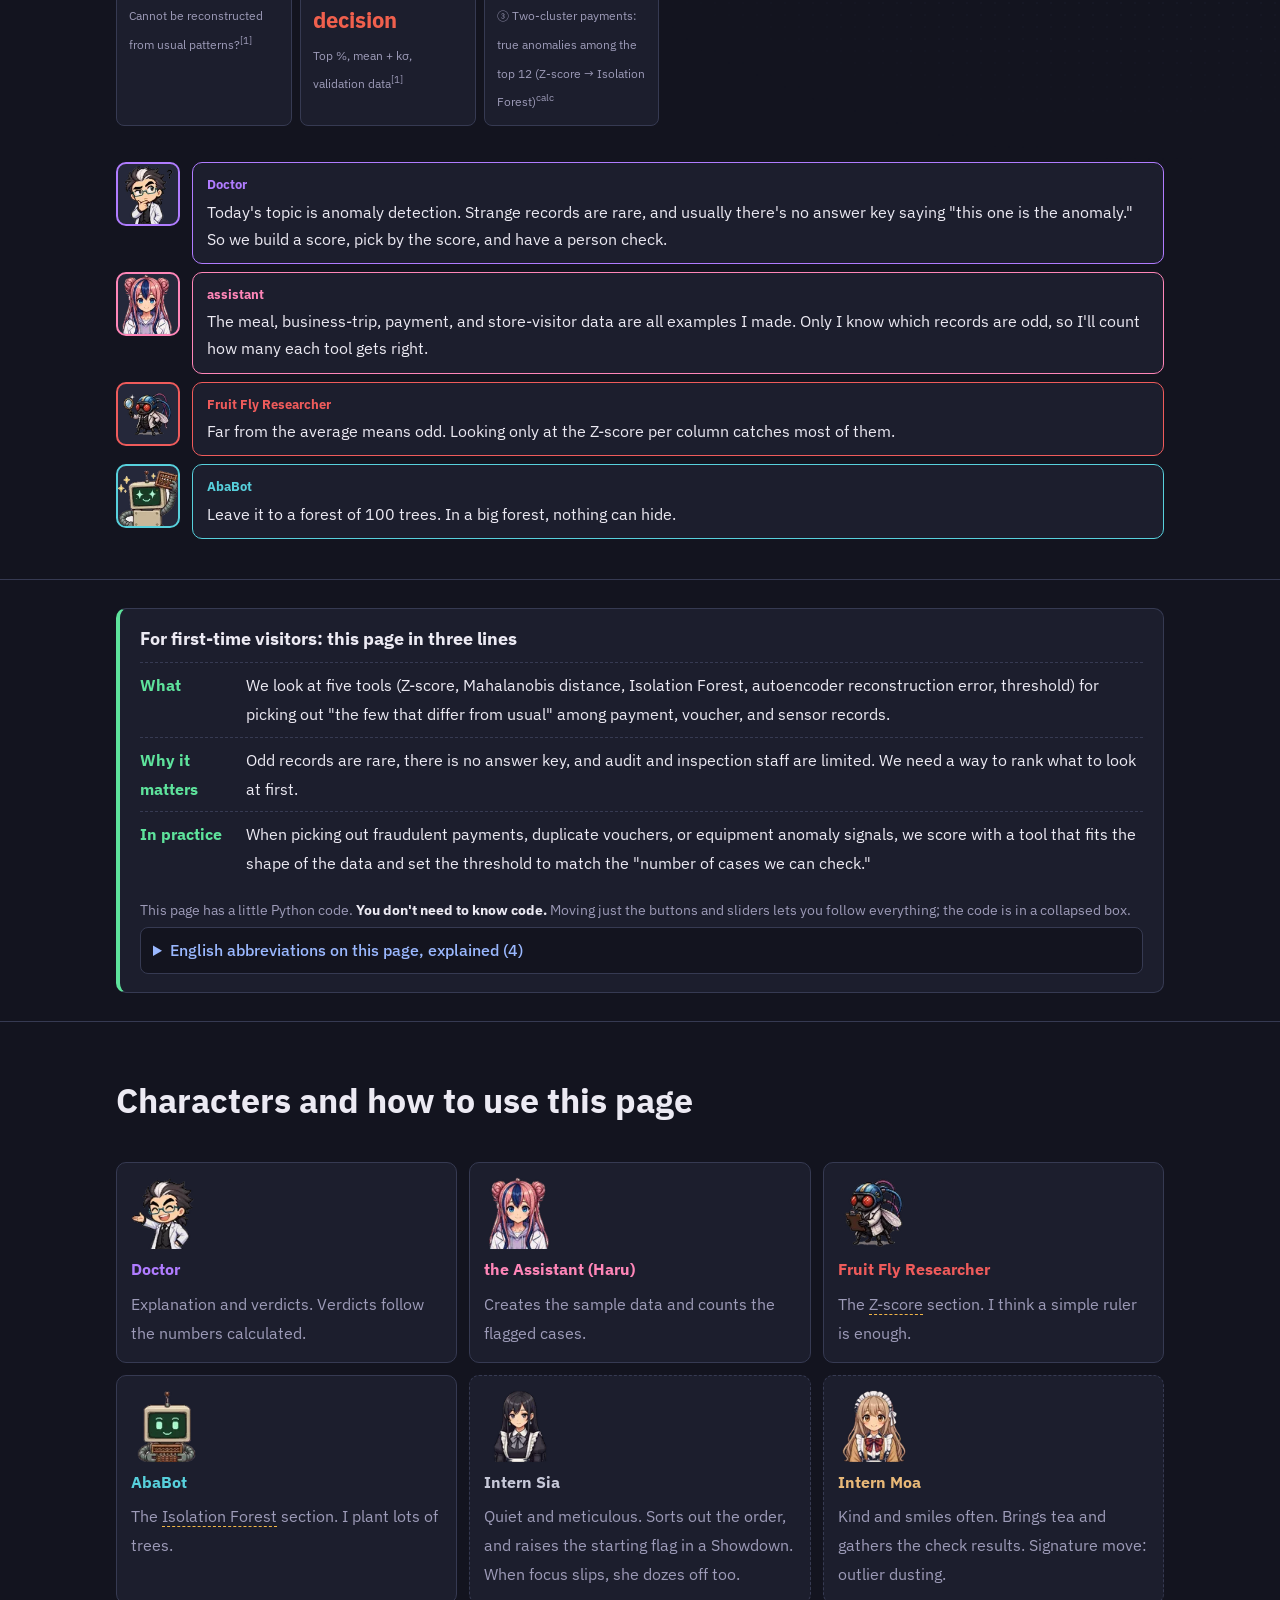
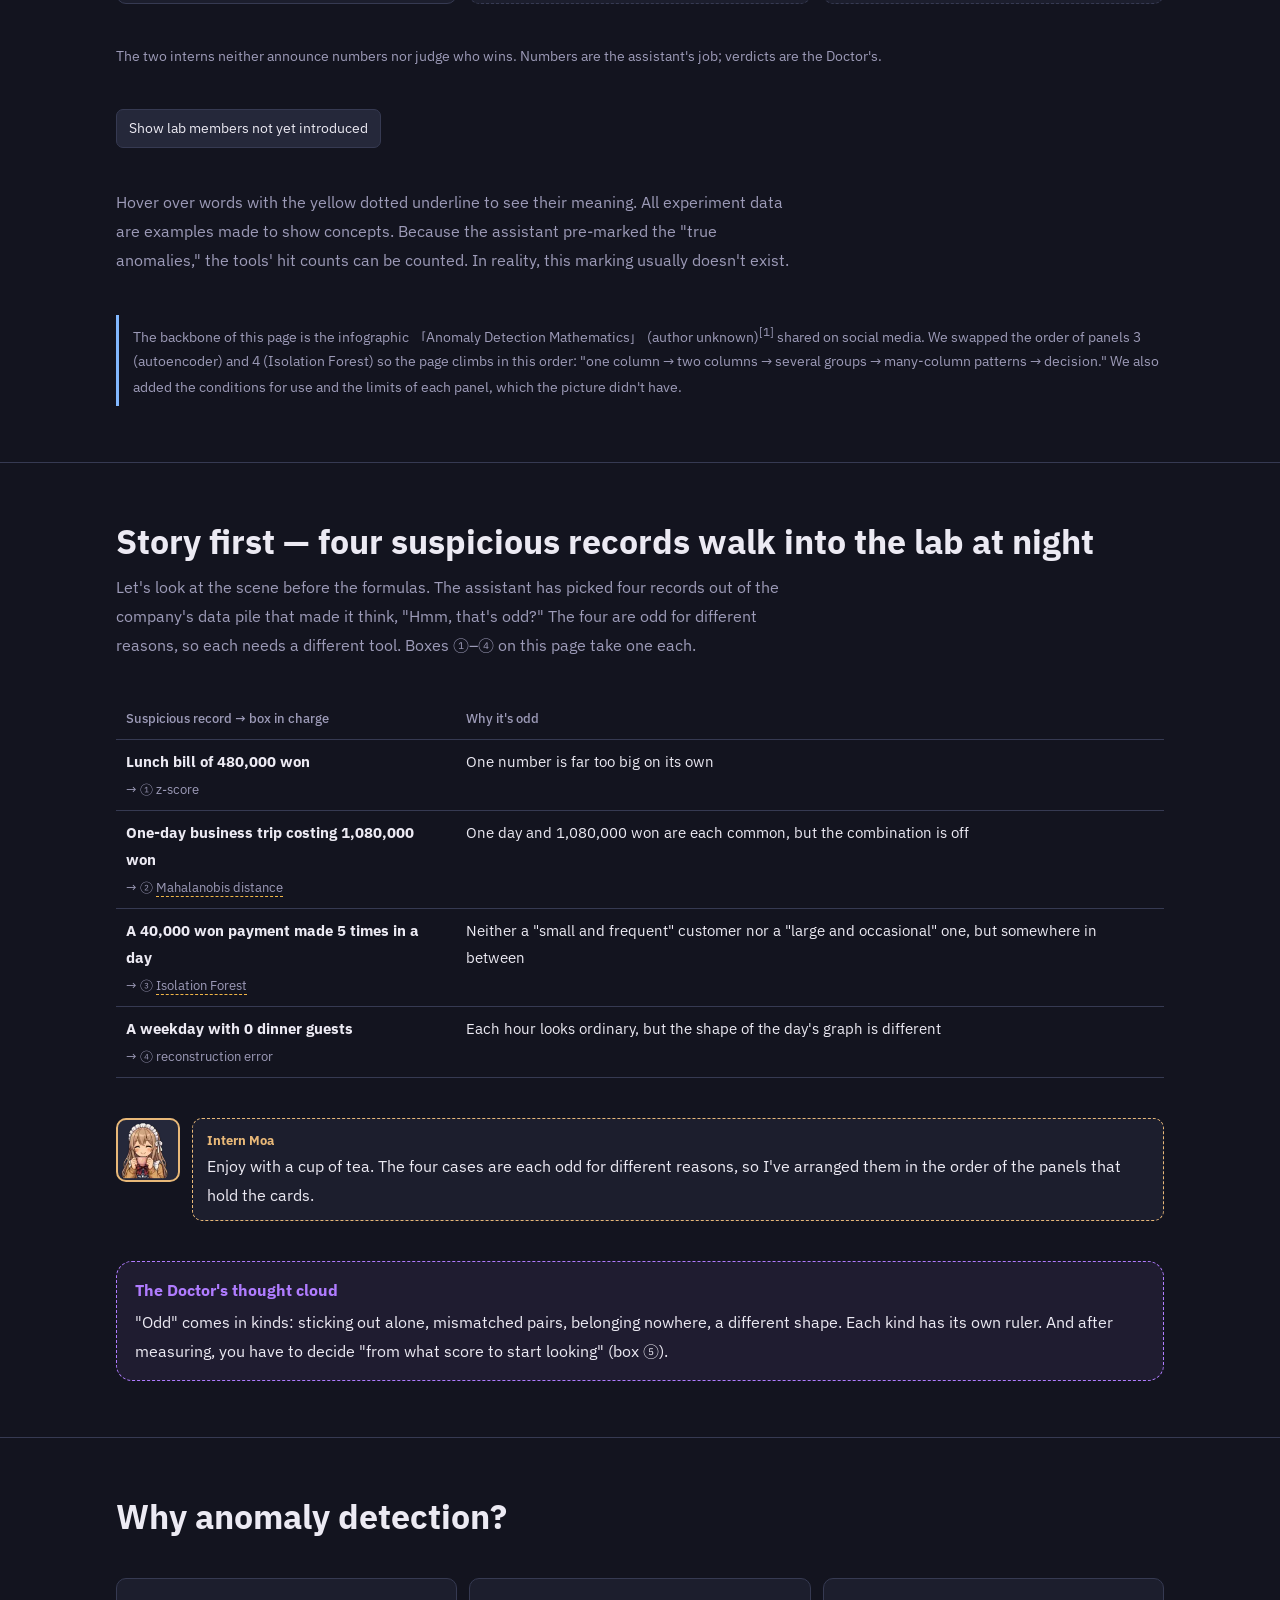
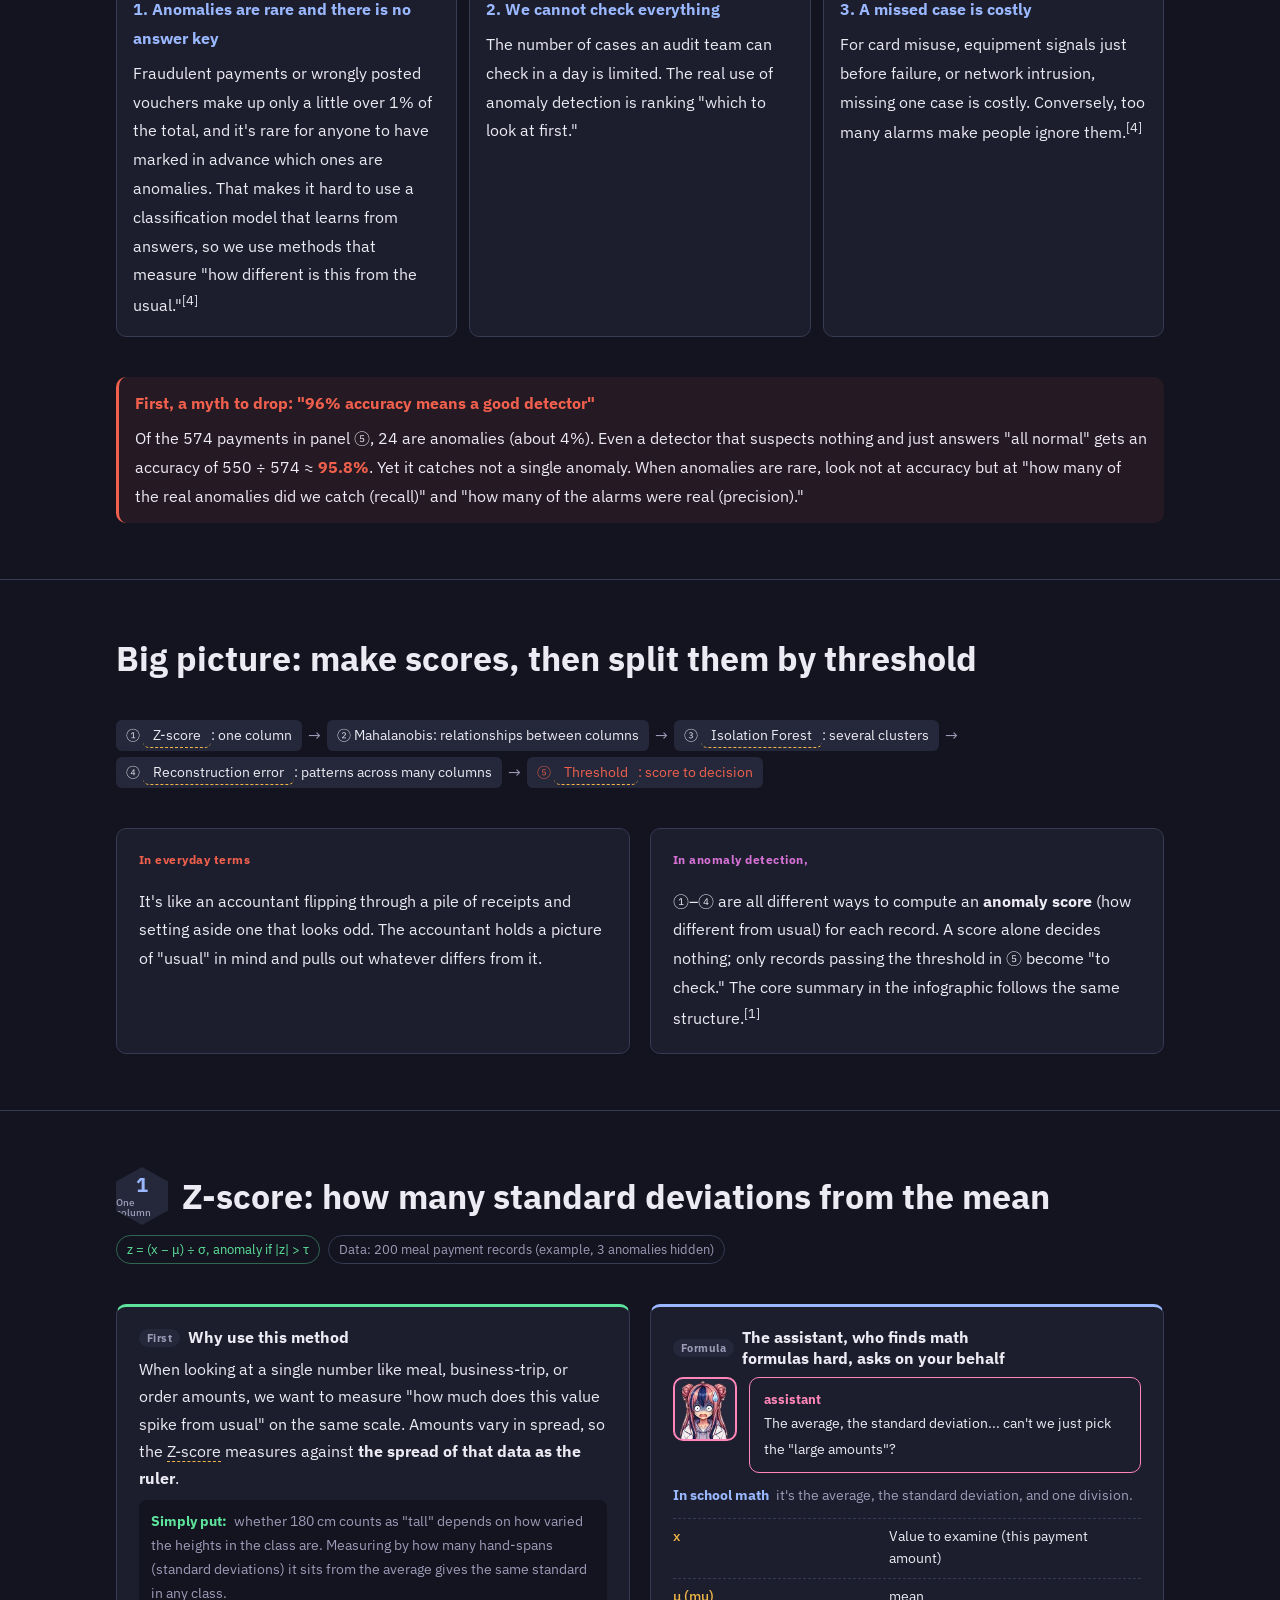
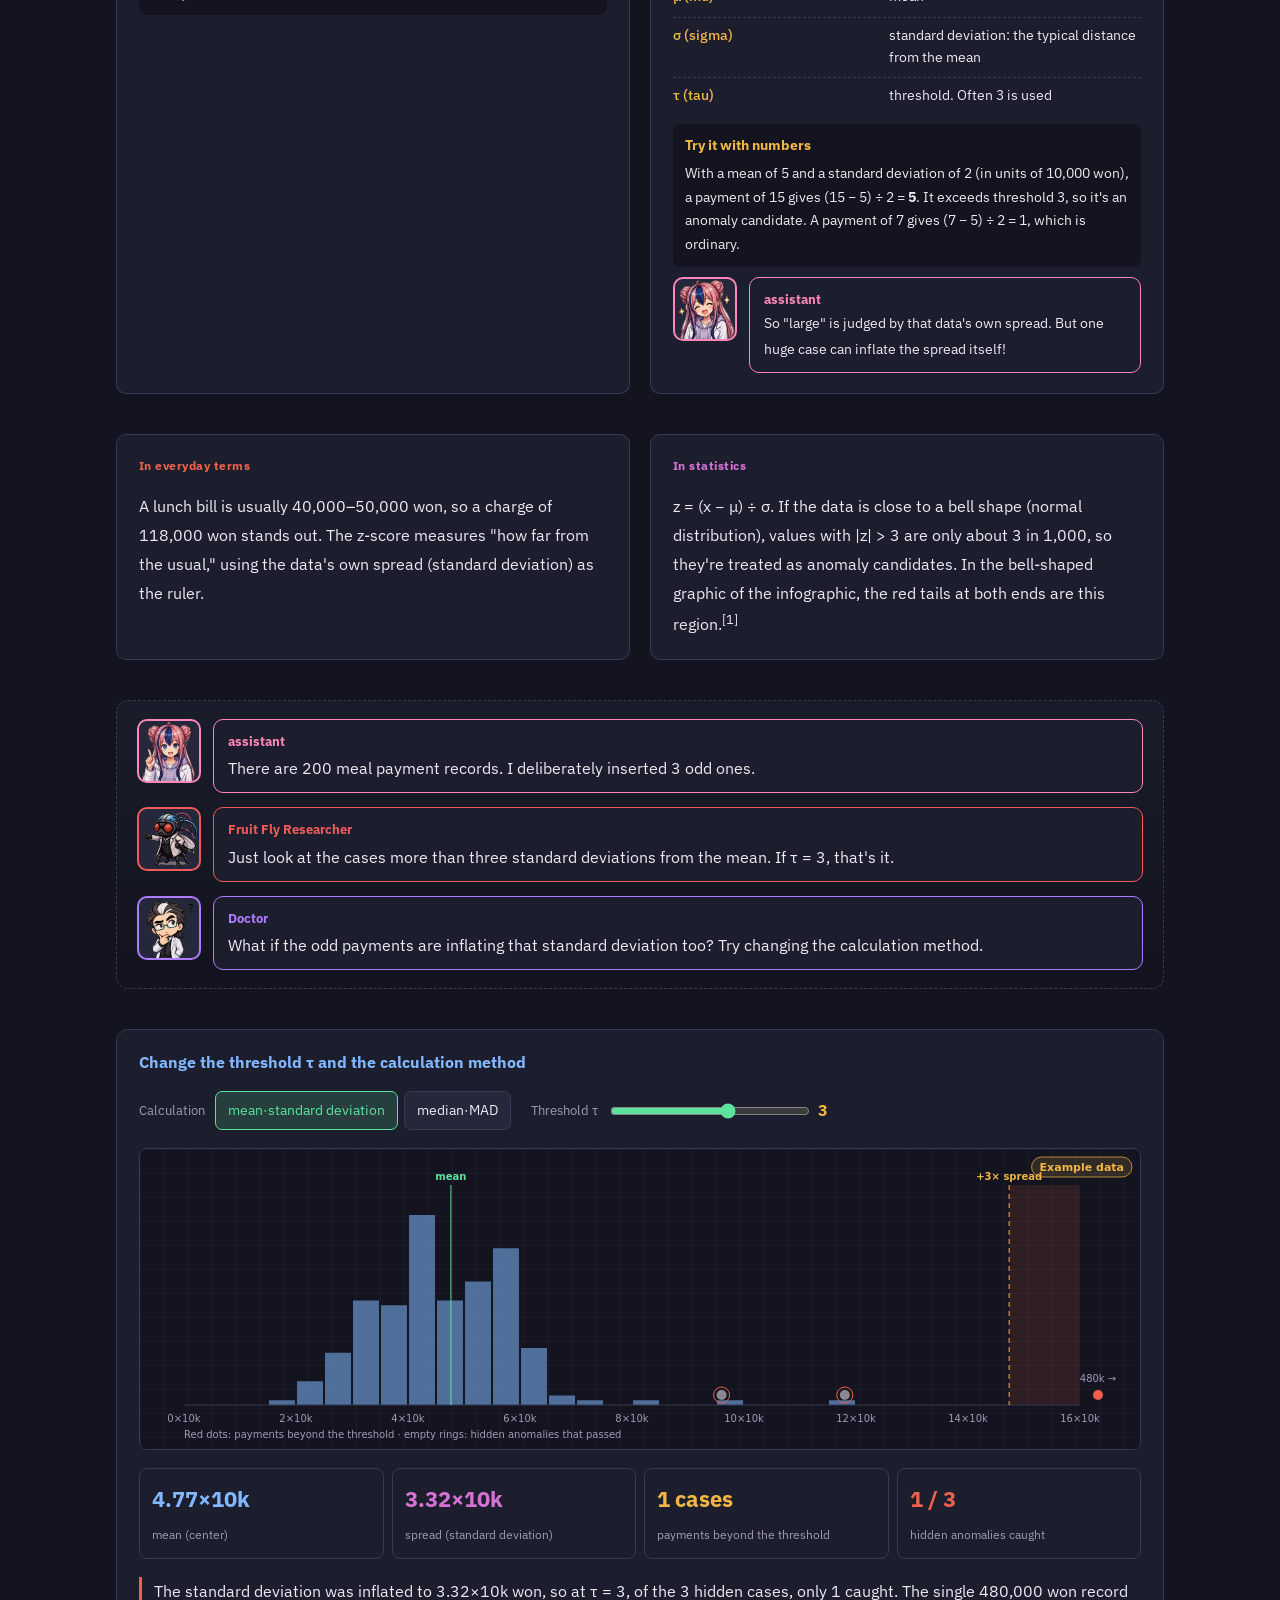
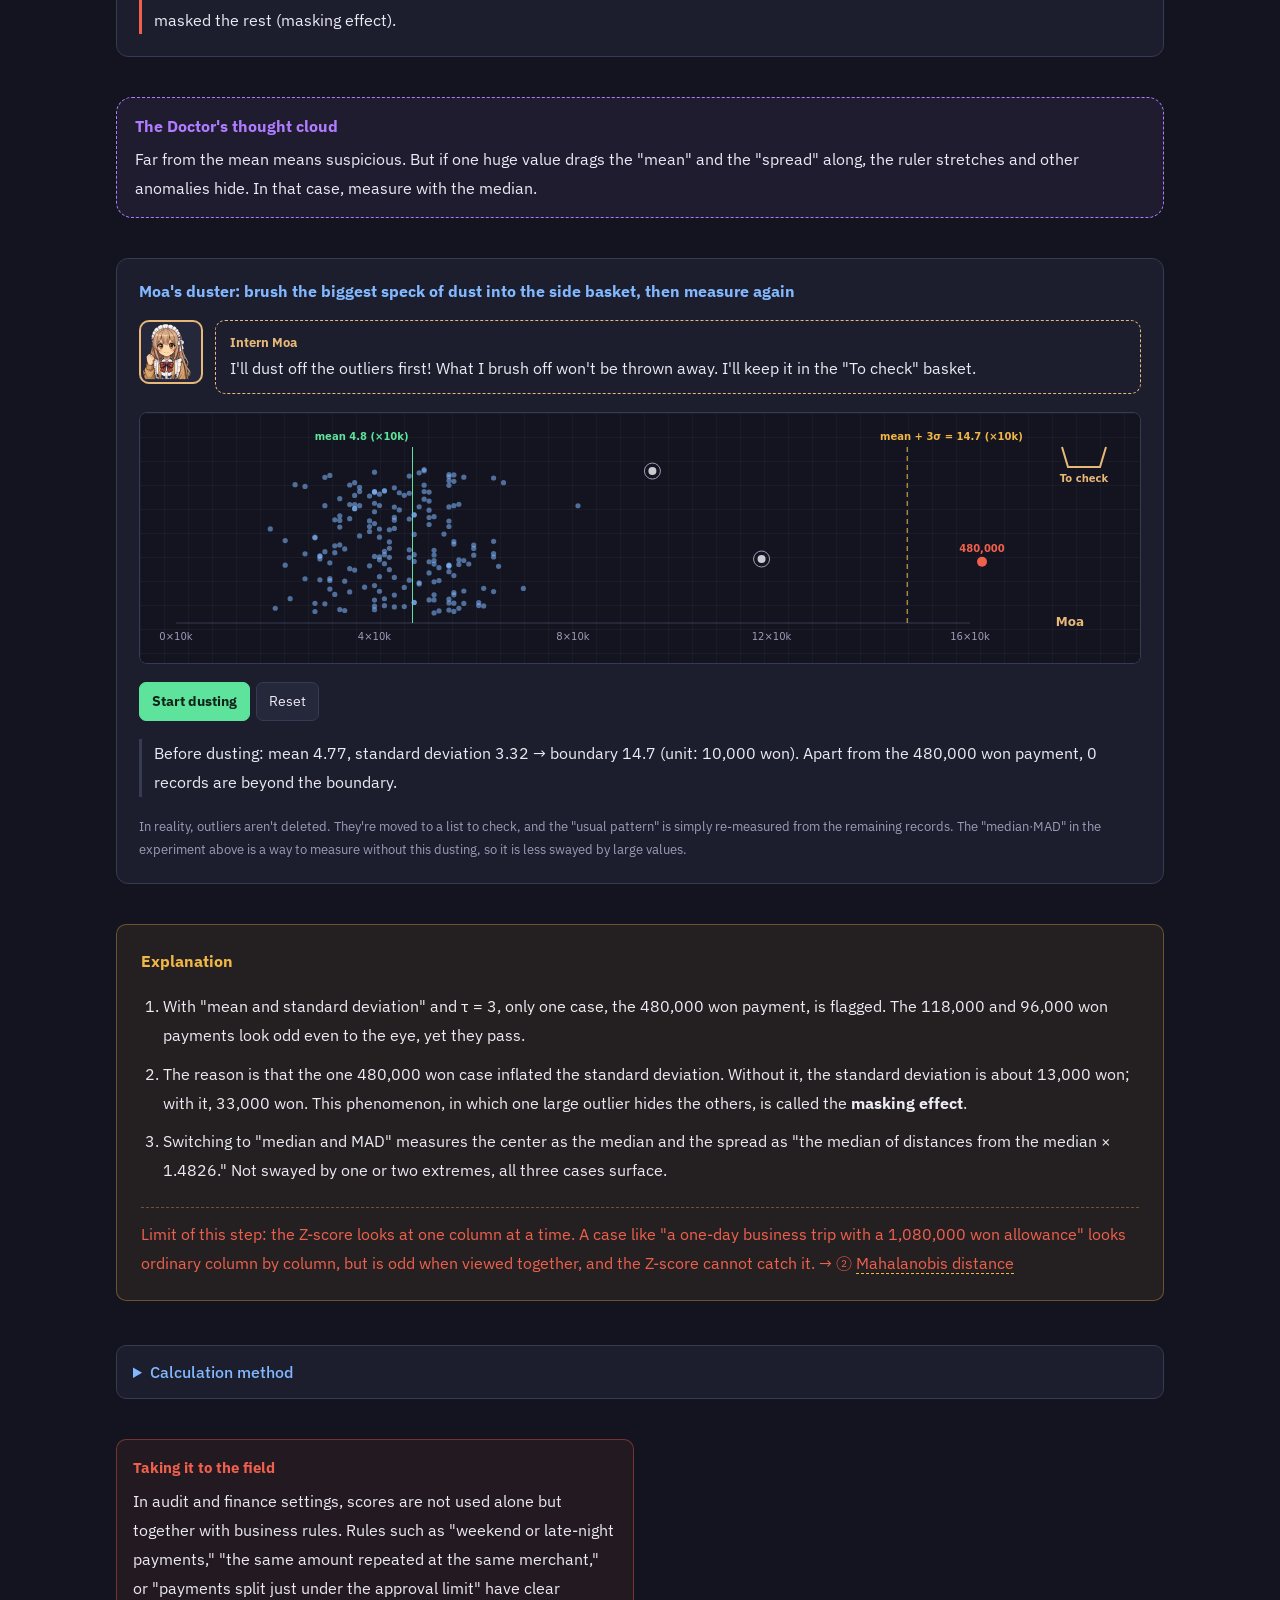
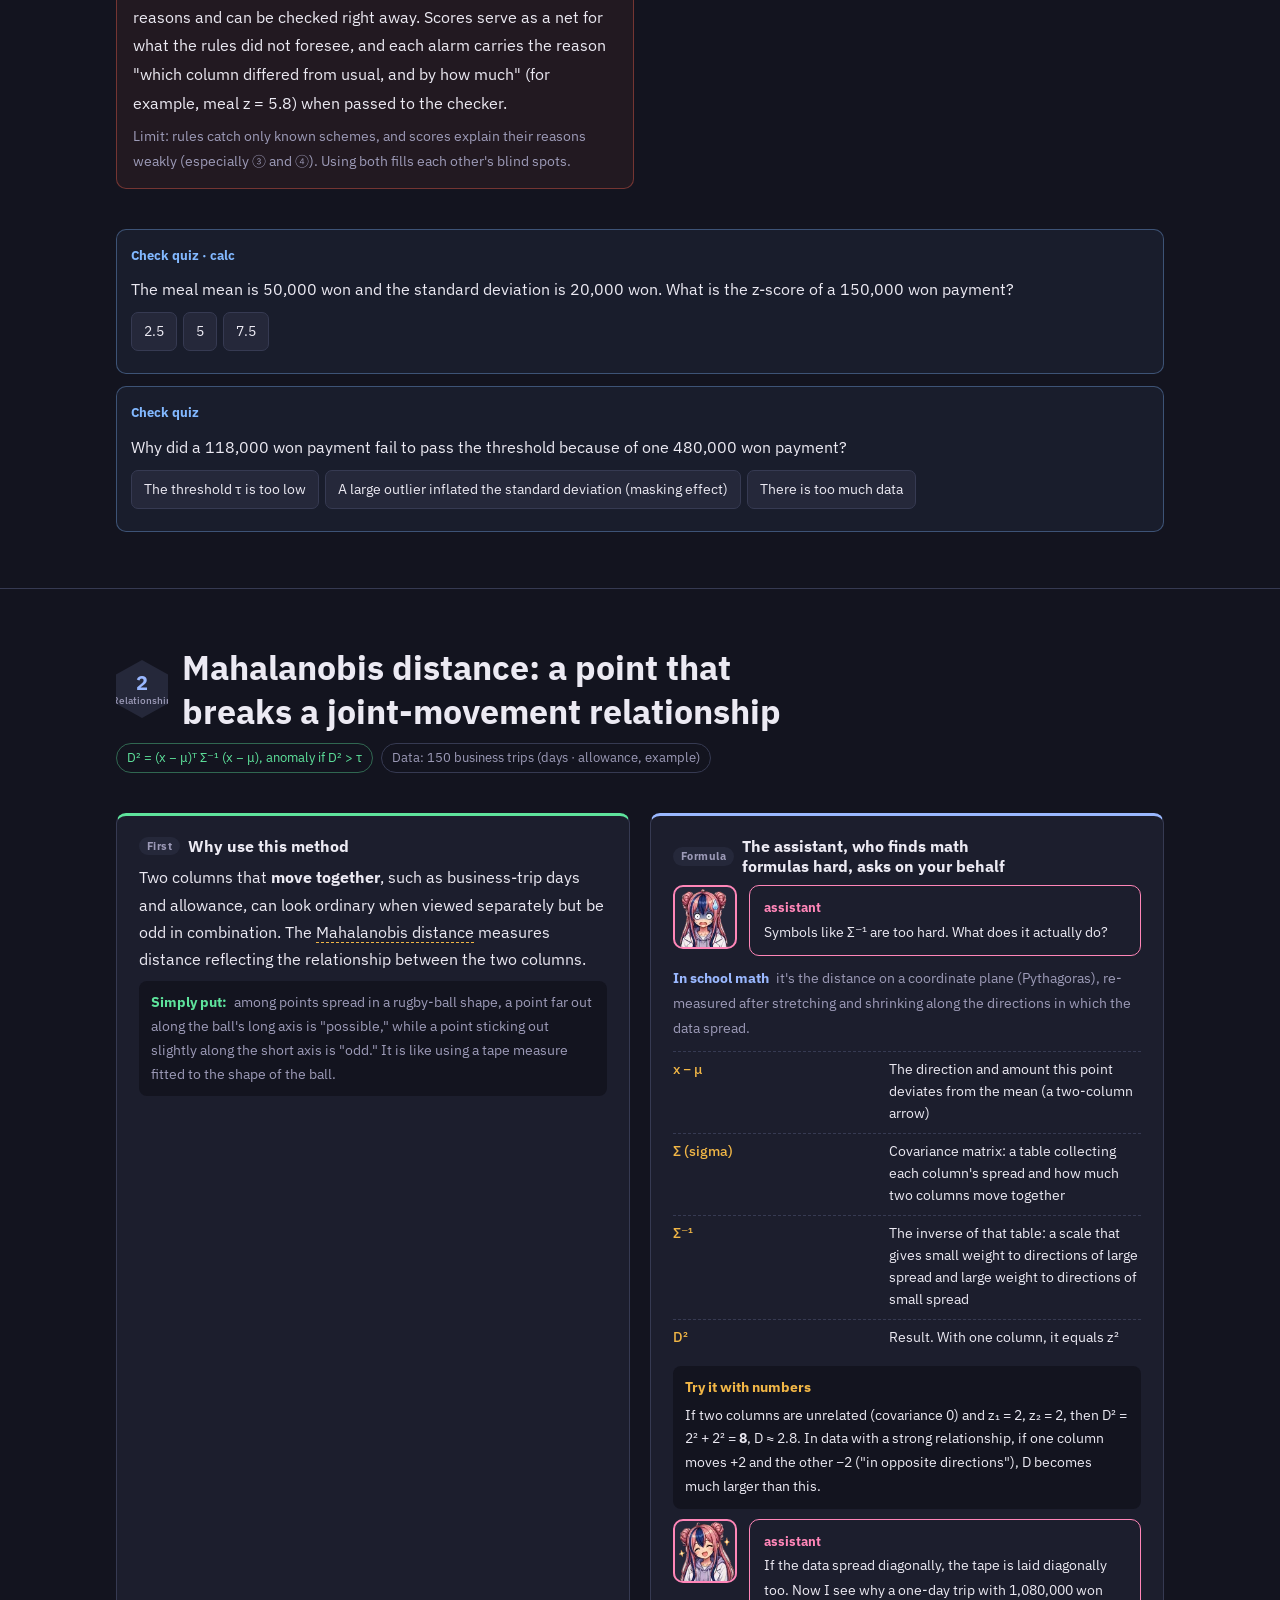
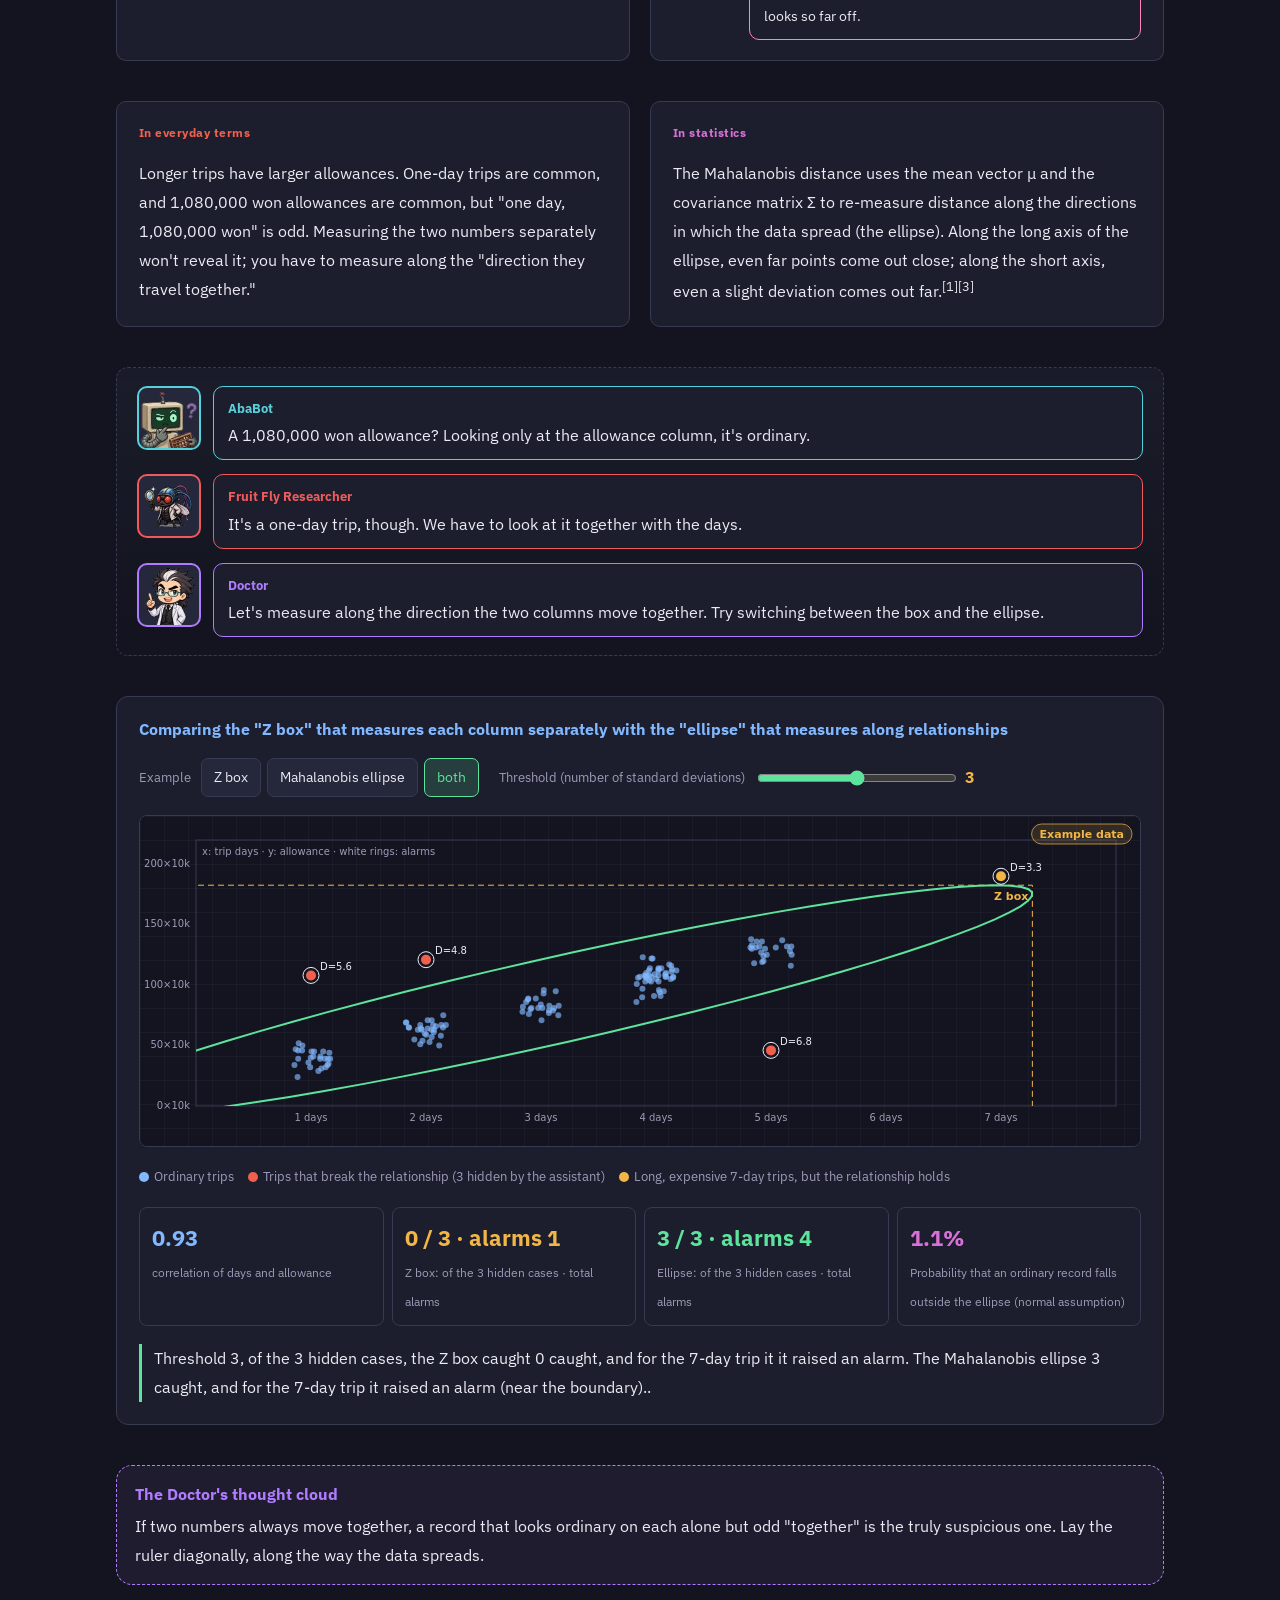
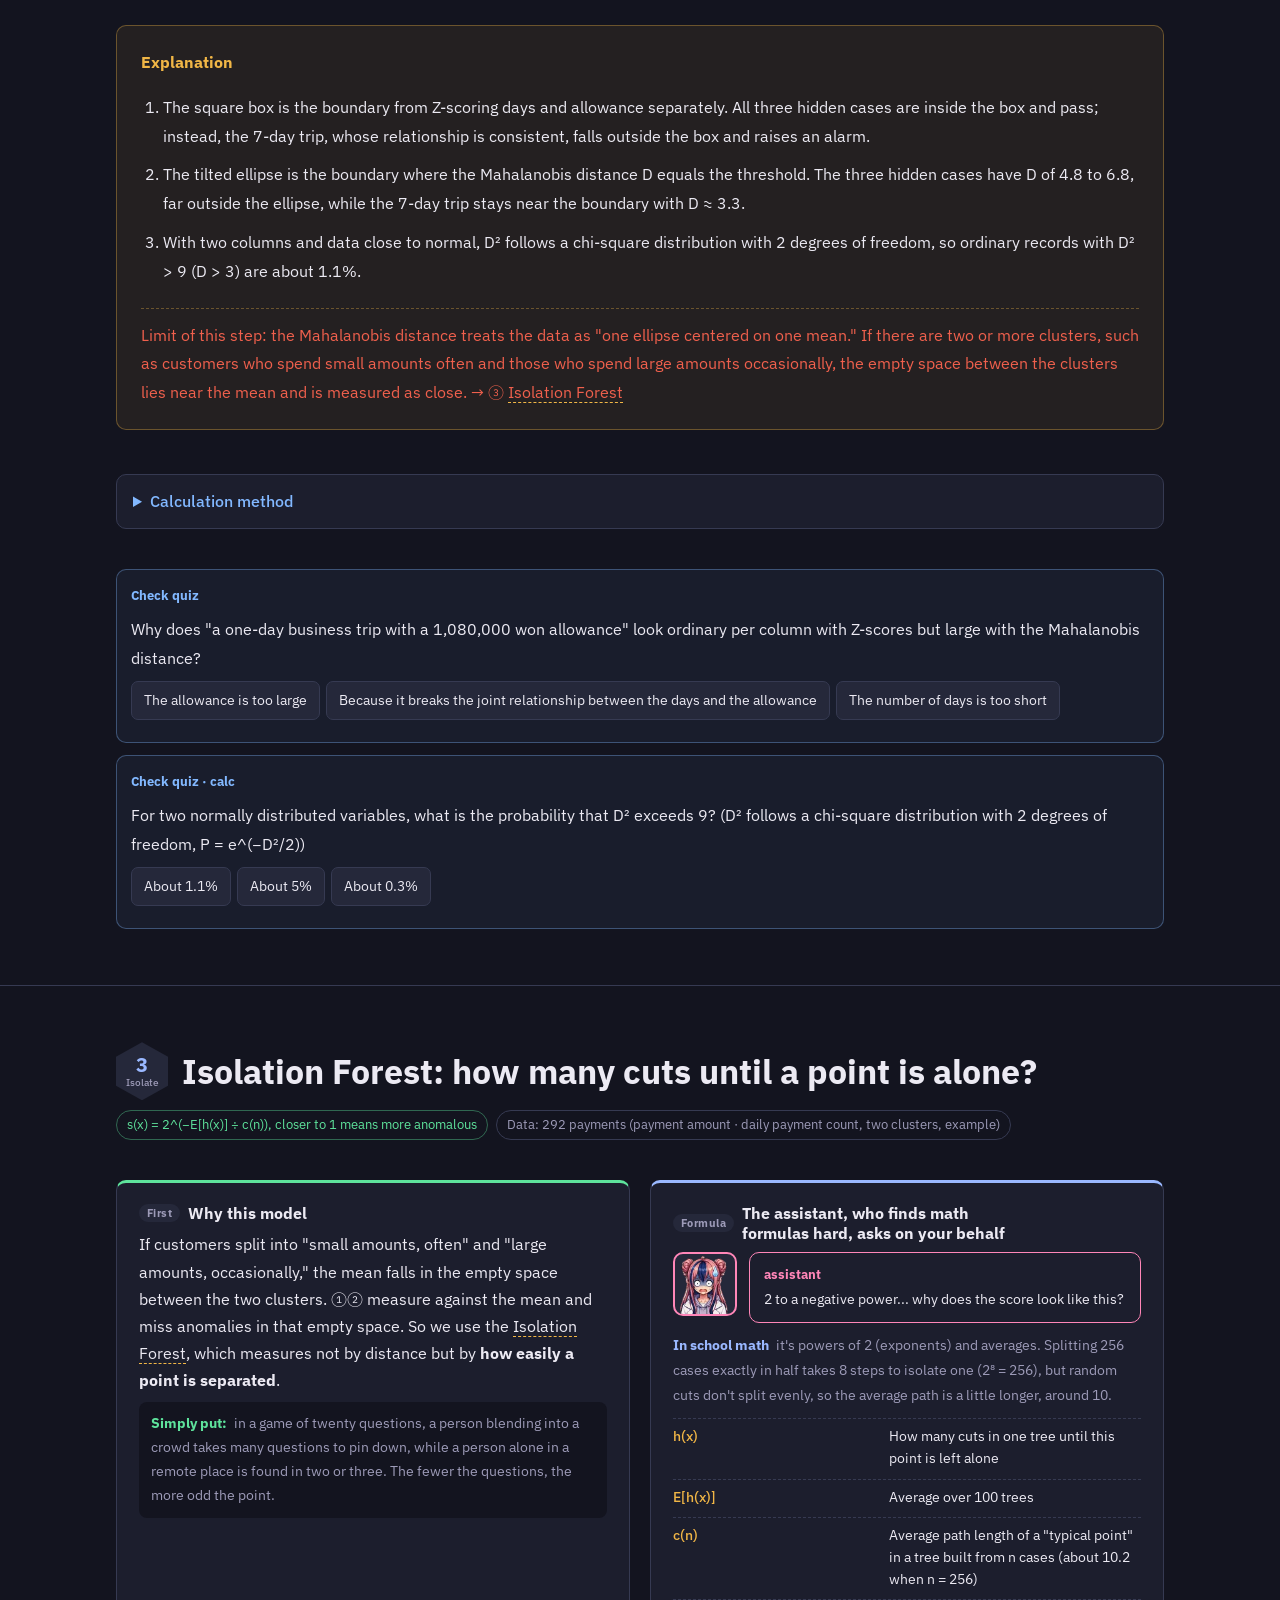
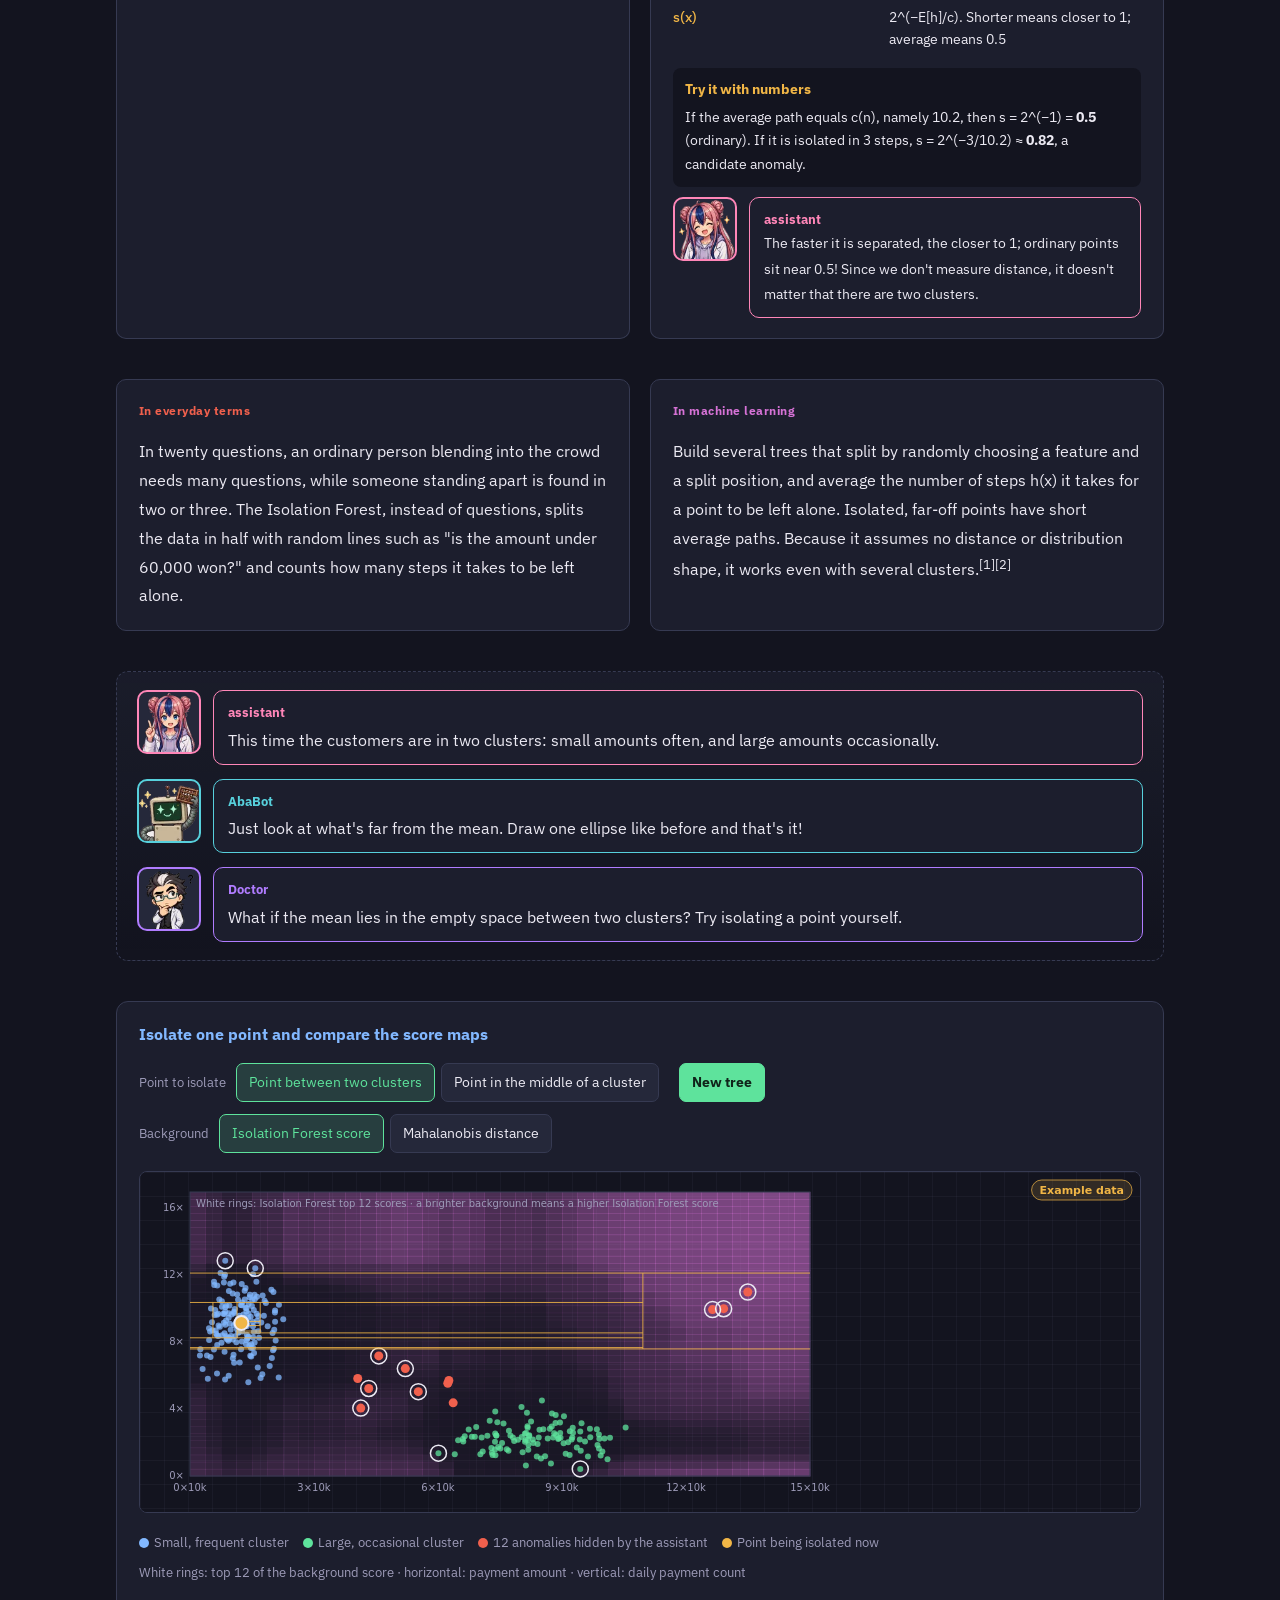
==== commit 467cd06c: "v2.0: 독립 연구실 해설로 다시 쓰기 — 인턴 시아·모아, 미공개 X1~X3 등장 - 원본을 src/로 독립(다른 강의 시리즈 조립기·용어 없이 단독 빌드) - 인턴 모아: 이" ====
--- a/index.html
+++ b/index.html
@@ -45,18 +45,18 @@
 <meta name="citation_title" content="평소와 다른 한 건 찾기 — 이상 탐지의 다섯 도구">
 <meta name="citation_author" content="안상선">
 <meta name="citation_publication_date" content="2026/11/09">
-<meta name="dc.title" content="평소와 다른 한 건 찾기 — 이상 탐지의 다섯 도구"><meta name="dc.creator" content="안상선"><meta name="dc.language" content="ko"><meta name="dc.date" content="2026-11-09">
+<meta name="dc.title" content="평소와 다른 한 건 찾기 — 이상 탐지의 다섯 도구"><meta name="dc.creator" content="안상선"><meta name="dc.language" content="ko"><meta name="dc.date" content="2026-11-11">
 <meta property="og:type" content="article"><meta property="og:title" content="평소와 다른 한 건 찾기 — 이상 탐지의 다섯 도구"><meta property="og:description" content="이상 탐지 연구실. Z 점수, 마할라노비스 거리, 고립 숲(Isolation Forest), 오토인코더의 복원 오차, 문턱값 정하기를 법인카드·출장비·결제·매장 방문객 예시로 직접 돌려 본다."><meta property="og:url" content="https://adminmrobo.github.io/Anomaly_detection_tatics/index.html"><meta property="og:image" content="https://adminmrobo.github.io/Anomaly_detection_tatics/img/og.jpg"><meta name="twitter:card" content="summary_large_image">
 <link rel="icon" href="data:image/svg+xml,%3Csvg xmlns='http://www.w3.org/2000/svg' viewBox='0 0 16 16'%3E%3Cpath d='M8 0l7 4v8l-7 4-7-4V4z' fill='%239ab8ff'/%3E%3C/svg%3E">
 <link rel="preconnect" href="https://fonts.googleapis.com"><link rel="stylesheet" href="https://fonts.googleapis.com/css2?family=IBM+Plex+Sans+KR:wght@400;500;700&display=swap">
 <style>
-/* 밤의 연구실 + 형광 현미경 (ai-lab-explainer 디자인 시스템). 시리즈: 이상 탐지 연구실 */
+/* 밤의 연구실 + 형광 현미경 (ai-lab-explainer 1.12 디자인 시스템). 이상 탐지 연구실 */
 /* 밤의 연구실 + 형광 현미경 (ai-lab-explainer 디자인 시스템, 어두운 단일 테마). 주제 강조색: 시퀀스 #9ab8ff */
 :root{
   --bg:#13141f; --panel:#1c1e2d; --panel2:#25283a; --rule:#363a52;
   --text:#eceaf3; --muted:#9d9bb8;
   --stain:#d672d6; --gfp:#5ee39c; --eye:#f0604d; --amber:#f1b646; --info:#82b8ff; --seq:#9ab8ff;
-  --c-doc:#b07cff; --c-asst:#ff86b8; --c-fly:#ef5b5b; --c-robo:#57d0dc;
+  --c-doc:#b07cff; --c-asst:#ff86b8; --c-fly:#ef5b5b; --c-robo:#57d0dc; --c-sia:#c7c9d9; --c-moa:#e8b878; --c-x:#a58cff;
   --a0:#f0604d; --a1:#82b8ff; --a2:#5ee39c; --a3:#d672d6;
   --font:"IBM Plex Sans KR","Apple SD Gothic Neo","Malgun Gothic","Noto Sans KR",system-ui,sans-serif;
   color-scheme:dark;
@@ -188,6 +188,9 @@
 .say[data-who=asst] img.who,.say[data-who=asst]>div{border-color:var(--c-asst)}.say[data-who=asst] .name{color:var(--c-asst)}
 .say[data-who=fly] img.who,.say[data-who=fly]>div{border-color:var(--c-fly)}.say[data-who=fly] .name{color:var(--c-fly)}
 .say[data-who=robo] img.who,.say[data-who=robo]>div{border-color:var(--c-robo)}.say[data-who=robo] .name{color:var(--c-robo)}
+.say[data-who=sia] img.who,.say[data-who=sia]>div{border-color:var(--c-sia)}.say[data-who=sia] .name{color:var(--c-sia)}
+.say[data-who=moa] img.who,.say[data-who=moa]>div{border-color:var(--c-moa)}.say[data-who=moa] .name{color:var(--c-moa)}
+.say.intern>div{border-style:dashed}
 @media (max-width:520px){.say img.who{width:52px;height:52px}}
 
 .cast{display:grid;grid-template-columns:repeat(4,minmax(0,1fr));gap:12px}
@@ -378,6 +381,19 @@
 .myth p{margin:6px 0 0}
 .origin{border-left:3px solid var(--info);padding:6px 0 6px 14px;color:var(--muted);font-size:14px}
 
+/* 인턴·미공개 식구 (캐릭터 팩 1.4) */
+.cast{grid-template-columns:repeat(3,minmax(0,1fr))}
+@media (max-width:860px){.cast{grid-template-columns:repeat(2,minmax(0,1fr))}}
+.cast>div.intern{border-style:dashed}
+.xbox{display:flex;flex-direction:column;gap:10px;align-items:flex-start}
+.xroster{background:#e9e6f4;color:#1b1c29;border-radius:12px;padding:16px;display:grid;grid-template-columns:repeat(3,minmax(0,1fr));gap:12px;width:100%}
+.xroster>div{display:flex;flex-direction:column;align-items:center;gap:4px}
+.xroster img{width:96px;height:96px;object-fit:contain}
+.xroster b{color:#5b46c9}
+.xroster span{color:#4a4860;font-size:14px}
+.xroster p{grid-column:1/-1;margin:0;font-size:14px;color:#3c3a52}
+.arena{display:flex;flex-direction:column;gap:6px}
+
 </style>
 <link rel="alternate" hreflang="ko" href="index.html"><link rel="alternate" hreflang="en" href="index.en.html"><link rel="alternate" hreflang="zh-CN" href="index.zh.html"><link rel="alternate" hreflang="ja" href="index.ja.html"><link rel="alternate" hreflang="uz" href="index.uz.html"><link rel="alternate" hreflang="ru" href="index.ru.html"><link rel="alternate" hreflang="vi" href="index.vi.html"><link rel="alternate" hreflang="x-default" href="index.html">
 </head>
@@ -389,7 +405,7 @@
   <div class="links"><a href="#story">이야기</a><a href="#why">왜</a><a href="#big">큰 그림</a><a href="#lv1">① Z 점수</a><a href="#lv2">② 마할라노비스</a><a href="#lv3">③ 고립 숲</a><a href="#lv4">④ 복원 오차</a><a href="#lv5">⑤ 문턱값</a><a href="#duel">대결</a><a href="#sum">정리</a><a href="#myth">오해</a><a href="#code">코드</a><a href="#kg">지식 색인</a><a href="#export">꾸러미</a></div>
 </div></nav>
 <!-- lab-cover -->
-<header class="cover" id="cover" data-img="cover_wS1" data-alt="네 캐릭터가 밤의 연구실에서 수많은 초록 점 사이에 홀로 붉게 빛나는 점 하나를 돋보기와 주판으로 살피는 표지" role="img" aria-label="네 캐릭터가 밤의 연구실에서 수많은 초록 점 사이에 홀로 붉게 빛나는 점 하나를 돋보기와 주판으로 살피는 표지"><div class="fallback" aria-hidden="true"><img data-who="fly" data-mood="point" alt="" style="transform:scaleX(-1)"><img data-who="doc" data-mood="front" alt=""><span class="prop">🔎</span><img data-who="asst" data-mood="smile" alt=""><img data-who="robo" data-mood="coin" alt=""></div><span class="cover-chip">이상 탐지 연구실 · 다섯 도구</span></header>
+<header class="cover" id="cover" data-img="cover_anomaly" data-alt="네 캐릭터가 밤의 연구실에서 수많은 초록 점 사이에 홀로 붉게 빛나는 점 하나를 돋보기와 주판으로 살피는 표지" role="img" aria-label="네 캐릭터가 밤의 연구실에서 수많은 초록 점 사이에 홀로 붉게 빛나는 점 하나를 돋보기와 주판으로 살피는 표지"><div class="fallback" aria-hidden="true"><img data-who="fly" data-mood="point" alt="" style="transform:scaleX(-1)"><img data-who="doc" data-mood="front" alt=""><span class="prop">🔎</span><img data-who="asst" data-mood="smile" alt=""><img data-who="robo" data-mood="coin" alt=""></div><span class="cover-chip">이상 탐지 연구실 · 다섯 도구</span></header>
 <!-- /lab-cover -->
 <header class="hero" id="hero">
   <div class="wrap hero-grid">
@@ -408,7 +424,7 @@
       </div>
     </div>
     <div class="pixelart">
-      <div class="hero-stage" data-img="sc_wS1_hero"><canvas id="heroArt" aria-label="밤의 연구실. 초록 점 무리 사이에서 붉은 고리를 두른 점 하나가 깜빡인다"></canvas>
+      <div class="hero-stage" data-img="sc_anomaly_hero"><canvas id="heroArt" aria-label="밤의 연구실. 초록 점 무리 사이에서 붉은 고리를 두른 점 하나가 깜빡인다"></canvas>
         <div class="crew" aria-hidden="true"><img class="flip" data-who="fly" data-mood="magnify" alt=""><img data-who="doc" data-mood="think" alt=""><img data-who="asst" data-mood="smile" alt=""><img data-who="robo" data-mood="coin" alt=""></div></div>
     </div>
   </div>
@@ -431,6 +447,18 @@
     <div><img data-who="asst" data-mood="smile" data-img="asst_smile" alt="" aria-hidden="true"><b style="color:var(--c-asst)">조수(하루)</b><p class="muted">예시 데이터를 만들고, 잡은 건수를 셉니다.</p></div>
     <div><img data-who="fly" data-mood="clip" data-img="fly_clip" alt="" aria-hidden="true"><b style="color:var(--c-fly)">초파리 연구원</b><p class="muted">Z 점수 편. 단순한 자로 충분하다고 봅니다.</p></div>
     <div><img data-who="robo" data-mood="smile" data-img="robo_smile" alt="" aria-hidden="true"><b style="color:var(--c-robo)">주판봇</b><p class="muted">고립 숲 편. 나무를 많이 심습니다.</p></div>
+    <div class="intern"><img data-who="sia" data-mood="smile" data-img="sia_smile" alt="" aria-hidden="true"><b style="color:var(--c-sia)">인턴 시아</b><p class="muted">조용하고 꼼꼼합니다. 순서를 정리하고, 대결에서는 시작 깃발을 듭니다. 집중이 끊기면 졸기도 합니다.</p></div>
+    <div class="intern"><img data-who="moa" data-mood="smile" data-img="moa_smile" alt="" aria-hidden="true"><b style="color:var(--c-moa)">인턴 모아</b><p class="muted">상냥하고 잘 웃습니다. 차를 챙기고, 확인 결과를 모아 둡니다. 필살기는 이상치 먼지털이.</p></div>
+  </div>
+  <p class="muted" style="font-size:14px">두 인턴은 숫자를 발표하거나 승패를 판정하지 않습니다. 숫자는 조수, 판정은 박사가 맡습니다.</p>
+  <div class="xbox">
+    <button class="bt" type="button" id="xBtn" aria-expanded="false" aria-controls="xRoster">아직 소개하지 않은 식구 보기</button>
+    <div class="xroster" id="xRoster" hidden>
+      <div><img data-who="x1" data-mood="hint" data-img="x1_hint" alt="이름을 아직 밝히지 않은 식구 X1의 실루엣"><b>X1</b><span>(…)</span></div>
+      <div><img data-who="x2" data-mood="hint" data-img="x2_hint" alt="이름을 아직 밝히지 않은 식구 X2의 실루엣"><b>X2</b><span>(반짝)</span></div>
+      <div><img data-who="x3" data-mood="hint" data-img="x3_hint" alt="이름을 아직 밝히지 않은 식구 X3의 실루엣"><b>X3</b><span>(…!)</span></div>
+      <p>아직 이름과 얼굴을 밝히지 않은 연구실 식구들입니다. 이 페이지에서는 대결 관중석에 잠깐 앉아 있습니다(대결의 "관중석 보기").</p>
+    </div>
   </div>
   <p class="lead">노란 점선 밑줄 낱말에 손가락이나 마우스를 올리면 뜻이 나옵니다. 모든 실험 데이터는 개념을 보여 주려고 만든 예시입니다. 조수가 "진짜 이상"을 미리 표시해 두었기 때문에 도구가 몇 건을 맞혔는지 셀 수 있습니다. 현실에서는 이 표시가 대개 없습니다.</p>
   <p class="origin">이 페이지의 뼈대는 소셜미디어에 공유된 인포그래픽 「Anomaly Detection Mathematics」(작성자 미상)<sup>[1]</sup>입니다. 그림의 3번(오토인코더)과 4번(고립 숲) 순서를 바꾸어 "한 칸 → 두 칸 → 무리가 여럿 → 칸이 많은 패턴 → 결정" 순으로 올라가게 했고, 그림에 없던 쓰는 조건과 한계를 칸마다 덧붙였습니다.</p>
@@ -446,6 +474,7 @@
       <tr><td><b>4만 원짜리 결제를 하루 5번</b><br><span class="muted" style="font-size:13px">→ ③ 고립 숲</span></td><td>"소액 자주" 고객도, "고액 가끔" 고객도 아닌 어중간한 자리</td></tr>
       <tr><td><b>저녁 손님이 0명인 평일</b><br><span class="muted" style="font-size:13px">→ ④ 복원 오차</span></td><td>시간대마다는 평범한데 하루 그래프 모양이 다르다</td></tr>
     </tbody></table></div>
+  <div class="say intern" data-who="moa"><img class="who" data-who="moa" data-mood="tea" data-img="moa_tea" alt="" aria-hidden="true"><div><b class="name">인턴 모아</b><p>차 한 잔 하시면서 보세요. 네 건은 이상한 이유가 다 달라서, 카드를 맡는 칸 순서대로 놓아 두었어요.</p></div></div>
   <div class="cloud"><b>박사의 생각 구름</b><p>"이상하다"에는 종류가 있어요. 혼자 튀는 것, 짝이 안 맞는 것, 어디에도 속하지 않는 것, 모양이 다른 것. 종류마다 맞는 자가 따로 있습니다. 그리고 자로 잰 뒤에는 "몇 점부터 볼지"를 정해야 합니다(⑤칸).</p></div>
 </div></section>
 
@@ -464,7 +493,7 @@
   <div class="flowchips" aria-label="이상 탐지 흐름"><span>① Z 점수: 한 칸</span><i>→</i><span>② 마할라노비스: 칸끼리의 관계</span><i>→</i><span>③ 고립 숲: 무리가 여럿</span><i>→</i><span>④ 복원 오차: 칸이 많은 패턴</span><i>→</i><span class="lim">⑤ 문턱값: 점수를 결정으로</span></div>
   <div class="pair">
     <div><div class="tag fly">일상으로 치면</div><p>회계 담당자가 영수증 더미를 넘기다 "어, 이건 좀 이상한데" 하고 옆으로 빼 두는 일입니다. 담당자는 머릿속에 "평소 모습"을 갖고 있고, 그와 다른 것을 빼 둡니다.</p></div>
-    <div><div class="tag nn">데이터 과학에서는</div><p>①~④는 모두 기록 한 건마다 <b>이상 점수</b>(평소와 다른 정도)를 계산하는 서로 다른 방법입니다. 점수만으로는 아무것도 정해지지 않고, ⑤의 문턱값을 넘은 기록만 "확인할 것"이 됩니다. 인포그래픽의 핵심 정리도 같은 구조입니다.<sup>[1]</sup></p></div>
+    <div><div class="tag nn">이상 탐지에서는</div><p>①~④는 모두 기록 한 건마다 <b>이상 점수</b>(평소와 다른 정도)를 계산하는 서로 다른 방법입니다. 점수만으로는 아무것도 정해지지 않고, ⑤의 문턱값을 넘은 기록만 "확인할 것"이 됩니다. 인포그래픽의 핵심 정리도 같은 구조입니다.<sup>[1]</sup></p></div>
   </div>
 </div></section>
 
@@ -491,6 +520,14 @@
     <div class="insight" id="ins1" aria-live="polite"></div>
   </section>
   <div class="cloud"><b>박사의 생각 구름</b><p>평균에서 멀면 수상하다. 단, 아주 큰 값 하나가 "평균"과 "퍼짐"을 끌고 가 버리면 자가 늘어나 다른 이상이 숨는다. 그럴 땐 중앙값으로 잰다.</p></div>
+  <section class="panel dust" aria-label="모아의 먼지털이 실험">
+    <h3>모아의 먼지털이 — 가장 큰 먼지 하나를 옆 바구니로 털고, 다시 재기</h3>
+    <div class="say intern" data-who="moa"><img class="who" data-who="moa" data-mood="cheer" data-img="moa_cheer" alt="" aria-hidden="true"><div><b class="name">인턴 모아</b><p>튀는 먼지부터 털어 볼게요! 털어 낸 건 버리지 않고 "확인할 것" 바구니에 담아 둘게요.</p></div></div>
+    <div class="cwrap"><canvas id="cDust" aria-label="식대 결제 200건을 가로 줄에 점으로 찍은 그림. 오른쪽의 인턴 모아가 먼지털이를 휘두르면 가장 큰 48만 원 점이 바구니로 날아가고, 평균과 경계선이 다시 계산되어 왼쪽으로 옮겨 온다"></canvas></div>
+    <div class="ctrl"><div class="group"><button class="bt primary" type="button" id="dustGo">먼지털이 시작</button><button class="bt" type="button" id="dustReset">처음으로</button></div></div>
+    <div class="insight" id="insDust" aria-live="polite"></div>
+    <p class="muted" style="font-size:13px">현실에서 이상치는 지우지 않습니다. 확인할 목록으로 옮겨 두고, 남은 기록으로 "평소 모습"을 다시 잴 뿐입니다. 위 실험의 "중앙값·MAD"는 이 털기를 하지 않고도 큰 값에 덜 흔들리게 재는 방법입니다.</p>
+  </section>
   <div class="explain"><h4>풀이</h4><ol>
     <li>"평균·표준편차"에서 τ = 3이면 48만 원 한 건만 걸립니다. 11.8만 원, 9.6만 원은 눈으로 봐도 튀는데 통과합니다.</li>
     <li>이유는 48만 원 한 건이 표준편차를 부풀렸기 때문입니다. 이 한 건을 빼면 표준편차는 약 1.3만 원인데, 넣으면 3.3만 원이 됩니다. 큰 이상치가 다른 이상치를 가리는 이 현상을 <b>가림 효과</b>라고 부릅니다.</li>
@@ -630,7 +667,7 @@
   <div class="easy" aria-label="쉽게 풀어 보기"><div class="ez-why"><h3 class="ez-h"><span class="ez-k">먼저</span>왜 이 방법을 쓰나</h3><p>①~④는 점수만 줍니다. 감사팀이 하루에 볼 수 있는 건수, 한 건을 놓쳤을 때의 손실을 생각해 <b>"몇 점부터 확인할지" 선을 그어야</b> 업무가 됩니다.</p><p class="ez-like"><b>쉽게 말하면</b> 합격선 긋기입니다. 선을 높이면 합격자는 확실하지만 아깝게 떨어지는 사람이 생기고, 낮추면 반대입니다.</p></div><div class="ez-math"><h3 class="ez-h"><span class="ez-k">수식</span>수학 수식을 어려워하는 조수가 대신 물어봅니다</h3><div class="say ez-say ez-q" data-who="asst"><img class="who" data-who="asst" data-mood="shock" data-img="asst_shock" alt="" aria-hidden="true"><div><b class="name">조수</b><p>점수가 나왔으면 끝 아니에요? 선은 아무 데나 그어도 되잖아요?</p></div></div><p class="ez-school"><b>학교 수학으로 보면</b> 백분위수와 평균 + k × 표준편차입니다.</p><dl class="ez-pieces"><div><dt>τ</dt><dd>문턱 — 이 점수 이상이면 경보</dd></div><div><dt>상위 p%</dt><dd>점수가 높은 순서로 p%만 경보</dd></div><div><dt>평균 + kσ</dt><dd>점수의 평균에서 표준편차 k개 위</dd></div><div><dt>검증 데이터</dt><dd>사람이 확인해 정답을 붙인 일부 기록 — 여기서 문턱을 고른다</dd></div></dl><div class="ez-try"><b>숫자로 한 번 해 보기</b><p>경보 15건 중 진짜 이상 10건, 진짜 이상 11건 중 10건을 잡았다면 정밀도 10 ÷ 15 ≈ <b>67%</b>, 재현율 10 ÷ 11 ≈ <b>91%</b>.</p></div><div class="say ez-say ez-c" data-who="asst"><img class="who" data-who="asst" data-mood="spark" data-img="asst_spark" alt="" aria-hidden="true"><div><b class="name">조수</b><p>선을 어디에 긋느냐에 따라 놓치는 건수와 헛걸음 건수가 바뀌네요. 결국 돈과 인력이 정하는 거군요.</p></div></div></div></div>
   <div class="pair">
     <div><div class="tag fly">일상으로 치면</div><p>시험 점수를 받았어도 "몇 점부터 합격"인지는 따로 정해야 합니다. 합격선을 높이면 합격자는 확실하지만 아깝게 떨어지는 사람이 생기고, 낮추면 반대입니다.</p></div>
-    <div><div class="tag nn">데이터 과학에서는</div><p>인포그래픽은 세 가지 흔한 방법을 듭니다. 점수 상위 몇 %(예: 1~5%)를 이상으로, 평균 + kσ(예: k = 3)를 넘으면 이상으로, 정답이 있는 검증 데이터에서 F1 같은 지표가 가장 좋은 점을 문턱으로.<sup>[1]</sup> 여기에 업무 비용을 넣은 네 번째 방법을 더했습니다.</p></div>
+    <div><div class="tag nn">이상 탐지에서는</div><p>인포그래픽은 세 가지 흔한 방법을 듭니다. 점수 상위 몇 %(예: 1~5%)를 이상으로, 평균 + kσ(예: k = 3)를 넘으면 이상으로, 정답이 있는 검증 데이터에서 F1 같은 지표가 가장 좋은 점을 문턱으로.<sup>[1]</sup> 여기에 업무 비용을 넣은 네 번째 방법을 더했습니다.</p></div>
   </div>
   <div class="dialog lvtalk" aria-label="연구실 대화"><div class="say" data-who="robo"><img class="who" data-who="robo" data-mood="calc" data-img="robo_calc" alt="" aria-hidden="true"><div><b class="name">주판봇</b><p>점수가 다 나왔네! 이제 0.5 넘는 건 전부 경보 울리자.</p></div></div><div class="say" data-who="asst"><img class="who" data-who="asst" data-mood="shock" data-img="asst_shock" alt="" aria-hidden="true"><div><b class="name">조수</b><p>그럼 하루에 수십 건이에요. 감사팀이 다 못 봐요.</p></div></div><div class="say" data-who="doc"><img class="who" data-who="doc" data-mood="board" data-img="doc_board" alt="" aria-hidden="true"><div><b class="name">박사</b><p>문턱은 방법마다 다르게 나옵니다. 방법을 바꿔 가며 시험 데이터 성적을 비교해 보세요.</p></div></div></div>
   <section class="panel" aria-label="문턱값 실험">
@@ -645,6 +682,7 @@
     <div class="insight" id="ins5" aria-live="polite"></div>
   </section>
   <div class="cloud"><b>박사의 생각 구름</b><p>점수는 줄 세우기일 뿐이다. 몇 등까지 볼지는 볼 수 있는 인력과 놓쳤을 때의 손실이 정한다.</p></div>
+  <div class="say intern" data-who="moa"><img class="who" data-who="moa" data-mood="report" data-img="moa_report" alt="" aria-hidden="true"><div><b class="name">인턴 모아</b><p>경보를 확인한 결과는 제가 모아 둘게요. "진짜였어요", "정상이었어요"가 쌓일수록 검증 데이터가 늘어서 문턱을 다시 정할 수 있어요.</p></div></div>
   <div class="explain"><h4>풀이</h4><ol>
     <li>점수는 ③칸과 같은 고립 숲으로 계산했고, 문턱은 검증 287건에서만 정한 뒤 시험 287건에 적용했습니다. 문턱을 고른 데이터로 채점하면 성적이 부풀려지기 때문입니다.</li>
     <li>"상위 1%"는 경보가 적어 확인 부담은 작지만, 실제 이상(약 4%)의 대부분을 놓칩니다. "평균 + 1σ"로 내리면 거의 다 잡지만 경보가 수십 건으로 늘어 오경보가 쌓입니다. k와 p를 움직이며 두 숫자가 맞바뀌는 것을 보세요.</li>
@@ -666,6 +704,9 @@
       <div class="mid">VS</div>
       <div class="side robo"><img data-who="robo" data-mood="coin" data-img="robo_coin" alt="" aria-hidden="true"><b style="color:var(--c-robo)">주판봇 · 고립 숲(나무 100그루)</b><p>"나무를 백 그루 심었어. 숨을 데가 없지."</p></div>
     </div>
+    <div class="arena"><canvas id="duelStage" aria-label="대결 무대. 가운데에서 인턴 시아가 시작 깃발을 든다. 관중석 보기를 누르면 뒤쪽 밝은 관중석에 실루엣 세 명이 나타나 응원한다"></canvas>
+      <div class="ctrl" style="justify-content:center"><button class="bt" type="button" id="crowdBtn" aria-pressed="false">관중석 보기</button></div></div>
+    <div class="say intern" data-who="sia"><img class="who" data-who="sia" data-mood="signal" data-img="sia_signal" alt="" aria-hidden="true"><div><b class="name">인턴 시아</b><p>양쪽 준비되셨습니까. "결과 보기"를 누르시면 시작 깃발을 들겠습니다. 판정은 박사님이 하십니다.</p></div></div>
     <div class="guess" role="group" aria-label="먼저 맞혀 보기"><span class="glabel">먼저 맞혀 보기</span><button class="bt" type="button" data-guess="F" aria-pressed="false" id="gF">초파리가 이길 것 같다</button><button class="bt" type="button" data-guess="R" aria-pressed="false" id="gR">주판봇이 이길 것 같다</button></div>
     <div style="display:flex;justify-content:center"><button class="bt primary reveal" type="button" id="reveal">결과 보기</button></div>
     <div class="result">
@@ -681,6 +722,7 @@
 <!-- 정리 -->
 <section class="level" id="sum"><div class="wrap stack">
   <div class="lvhead"><h2>정리 — 다섯 칸을 한 장으로</h2></div>
+  <div class="say intern" data-who="sia"><img class="who" data-who="sia" data-mood="guide" data-img="sia_guide" alt="" aria-hidden="true"><div><b class="name">인턴 시아</b><p>순서대로 말씀드릴게요. 한 칸, 칸끼리의 관계, 여러 무리, 칸이 많은 모양, 그리고 문턱입니다. 표는 그 순서로 정리했습니다.</p></div></div>
   <div class="tw"><table class="tb" aria-label="다섯 칸 비교">
     <thead><tr><th>칸</th><th>무엇을 재나</th><th>잘 맞는 데이터</th><th>이 칸의 한계</th></tr></thead>
     <tbody>
@@ -731,12 +773,13 @@
 <!-- 아웃트로 -->
 <section class="level" id="outro"><div class="wrap stack">
   <h2>실험을 마치며</h2>
-  <figure class="scene" data-scene="sc_wS1_outro" hidden><img alt="고립 숲 나무 모형 앞에서 두 팔을 든 주판봇, 두 손으로 얼굴을 감싼 초파리 연구원, 점수판을 든 조수와 고개를 끄덕이는 박사"></figure>
+  <figure class="scene" data-scene="sc_anomaly_outro" hidden><img alt="고립 숲 나무 모형 앞에서 두 팔을 든 주판봇, 두 손으로 얼굴을 감싼 초파리 연구원, 점수판을 든 조수와 고개를 끄덕이는 박사, 뒤에서 꾸벅 조는 인턴 시아와 찻잔 쟁반을 든 인턴 모아"></figure>
   <div class="dialog">
     <div class="say" data-who="doc"><img class="who" data-who="doc" data-mood="front" data-img="doc_front" alt="" aria-hidden="true"><div><b class="name">박사</b><p>오늘 확인한 것은 세 가지예요.</p><ul style="margin:4px 0 0;padding-left:20px"><li>이상 탐지는 점수를 만드는 일과 문턱을 정하는 일, 두 단계다.</li><li>도구는 데이터 모양으로 고른다. 한 칸이면 Z, 관계면 마할라노비스, 무리가 여럿이면 고립 숲, 패턴이면 복원 오차.</li><li>문턱은 확인할 인력과 놓쳤을 때의 손실이 정한다.</li></ul></div></div>
     <div class="say" data-who="robo"><img class="who" data-who="robo" data-mood="happy" data-img="robo_happy" alt="" aria-hidden="true"><div><b class="name">주판봇</b><p>무리 사이에 숨은 건 숲이 찾았지. 나무 백 그루, 본전 뽑았다.</p></div></div>
     <div class="say" data-who="fly"><img class="who" data-who="fly" data-mood="cry" data-img="fly_cry" alt="" aria-hidden="true"><div><b class="name">초파리 연구원</b><p>…평균이 빈 곳에 있으면 자가 휘는구나. 인정. 그래도 ①칸처럼 무리가 하나면 내 자로 충분해.</p></div></div>
     <div class="say" data-who="asst"><img class="who" data-who="asst" data-mood="smile" data-img="asst_smile" alt="" aria-hidden="true"><div><b class="name">조수</b><p>경보 다음에는 사람이 확인해요. 확인 결과(진짜 이상이었나)를 모으면, 그때부터는 정답을 보고 배우는 분류 모델도 쓸 수 있어요.</p></div></div>
+    <div class="say intern" data-who="sia"><img class="who" data-who="sia" data-mood="doze" data-img="sia_doze" alt="" aria-hidden="true"><div><b class="name">인턴 시아</b><p>확인했습니다… 다섯 칸… 모두… (꾸벅)</p></div></div>
   </div>
 </div></section>
 
@@ -782,23 +825,36 @@
   <div class="serieslinks"><a href="#hero"><small>↑ 처음으로</small>평소와 다른 한 건 찾기</a><a href="https://adminmrobo.github.io/my_article_04_adversarial_finance_attack/01_adversarial_finance.html" target="_blank" rel="noopener"><small>함께 읽기 →</small>적대적 데이터와 금융 이상 탐지</a></div>
   <div><h3>출처</h3><ol style="margin:0;padding-left:20px"><li>[1] 「Anomaly Detection Mathematics」 인포그래픽 (작성자 미상, 소셜미디어 게시물, 2026-11 사용자 제공). — 여섯 칸(Z 점수, 마할라노비스 거리, 복원 오차, 고립 기반 점수, 문턱값, 파이썬 코드)과 핵심 정리의 구성·수식을 이 페이지의 뼈대로 삼음.</li><li>[2] Liu, F. T., Ting, K. M., &amp; Zhou, Z.-H. (2008). Isolation Forest. <i>Proceedings of the 8th IEEE International Conference on Data Mining (ICDM 2008)</i>, 413–422. <a href="https://doi.org/10.1109/ICDM.2008.17" target="_blank" rel="noopener">doi:10.1109/ICDM.2008.17</a> — 점수 s(x) = 2^(−E[h(x)]/c(n)), c(n), 표본 크기 256, 나무 100그루.</li><li>[3] Mahalanobis, P. C. (1936). On the generalised distance in statistics. <i>Proceedings of the National Institute of Sciences of India</i>, 2(1), 49–55.</li><li>[4] Chandola, V., Banerjee, A., &amp; Kumar, V. (2009). Anomaly detection: A survey. <i>ACM Computing Surveys</i>, 41(3), Article 15. <a href="https://doi.org/10.1145/1541880.1541882" target="_blank" rel="noopener">doi:10.1145/1541880.1541882</a></li><li>[5] Baldi, P., &amp; Hornik, K. (1989). Neural networks and principal component analysis: Learning from examples without local minima. <i>Neural Networks</i>, 2(1), 53–58. <a href="https://doi.org/10.1016/0893-6080(89)90014-2" target="_blank" rel="noopener">doi:10.1016/0893-6080(89)90014-2</a> — 직선(선형) 오토인코더는 주성분 분석과 같은 공간을 배운다.</li><li>[6] scikit-learn 문서: <a href="https://scikit-learn.org/stable/modules/generated/sklearn.ensemble.IsolationForest.html" target="_blank" rel="noopener">IsolationForest</a> (2026-11-10 확인, 1.5판 기준 문구) — score_samples는 원 논문 점수의 반대 부호(낮을수록 이상), fit_predict는 이상 −1·정상 1, contamination 기본값 "auto".</li><li>[7] 함께 읽기: 안상선 (2024). 금융 분야의 이상탐지 모델 보안을 위한 통계 기반의 적대적 데이터 대응 방안 — 실증적 분석과 시뮬레이션 결과. <i>미래사회</i>, 15(3), 147–166. <a href="https://doi.org/10.22987/jifso.2024.15.3.147" target="_blank" rel="noopener">doi:10.22987/jifso.2024.15.3.147</a> · 연구실 해설: <a href="https://adminmrobo.github.io/my_article_04_adversarial_finance_attack/01_adversarial_finance.html" target="_blank" rel="noopener">적대적 데이터와 금융 이상 탐지</a></li></ol></div>
   <div><h3>예시값·설명용 모형인 것</h3><ul style="margin:0;padding-left:20px"><li>①칸 식대 결제 200건, ②칸 출장 150건, ③칸 결제 292건, ④칸 매장 방문객 146일, ⑤칸 결제 574건, 대결의 결제 292건은 모두 설명용 예시 데이터입니다. 실제 회사·카드사의 데이터가 아닙니다.</li><li>③칸·⑤칸·대결의 고립 숲은 브라우저에서 원 논문 방식대로 직접 만든 것입니다(나무 100그루, 나무마다 256건을 중복 없이 뽑음, 깊이 제한 8). scikit-learn과 난수가 달라 점수가 조금 다릅니다.</li><li>④칸의 오토인코더는 "직선 오토인코더"로, 주성분 분석과 같은 답을 냅니다[5]. 실제 현장의 오토인코더는 곡선(비선형) 층을 쓰는 신경망인 경우가 많습니다.</li><li>⑤칸의 점검 비용(1건 2만 원)과 놓친 이상의 손실(기본 60만 원)은 예시값입니다.</li></ul></div>
-  <p>글 · 안상선 (<a href="https://www.ahnboat.xyz" target="_blank" rel="noopener">www.ahnboat.xyz</a>) · (주)M-Robo 대표 · 이상 탐지 연구실 다섯 도구 · v1.1 · 2026-11-09<br>이 페이지는 소셜미디어에 공유된 인포그래픽 「Anomaly Detection Mathematics」(작성자 미상)의 여섯 칸을 연구실 해설 형식으로 다시 쓴 독립 해설입니다. 인포그래픽의 3번(오토인코더)과 4번(고립 숲) 순서를 바꾸고, 각 칸의 쓰는 조건과 한계를 덧붙였습니다. 수식은 원 논문과 scikit-learn 문서로 확인했습니다.<br>캐릭터: 박사 · 조수(하루) · 초파리 연구원 · 주판봇 — 캐릭터 이름·설정·그림의 저작권은 안상선(개인)에게 있으며 허락 없이 쓸 수 없습니다. 그림: 캐릭터 팩 (fruitfly-lab-expressions @ 86d04ac).</p>
+  <p>글 · 안상선 (<a href="https://www.ahnboat.xyz" target="_blank" rel="noopener">www.ahnboat.xyz</a>) · (주)M-Robo 대표 · 이상 탐지 연구실 다섯 도구 · v2.0 · 2026-11-11<br>이 페이지는 소셜미디어에 공유된 인포그래픽 「Anomaly Detection Mathematics」(작성자 미상)의 여섯 칸을 연구실 해설 형식으로 다시 쓴 독립 해설입니다. 인포그래픽의 3번(오토인코더)과 4번(고립 숲) 순서를 바꾸고, 각 칸의 쓰는 조건과 한계를 덧붙였습니다. 수식은 원 논문과 scikit-learn 문서로 확인했습니다.<br>캐릭터: 박사 · 조수(하루) · 초파리 연구원 · 주판봇 · 인턴 시아 · 인턴 모아 · 미공개 X1~X3 — 캐릭터 이름·설정·그림의 저작권은 안상선(개인)에게 있으며 허락 없이 쓸 수 없습니다. 그림: 캐릭터 팩 1.4 표정·동작 (fruitfly-lab-expressions @ 86d04ac).</p>
 </div></footer>
 
 <div id="study" aria-live="polite"><span id="stRead">읽은 곳 0%</span><span id="stQuiz">퀴즈 0/0</span><button class="bt" type="button" id="stGloss">밑줄: 핵심</button></div>
 <script>
-/* 캐릭터 팩 https://github.com/adminmrobo/fruitfly-lab-expressions @ 86d04ac, 96px, 26장, 120.5 KB */
-var SPRITE={"asst_e12":"[data-uri]","asst_e07":"[data-uri]","asst_e24":"[data-uri]","asst_e13":"[data-uri]","asst_e01":"[data-uri]","doc_e07":"[data-uri]","doc_e08":"[data-uri]","doc_e10":"[data-uri]","doc_e16":"[data-uri]","doc_e09":"[data-uri]","fly_e16":"[data-uri]","fly_e10":"[data-uri]","fly_e13":"[data-uri]","fly_e21":"[data-uri]","fly_e07":"[data-uri]","fly_e08":"[data-uri]","fly_e09":"[data-uri]","robo_e14":"[data-uri]","robo_e09":"[data-uri]","robo_e16":"[data-uri]","robo_e12":"[data-uri]","robo_e18":"[data-uri]","robo_e20":"[data-uri]","robo_e13":"[data-uri]","robo_e04":"[data-uri]","doc_e13":"[data-uri]"};
-var SPRITE_ALIAS={"asst_firm": "asst_e12", "asst_report": "asst_e07", "asst_shock": "asst_e24", "asst_smile": "asst_e13", "asst_spark": "asst_e01", "doc_board": "doc_e07", "doc_front": "doc_e08", "doc_judge": "doc_e10", "doc_magic": "doc_e16", "doc_think": "doc_e09", "fly_arms": "fly_e16", "fly_clip": "fly_e10", "fly_coffee": "fly_e13", "fly_cry": "fly_e21", "fly_magnify": "fly_e07", "fly_point": "fly_e08", "fly_type": "fly_e09", "robo_blush": "robo_e14", "robo_calc": "robo_e09", "robo_coin": "robo_e16", "robo_happy": "robo_e12", "robo_meh": "robo_e18", "robo_sigh": "robo_e20", "robo_smile": "robo_e13", "robo_wow": "robo_e04"};
+/* 캐릭터 팩 https://github.com/adminmrobo/fruitfly-lab-expressions @ 86d04ac, 96px, 37장, 162.3 KB */
+var SPRITE={"asst_e12":"[data-uri]","asst_e07":"[data-uri]","asst_e24":"[data-uri]","asst_e13":"[data-uri]","asst_e01":"[data-uri]","doc_e07":"[data-uri]","doc_e08":"[data-uri]","doc_e10":"[data-uri]","doc_e16":"[data-uri]","doc_e09":"[data-uri]","fly_e16":"[data-uri]","fly_e10":"[data-uri]","fly_e13":"[data-uri]","fly_e21":"[data-uri]","fly_e07":"[data-uri]","fly_e08":"[data-uri]